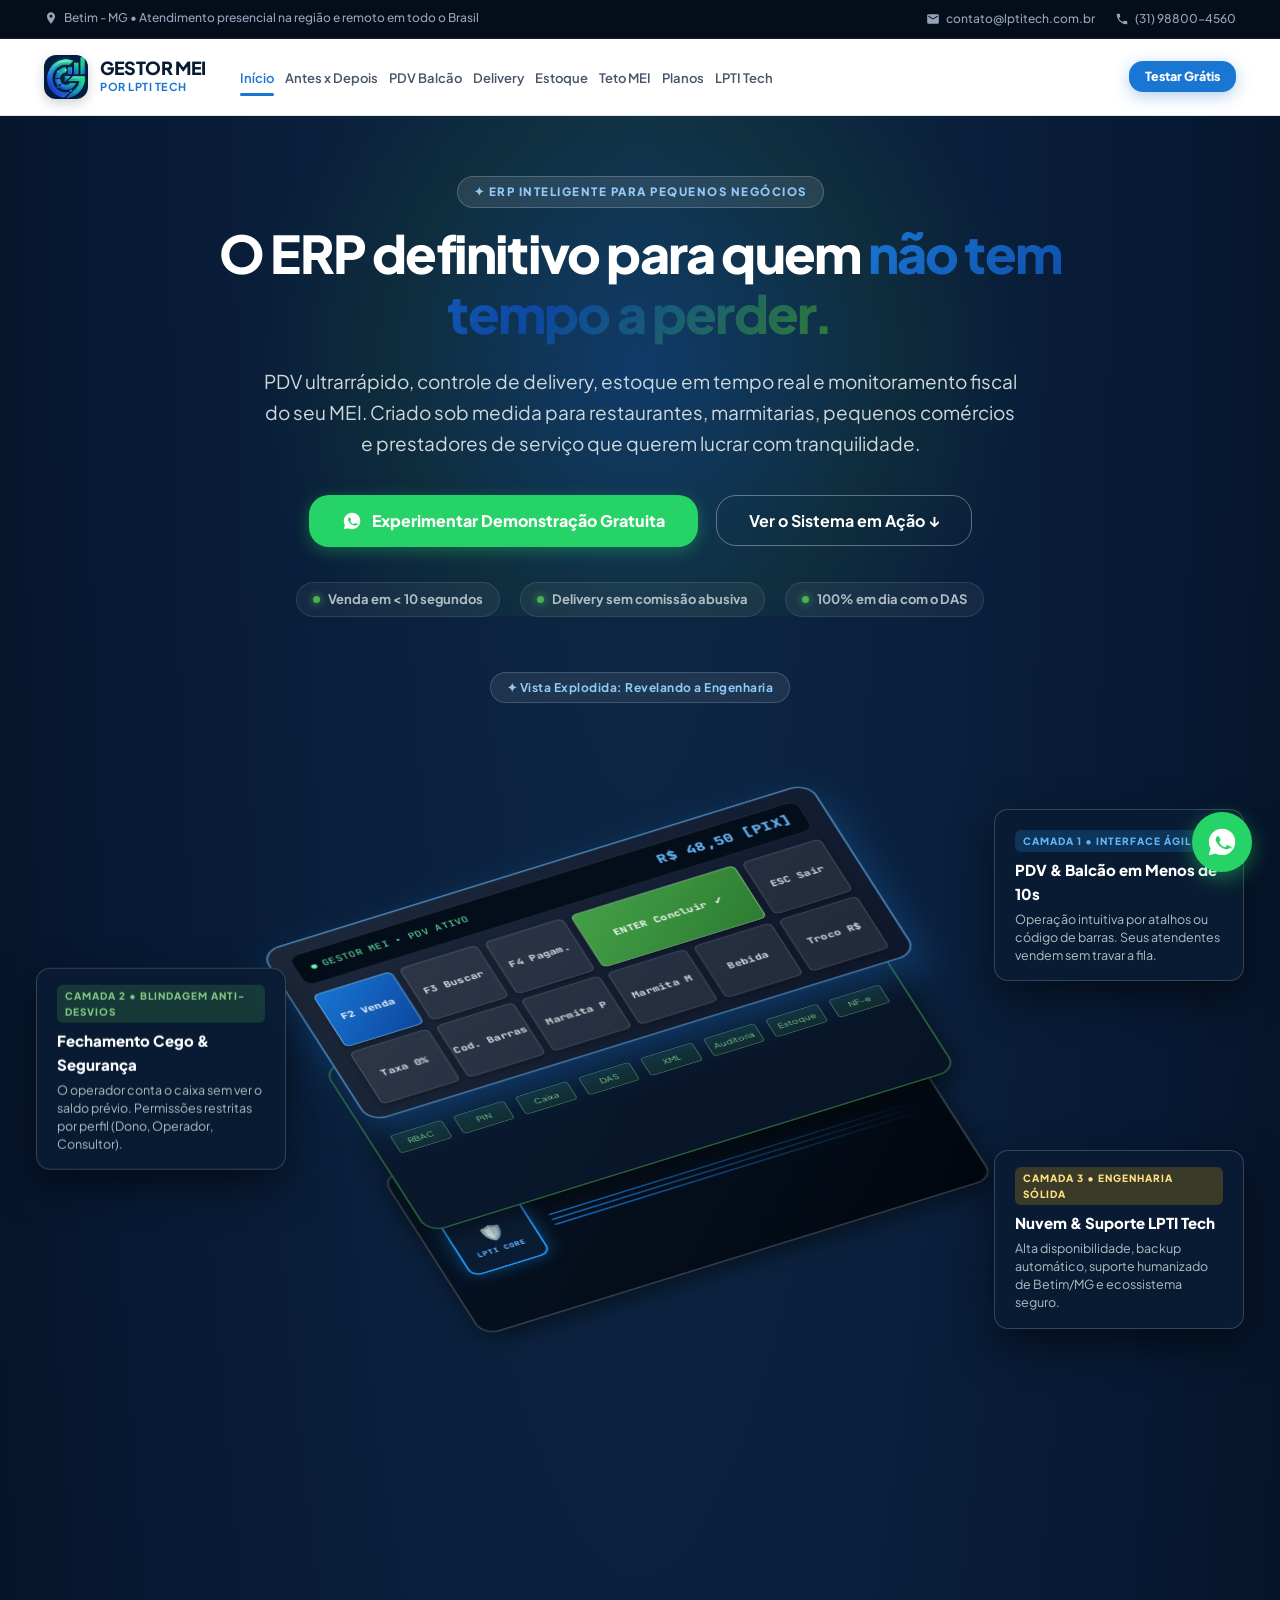
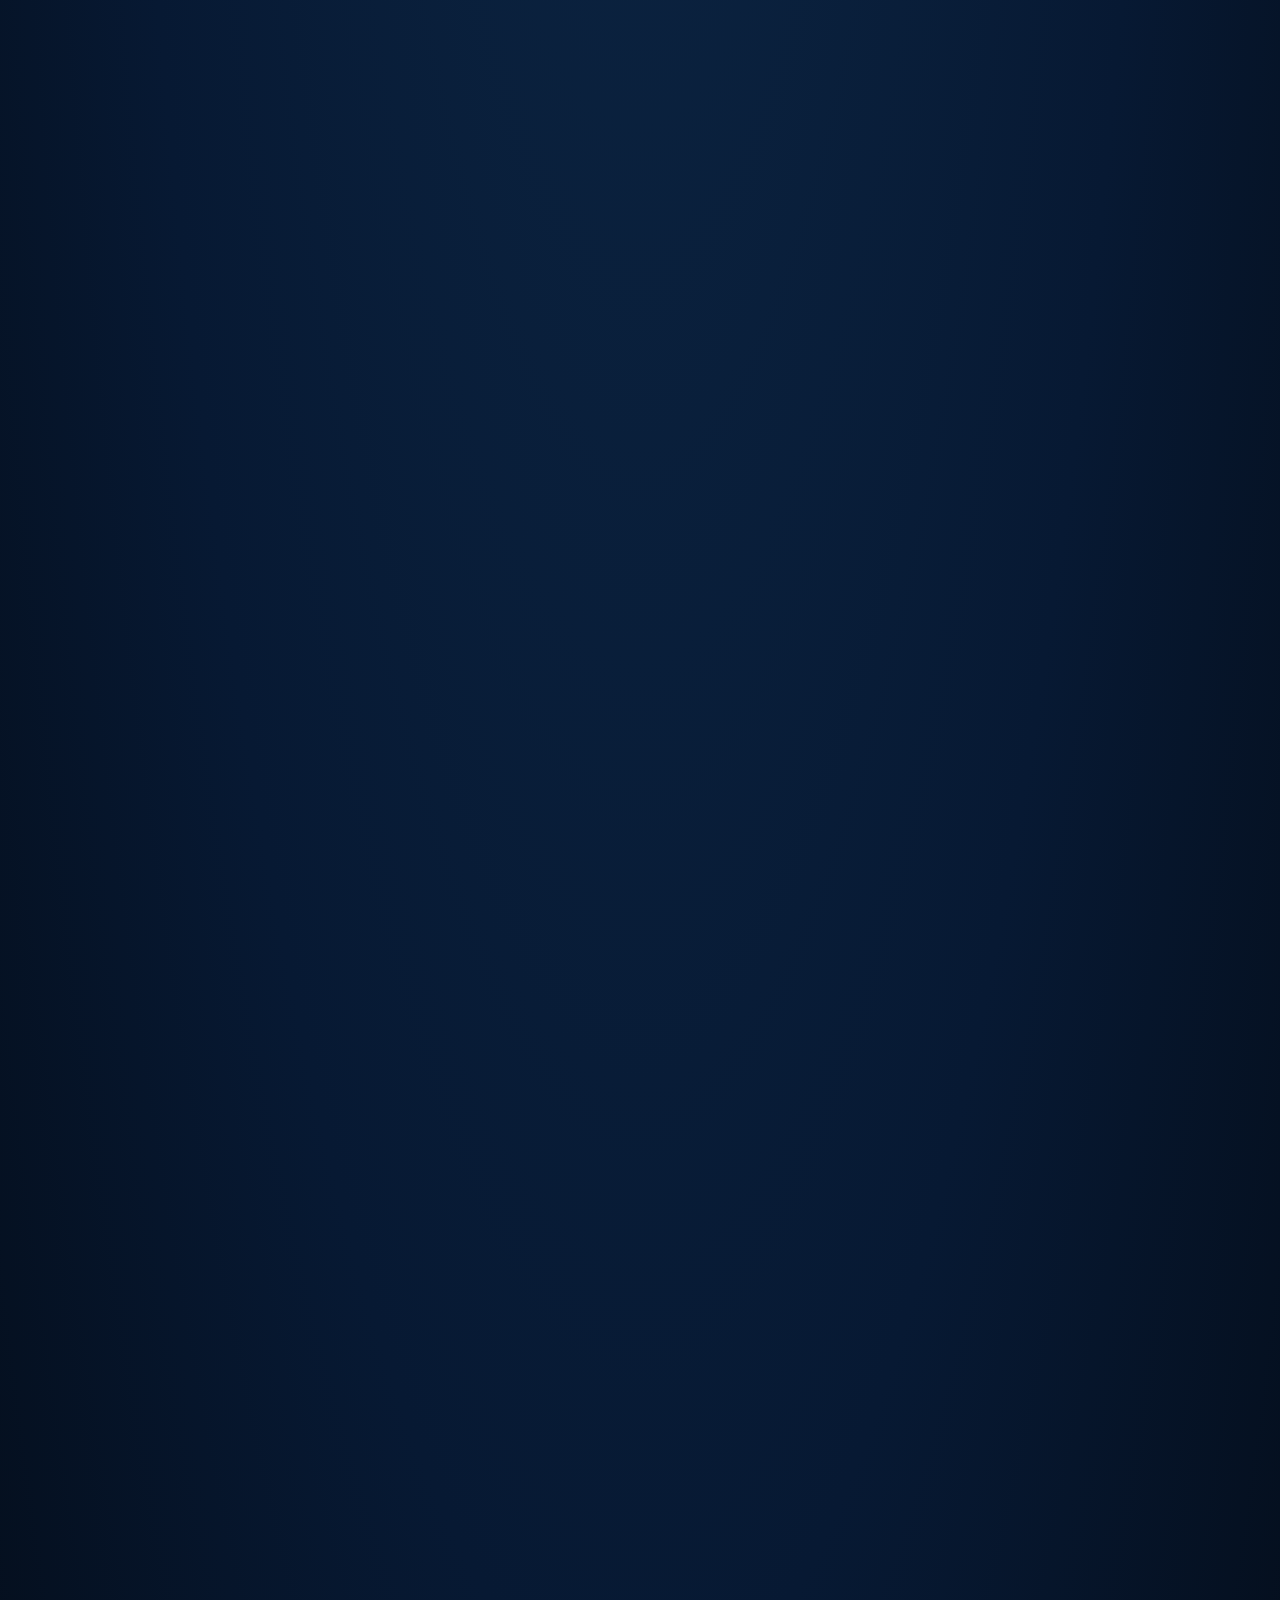
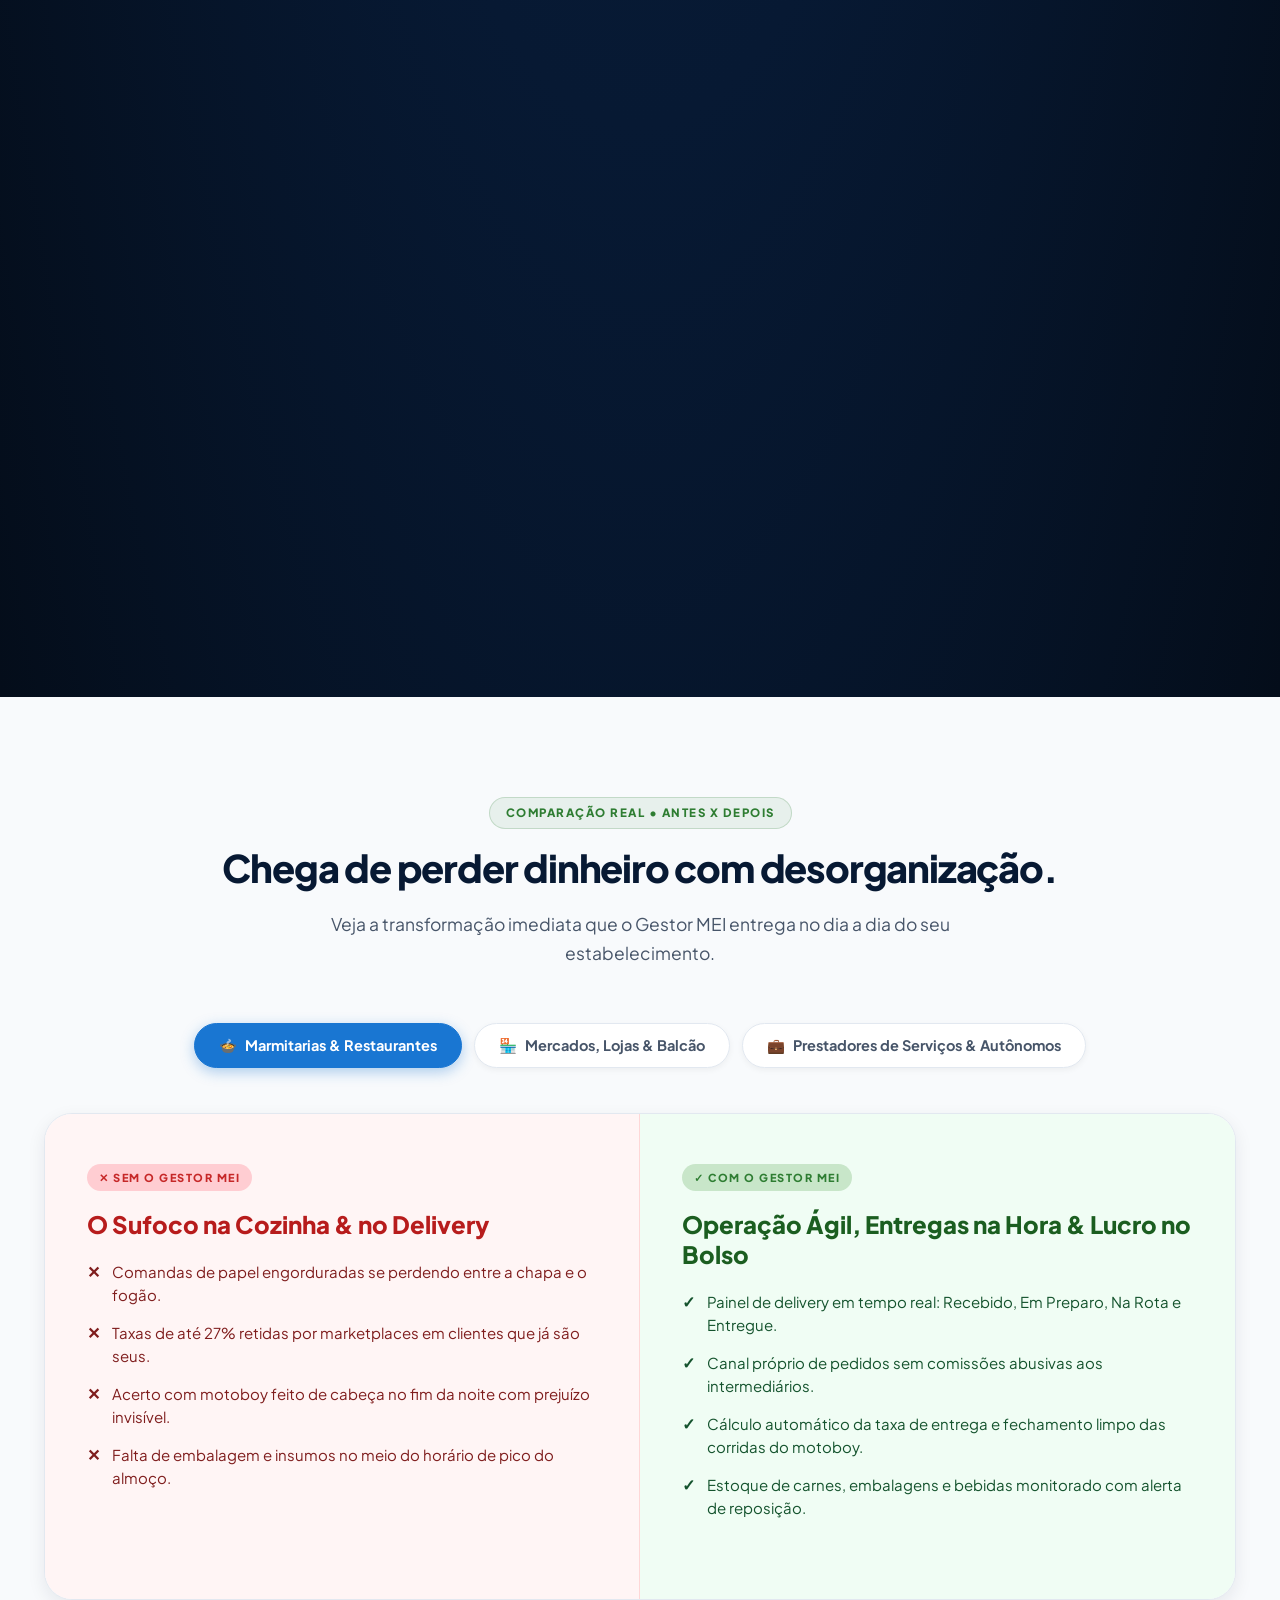
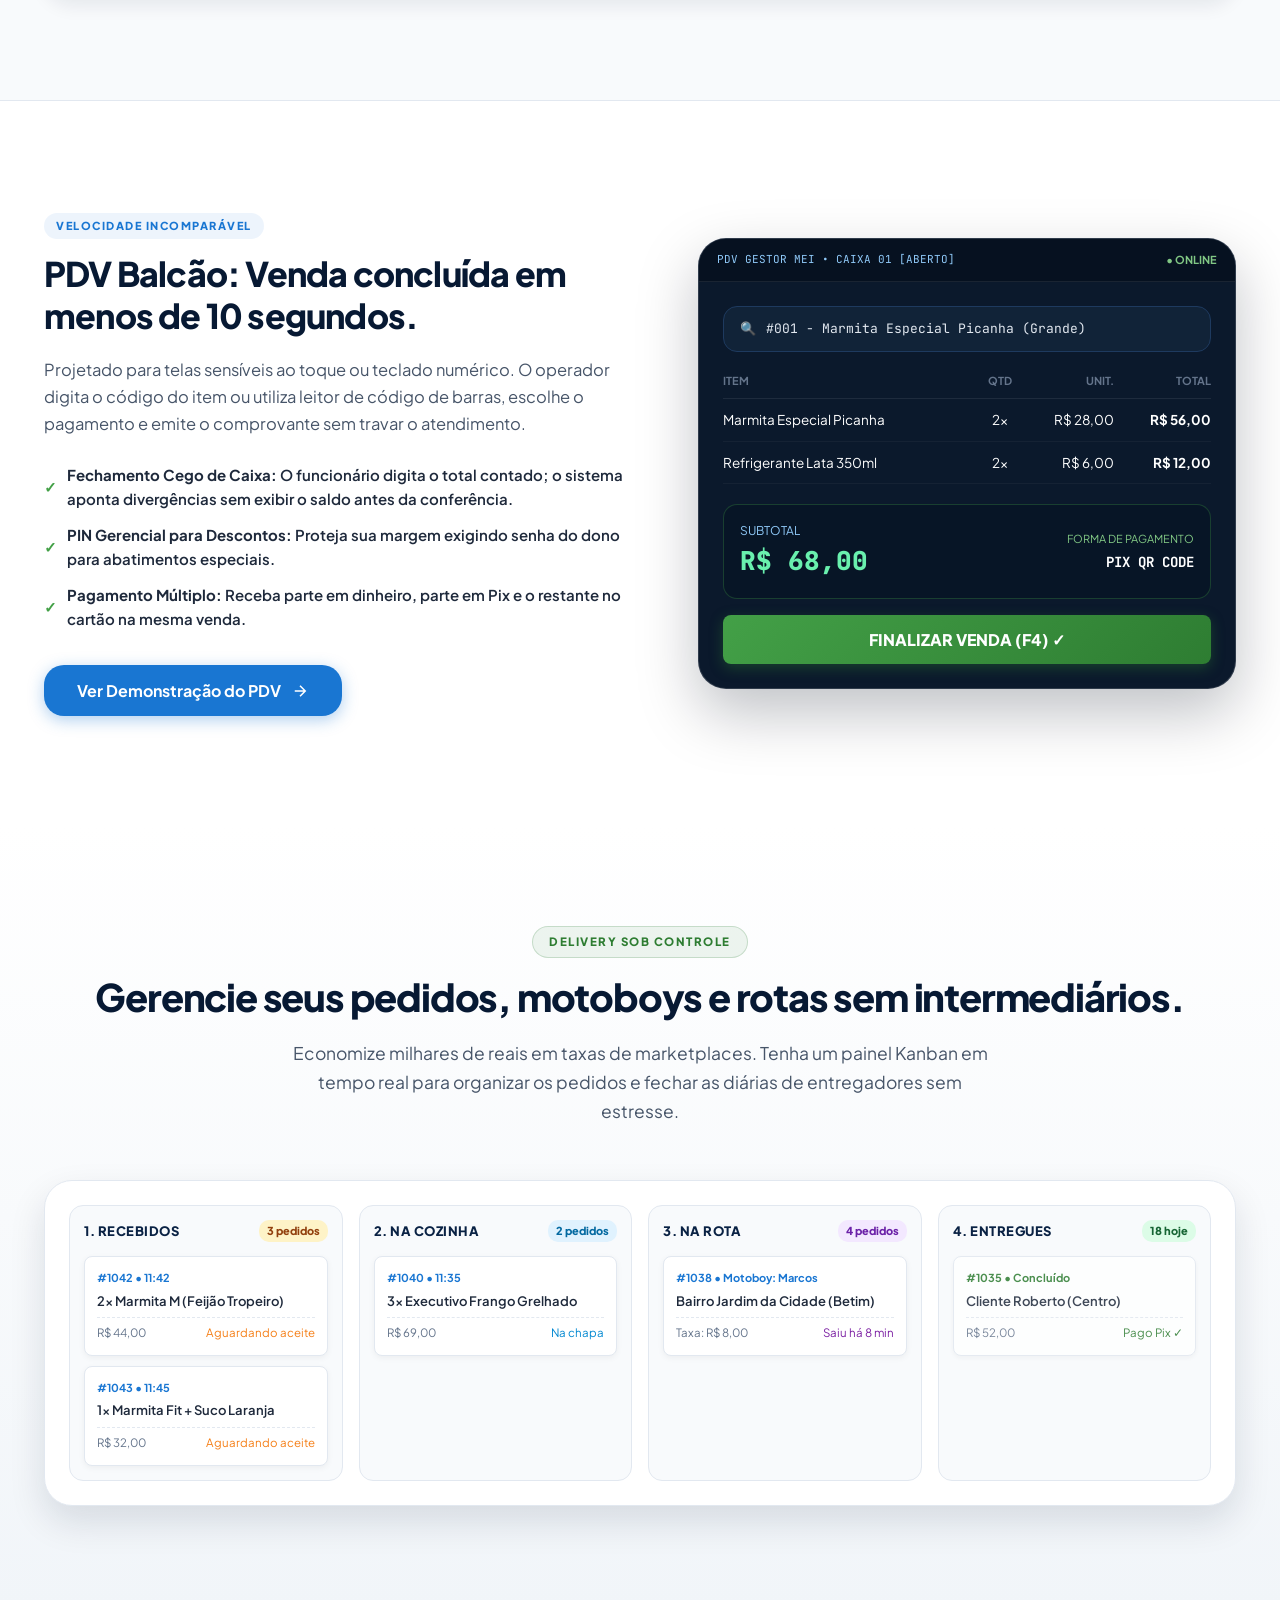
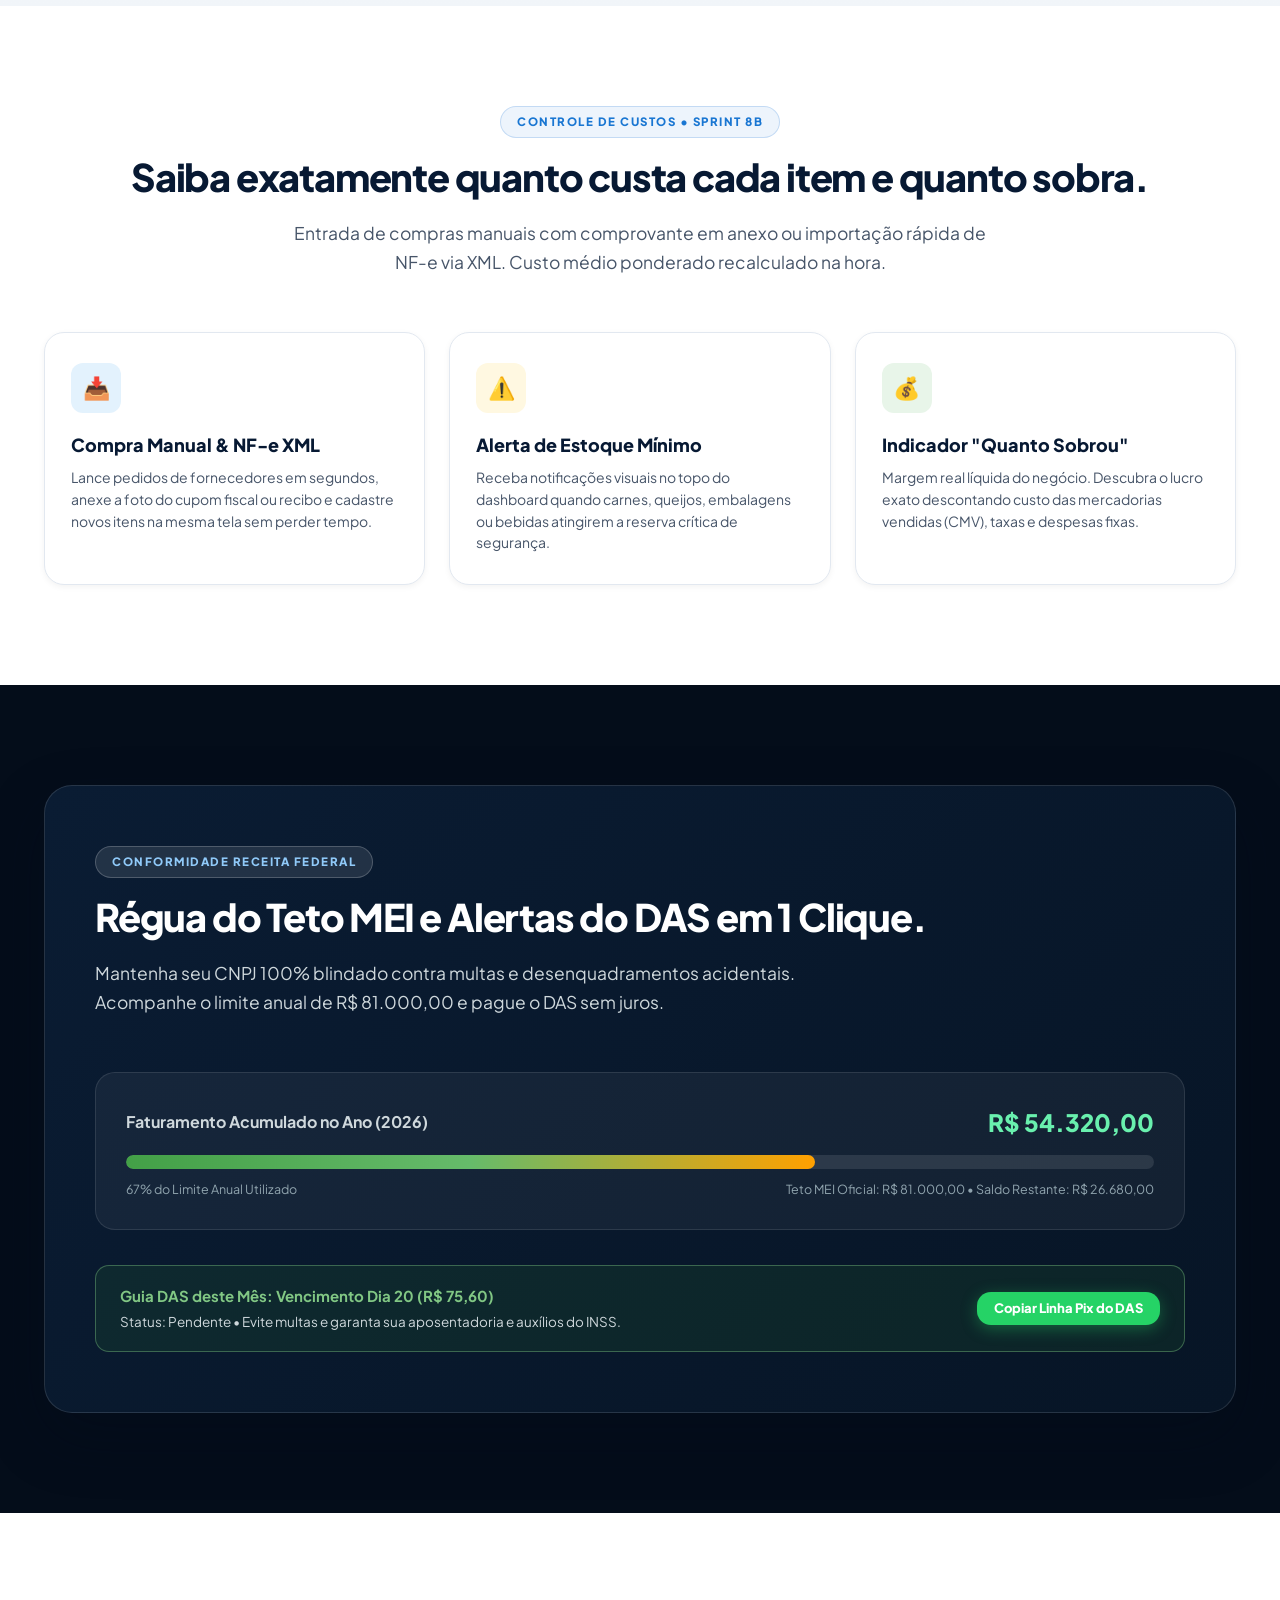
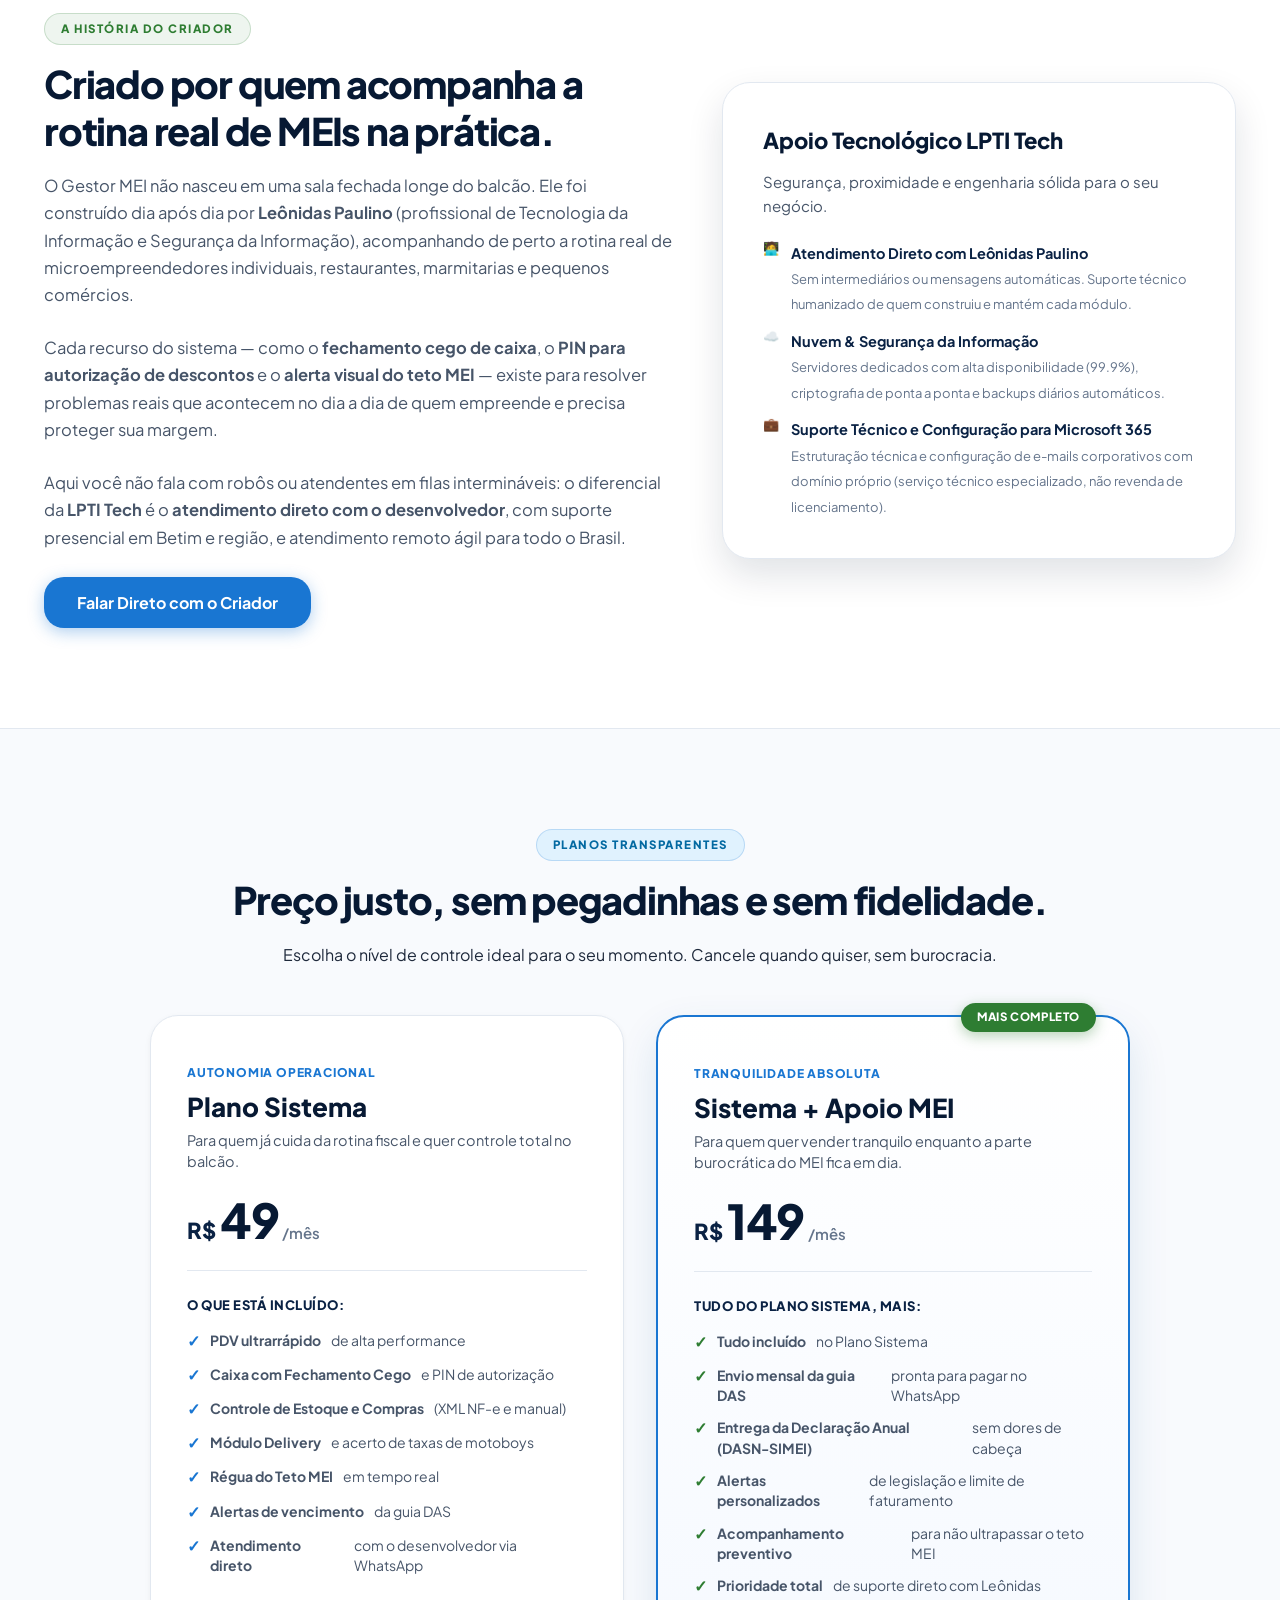
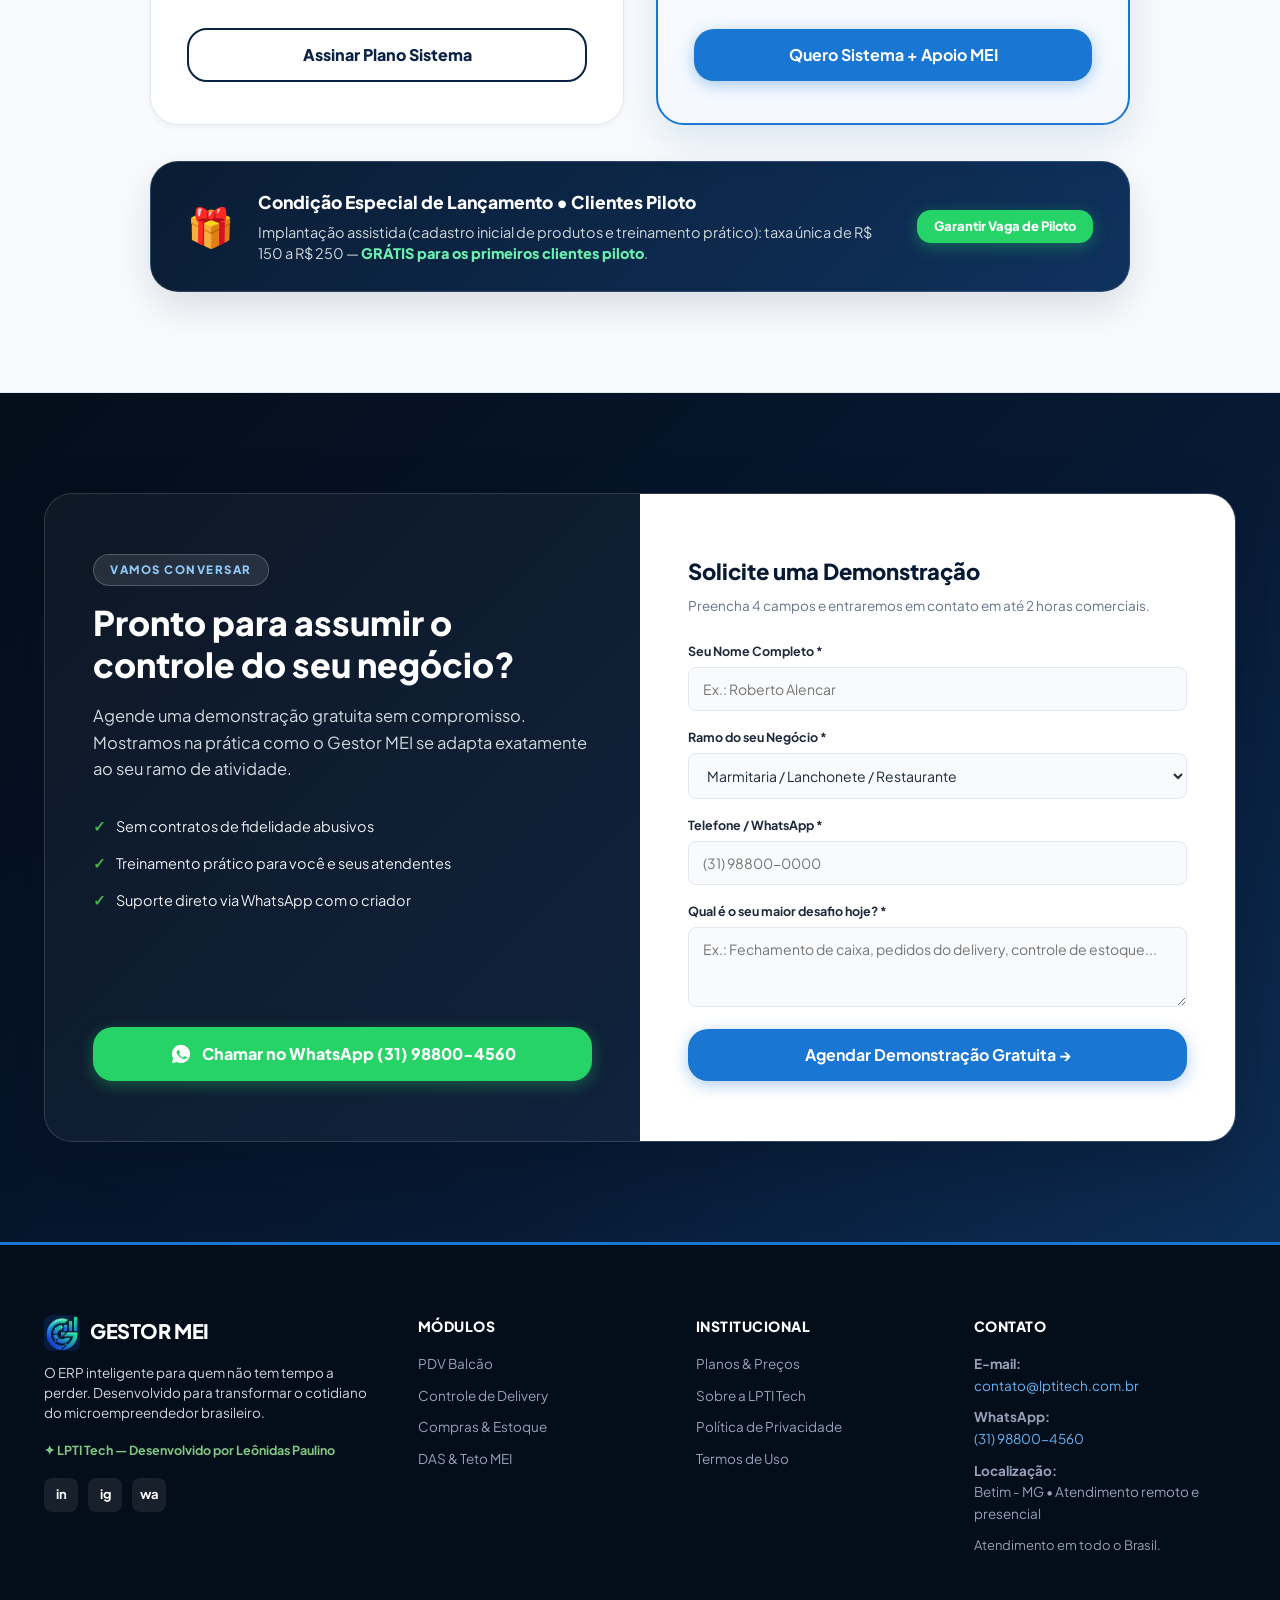
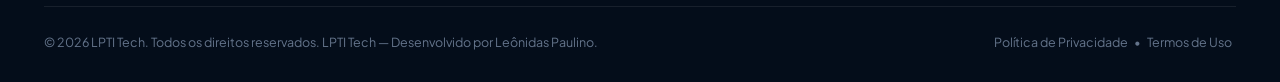
==== index.html @ 202b116e "feat: posicionamento autentico LPTI Tech, historia do criador e tabela de planos Gestor MEI" ====
<!DOCTYPE html>
<html lang="pt-BR" class="scroll-smooth">
<head>
  <meta charset="UTF-8">
  <meta name="viewport" content="width=device-width, initial-scale=1.0, maximum-scale=5.0">
  
  <!-- SEO Básico & Otimização Canônica -->
  <title>Gestor MEI & LPTI Tech | O ERP Definitivo para Pequenos Negócios</title>
  <meta name="description" content="Gestor MEI é o ERP inteligente para microempreendedores, restaurantes, marmitarias e pequenos comércios: PDV em menos de 10 segundos, controle de delivery, estoque, compras e blindagem fiscal do DAS e teto MEI. Desenvolvido por LPTI Tech.">
  <meta name="keywords" content="Gestor MEI, ERP para MEI, Sistema para Restaurante, Sistema para Marmitaria, PDV Balcão, Controle de Delivery, Controle de Estoque, Emissão de DAS, Teto MEI, LPTI Tech, Leônidas Paulino">
  <meta name="author" content="LPTI Tech — Desenvolvido por Leônidas Paulino">
  <meta name="robots" content="index, follow">
  <link rel="canonical" href="https://www.lptitech.com.br/">

  <!-- Open Graph / Redes Sociais / WhatsApp -->
  <meta property="og:type" content="website">
  <meta property="og:url" content="https://www.lptitech.com.br/">
  <meta property="og:title" content="Gestor MEI & LPTI Tech | O ERP Definitivo para Pequenos Negócios">
  <meta property="og:description" content="PDV ágil, controle de delivery, gestão de estoque e monitoramento do DAS para restaurantes, marmitarias e comércios.">
  <meta property="og:image" content="https://www.lptitech.com.br/assets/og-image.png">
  <meta property="og:locale" content="pt_BR">
  <meta property="og:site_name" content="Gestor MEI • LPTI Tech">

  <!-- Twitter Card -->
  <meta name="twitter:card" content="summary_large_image">
  <meta name="twitter:title" content="Gestor MEI & LPTI Tech | O ERP Definitivo para Pequenos Negócios">
  <meta name="twitter:description" content="PDV ágil, controle de delivery, gestão de estoque e monitoramento do DAS para o microempreendedor.">
  <meta name="twitter:image" content="https://www.lptitech.com.br/assets/og-image.png">

  <!-- Favicons Oficiais -->
  <link rel="shortcut icon" href="favicon.ico" type="image/x-icon">
  <link rel="icon" type="image/svg+xml" href="assets/favicon.svg">
  <link rel="icon" type="image/png" sizes="32x32" href="assets/favicon-32x32.png">
  <link rel="icon" type="image/png" sizes="16x16" href="assets/favicon-16x16.png">
  <link rel="apple-touch-icon" sizes="180x180" href="assets/apple-touch-icon.png">
  <meta name="theme-color" content="#071933">

  <!-- Tipografia: Plus Jakarta Sans & JetBrains Mono -->
  <link rel="preconnect" href="https://fonts.googleapis.com">
  <link rel="preconnect" href="https://fonts.gstatic.com" crossorigin>
  <link href="https://fonts.googleapis.com/css2?family=JetBrains+Mono:wght@500;700;800&family=Plus+Jakarta+Sans:wght@400;500;600;700;800;900&display=swap" rel="stylesheet">

  <!-- Folha de Estilos Modular & Otimizada -->
  <link rel="stylesheet" href="styles.css">

  <!-- Dados Estruturados Schema.org JSON-LD -->
  <script type="application/ld+json">
  {
    "@context": "https://schema.org",
    "@graph": [
      {
        "@type": "SoftwareApplication",
        "name": "Gestor MEI",
        "applicationCategory": "BusinessApplication",
        "operatingSystem": "Web, Windows, macOS, Linux, Android, iOS",
        "offers": {
          "@type": "Offer",
          "price": "0",
          "priceCurrency": "BRL",
          "description": "Demonstração gratuita e planos sob medida para microempreendedores"
        },
        "description": "ERP inteligente para MEIs e pequenos negócios: PDV ágil em menos de 10 segundos, controle de delivery, estoque, compras e acompanhamento fiscal do DAS e teto MEI.",
        "author": {
          "@type": "Person",
          "name": "Leônidas Paulino"
        },
        "publisher": {
          "@type": "Organization",
          "name": "LPTI Tech",
          "url": "https://www.lptitech.com.br/",
          "logo": "https://www.lptitech.com.br/assets/logo-light.svg"
        }
      },
      {
        "@type": "Organization",
        "name": "LPTI Tech",
        "legalName": "LPTI Tech",
        "url": "https://www.lptitech.com.br/",
        "logo": "https://www.lptitech.com.br/assets/logo-light.svg",
        "founder": {
          "@type": "Person",
          "name": "Leônidas Paulino"
        },
        "address": {
          "@type": "PostalAddress",
          "addressLocality": "Betim",
          "addressRegion": "MG",
          "addressCountry": "BR"
        },
        "contactPoint": {
          "@type": "ContactPoint",
          "telephone": "+55-31-98800-4560",
          "contactType": "sales",
          "areaServed": "BR",
          "availableLanguage": "Portuguese"
        }
      }
    ]
  }
  </script>
</head>
<body>

  <!-- ================= TOPBAR INSTITUCIONAL ================= -->
  <div class="topbar">
    <div class="container topbar-content">
      <div class="topbar-left">
        <span>
          <svg width="14" height="14" viewBox="0 0 24 24" fill="currentColor"><path d="M12 2C8.13 2 5 5.13 5 9c0 5.25 7 13 7 13s7-7.75 7-13c0-3.87-3.13-7-7-7zm0 9.5c-1.38 0-2.5-1.12-2.5-2.5s1.12-2.5 2.5-2.5 2.5 1.12 2.5 2.5-1.12 2.5-2.5 2.5z"/></svg>
          Betim - MG &bull; Atendimento presencial na região e remoto em todo o Brasil
        </span>
      </div>
      <div class="topbar-right">
        <a href="mailto:contato@lptitech.com.br" class="topbar-link">
          <svg width="14" height="14" viewBox="0 0 24 24" fill="currentColor"><path d="M20 4H4c-1.1 0-1.99.9-1.99 2L2 18c0 1.1.9 2 2 2h16c1.1 0 2-.9 2-2V6c0-1.1-.9-2-2-2zm0 4l-8 5-8-5V6l8 5 8-5v2z"/></svg> contato@lptitech.com.br
        </a>
        <a href="tel:+5531988004560" class="topbar-link">
          <svg width="14" height="14" viewBox="0 0 24 24" fill="currentColor"><path d="M6.62 10.79c1.44 2.83 3.76 5.14 6.59 6.59l2.2-2.2c.27-.27.67-.36 1.02-.24 1.12.37 2.33.57 3.57.57.55 0 1 .45 1 1V20c0 .55-.45 1-1 1-9.39 0-17-7.61-17-17 0-.55.45-1 1-1h3.5c.55 0 1 .45 1 1 0 1.25.2 2.45.57 3.57.11.35.03.74-.25 1.02l-2.2 2.2z"/></svg> (31) 98800-4560
        </a>
      </div>
    </div>
  </div>

  <!-- ================= NAVBAR PRINCIPAL ================= -->
  <header class="navbar" id="navbar">
    <div class="container navbar-container">
      <a href="#hero" class="brand-wrapper" aria-label="Gestor MEI e LPTI Tech Página Inicial">
        <img src="assets/gestor-mei-icon.png" alt="Logo Oficial Gestor MEI" class="brand-icon" width="44" height="44">
        <div class="brand-text">
          <span class="brand-title">GESTOR MEI</span>
          <span class="brand-sub">Por LPTI Tech</span>
        </div>
      </a>

      <!-- Menu Desktop -->
      <nav class="nav-menu" id="nav-menu">
        <ul class="nav-list">
          <li><a href="#hero" class="nav-link active">Início</a></li>
          <li><a href="#problema" class="nav-link">Antes x Depois</a></li>
          <li><a href="#pdv" class="nav-link">PDV Balcão</a></li>
          <li><a href="#delivery" class="nav-link">Delivery</a></li>
          <li><a href="#estoque" class="nav-link">Estoque</a></li>
          <li><a href="#fiscal" class="nav-link">Teto MEI</a></li>
          <li><a href="#planos" class="nav-link">Planos</a></li>
          <li><a href="#lptitech" class="nav-link">LPTI Tech</a></li>
        </ul>
      </nav>

      <!-- Ações do Header -->
      <div class="nav-cta-box">
        <a href="#contato" class="btn btn-primary btn-sm nav-cta">
          <span>Testar Grátis</span>
        </a>

        <!-- Botão Hambúrguer Mobile -->
        <button class="hamburger" id="hamburger-btn" aria-label="Abrir menu de navegação" aria-expanded="false">
          <span class="bar"></span>
          <span class="bar"></span>
          <span class="bar"></span>
        </button>
      </div>
    </div>
  </header>

  <!-- ================= ATO 1: HERO & EXPLODED VIEW CINEMÁTICA ================= -->
  <section class="hero-scrolly-section" id="hero">
    <div class="hero-glow-back"></div>

    <div class="container hero-header-box">
      <div class="section-badge badge-white">✦ ERP INTELIGENTE PARA PEQUENOS NEGÓCIOS</div>
      <h1 class="hero-headline">
        O ERP definitivo para quem <span class="text-gradient">não tem tempo a perder.</span>
      </h1>
      <p class="hero-lead">
        PDV ultrarrápido, controle de delivery, estoque em tempo real e monitoramento fiscal do seu MEI. Criado sob medida para restaurantes, marmitarias, pequenos comércios e prestadores de serviço que querem lucrar com tranquilidade.
      </p>

      <div class="hero-cta-row">
        <a href="https://wa.me/5531988004560?text=Ol%C3%A1!%20Gostaria%20de%20agendar%20uma%20demonstra%C3%A7%C3%A3o%20gratuita%20do%20Gestor%20MEI%20para%20o%20meu%20neg%C3%B3cio." target="_blank" rel="noopener noreferrer" class="btn btn-whatsapp btn-lg">
          <svg width="20" height="20" viewBox="0 0 24 24" fill="currentColor"><path d="M12.04 2c-5.46 0-9.91 4.45-9.91 9.91 0 1.75.46 3.45 1.32 4.95L2.05 22l5.25-1.38c1.45.79 3.08 1.21 4.74 1.21 5.46 0 9.91-4.45 9.91-9.91 0-2.65-1.03-5.14-2.9-7.01A9.816 9.816 0 0 0 12.04 2zm5.82 14.16c-.24.67-1.39 1.29-1.93 1.37-.5.08-1.13.11-3.28-.79-2.58-1.08-4.22-3.73-4.35-3.9-.13-.18-1.04-1.38-1.04-2.64 0-1.25.66-1.87.89-2.12.24-.25.53-.31.71-.31.18 0 .35 0 .51.01.16.01.38-.06.6.46.22.53.76 1.86.83 2 .07.14.12.31.02.5-.1.18-.15.3-.29.47-.15.17-.31.37-.44.5-.15.14-.3.3-.13.6.17.29.77 1.26 1.64 2.04 1.13 1 2.07 1.32 2.37 1.46.29.15.47.13.65-.07.18-.21.78-.91.99-1.22.21-.31.42-.26.7-.16.29.11 1.83.86 2.14 1.02.31.15.52.23.6.36.08.13.08.76-.16 1.43z"/></svg>
          <span>Experimentar Demonstração Gratuita</span>
        </a>
        <a href="#exploded-view-track" class="btn btn-outline-white btn-lg">
          <span>Ver o Sistema em Ação &darr;</span>
        </a>
      </div>

      <div class="hero-pills-row">
        <span class="hero-pill-badge"><span class="dot"></span> Venda em &lt; 10 segundos</span>
        <span class="hero-pill-badge"><span class="dot"></span> Delivery sem comissão abusiva</span>
        <span class="hero-pill-badge"><span class="dot"></span> 100% em dia com o DAS</span>
      </div>
    </div>

    <!-- Track da Animação Vista Explodida (Scrollytelling) -->
    <div class="exploded-track" id="exploded-view-track">
      <div class="exploded-sticky-stage">
        <!-- Indicador de Status do Modelo -->
        <div class="exploded-stage-indicator" id="exploded-status-indicator">
          <span id="exploded-status-text">✦ Terminal Integrado: Pronto para Vender</span>
        </div>

        <div class="exploded-viewport">
          <div class="exploded-model-stack" id="exploded-model">

            <!-- Camada 1: Keycaps / Interface do Usuário (Sobe no Scroll) -->
            <div class="exploded-layer layer-keycaps" id="exploded-layer-1">
              <div class="layer-header-screen">
                <span class="screen-live-label">GESTOR MEI &bull; PDV ATIVO</span>
                <span class="screen-total-readout">R$ 48,50 [PIX]</span>
              </div>
              <div class="layer-keycaps-grid">
                <div class="keycap key-accent">F2 Venda</div>
                <div class="keycap">F3 Buscar</div>
                <div class="keycap">F4 Pagam.</div>
                <div class="keycap key-green">ENTER Concluir &check;</div>
                <div class="keycap">ESC Sair</div>
                <div class="keycap">Taxa 0%</div>
                <div class="keycap">Cod. Barras</div>
                <div class="keycap">Marmita P</div>
                <div class="keycap">Marmita M</div>
                <div class="keycap">Bebida</div>
                <div class="keycap">Troco R$</div>
              </div>
            </div>

            <!-- Camada 2: Switches & Matriz de Segurança (Permanece Estável) -->
            <div class="exploded-layer layer-switches" id="exploded-layer-2">
              <div class="matrix-grid-pattern">
                <div class="switch-node">RBAC</div>
                <div class="switch-node">PIN</div>
                <div class="switch-node">Caixa</div>
                <div class="switch-node">DAS</div>
                <div class="switch-node">XML</div>
                <div class="switch-node">Auditoria</div>
                <div class="switch-node">Estoque</div>
                <div class="switch-node">NF-e</div>
              </div>
            </div>

            <!-- Camada 3: Chassi & Placa-Mãe (Desce no Scroll) -->
            <div class="exploded-layer layer-chassis" id="exploded-layer-3">
              <div class="chassis-circuits">
                <div class="core-chip">
                  <span class="core-chip-logo">🛡️</span>
                  <span class="core-chip-name">LPTI CORE</span>
                </div>
                <div class="bus-lines">
                  <div class="bus-line"></div>
                  <div class="bus-line"></div>
                  <div class="bus-line"></div>
                </div>
              </div>
            </div>

          </div>

          <!-- Callouts Explicativos Flutuantes (Colunas Laterais Externas) -->
          <div class="callout-card card-top" id="callout-1">
            <span class="callout-tag tag-blue">Camada 1 &bull; Interface Ágil</span>
            <h4 class="callout-title">PDV &amp; Balcão em Menos de 10s</h4>
            <p class="callout-desc">Operação intuitiva por atalhos ou código de barras. Seus atendentes vendem sem travar a fila.</p>
          </div>

          <div class="callout-card card-mid" id="callout-2">
            <span class="callout-tag tag-green">Camada 2 &bull; Blindagem Anti-Desvios</span>
            <h4 class="callout-title">Fechamento Cego &amp; Segurança</h4>
            <p class="callout-desc">O operador conta o caixa sem ver o saldo prévio. Permissões restritas por perfil (Dono, Operador, Consultor).</p>
          </div>

          <div class="callout-card card-bot" id="callout-3">
            <span class="callout-tag tag-amber">Camada 3 &bull; Engenharia Sólida</span>
            <h4 class="callout-title">Nuvem &amp; Suporte LPTI Tech</h4>
            <p class="callout-desc">Alta disponibilidade, backup automático, suporte humanizado de Betim/MG e ecossistema seguro.</p>
          </div>
        </div>
      </div>
    </div>
  </section>

  <!-- ================= ATO 2: O CAOS VS A LIBERDADE DO GESTOR MEI ================= -->
  <section class="section problem-section" id="problema">
    <div class="container" data-reveal>
      <div class="section-header text-center">
        <div class="section-badge badge-green">COMPARAÇÃO REAL &bull; ANTES X DEPOIS</div>
        <h2 class="section-title">Chega de perder dinheiro com desorganização.</h2>
        <p class="section-desc">
          Veja a transformação imediata que o Gestor MEI entrega no dia a dia do seu estabelecimento.
        </p>
      </div>

      <!-- Tabs de Segmentos -->
      <div class="segment-tabs">
        <button class="segment-tab-btn active" data-segment="marmitarias">
          <span>🍲</span> Marmitarias &amp; Restaurantes
        </button>
        <button class="segment-tab-btn" data-segment="comercios">
          <span>🏪</span> Mercados, Lojas &amp; Balcão
        </button>
        <button class="segment-tab-btn" data-segment="servicos">
          <span>💼</span> Prestadores de Serviços &amp; Autônomos
        </button>
      </div>

      <!-- Card Comparativo Dinâmico -->
      <div class="segment-comparison-card" id="comparison-card">
        <!-- Lado Antes (O Caos) -->
        <div class="comparison-side side-before">
          <span class="side-badge badge-chaos">✕ Sem o Gestor MEI</span>
          <h3 class="side-title" id="comparison-before-title">O Sufoco na Cozinha &amp; no Delivery</h3>
          <ul class="comparison-list" id="comparison-before-list">
            <li class="comparison-item"><span class="item-icon">✕</span> <span>Comandas de papel engorduradas se perdendo entre a chapa e o fogão.</span></li>
            <li class="comparison-item"><span class="item-icon">✕</span> <span>Taxas de até 27% retidas por marketplaces em clientes que já são seus.</span></li>
            <li class="comparison-item"><span class="item-icon">✕</span> <span>Acerto com motoboy feito de cabeça no fim da noite com prejuízo invisível.</span></li>
            <li class="comparison-item"><span class="item-icon">✕</span> <span>Falta de embalagem e insumos no meio do horário de pico do almoço.</span></li>
          </ul>
        </div>

        <!-- Lado Depois (A Liberdade) -->
        <div class="comparison-side side-after">
          <span class="side-badge badge-peace">&check; Com o Gestor MEI</span>
          <h3 class="side-title" id="comparison-after-title">Operação Ágil, Entregas na Hora &amp; Lucro no Bolso</h3>
          <ul class="comparison-list" id="comparison-after-list">
            <li class="comparison-item"><span class="item-icon">&check;</span> <span>Painel de delivery em tempo real: Recebido, Em Preparo, Na Rota e Entregue.</span></li>
            <li class="comparison-item"><span class="item-icon">&check;</span> <span>Canal próprio de pedidos sem comissões abusivas aos intermediários.</span></li>
            <li class="comparison-item"><span class="item-icon">&check;</span> <span>Cálculo automático da taxa de entrega e fechamento limpo das corridas do motoboy.</span></li>
            <li class="comparison-item"><span class="item-icon">&check;</span> <span>Estoque de carnes, embalagens e bebidas monitorado com alerta de reposição.</span></li>
          </ul>
        </div>
      </div>
    </div>
  </section>

  <!-- ================= ATO 3: MOTOR DO CAIXA (PDV & BALCÃO EM < 10S) ================= -->
  <section class="section feature-showcase-section" id="pdv">
    <div class="container">
      <div class="feature-grid-layout" data-reveal>
        <div class="feature-info-side">
          <span class="pill">VELOCIDADE INCOMPARÁVEL</span>
          <h2 class="feature-heading">PDV Balcão: Venda concluída em menos de 10 segundos.</h2>
          <p class="feature-body-text">
            Projetado para telas sensíveis ao toque ou teclado numérico. O operador digita o código do item ou utiliza leitor de código de barras, escolhe o pagamento e emite o comprovante sem travar o atendimento.
          </p>

          <div class="feature-highlights-list">
            <div class="highlight-row">
              <span class="check">&check;</span>
              <span><strong>Fechamento Cego de Caixa:</strong> O funcionário digita o total contado; o sistema aponta divergências sem exibir o saldo antes da conferência.</span>
            </div>
            <div class="highlight-row">
              <span class="check">&check;</span>
              <span><strong>PIN Gerencial para Descontos:</strong> Proteja sua margem exigindo senha do dono para abatimentos especiais.</span>
            </div>
            <div class="highlight-row">
              <span class="check">&check;</span>
              <span><strong>Pagamento Múltiplo:</strong> Receba parte em dinheiro, parte em Pix e o restante no cartão na mesma venda.</span>
            </div>
          </div>

          <a href="https://wa.me/5531988004560?text=Ol%C3%A1!%20Quero%20conhecer%20o%20PDV%20do%20Gestor%20MEI." target="_blank" rel="noopener noreferrer" class="btn btn-primary btn-lg">
            <span>Ver Demonstração do PDV</span>
            <svg width="18" height="18" viewBox="0 0 24 24" fill="none" stroke="currentColor" stroke-width="2"><path d="M5 12h14M12 5l7 7-7 7"/></svg>
          </a>
        </div>

        <!-- Simulador Visual do PDV -->
        <div class="pdv-simulator-window">
          <div class="pdv-window-header">
            <span class="pdv-window-title">PDV GESTOR MEI &bull; CAIXA 01 [ABERTO]</span>
            <span style="color: #81C784; font-size: 11px; font-weight: 700;">&bull; ONLINE</span>
          </div>

          <div class="pdv-body">
            <div class="pdv-search-bar">
              <span>🔍</span>
              <span>#001 - Marmita Especial Picanha (Grande)</span>
            </div>

            <table class="pdv-cart-table">
              <thead>
                <tr>
                  <th>Item</th>
                  <th style="text-align: center;">Qtd</th>
                  <th style="text-align: right;">Unit.</th>
                  <th style="text-align: right;">Total</th>
                </tr>
              </thead>
              <tbody>
                <tr>
                  <td>Marmita Especial Picanha</td>
                  <td style="text-align: center;">2x</td>
                  <td style="text-align: right;">R$ 28,00</td>
                  <td style="text-align: right; font-weight: 700;">R$ 56,00</td>
                </tr>
                <tr>
                  <td>Refrigerante Lata 350ml</td>
                  <td style="text-align: center;">2x</td>
                  <td style="text-align: right;">R$ 6,00</td>
                  <td style="text-align: right; font-weight: 700;">R$ 12,00</td>
                </tr>
              </tbody>
            </table>

            <div class="pdv-totals-box">
              <div>
                <span style="font-size: 12px; color: #90CAF9; display: block;">SUBTOTAL</span>
                <span class="pdv-total-val">R$ 68,00</span>
              </div>
              <div style="text-align: right;">
                <span style="font-size: 11px; color: #81C784; display: block;">FORMA DE PAGAMENTO</span>
                <span style="font-family: var(--font-mono); font-size: 14px; font-weight: 700; color: #FFFFFF;">PIX QR CODE</span>
              </div>
            </div>

            <div class="pdv-actions-bar">
              <div class="pdv-btn-finish">
                <span>FINALIZAR VENDA (F4) &check;</span>
              </div>
            </div>
          </div>
        </div>
      </div>
    </div>
  </section>

  <!-- ================= ATO 4: ESPECIAL MARMITARIAS & RESTAURANTES (DELIVERY) ================= -->
  <section class="section delivery-section" id="delivery">
    <div class="container" data-reveal>
      <div class="section-header text-center">
        <div class="section-badge badge-green">DELIVERY SOB CONTROLE</div>
        <h2 class="section-title">Gerencie seus pedidos, motoboys e rotas sem intermediários.</h2>
        <p class="section-desc">
          Economize milhares de reais em taxas de marketplaces. Tenha um painel Kanban em tempo real para organizar os pedidos e fechar as diárias de entregadores sem estresse.
        </p>
      </div>

      <!-- Kanban Board Visual -->
      <div class="kanban-board">
        <!-- Coluna 1 -->
        <div class="kanban-col">
          <div class="kanban-col-header">
            <span class="kanban-col-title">1. Recebidos</span>
            <span class="kanban-badge badge-yellow">3 pedidos</span>
          </div>
          <div class="kanban-cards-stack">
            <div class="kanban-item-card">
              <div class="kanban-order-id">#1042 &bull; 11:42</div>
              <div class="kanban-order-desc">2x Marmita M (Feijão Tropeiro)</div>
              <div class="kanban-order-footer">
                <span>R$ 44,00</span>
                <span style="color: #F57F17;">Aguardando aceite</span>
              </div>
            </div>
            <div class="kanban-item-card">
              <div class="kanban-order-id">#1043 &bull; 11:45</div>
              <div class="kanban-order-desc">1x Marmita Fit + Suco Laranja</div>
              <div class="kanban-order-footer">
                <span>R$ 32,00</span>
                <span style="color: #F57F17;">Aguardando aceite</span>
              </div>
            </div>
          </div>
        </div>

        <!-- Coluna 2 -->
        <div class="kanban-col">
          <div class="kanban-col-header">
            <span class="kanban-col-title">2. Na Cozinha</span>
            <span class="kanban-badge badge-blue">2 pedidos</span>
          </div>
          <div class="kanban-cards-stack">
            <div class="kanban-item-card">
              <div class="kanban-order-id">#1040 &bull; 11:35</div>
              <div class="kanban-order-desc">3x Executivo Frango Grelhado</div>
              <div class="kanban-order-footer">
                <span>R$ 69,00</span>
                <span style="color: #0288D1;">Na chapa</span>
              </div>
            </div>
          </div>
        </div>

        <!-- Coluna 3 -->
        <div class="kanban-col">
          <div class="kanban-col-header">
            <span class="kanban-col-title">3. Na Rota</span>
            <span class="kanban-badge badge-purple">4 pedidos</span>
          </div>
          <div class="kanban-cards-stack">
            <div class="kanban-item-card">
              <div class="kanban-order-id">#1038 &bull; Motoboy: Marcos</div>
              <div class="kanban-order-desc">Bairro Jardim da Cidade (Betim)</div>
              <div class="kanban-order-footer">
                <span>Taxa: R$ 8,00</span>
                <span style="color: #7B1FA2;">Saiu há 8 min</span>
              </div>
            </div>
          </div>
        </div>

        <!-- Coluna 4 -->
        <div class="kanban-col">
          <div class="kanban-col-header">
            <span class="kanban-col-title">4. Entregues</span>
            <span class="kanban-badge badge-green">18 hoje</span>
          </div>
          <div class="kanban-cards-stack">
            <div class="kanban-item-card" style="opacity: 0.85;">
              <div class="kanban-order-id" style="color: #2E7D32;">#1035 &bull; Concluído</div>
              <div class="kanban-order-desc">Cliente Roberto (Centro)</div>
              <div class="kanban-order-footer">
                <span>R$ 52,00</span>
                <span style="color: #2E7D32;">Pago Pix &check;</span>
              </div>
            </div>
          </div>
        </div>
      </div>
    </div>
  </section>

  <!-- ================= ATO 5: ESTOQUE, COMPRAS & CUSTOS REAIS ================= -->
  <section class="section" id="estoque">
    <div class="container" data-reveal>
      <div class="section-header text-center">
        <div class="section-badge">CONTROLE DE CUSTOS &bull; SPRINT 8B</div>
        <h2 class="section-title">Saiba exatamente quanto custa cada item e quanto sobra.</h2>
        <p class="section-desc">
          Entrada de compras manuais com comprovante em anexo ou importação rápida de NF-e via XML. Custo médio ponderado recalculado na hora.
        </p>
      </div>

      <div class="inventory-cards-grid">
        <div class="inventory-stat-card">
          <div class="inventory-icon-box bg-blue-soft">📥</div>
          <h3 class="stat-card-title">Compra Manual &amp; NF-e XML</h3>
          <p class="stat-card-desc">
            Lance pedidos de fornecedores em segundos, anexe a foto do cupom fiscal ou recibo e cadastre novos itens na mesma tela sem perder tempo.
          </p>
        </div>

        <div class="inventory-stat-card">
          <div class="inventory-icon-box bg-amber-soft">⚠️</div>
          <h3 class="stat-card-title">Alerta de Estoque Mínimo</h3>
          <p class="stat-card-desc">
            Receba notificações visuais no topo do dashboard quando carnes, queijos, embalagens ou bebidas atingirem a reserva crítica de segurança.
          </p>
        </div>

        <div class="inventory-stat-card">
          <div class="inventory-icon-box bg-green-soft">💰</div>
          <h3 class="stat-card-title">Indicador "Quanto Sobrou"</h3>
          <p class="stat-card-desc">
            Margem real líquida do negócio. Descubra o lucro exato descontando custo das mercadorias vendidas (CMV), taxas e despesas fixas.
          </p>
        </div>
      </div>
    </div>
  </section>

  <!-- ================= ATO 6: GUARDIÃO FISCAL (TETO MEI & DAS) ================= -->
  <section class="section" id="fiscal" style="background-color: var(--navy-darkest);">
    <div class="container" data-reveal>
      <div class="fiscal-container-card">
        <div class="section-badge badge-white">CONFORMIDADE RECEITA FEDERAL</div>
        <h2 class="section-title title-white">Régua do Teto MEI e Alertas do DAS em 1 Clique.</h2>
        <p class="section-desc desc-white" style="margin-left: 0;">
          Mantenha seu CNPJ 100% blindado contra multas e desenquadramentos acidentais. Acompanhe o limite anual de R$ 81.000,00 e pague o DAS sem juros.
        </p>

        <!-- Régua de Faturamento Anual MEI -->
        <div class="fiscal-meter-box">
          <div class="meter-header">
            <span class="meter-title">Faturamento Acumulado no Ano (2026)</span>
            <span class="meter-value">R$ 54.320,00</span>
          </div>

          <div class="meter-bar-track">
            <div class="meter-bar-fill"></div>
          </div>

          <div class="meter-footer-note">
            <span>67% do Limite Anual Utilizado</span>
            <span>Teto MEI Oficial: R$ 81.000,00 &bull; Saldo Restante: R$ 26.680,00</span>
          </div>
        </div>

        <!-- Box de Ação do DAS -->
        <div class="das-action-callout">
          <div class="das-callout-text">
            <strong>Guia DAS deste Mês: Vencimento Dia 20 (R$ 75,60)</strong>
            <span>Status: Pendente &bull; Evite multas e garanta sua aposentadoria e auxílios do INSS.</span>
          </div>
          <a href="https://wa.me/5531988004560?text=Ol%C3%A1!%20Gostaria%20de%20ajuda%20para%20regularizar%20meu%20DAS%20MEI." target="_blank" rel="noopener noreferrer" class="btn btn-whatsapp btn-sm">
            <span>Copiar Linha Pix do DAS</span>
          </a>
        </div>
      </div>
    </div>
  </section>

  <!-- ================= ATO 7: A HISTÓRIA REAL DO CRIADOR ================= -->
  <section class="section" id="lptitech">
    <div class="container" data-reveal>
      <div class="authority-grid">
        <div>
          <div class="section-badge badge-green">A HISTÓRIA DO CRIADOR</div>
          <h2 class="section-title">Criado por quem acompanha a rotina real de MEIs na prática.</h2>
          <p class="feature-body-text">
            O Gestor MEI não nasceu em uma sala fechada longe do balcão. Ele foi construído dia após dia por <strong>Leônidas Paulino</strong> (profissional de Tecnologia da Informação e Segurança da Informação), acompanhando de perto a rotina real de microempreendedores individuais, restaurantes, marmitarias e pequenos comércios.
          </p>
          <p class="feature-body-text">
            Cada recurso do sistema — como o <strong>fechamento cego de caixa</strong>, o <strong>PIN para autorização de descontos</strong> e o <strong>alerta visual do teto MEI</strong> — existe para resolver problemas reais que acontecem no dia a dia de quem empreende e precisa proteger sua margem.
          </p>
          <p class="feature-body-text">
            Aqui você não fala com robôs ou atendentes em filas intermináveis: o diferencial da <strong>LPTI Tech</strong> é o <strong>atendimento direto com o desenvolvedor</strong>, com suporte presencial em Betim e região, e atendimento remoto ágil para todo o Brasil.
          </p>
          <div style="margin-top: 25px;">
            <a href="https://wa.me/5531988004560?text=Ol%C3%A1%2C%20Le%C3%B4nidas!%20Gostaria%20de%20conversar%20diretamente%20com%20voc%C3%AA%20sobre%20o%20Gestor%20MEI." target="_blank" rel="noopener noreferrer" class="btn btn-primary btn-lg">
              <span>Falar Direto com o Criador</span>
            </a>
          </div>
        </div>

        <div class="authority-card-hub">
          <h3 class="hub-title">Apoio Tecnológico LPTI Tech</h3>
          <p class="hub-desc">Segurança, proximidade e engenharia sólida para o seu negócio.</p>

          <div class="hub-pillars">
            <div class="pillar-item">
              <span class="pillar-icon">🧑‍💻</span>
              <div>
                <strong>Atendimento Direto com Leônidas Paulino</strong>
                <span>Sem intermediários ou mensagens automáticas. Suporte técnico humanizado de quem construiu e mantém cada módulo.</span>
              </div>
            </div>

            <div class="pillar-item">
              <span class="pillar-icon">☁️</span>
              <div>
                <strong>Nuvem &amp; Segurança da Informação</strong>
                <span>Servidores dedicados com alta disponibilidade (99.9%), criptografia de ponta a ponta e backups diários automáticos.</span>
              </div>
            </div>

            <div class="pillar-item">
              <span class="pillar-icon">💼</span>
              <div>
                <strong>Suporte Técnico e Configuração para Microsoft 365</strong>
                <span>Estruturação técnica e configuração de e-mails corporativos com domínio próprio (serviço técnico especializado, não revenda de licenciamento).</span>
              </div>
            </div>
          </div>
        </div>
      </div>
    </div>
  </section>

  <!-- ================= NOVA SEÇÃO COMERCIAL: PLANOS & PREÇOS ================= -->
  <section class="section pricing-section" id="planos">
    <div class="container" data-reveal>
      <div class="section-header text-center">
        <div class="section-badge badge-blue">PLANOS TRANSPARENTES</div>
        <h2 class="section-title">Preço justo, sem pegadinhas e sem fidelidade.</h2>
        <p class="section-subtitle">
          Escolha o nível de controle ideal para o seu momento. Cancele quando quiser, sem burocracia.
        </p>
      </div>

      <div class="pricing-grid">
        <!-- Card 1: Plano Sistema -->
        <div class="pricing-card">
          <div class="pricing-header">
            <span class="plan-type">Autonomia Operacional</span>
            <h3 class="plan-name">Plano Sistema</h3>
            <p class="plan-subtitle">Para quem já cuida da rotina fiscal e quer controle total no balcão.</p>
            <div class="plan-price">
              <span class="price-currency">R$</span>
              <span class="price-val">49</span>
              <span class="price-period">/mês</span>
            </div>
          </div>

          <div class="pricing-features">
            <p class="pricing-feature-title">O que está incluído:</p>
            <ul class="pricing-feature-list">
              <li><span class="p-check">&check;</span> <strong>PDV ultrarrápido</strong> de alta performance</li>
              <li><span class="p-check">&check;</span> <strong>Caixa com Fechamento Cego</strong> e PIN de autorização</li>
              <li><span class="p-check">&check;</span> <strong>Controle de Estoque e Compras</strong> (XML NF-e e manual)</li>
              <li><span class="p-check">&check;</span> <strong>Módulo Delivery</strong> e acerto de taxas de motoboys</li>
              <li><span class="p-check">&check;</span> <strong>Régua do Teto MEI</strong> em tempo real</li>
              <li><span class="p-check">&check;</span> <strong>Alertas de vencimento</strong> da guia DAS</li>
              <li><span class="p-check">&check;</span> <strong>Atendimento direto</strong> com o desenvolvedor via WhatsApp</li>
            </ul>
          </div>

          <div class="pricing-footer">
            <a href="https://wa.me/5531988004560?text=Ol%C3%A1%2C%20Le%C3%B4nidas!%20Quero%20assinar%20o%20Plano%20Sistema%20(R%24%2049%2Fm%C3%AAs)%20do%20Gestor%20MEI." target="_blank" rel="noopener noreferrer" class="btn btn-outline btn-block btn-lg">
              <span>Assinar Plano Sistema</span>
            </a>
          </div>
        </div>

        <!-- Card 2: Plano Sistema + Apoio MEI (Destaque) -->
        <div class="pricing-card pricing-featured">
          <div class="pricing-badge-popular">MAIS COMPLETO</div>
          <div class="pricing-header">
            <span class="plan-type">Tranquilidade Absoluta</span>
            <h3 class="plan-name">Sistema + Apoio MEI</h3>
            <p class="plan-subtitle">Para quem quer vender tranquilo enquanto a parte burocrática do MEI fica em dia.</p>
            <div class="plan-price">
              <span class="price-currency">R$</span>
              <span class="price-val">149</span>
              <span class="price-period">/mês</span>
            </div>
          </div>

          <div class="pricing-features">
            <p class="pricing-feature-title">Tudo do Plano Sistema, mais:</p>
            <ul class="pricing-feature-list">
              <li><span class="p-check highlight">&check;</span> <strong>Tudo incluído</strong> no Plano Sistema</li>
              <li><span class="p-check highlight">&check;</span> <strong>Envio mensal da guia DAS</strong> pronta para pagar no WhatsApp</li>
              <li><span class="p-check highlight">&check;</span> <strong>Entrega da Declaração Anual (DASN-SIMEI)</strong> sem dores de cabeça</li>
              <li><span class="p-check highlight">&check;</span> <strong>Alertas personalizados</strong> de legislação e limite de faturamento</li>
              <li><span class="p-check highlight">&check;</span> <strong>Acompanhamento preventivo</strong> para não ultrapassar o teto MEI</li>
              <li><span class="p-check highlight">&check;</span> <strong>Prioridade total</strong> de suporte direto com Leônidas</li>
            </ul>
          </div>

          <div class="pricing-footer">
            <a href="https://wa.me/5531988004560?text=Ol%C3%A1%2C%20Le%C3%B4nidas!%20Quero%20o%20Plano%20Sistema%20%2B%20Apoio%20MEI%20(R%24%20149%2Fm%C3%AAs)%20do%20Gestor%20MEI." target="_blank" rel="noopener noreferrer" class="btn btn-primary btn-block btn-lg">
              <span>Quero Sistema + Apoio MEI</span>
            </a>
          </div>
        </div>
      </div>

      <!-- Faixa de Implantação & Condição Especial de Piloto -->
      <div class="pricing-pilot-banner">
        <div class="pilot-icon">🎁</div>
        <div class="pilot-content">
          <h4>Condição Especial de Lançamento &bull; Clientes Piloto</h4>
          <p>
            Implantação assistida (cadastro inicial de produtos e treinamento prático): taxa única de R$ 150 a R$ 250 — <strong class="pilot-highlight">GRÁTIS para os primeiros clientes piloto</strong>.
          </p>
        </div>
        <div class="pilot-action">
          <a href="https://wa.me/5531988004560?text=Ol%C3%A1%2C%20Le%C3%B4nidas!%20Quero%20aproveitar%20a%20implanta%C3%A7%C3%A3o%20gr%C3%A1tis%20como%20cliente%20piloto%20do%20Gestor%20MEI." target="_blank" rel="noopener noreferrer" class="btn btn-whatsapp btn-sm">
            <span>Garantir Vaga de Piloto</span>
          </a>
        </div>
      </div>
    </div>
  </section>

  <!-- ================= ATO 8: FECHAMENTO DE ALTA CONVERSÃO & CONTATO ================= -->
  <section class="section conversion-section" id="contato">
    <div class="container" data-reveal>
      <div class="conversion-card-main">
        <div class="conversion-grid">
          <!-- Coluna Esquerda: Benefícios & WhatsApp Direto -->
          <div class="conversion-left">
            <div>
              <div class="section-badge badge-white">VAMOS CONVERSAR</div>
              <h2 class="conv-heading">Pronto para assumir o controle do seu negócio?</h2>
              <p class="conv-lead">
                Agende uma demonstração gratuita sem compromisso. Mostramos na prática como o Gestor MEI se adapta exatamente ao seu ramo de atividade.
              </p>

              <div class="conv-bullets">
                <div class="conv-bullet"><span class="check">&check;</span> Sem contratos de fidelidade abusivos</div>
                <div class="conv-bullet"><span class="check">&check;</span> Treinamento prático para você e seus atendentes</div>
                <div class="conv-bullet"><span class="check">&check;</span> Suporte direto via WhatsApp com o criador</div>
              </div>
            </div>

            <div>
              <a href="https://wa.me/5531988004560?text=Ol%C3%A1!%20Quero%20agendar%20uma%20demonstra%C3%A7%C3%A3o%20do%20Gestor%20MEI%20para%20o%20meu%20neg%C3%B3cio." target="_blank" rel="noopener noreferrer" class="btn btn-whatsapp btn-block btn-lg">
                <svg width="22" height="22" viewBox="0 0 24 24" fill="currentColor"><path d="M12.04 2c-5.46 0-9.91 4.45-9.91 9.91 0 1.75.46 3.45 1.32 4.95L2.05 22l5.25-1.38c1.45.79 3.08 1.21 4.74 1.21 5.46 0 9.91-4.45 9.91-9.91 0-2.65-1.03-5.14-2.9-7.01A9.816 9.816 0 0 0 12.04 2zm5.82 14.16c-.24.67-1.39 1.29-1.93 1.37-.5.08-1.13.11-3.28-.79-2.58-1.08-4.22-3.73-4.35-3.9-.13-.18-1.04-1.38-1.04-2.64 0-1.25.66-1.87.89-2.12.24-.25.53-.31.71-.31.18 0 .35 0 .51.01.16.01.38-.06.6.46.22.53.76 1.86.83 2 .07.14.12.31.02.5-.1.18-.15.3-.29.47-.15.17-.31.37-.44.5-.15.14-.3.3-.13.6.17.29.77 1.26 1.64 2.04 1.13 1 2.07 1.32 2.37 1.46.29.15.47.13.65-.07.18-.21.78-.91.99-1.22.21-.31.42-.26.7-.16.29.11 1.83.86 2.14 1.02.31.15.52.23.6.36.08.13.08.76-.16 1.43z"/></svg>
                <span>Chamar no WhatsApp (31) 98800-4560</span>
              </a>
            </div>
          </div>

          <!-- Coluna Direita: Formulário Enxuto de 4 Campos -->
          <div class="conversion-right">
            <form id="contact-form" class="corporate-form" action="https://formsubmit.co/contato@lptitech.com.br" method="POST" onsubmit="handleFormSubmit(event)">
              <input type="hidden" name="_subject" value="[Gestor MEI 2.0] Nova Solicitação de Demonstração">
              <input type="hidden" name="_captcha" value="false">
              <input type="hidden" name="_template" value="table">
              <input type="text" name="_honey" style="display:none" tabindex="-1" autocomplete="off">

              <h3 class="form-title">Solicite uma Demonstração</h3>
              <p class="form-desc">Preencha 4 campos e entraremos em contato em até 2 horas comerciais.</p>

              <div class="form-group">
                <label for="name">Seu Nome Completo *</label>
                <input type="text" id="name" name="name" placeholder="Ex.: Roberto Alencar" required>
              </div>

              <div class="form-group">
                <label for="segment">Ramo do seu Negócio *</label>
                <select id="segment" name="segment" required>
                  <option value="Marmitaria ou Restaurante">Marmitaria / Lanchonete / Restaurante</option>
                  <option value="Mercado ou Comércio Varejista">Mercado / Padaria / Comércio Varejista</option>
                  <option value="Prestador de Serviços">Prestador de Serviços / Autônomo</option>
                  <option value="Outro Pequeno Negócio">Outro Pequeno Negócio</option>
                </select>
              </div>

              <div class="form-group">
                <label for="phone">Telefone / WhatsApp *</label>
                <input type="tel" id="phone" name="phone" placeholder="(31) 98800-0000" required>
              </div>

              <div class="form-group">
                <label for="challenge">Qual é o seu maior desafio hoje? *</label>
                <textarea id="challenge" name="challenge" rows="3" placeholder="Ex.: Fechamento de caixa, pedidos do delivery, controle de estoque..." required></textarea>
              </div>

              <button type="submit" class="btn btn-primary btn-block btn-lg" id="submit-btn">
                <span>Agendar Demonstração Gratuita &rarr;</span>
              </button>

              <div id="form-feedback" class="form-feedback" style="display: none;"></div>
            </form>
          </div>
        </div>
      </div>
    </div>
  </section>

  <!-- ================= RODAPÉ OFICIAL ================= -->
  <footer class="footer">
    <div class="container">
      <div class="footer-top">
        <div class="footer-brand-col">
          <div style="display: flex; align-items: center; gap: 10px; margin-bottom: 12px;">
            <img src="assets/gestor-mei-icon.png" alt="Gestor MEI Icon" width="36" height="36" style="border-radius: 8px;">
            <span class="brand-title" style="color: #FFFFFF;">GESTOR MEI</span>
          </div>
          <p class="footer-slogan">
            O ERP inteligente para quem não tem tempo a perder. Desenvolvido para transformar o cotidiano do microempreendedor brasileiro.
          </p>
          <p class="footer-author-badge">
            ✦ LPTI Tech — Desenvolvido por Leônidas Paulino
          </p>

          <div class="footer-social-links">
            <a href="https://linkedin.com/company/lpti-tech" target="_blank" rel="noopener noreferrer" aria-label="LinkedIn LPTI Tech">in</a>
            <a href="https://instagram.com/lptitech" target="_blank" rel="noopener noreferrer" aria-label="Instagram LPTI Tech">ig</a>
            <a href="https://wa.me/5531988004560" target="_blank" rel="noopener noreferrer" aria-label="WhatsApp LPTI Tech">wa</a>
          </div>
        </div>

        <div class="footer-nav-col">
          <h4 class="footer-nav-title">Módulos</h4>
          <ul class="footer-nav-list">
            <li><a href="#pdv">PDV Balcão</a></li>
            <li><a href="#delivery">Controle de Delivery</a></li>
            <li><a href="#estoque">Compras &amp; Estoque</a></li>
            <li><a href="#fiscal">DAS &amp; Teto MEI</a></li>
          </ul>
        </div>

        <div class="footer-nav-col">
          <h4 class="footer-nav-title">Institucional</h4>
          <ul class="footer-nav-list">
            <li><a href="#planos">Planos &amp; Preços</a></li>
            <li><a href="#lptitech">Sobre a LPTI Tech</a></li>
            <li><a href="politica-de-privacidade.html">Política de Privacidade</a></li>
            <li><a href="termos-de-uso.html">Termos de Uso</a></li>
          </ul>
        </div>

        <div class="footer-nav-col">
          <h4 class="footer-nav-title">Contato</h4>
          <ul class="footer-contact-list">
            <li><strong>E-mail:</strong><br><a href="mailto:contato@lptitech.com.br">contato@lptitech.com.br</a></li>
            <li><strong>WhatsApp:</strong><br><a href="tel:+5531988004560">(31) 98800-4560</a></li>
            <li><strong>Localização:</strong><br>Betim - MG &bull; Atendimento remoto e presencial</li>
            <li><span style="color: #90A4AE; font-size: 13px;">Atendimento em todo o Brasil.</span></li>
          </ul>
        </div>
      </div>

      <div class="footer-bottom">
        <div>
          &copy; 2026 LPTI Tech. Todos os direitos reservados. LPTI Tech — Desenvolvido por Leônidas Paulino.
        </div>
        <div class="footer-legal">
          <a href="politica-de-privacidade.html">Política de Privacidade</a> &bull; 
          <a href="termos-de-uso.html">Termos de Uso</a>
        </div>
      </div>
    </div>
  </footer>

  <!-- Botão Flutuante de WhatsApp -->
  <a href="https://wa.me/5531988004560?text=Ol%C3%A1!%20Gostaria%20de%20tirar%20d%C3%BAvidas%20sobre%20o%20Gestor%20MEI." target="_blank" rel="noopener noreferrer" class="whatsapp-float" aria-label="Falar pelo WhatsApp com a LPTI Tech">
    <svg width="32" height="32" viewBox="0 0 24 24" fill="#FFFFFF"><path d="M12.04 2c-5.46 0-9.91 4.45-9.91 9.91 0 1.75.46 3.45 1.32 4.95L2.05 22l5.25-1.38c1.45.79 3.08 1.21 4.74 1.21 5.46 0 9.91-4.45 9.91-9.91 0-2.65-1.03-5.14-2.9-7.01A9.816 9.816 0 0 0 12.04 2zm5.82 14.16c-.24.67-1.39 1.29-1.93 1.37-.5.08-1.13.11-3.28-.79-2.58-1.08-4.22-3.73-4.35-3.9-.13-.18-1.04-1.38-1.04-2.64 0-1.25.66-1.87.89-2.12.24-.25.53-.31.71-.31.18 0 .35 0 .51.01.16.01.38-.06.6.46.22.53.76 1.86.83 2 .07.14.12.31.02.5-.1.18-.15.3-.29.47-.15.17-.31.37-.44.5-.15.14-.3.3-.13.6.17.29.77 1.26 1.64 2.04 1.13 1 2.07 1.32 2.37 1.46.29.15.47.13.65-.07.18-.21.78-.91.99-1.22.21-.31.42-.26.7-.16.29.11 1.83.86 2.14 1.02.31.15.52.23.6.36.08.13.08.76-.16 1.43z"/></svg>
  </a>

  <!-- Script Oficial -->
  <script src="script.js"></script>
</body>
</html>
---- styles.css ----
/* ==============================================================================
   LPTI TECH & GESTOR MEI - LANDING PAGE 2.0 (SCROLLYTELLING & HIGH CONVERSION)
   Arquitetura: CSS3 Modular + Variáveis + Aceleração por Hardware (GPU)
   LPTI Tech — Desenvolvido por Leônidas Paulino
   ============================================================================== */

:root {
  /* Paleta Corporativa Oficial */
  --primary: #1976D2;
  --primary-hover: #1565C0;
  --primary-dark: #0D47A1;
  --primary-glow: rgba(25, 118, 210, 0.28);
  
  --accent-green: #2E7D32;
  --accent-green-bright: #43A047;
  --accent-green-glow: rgba(67, 160, 71, 0.3);
  --accent-amber: #F57F17;
  --accent-red: #D32F2F;

  /* Superfícies & Fundos Executivos */
  --navy-darkest: #040D1A;
  --navy-darker: #071933;
  --navy-dark: #0A2244;
  --navy-surface: #0E2E5C;
  --navy-border: rgba(255, 255, 255, 0.12);

  /* Tons Neutros */
  --charcoal: #1E293B;
  --slate: #475569;
  --light-slate: #64748B;
  --gray-border: #E2E8F0;
  --gray-light: #F8FAFC;
  --gray-subtle: #F1F5F9;
  --white: #FFFFFF;

  /* Tipografia */
  --font-main: 'Plus Jakarta Sans', -apple-system, BlinkMacSystemFont, 'Segoe UI', Roboto, Helvetica, Arial, sans-serif;
  --font-mono: 'JetBrains Mono', 'Fira Code', monospace;

  /* Elevações e Sombras Suaves */
  --shadow-sm: 0 2px 6px rgba(0, 0, 0, 0.05);
  --shadow-md: 0 6px 18px rgba(7, 25, 51, 0.08);
  --shadow-lg: 0 16px 36px rgba(7, 25, 51, 0.12);
  --shadow-xl: 0 24px 60px rgba(4, 13, 26, 0.25);
  --shadow-glow: 0 0 40px rgba(25, 118, 210, 0.35);

  /* Curvaturas */
  --radius-sm: 8px;
  --radius-md: 14px;
  --radius-lg: 20px;
  --radius-xl: 28px;
  --radius-pill: 9999px;

  /* Transição Padrão */
  --transition-fast: all 0.2s cubic-bezier(0.16, 1, 0.3, 1);
  --transition-smooth: all 0.35s cubic-bezier(0.16, 1, 0.3, 1);
}

/* ================= RESET & BASICS ================= */
*, *::before, *::after {
  box-sizing: border-box;
  margin: 0;
  padding: 0;
}

html {
  font-size: 16px;
  scroll-behavior: smooth;
  text-rendering: optimizeLegibility;
}

body {
  font-family: var(--font-main);
  background-color: var(--white);
  color: var(--charcoal);
  line-height: 1.6;
  -webkit-font-smoothing: antialiased;
  -moz-osx-font-smoothing: grayscale;
  overflow-x: hidden;
}

body.menu-open {
  overflow: hidden;
}

img {
  max-width: 100%;
  height: auto;
  display: block;
}

a {
  color: var(--primary);
  text-decoration: none;
  transition: var(--transition-fast);
}

ul {
  list-style: none;
}

button {
  font-family: inherit;
  border: none;
  background: none;
  cursor: pointer;
}

/* ================= CONTAINERS & UTILITÁRIOS ================= */
.container {
  width: 100%;
  max-width: 1240px;
  margin: 0 auto;
  padding: 0 24px;
}

.text-center { text-align: center; }
.text-gradient {
  background: linear-gradient(135deg, #1976D2 0%, #0D47A1 50%, #2E7D32 100%);
  -webkit-background-clip: text;
  -webkit-text-fill-color: transparent;
}
.text-green { color: var(--accent-green-bright) !important; }
.text-blue { color: var(--primary) !important; }
.text-red { color: var(--accent-red) !important; }
.bg-light { background-color: var(--gray-light); }

.section {
  padding: 100px 0;
  position: relative;
}

.section-badge {
  display: inline-flex;
  align-items: center;
  gap: 8px;
  font-size: 11.5px;
  font-weight: 800;
  letter-spacing: 1.5px;
  text-transform: uppercase;
  color: var(--primary);
  background-color: rgba(25, 118, 210, 0.08);
  border: 1px solid rgba(25, 118, 210, 0.2);
  padding: 6px 16px;
  border-radius: var(--radius-pill);
  margin-bottom: 16px;
}

.section-badge.badge-green {
  color: var(--accent-green);
  background-color: rgba(46, 125, 50, 0.08);
  border-color: rgba(46, 125, 50, 0.2);
}

.section-badge.badge-white {
  color: #90CAF9;
  background-color: rgba(255, 255, 255, 0.1);
  border-color: rgba(255, 255, 255, 0.2);
}

.section-title {
  font-size: 38px;
  font-weight: 800;
  letter-spacing: -1.2px;
  color: var(--navy-darker);
  margin-bottom: 18px;
  line-height: 1.22;
}

.section-title.title-white {
  color: var(--white);
}

.section-desc {
  font-size: 17.5px;
  color: var(--slate);
  max-width: 720px;
  margin: 0 auto 55px auto;
  line-height: 1.65;
}

.section-desc.desc-white {
  color: #CFD8DC;
}

/* ================= BOTÕES & CTAS ================= */
.btn {
  display: inline-flex;
  align-items: center;
  justify-content: center;
  gap: 10px;
  font-size: 15px;
  font-weight: 700;
  padding: 13px 26px;
  border-radius: var(--radius-md);
  border: 1.5px solid transparent;
  cursor: pointer;
  transition: var(--transition-fast);
  text-decoration: none;
  line-height: 1.2;
}

.btn-primary {
  background-color: var(--primary);
  color: var(--white);
  box-shadow: 0 4px 16px rgba(25, 118, 210, 0.35);
}

.btn-primary:hover {
  background-color: var(--primary-dark);
  color: var(--white);
  transform: translateY(-2px);
  box-shadow: 0 6px 22px rgba(13, 71, 161, 0.45);
}

.btn-secondary {
  background-color: var(--white);
  color: var(--navy-dark);
  border-color: var(--gray-border);
  box-shadow: var(--shadow-sm);
}

.btn-secondary:hover {
  background-color: var(--gray-light);
  border-color: var(--primary);
  color: var(--primary);
  transform: translateY(-2px);
}

.btn-whatsapp {
  background-color: #25D366;
  color: var(--white) !important;
  font-weight: 800;
  box-shadow: 0 4px 16px rgba(37, 211, 102, 0.35);
}

.btn-whatsapp:hover {
  background-color: #1EBE5D;
  transform: translateY(-2px);
  box-shadow: 0 8px 24px rgba(37, 211, 102, 0.5);
  color: var(--white) !important;
}

.btn-outline-white {
  background-color: transparent;
  border-color: rgba(255, 255, 255, 0.35);
  color: var(--white);
}

.btn-outline-white:hover {
  background-color: rgba(255, 255, 255, 0.12);
  border-color: var(--white);
  color: var(--white);
  transform: translateY(-2px);
}

.btn-sm { padding: 8px 16px; font-size: 13px; }
.btn-lg { padding: 15px 32px; font-size: 16px; border-radius: var(--radius-lg); }
.btn-block { width: 100%; }

/* ================= TOPBAR & NAVBAR ================= */
.topbar {
  background-color: var(--navy-darkest);
  color: #94A3B8;
  font-size: 12px;
  font-weight: 500;
  border-bottom: 1px solid rgba(255, 255, 255, 0.08);
  padding: 8px 0;
}

.topbar-content {
  display: flex;
  justify-content: space-between;
  align-items: center;
}

.topbar-left span, .topbar-right a {
  display: inline-flex;
  align-items: center;
  gap: 6px;
}

.topbar-right {
  display: flex;
  gap: 20px;
}

.topbar-link {
  color: #94A3B8;
}

.topbar-link:hover {
  color: var(--white);
}

.navbar {
  position: sticky;
  top: 0;
  left: 0;
  width: 100%;
  background-color: rgba(255, 255, 255, 0.94);
  backdrop-filter: blur(14px);
  -webkit-backdrop-filter: blur(14px);
  border-bottom: 1px solid var(--gray-border);
  z-index: 1000;
  transition: var(--transition-fast);
}

.navbar.scrolled {
  box-shadow: 0 4px 24px rgba(7, 25, 51, 0.07);
}

.navbar-container {
  height: 76px;
  display: flex;
  justify-content: space-between;
  align-items: center;
  gap: 16px;
}

.brand-wrapper {
  display: flex;
  align-items: center;
  gap: 12px;
  text-decoration: none;
  flex-shrink: 0;
  margin-right: 36px; /* Respiro balanceado para acomodar os 8 itens em linha unica */
}

.brand-icon {
  width: 44px;
  height: 44px;
  border-radius: 12px;
  box-shadow: 0 4px 12px rgba(7, 25, 51, 0.2);
  display: block;
}

.brand-text {
  display: flex;
  flex-direction: column;
  white-space: nowrap;
}

.brand-title {
  font-size: 18px;
  font-weight: 900;
  color: var(--navy-darker);
  line-height: 1.1;
  letter-spacing: -0.3px;
}

.brand-sub {
  font-size: 11px;
  font-weight: 700;
  color: var(--primary);
  text-transform: uppercase;
  letter-spacing: 0.5px;
}

.nav-menu {
  display: flex;
  align-items: center;
  flex-grow: 1;
}

.nav-list {
  display: flex;
  align-items: center;
  gap: 16px;
  white-space: nowrap;
  margin: 0;
  padding: 0;
}

.nav-link {
  font-size: 14px;
  font-weight: 600;
  color: var(--slate);
  padding: 6px 0;
  position: relative;
  white-space: nowrap;
}

.nav-link:hover, .nav-link.active {
  color: var(--primary);
}

.nav-link.active::after {
  content: '';
  position: absolute;
  bottom: -4px;
  left: 0;
  width: 100%;
  height: 2.5px;
  background-color: var(--primary);
  border-radius: var(--radius-pill);
}

.nav-cta-box {
  display: flex;
  align-items: center;
  gap: 12px;
  flex-shrink: 0;
  white-space: nowrap;
}

.nav-cta {
  white-space: nowrap;
  font-weight: 800;
  padding: 9px 20px;
}

.nav-tag {
  background-color: #E8F5E9;
  color: var(--accent-green);
  font-size: 9.5px;
  font-weight: 800;
  padding: 2px 7px;
  border-radius: 10px;
  margin-left: 3px;
}

.hamburger {
  display: none;
  background: none;
  border: none;
  cursor: pointer;
  padding: 6px;
}

.hamburger .bar {
  display: block;
  width: 24px;
  height: 2.5px;
  margin: 5px auto;
  background-color: var(--navy-darker);
  border-radius: 2px;
  transition: var(--transition-fast);
}

/* ================= ATO 1: HERO & EXPLODED VIEW CINEMÁTICA ================= */
.hero-scrolly-section {
  position: relative;
  background: radial-gradient(ellipse at 50% 0%, #0d2847 0%, #071933 60%, #040d1a 100%);
  color: var(--white);
  overflow: visible;
  padding-top: 60px;
}

.hero-glow-back {
  position: absolute;
  top: 0;
  left: 50%;
  transform: translateX(-50%);
  width: 1000px;
  height: 500px;
  background: radial-gradient(circle, rgba(25, 118, 210, 0.25) 0%, rgba(46, 125, 50, 0.12) 45%, transparent 70%);
  pointer-events: none;
  z-index: 0;
}

.hero-header-box {
  position: relative;
  z-index: 2;
  text-align: center;
  max-width: 900px;
  margin: 0 auto;
  padding: 0 20px 40px 20px;
}

.hero-headline {
  font-size: 52px;
  font-weight: 900;
  letter-spacing: -1.8px;
  line-height: 1.15;
  color: var(--white);
  margin-bottom: 22px;
}

.hero-lead {
  font-size: 19px;
  color: #CFD8DC;
  line-height: 1.65;
  margin-bottom: 35px;
  max-width: 760px;
  margin-left: auto;
  margin-right: auto;
}

.hero-cta-row {
  display: flex;
  align-items: center;
  justify-content: center;
  gap: 18px;
  margin-bottom: 35px;
  flex-wrap: wrap;
}

.hero-pills-row {
  display: flex;
  align-items: center;
  justify-content: center;
  gap: 20px;
  flex-wrap: wrap;
}

.hero-pill-badge {
  display: inline-flex;
  align-items: center;
  gap: 8px;
  font-size: 13px;
  font-weight: 700;
  color: #B0BEC5;
  background: rgba(255, 255, 255, 0.05);
  border: 1px solid rgba(255, 255, 255, 0.1);
  padding: 6px 16px;
  border-radius: var(--radius-pill);
}

.hero-pill-badge .dot {
  width: 7px;
  height: 7px;
  border-radius: 50%;
  background-color: #4CAF50;
  box-shadow: 0 0 8px #4CAF50;
}

/* Container do Track da Vista Explodida */
.exploded-track {
  position: relative;
  min-height: 360vh; /* Altura de rolagem para animação fluida e contínua */
  width: 100%;
}

.exploded-sticky-stage {
  position: sticky;
  top: 76px;
  height: calc(100vh - 76px);
  width: 100%;
  display: flex;
  flex-direction: column;
  align-items: center;
  justify-content: center;
  overflow: hidden;
  padding: 10px 24px;
}

.exploded-stage-indicator {
  position: absolute;
  top: 15px;
  background: rgba(255, 255, 255, 0.08);
  border: 1px solid rgba(255, 255, 255, 0.16);
  backdrop-filter: blur(8px);
  border-radius: var(--radius-pill);
  padding: 5px 16px;
  font-size: 12px;
  font-weight: 700;
  letter-spacing: 0.5px;
  color: #90CAF9;
  display: flex;
  align-items: center;
  gap: 8px;
  z-index: 10;
}

.exploded-viewport {
  position: relative;
  width: 100%;
  max-width: 1240px;
  height: 560px;
  display: flex;
  align-items: center;
  justify-content: center;
}

.exploded-model-stack {
  position: relative;
  width: 580px;
  height: 260px;
  perspective: 1400px;
  transform-style: preserve-3d;
  transform: rotateX(46deg) rotateZ(-24deg);
  transition: transform 0.1s ease-out;
  will-change: transform;
  margin: 0 auto;
}

/* Camadas Físicas da Vista Explodida */
.exploded-layer {
  position: absolute;
  left: 0;
  top: 0;
  width: 100%;
  height: 100%;
  border-radius: 20px;
  box-shadow: 0 12px 30px rgba(0, 0, 0, 0.45);
  transition: transform 0.1s ease-out, box-shadow 0.2s ease;
  will-change: transform;
}

/* Camada 1: Keycaps / Interface */
.layer-keycaps {
  background: linear-gradient(135deg, rgba(30, 41, 59, 0.95), rgba(15, 23, 42, 0.95));
  border: 2px solid rgba(100, 181, 246, 0.6);
  z-index: 3;
  display: flex;
  flex-direction: column;
  padding: 16px 20px;
  box-shadow: 0 20px 45px rgba(25, 118, 210, 0.35);
}

.layer-keycaps .layer-header-screen {
  display: flex;
  justify-content: space-between;
  align-items: center;
  background: #040D1A;
  border-radius: 10px;
  padding: 8px 14px;
  margin-bottom: 14px;
  border: 1px solid rgba(255, 255, 255, 0.1);
}

.screen-live-label {
  font-family: var(--font-mono);
  font-size: 11px;
  color: #69F0AE;
  display: flex;
  align-items: center;
  gap: 6px;
}

.screen-live-label::before {
  content: '';
  width: 6px;
  height: 6px;
  border-radius: 50%;
  background: #69F0AE;
  animation: pulse-dot 1.8s infinite;
}

.screen-total-readout {
  font-family: var(--font-mono);
  font-size: 16px;
  font-weight: 800;
  color: #64B5F6;
}

.layer-keycaps-grid {
  display: grid;
  grid-template-columns: repeat(6, 1fr);
  gap: 8px;
  flex-grow: 1;
}

.keycap {
  background: rgba(255, 255, 255, 0.08);
  border: 1px solid rgba(255, 255, 255, 0.18);
  border-radius: 6px;
  display: flex;
  align-items: center;
  justify-content: center;
  font-family: var(--font-mono);
  font-size: 11.5px;
  font-weight: 700;
  color: #E2E8F0;
  box-shadow: 0 3px 6px rgba(0, 0, 0, 0.3);
}

.keycap.key-accent {
  background: linear-gradient(135deg, #1976D2, #0D47A1);
  border-color: #64B5F6;
  color: var(--white);
}

.keycap.key-green {
  background: linear-gradient(135deg, #43A047, #2E7D32);
  border-color: #81C784;
  color: var(--white);
  grid-column: span 2;
}

/* Camada 2: Switches & Matriz de Segurança */
.layer-switches {
  background: linear-gradient(135deg, #0A192F, #081426);
  border: 2px solid rgba(67, 160, 71, 0.5);
  z-index: 2;
  display: flex;
  align-items: center;
  justify-content: space-around;
  padding: 20px;
}

.matrix-grid-pattern {
  display: grid;
  grid-template-columns: repeat(8, 1fr);
  gap: 12px;
  width: 100%;
}

.switch-node {
  height: 28px;
  background: rgba(67, 160, 71, 0.15);
  border: 1px solid rgba(129, 199, 132, 0.4);
  border-radius: 4px;
  display: flex;
  align-items: center;
  justify-content: center;
  font-size: 10px;
  color: #81C784;
}

/* Camada 3: Chassi & Placa-Mãe */
.layer-chassis {
  background: linear-gradient(135deg, #071526, #02070F);
  border: 2px solid rgba(255, 255, 255, 0.2);
  z-index: 1;
  padding: 20px 24px;
  display: flex;
  align-items: center;
  justify-content: space-between;
}

.chassis-circuits {
  display: flex;
  align-items: center;
  gap: 20px;
  width: 100%;
}

.core-chip {
  width: 90px;
  height: 90px;
  background: #0A1C33;
  border: 2px solid #2196F3;
  border-radius: 12px;
  display: flex;
  flex-direction: column;
  align-items: center;
  justify-content: center;
  box-shadow: 0 0 20px rgba(33, 150, 243, 0.4);
}

.core-chip-logo {
  font-size: 22px;
  margin-bottom: 2px;
}

.core-chip-name {
  font-family: var(--font-mono);
  font-size: 9px;
  font-weight: 800;
  color: #64B5F6;
  letter-spacing: 1px;
}

.bus-lines {
  flex-grow: 1;
  display: flex;
  flex-direction: column;
  gap: 6px;
}

.bus-line {
  height: 2px;
  background: linear-gradient(90deg, #1976D2, transparent);
  border-radius: 1px;
}

/* Callout Cards Flutuantes (Posicionados nas Colunas Laterais Externas) */
.callout-card {
  position: absolute;
  background: rgba(10, 28, 51, 0.94);
  border: 1px solid rgba(255, 255, 255, 0.18);
  backdrop-filter: blur(14px);
  -webkit-backdrop-filter: blur(14px);
  border-radius: var(--radius-md);
  padding: 16px 20px;
  width: 100%;
  max-width: 280px;
  box-shadow: 0 16px 40px rgba(0, 0, 0, 0.5);
  opacity: 0;
  transition: opacity 0.25s ease;
  pointer-events: none;
}

.callout-card.card-top {
  right: 24px;
  top: 40px;
  z-index: 31;
}

.callout-card.card-mid {
  left: 24px;
  top: 50%;
  transform: translateY(-50%);
  z-index: 32;
}

.callout-card.card-bot {
  right: 24px;
  bottom: 40px;
  z-index: 33;
}

.callout-tag {
  display: inline-block;
  font-size: 10px;
  font-weight: 800;
  text-transform: uppercase;
  letter-spacing: 1px;
  padding: 3px 8px;
  border-radius: 6px;
  margin-bottom: 6px;
}

.tag-blue { background: rgba(33, 150, 243, 0.2); color: #64B5F6; }
.tag-green { background: rgba(76, 175, 80, 0.2); color: #81C784; }
.tag-amber { background: rgba(255, 179, 0, 0.2); color: #FFE082; }

.callout-title {
  font-size: 15px;
  font-weight: 800;
  color: var(--white);
  margin-bottom: 4px;
}

.callout-desc {
  font-size: 12.5px;
  color: #B0BEC5;
  line-height: 1.45;
}

/* ================= ATO 2: O CAOS VS A LIBERDADE (CARDS COMPARATIVOS) ================= */
.problem-section {
  background-color: var(--gray-light);
  border-bottom: 1px solid var(--gray-border);
}

.segment-tabs {
  display: flex;
  justify-content: center;
  gap: 12px;
  margin-bottom: 45px;
  flex-wrap: wrap;
}

.segment-tab-btn {
  padding: 12px 24px;
  border-radius: var(--radius-pill);
  font-weight: 700;
  font-size: 14.5px;
  color: var(--slate);
  background: var(--white);
  border: 1px solid var(--gray-border);
  box-shadow: var(--shadow-sm);
  transition: var(--transition-fast);
  display: flex;
  align-items: center;
  gap: 8px;
}

.segment-tab-btn:hover {
  border-color: var(--primary);
  color: var(--primary);
}

.segment-tab-btn.active {
  background-color: var(--primary);
  color: var(--white);
  border-color: var(--primary);
  box-shadow: 0 4px 14px rgba(25, 118, 210, 0.35);
}

.segment-comparison-card {
  background: var(--white);
  border-radius: var(--radius-xl);
  border: 1px solid var(--gray-border);
  box-shadow: var(--shadow-md);
  overflow: hidden;
  display: grid;
  grid-template-columns: 1fr 1fr;
  transition: var(--transition-smooth);
}

.comparison-side {
  padding: 50px 42px;
  display: flex;
  flex-direction: column;
}

.side-before {
  background-color: #FFF5F5;
  border-right: 1px solid #FED7D7;
}

.side-after {
  background-color: #F0FDF4;
}

.side-badge {
  display: inline-flex;
  align-items: center;
  gap: 6px;
  font-size: 11px;
  font-weight: 800;
  letter-spacing: 1.5px;
  text-transform: uppercase;
  padding: 5px 12px;
  border-radius: var(--radius-pill);
  margin-bottom: 18px;
  width: fit-content;
}

.badge-chaos { background: #FFCDD2; color: #C62828; }
.badge-peace { background: #C8E6C9; color: #2E7D32; }

.side-title {
  font-size: 24px;
  font-weight: 800;
  margin-bottom: 22px;
  line-height: 1.25;
}

.side-before .side-title { color: #B71C1C; }
.side-after .side-title { color: #1B5E20; }

.comparison-list {
  display: flex;
  flex-direction: column;
  gap: 16px;
  margin-bottom: 30px;
}

.comparison-item {
  display: flex;
  align-items: flex-start;
  gap: 12px;
  font-size: 15px;
  line-height: 1.5;
}

.side-before .comparison-item { color: #7F1D1D; }
.side-after .comparison-item { color: #14532D; }

.item-icon {
  font-weight: 900;
  font-size: 16px;
  line-height: 1;
  margin-top: 3px;
  flex-shrink: 0;
}

/* ================= ATO 3: MOTOR DO CAIXA (PDV BALCÃO) ================= */
.feature-showcase-section {
  padding: 110px 0;
}

.feature-grid-layout {
  display: grid;
  grid-template-columns: 1.05fr 0.95fr;
  align-items: center;
  gap: 60px;
}

.feature-grid-layout.reverse {
  grid-template-columns: 0.95fr 1.05fr;
}

.feature-info-side .pill {
  font-size: 11px;
  font-weight: 800;
  letter-spacing: 1.5px;
  text-transform: uppercase;
  color: var(--primary);
  background: rgba(25, 118, 210, 0.08);
  padding: 4px 12px;
  border-radius: var(--radius-pill);
  margin-bottom: 14px;
  display: inline-block;
}

.feature-heading {
  font-size: 34px;
  font-weight: 800;
  letter-spacing: -0.8px;
  color: var(--navy-darker);
  line-height: 1.25;
  margin-bottom: 18px;
}

.feature-body-text {
  font-size: 16.5px;
  color: var(--slate);
  line-height: 1.65;
  margin-bottom: 26px;
}

.feature-highlights-list {
  display: flex;
  flex-direction: column;
  gap: 12px;
  margin-bottom: 34px;
}

.highlight-row {
  display: flex;
  align-items: center;
  gap: 10px;
  font-size: 15px;
  font-weight: 600;
  color: var(--charcoal);
}

.highlight-row .check {
  color: var(--accent-green-bright);
  font-weight: 900;
}

/* Simulador do PDV Interativo */
.pdv-simulator-window {
  background: #0B192C;
  border-radius: var(--radius-xl);
  border: 1px solid rgba(255, 255, 255, 0.15);
  box-shadow: var(--shadow-xl);
  overflow: hidden;
  color: var(--white);
}

.pdv-window-header {
  background: #061120;
  padding: 12px 18px;
  display: flex;
  justify-content: space-between;
  align-items: center;
  border-bottom: 1px solid rgba(255, 255, 255, 0.08);
}

.pdv-window-title {
  font-family: var(--font-mono);
  font-size: 11px;
  color: #90CAF9;
}

.pdv-body {
  padding: 24px;
}

.pdv-search-bar {
  background: #112338;
  border: 1px solid #1E3A5F;
  border-radius: var(--radius-md);
  padding: 12px 16px;
  display: flex;
  align-items: center;
  gap: 10px;
  margin-bottom: 20px;
  font-family: var(--font-mono);
  font-size: 13px;
  color: #E2E8F0;
}

.pdv-cart-table {
  width: 100%;
  border-collapse: collapse;
  margin-bottom: 20px;
}

.pdv-cart-table th {
  text-align: left;
  font-size: 11px;
  color: #64748B;
  text-transform: uppercase;
  padding-bottom: 8px;
  border-bottom: 1px solid rgba(255, 255, 255, 0.08);
}

.pdv-cart-table td {
  padding: 10px 0;
  font-size: 13.5px;
  border-bottom: 1px solid rgba(255, 255, 255, 0.04);
}

.pdv-totals-box {
  background: #071526;
  border-radius: var(--radius-md);
  padding: 16px;
  display: flex;
  justify-content: space-between;
  align-items: center;
  border: 1px solid rgba(67, 160, 71, 0.3);
  margin-bottom: 16px;
}

.pdv-total-val {
  font-size: 26px;
  font-weight: 800;
  color: #69F0AE;
  font-family: var(--font-mono);
}

.pdv-actions-bar {
  display: flex;
  gap: 10px;
}

.pdv-btn-finish {
  flex-grow: 1;
  background: linear-gradient(135deg, #43A047, #2E7D32);
  color: var(--white);
  font-weight: 800;
  padding: 12px;
  border-radius: var(--radius-sm);
  display: flex;
  align-items: center;
  justify-content: center;
  gap: 8px;
  box-shadow: 0 4px 14px rgba(46, 125, 50, 0.4);
}

/* ================= ATO 4: DELIVERY KANBAN (MARMITARIAS & RESTAURANTES) ================= */
.delivery-section {
  background: linear-gradient(180deg, #FFFFFF 0%, #F1F5F9 100%);
}

.kanban-board {
  display: grid;
  grid-template-columns: repeat(4, 1fr);
  gap: 16px;
  background: #FFFFFF;
  border: 1px solid var(--gray-border);
  border-radius: var(--radius-xl);
  padding: 24px;
  box-shadow: var(--shadow-lg);
}

.kanban-col {
  background: var(--gray-light);
  border-radius: var(--radius-md);
  padding: 14px;
  border: 1px solid var(--gray-border);
}

.kanban-col-header {
  display: flex;
  align-items: center;
  justify-content: space-between;
  margin-bottom: 14px;
}

.kanban-col-title {
  font-size: 13px;
  font-weight: 800;
  color: var(--navy-dark);
  text-transform: uppercase;
  letter-spacing: 0.5px;
}

.kanban-badge {
  font-size: 11px;
  font-weight: 800;
  padding: 2px 8px;
  border-radius: 10px;
}

.badge-yellow { background: #FEF3C7; color: #92400E; }
.badge-blue { background: #E0F2FE; color: #0369A1; }
.badge-purple { background: #F3E8FF; color: #6B21A8; }
.badge-green { background: #DCFCE7; color: #166534; }

.kanban-cards-stack {
  display: flex;
  flex-direction: column;
  gap: 10px;
}

.kanban-item-card {
  background: var(--white);
  border: 1px solid var(--gray-border);
  border-radius: var(--radius-sm);
  padding: 12px;
  box-shadow: var(--shadow-sm);
  transition: var(--transition-fast);
}

.kanban-item-card:hover {
  transform: translateY(-2px);
  box-shadow: var(--shadow-md);
  border-color: var(--primary);
}

.kanban-order-id {
  font-size: 11px;
  font-weight: 700;
  color: var(--primary);
  margin-bottom: 4px;
}

.kanban-order-desc {
  font-size: 13px;
  font-weight: 600;
  color: var(--charcoal);
  margin-bottom: 6px;
}

.kanban-order-footer {
  display: flex;
  justify-content: space-between;
  align-items: center;
  font-size: 11.5px;
  color: var(--light-slate);
  border-top: 1px dashed var(--gray-border);
  padding-top: 6px;
}

/* ================= ATO 5: ESTOQUE, COMPRAS & CUSTOS ================= */
.inventory-cards-grid {
  display: grid;
  grid-template-columns: repeat(3, 1fr);
  gap: 24px;
}

.inventory-stat-card {
  background: var(--white);
  border: 1px solid var(--gray-border);
  border-radius: var(--radius-lg);
  padding: 30px 26px;
  box-shadow: var(--shadow-sm);
  transition: var(--transition-fast);
}

.inventory-stat-card:hover {
  transform: translateY(-4px);
  box-shadow: var(--shadow-md);
  border-color: var(--primary);
}

.inventory-icon-box {
  width: 50px;
  height: 50px;
  border-radius: 12px;
  display: flex;
  align-items: center;
  justify-content: center;
  font-size: 22px;
  margin-bottom: 18px;
}

.bg-amber-soft { background: #FFF8E1; color: #F57F17; }
.bg-blue-soft { background: #E3F2FD; color: #1976D2; }
.bg-green-soft { background: #E8F5E9; color: #2E7D32; }

.stat-card-title {
  font-size: 18px;
  font-weight: 800;
  color: var(--navy-darker);
  margin-bottom: 8px;
}

.stat-card-desc {
  font-size: 14px;
  color: var(--slate);
  line-height: 1.55;
}

/* ================= ATO 6: GUARDIÃO FISCAL (TETO MEI & DAS) ================= */
.fiscal-container-card {
  background: linear-gradient(135deg, #0A1C33 0%, #071526 100%);
  border-radius: var(--radius-xl);
  padding: 60px 50px;
  color: var(--white);
  box-shadow: var(--shadow-xl);
  border: 1px solid rgba(255, 255, 255, 0.12);
}

.fiscal-meter-box {
  background: rgba(255, 255, 255, 0.05);
  border: 1px solid rgba(255, 255, 255, 0.1);
  border-radius: var(--radius-lg);
  padding: 30px;
  margin-bottom: 35px;
}

.meter-header {
  display: flex;
  justify-content: space-between;
  align-items: center;
  margin-bottom: 14px;
}

.meter-title {
  font-size: 16px;
  font-weight: 700;
  color: #CFD8DC;
}

.meter-value {
  font-size: 24px;
  font-weight: 900;
  color: #69F0AE;
}

.meter-bar-track {
  width: 100%;
  height: 14px;
  background: rgba(255, 255, 255, 0.1);
  border-radius: var(--radius-pill);
  overflow: hidden;
  margin-bottom: 10px;
}

.meter-bar-fill {
  height: 100%;
  width: 67%;
  background: linear-gradient(90deg, #43A047, #66BB6A, #FFA000);
  border-radius: var(--radius-pill);
  transition: width 1s ease-in-out;
}

.meter-footer-note {
  display: flex;
  justify-content: space-between;
  font-size: 12.5px;
  color: #90A4AE;
}

.das-action-callout {
  display: flex;
  align-items: center;
  justify-content: space-between;
  background: rgba(46, 125, 50, 0.15);
  border: 1px solid rgba(129, 199, 132, 0.4);
  border-radius: var(--radius-md);
  padding: 18px 24px;
  gap: 16px;
  flex-wrap: wrap;
}

.das-callout-text strong {
  color: #81C784;
  font-size: 15px;
  display: block;
}

.das-callout-text span {
  font-size: 13.5px;
  color: #CFD8DC;
}

/* ================= ATO 7: O DIFERENCIAL LPTI TECH ================= */
.authority-grid {
  display: grid;
  grid-template-columns: 1.1fr 0.9fr;
  gap: 50px;
  align-items: center;
}

.authority-card-hub {
  background: var(--white);
  border: 1px solid var(--gray-border);
  border-radius: var(--radius-xl);
  padding: 40px;
  box-shadow: var(--shadow-lg);
}

.hub-title {
  font-size: 22px;
  font-weight: 800;
  color: var(--navy-darker);
  margin-bottom: 12px;
}

.hub-desc {
  font-size: 15px;
  color: var(--slate);
  line-height: 1.6;
  margin-bottom: 24px;
}

.hub-pillars {
  display: flex;
  flex-direction: column;
  gap: 14px;
}

.pillar-item {
  display: flex;
  align-items: flex-start;
  gap: 12px;
}

.pillar-icon {
  font-size: 20px;
  line-height: 1;
}

.pillar-item strong {
  display: block;
  font-size: 14.5px;
  color: var(--navy-dark);
}

.pillar-item span {
  font-size: 13px;
  color: var(--light-slate);
}

/* ================= SEÇÃO COMERCIAL: PLANOS TRANSPARENTES ================= */
.pricing-section {
  background-color: #F8FAFD;
  position: relative;
  border-top: 1px solid var(--gray-border);
  border-bottom: 1px solid var(--gray-border);
}

.pricing-grid {
  display: grid;
  grid-template-columns: repeat(2, 1fr);
  gap: 32px;
  max-width: 980px;
  margin: 48px auto 36px;
  align-items: stretch;
}

.pricing-card {
  background: var(--white);
  border: 1px solid var(--gray-border);
  border-radius: var(--radius-xl);
  padding: 42px 36px;
  display: flex;
  flex-direction: column;
  justify-content: space-between;
  position: relative;
  transition: transform var(--transition-normal), box-shadow var(--transition-normal);
  box-shadow: var(--shadow-sm);
}

.pricing-card:hover {
  transform: translateY(-4px);
  box-shadow: var(--shadow-lg);
}

.pricing-card.pricing-featured {
  border: 2px solid var(--primary);
  background: linear-gradient(180deg, #FFFFFF 0%, #F5F9FF 100%);
  box-shadow: 0 16px 40px rgba(11, 79, 140, 0.12);
}

.pricing-badge-popular {
  position: absolute;
  top: -14px;
  right: 32px;
  background: var(--accent-green);
  color: #FFFFFF;
  font-size: 11.5px;
  font-weight: 800;
  padding: 5px 16px;
  border-radius: var(--radius-pill);
  letter-spacing: 0.6px;
  text-transform: uppercase;
  box-shadow: 0 4px 14px rgba(46, 125, 50, 0.35);
}

.plan-type {
  font-size: 12px;
  font-weight: 800;
  text-transform: uppercase;
  letter-spacing: 0.8px;
  color: var(--primary);
  margin-bottom: 8px;
  display: inline-block;
}

.plan-name {
  font-size: 26px;
  font-weight: 900;
  color: var(--navy-darker);
  margin-bottom: 8px;
  line-height: 1.2;
}

.plan-subtitle {
  font-size: 14.5px;
  color: var(--slate);
  line-height: 1.5;
  min-height: 44px;
  margin-bottom: 22px;
}

.plan-price {
  display: flex;
  align-items: baseline;
  gap: 4px;
  padding-bottom: 22px;
  border-bottom: 1px solid var(--gray-border);
  margin-bottom: 24px;
}

.price-currency {
  font-size: 22px;
  font-weight: 800;
  color: var(--navy-dark);
}

.price-val {
  font-size: 48px;
  font-weight: 900;
  color: var(--navy-darker);
  line-height: 1;
  letter-spacing: -1.5px;
}

.price-period {
  font-size: 15px;
  font-weight: 600;
  color: var(--light-slate);
}

.pricing-features {
  flex-grow: 1;
  margin-bottom: 32px;
}

.pricing-feature-title {
  font-size: 13px;
  font-weight: 800;
  text-transform: uppercase;
  letter-spacing: 0.5px;
  color: var(--navy-dark);
  margin-bottom: 14px;
}

.pricing-feature-list {
  display: flex;
  flex-direction: column;
  gap: 12px;
  list-style: none;
  padding: 0;
  margin: 0;
}

.pricing-feature-list li {
  display: flex;
  align-items: flex-start;
  gap: 10px;
  font-size: 14px;
  color: var(--slate);
  line-height: 1.45;
}

.p-check {
  color: var(--primary);
  font-weight: 900;
  font-size: 16px;
  flex-shrink: 0;
  margin-top: -1px;
}

.p-check.highlight {
  color: var(--accent-green);
}

.btn-outline {
  border: 2px solid var(--navy-dark);
  color: var(--navy-dark);
  background: transparent;
  font-weight: 800;
}

.btn-outline:hover {
  background: var(--navy-dark);
  color: var(--white);
}

/* Faixa de Implantação e Piloto */
.pricing-pilot-banner {
  max-width: 980px;
  margin: 0 auto;
  background: linear-gradient(135deg, #0A1C33 0%, #0F325E 100%);
  border: 1px solid rgba(255, 255, 255, 0.15);
  border-radius: var(--radius-xl);
  padding: 26px 36px;
  display: flex;
  align-items: center;
  justify-content: space-between;
  gap: 24px;
  color: var(--white);
  box-shadow: var(--shadow-lg);
}

.pilot-icon {
  font-size: 38px;
  flex-shrink: 0;
}

.pilot-content {
  flex-grow: 1;
}

.pilot-content h4 {
  font-size: 17.5px;
  font-weight: 800;
  color: var(--white);
  margin-bottom: 6px;
}

.pilot-content p {
  font-size: 14.5px;
  color: #CFD8DC;
  margin: 0;
  line-height: 1.5;
}

.pilot-highlight {
  color: #69F0AE;
  font-weight: 900;
}

.pilot-action {
  flex-shrink: 0;
}

/* ================= ATO 8: FECHAMENTO DE ALTA CONVERSÃO & FORM ================= */
.conversion-section {
  background: linear-gradient(135deg, var(--navy-darkest) 0%, var(--navy-darker) 60%, #0D2D54 100%);
  color: var(--white);
  padding: 100px 0;
}

.conversion-card-main {
  background: rgba(255, 255, 255, 0.04);
  border: 1px solid rgba(255, 255, 255, 0.14);
  backdrop-filter: blur(14px);
  border-radius: var(--radius-xl);
  overflow: hidden;
  box-shadow: var(--shadow-xl);
}

.conversion-grid {
  display: grid;
  grid-template-columns: 1fr 1fr;
}

.conversion-left {
  padding: 60px 48px;
  display: flex;
  flex-direction: column;
  justify-content: space-between;
}

.conv-heading {
  font-size: 34px;
  font-weight: 900;
  line-height: 1.22;
  margin-bottom: 18px;
}

.conv-lead {
  font-size: 16.5px;
  color: #CFD8DC;
  line-height: 1.6;
  margin-bottom: 32px;
}

.conv-bullets {
  display: flex;
  flex-direction: column;
  gap: 14px;
  margin-bottom: 40px;
}

.conv-bullet {
  display: flex;
  align-items: center;
  gap: 10px;
  font-size: 14.5px;
  color: #ECEFF1;
}

.conv-bullet .check {
  color: #4CAF50;
  font-weight: bold;
}

/* Formulário de 4 Campos */
.conversion-right {
  background: var(--white);
  padding: 60px 48px;
  color: var(--charcoal);
}

.form-title {
  font-size: 22px;
  font-weight: 800;
  color: var(--navy-darker);
  margin-bottom: 6px;
}

.form-desc {
  font-size: 13.5px;
  color: var(--light-slate);
  margin-bottom: 24px;
}

.form-group {
  margin-bottom: 16px;
}

.form-group label {
  display: block;
  font-size: 12.5px;
  font-weight: 700;
  color: var(--charcoal);
  margin-bottom: 6px;
}

.form-group input,
.form-group select,
.form-group textarea {
  width: 100%;
  font-family: var(--font-main);
  font-size: 14px;
  padding: 12px 14px;
  border: 1.5px solid var(--gray-border);
  border-radius: var(--radius-sm);
  background: var(--gray-light);
  color: var(--charcoal);
  transition: var(--transition-fast);
}

.form-group input:focus,
.form-group select:focus,
.form-group textarea:focus {
  outline: none;
  border-color: var(--primary);
  background: var(--white);
  box-shadow: 0 0 0 3px rgba(25, 118, 210, 0.15);
}

.form-feedback {
  margin-top: 15px;
  padding: 14px 18px;
  border-radius: var(--radius-sm);
  font-size: 13.5px;
  font-weight: 600;
}

.form-feedback.success {
  background-color: #E8F5E9;
  color: #2E7D32;
  border: 1px solid #A5D6A7;
}

.form-feedback.error {
  background-color: #FFEBEE;
  color: #C62828;
  border: 1px solid #FFCDD2;
}

/* ================= RODAPÉ ================= */
.footer {
  background-color: var(--navy-darkest);
  color: #94A3B8;
  padding: 70px 0 30px 0;
  border-top: 3px solid var(--primary);
}

.footer-top {
  display: grid;
  grid-template-columns: 1.4fr 1fr 1fr 1.1fr;
  gap: 40px;
  margin-bottom: 50px;
}

.footer-brand-col .brand-title {
  color: var(--white);
  font-size: 20px;
  margin-bottom: 4px;
}

.footer-slogan {
  font-size: 13.5px;
  color: #CFD8DC;
  margin-bottom: 16px;
  line-height: 1.5;
}

.footer-author-badge {
  font-size: 12.5px;
  color: #81C784;
  font-weight: 700;
  margin-bottom: 18px;
}

.footer-social-links {
  display: flex;
  gap: 10px;
}

.footer-social-links a {
  width: 34px;
  height: 34px;
  border-radius: 8px;
  background: rgba(255, 255, 255, 0.08);
  color: var(--white);
  display: flex;
  align-items: center;
  justify-content: center;
  font-size: 13px;
  font-weight: 700;
  transition: var(--transition-fast);
}

.footer-social-links a:hover {
  background: var(--primary);
  transform: translateY(-2px);
}

.footer-nav-title {
  font-size: 14px;
  font-weight: 800;
  color: var(--white);
  margin-bottom: 16px;
  text-transform: uppercase;
  letter-spacing: 0.5px;
}

.footer-nav-list, .footer-contact-list {
  display: flex;
  flex-direction: column;
  gap: 10px;
  font-size: 13.5px;
}

.footer-nav-list a {
  color: #94A3B8;
}

.footer-nav-list a:hover {
  color: var(--white);
  padding-left: 3px;
}

.footer-contact-list a {
  color: #64B5F6;
}

.footer-bottom {
  display: flex;
  justify-content: space-between;
  align-items: center;
  border-top: 1px solid rgba(255, 255, 255, 0.08);
  padding-top: 25px;
  font-size: 12.5px;
  color: #64748B;
  flex-wrap: wrap;
  gap: 15px;
}

.footer-legal a {
  color: #64748B;
  margin: 0 4px;
}

.footer-legal a:hover {
  color: var(--white);
}

/* ================= WHATSAPP FLUTUANTE ================= */
.whatsapp-float {
  position: fixed;
  bottom: 28px;
  right: 28px;
  width: 60px;
  height: 60px;
  background-color: #25D366;
  border-radius: 50%;
  display: flex;
  align-items: center;
  justify-content: center;
  box-shadow: 0 6px 20px rgba(37, 211, 102, 0.45);
  z-index: 999;
  transition: var(--transition-fast);
}

.whatsapp-float:hover {
  transform: scale(1.08) translateY(-3px);
  box-shadow: 0 10px 28px rgba(37, 211, 102, 0.6);
}

/* ================= ANIMAÇÕES SCROLL & REVEAL (GPU) ================= */
[data-reveal] {
  opacity: 0;
  transform: translateY(28px);
  transition: opacity 0.6s cubic-bezier(0.16, 1, 0.3, 1), transform 0.6s cubic-bezier(0.16, 1, 0.3, 1);
  will-change: opacity, transform;
}

[data-reveal].is-revealed {
  opacity: 1;
  transform: translateY(0);
}

@keyframes pulse-dot {
  0% { transform: scale(0.95); opacity: 0.8; }
  50% { transform: scale(1.2); opacity: 1; }
  100% { transform: scale(0.95); opacity: 0.8; }
}

/* ================= RESPONSIVIDADE ================= */
@media (max-width: 1280px) and (min-width: 901px) {
  .brand-wrapper {
    margin-right: 18px;
  }
  .nav-list {
    gap: 11px;
  }
  .nav-link {
    font-size: 13px;
  }
  .nav-cta {
    padding: 7px 15px;
    font-size: 12.5px;
  }
  .callout-card.card-top {
    right: 12px;
    top: 20px;
    max-width: 250px;
  }
  .callout-card.card-mid {
    left: 12px;
    max-width: 250px;
  }
  .callout-card.card-bot {
    right: 12px;
    bottom: 20px;
    max-width: 250px;
  }
}

@media (max-width: 1024px) {
  .hero-headline { font-size: 42px; }
  .feature-grid-layout, .feature-grid-layout.reverse { grid-template-columns: 1fr; gap: 40px; }
  .kanban-board { grid-template-columns: 1fr 1fr; }
  .inventory-cards-grid { grid-template-columns: 1fr; }
  .authority-grid { grid-template-columns: 1fr; }
  .conversion-grid { grid-template-columns: 1fr; }
  .pricing-grid { grid-template-columns: 1fr; max-width: 540px; }
  .pricing-pilot-banner { flex-direction: column; text-align: center; }
  .pilot-action { width: 100%; }
  .pilot-action .btn { width: 100%; }
  .footer-top { grid-template-columns: 1fr 1fr; }
}

@media (max-width: 900px) {
  .topbar { display: none; }
  .hamburger { display: block; }

  .nav-menu {
    position: fixed;
    top: 76px;
    left: -100%;
    width: 100%;
    height: calc(100vh - 76px);
    background-color: var(--white);
    flex-direction: column;
    padding: 30px 24px;
    box-shadow: var(--shadow-xl);
    transition: left 0.3s cubic-bezier(0.16, 1, 0.3, 1);
    overflow-y: auto;
  }

  .nav-menu.open {
    left: 0;
  }

  .nav-list {
    flex-direction: column;
    align-items: flex-start;
    gap: 18px;
    width: 100%;
  }

  .nav-link {
    font-size: 18px;
    width: 100%;
    display: block;
    padding: 10px 0;
    border-bottom: 1px solid var(--gray-border);
  }

  .segment-comparison-card {
    grid-template-columns: 1fr;
  }

  .side-before {
    border-right: none;
    border-bottom: 1px solid #FED7D7;
  }

  /* Vista Explodida Adaptada em Telas Médias/Pequenas */
  .exploded-viewport {
    height: auto;
    flex-direction: column;
    padding: 20px 0;
  }

  .exploded-model-stack {
    width: 90%;
    max-width: 440px;
    height: 220px;
    transform: rotateX(35deg) rotateZ(-12deg);
    margin-bottom: 20px;
  }

  .callout-card {
    position: static;
    width: 100%;
    max-width: 100%;
    margin-top: 12px;
    opacity: 1 !important;
    transform: none !important;
  }
}

@media (max-width: 600px) {
  .hero-headline { font-size: 32px; letter-spacing: -0.5px; }
  .section-title { font-size: 28px; }
  .kanban-board { grid-template-columns: 1fr; }
  .conversion-left, .conversion-right { padding: 40px 24px; }
  .footer-top { grid-template-columns: 1fr; }
  .whatsapp-float { bottom: 20px; right: 20px; width: 52px; height: 52px; }
}
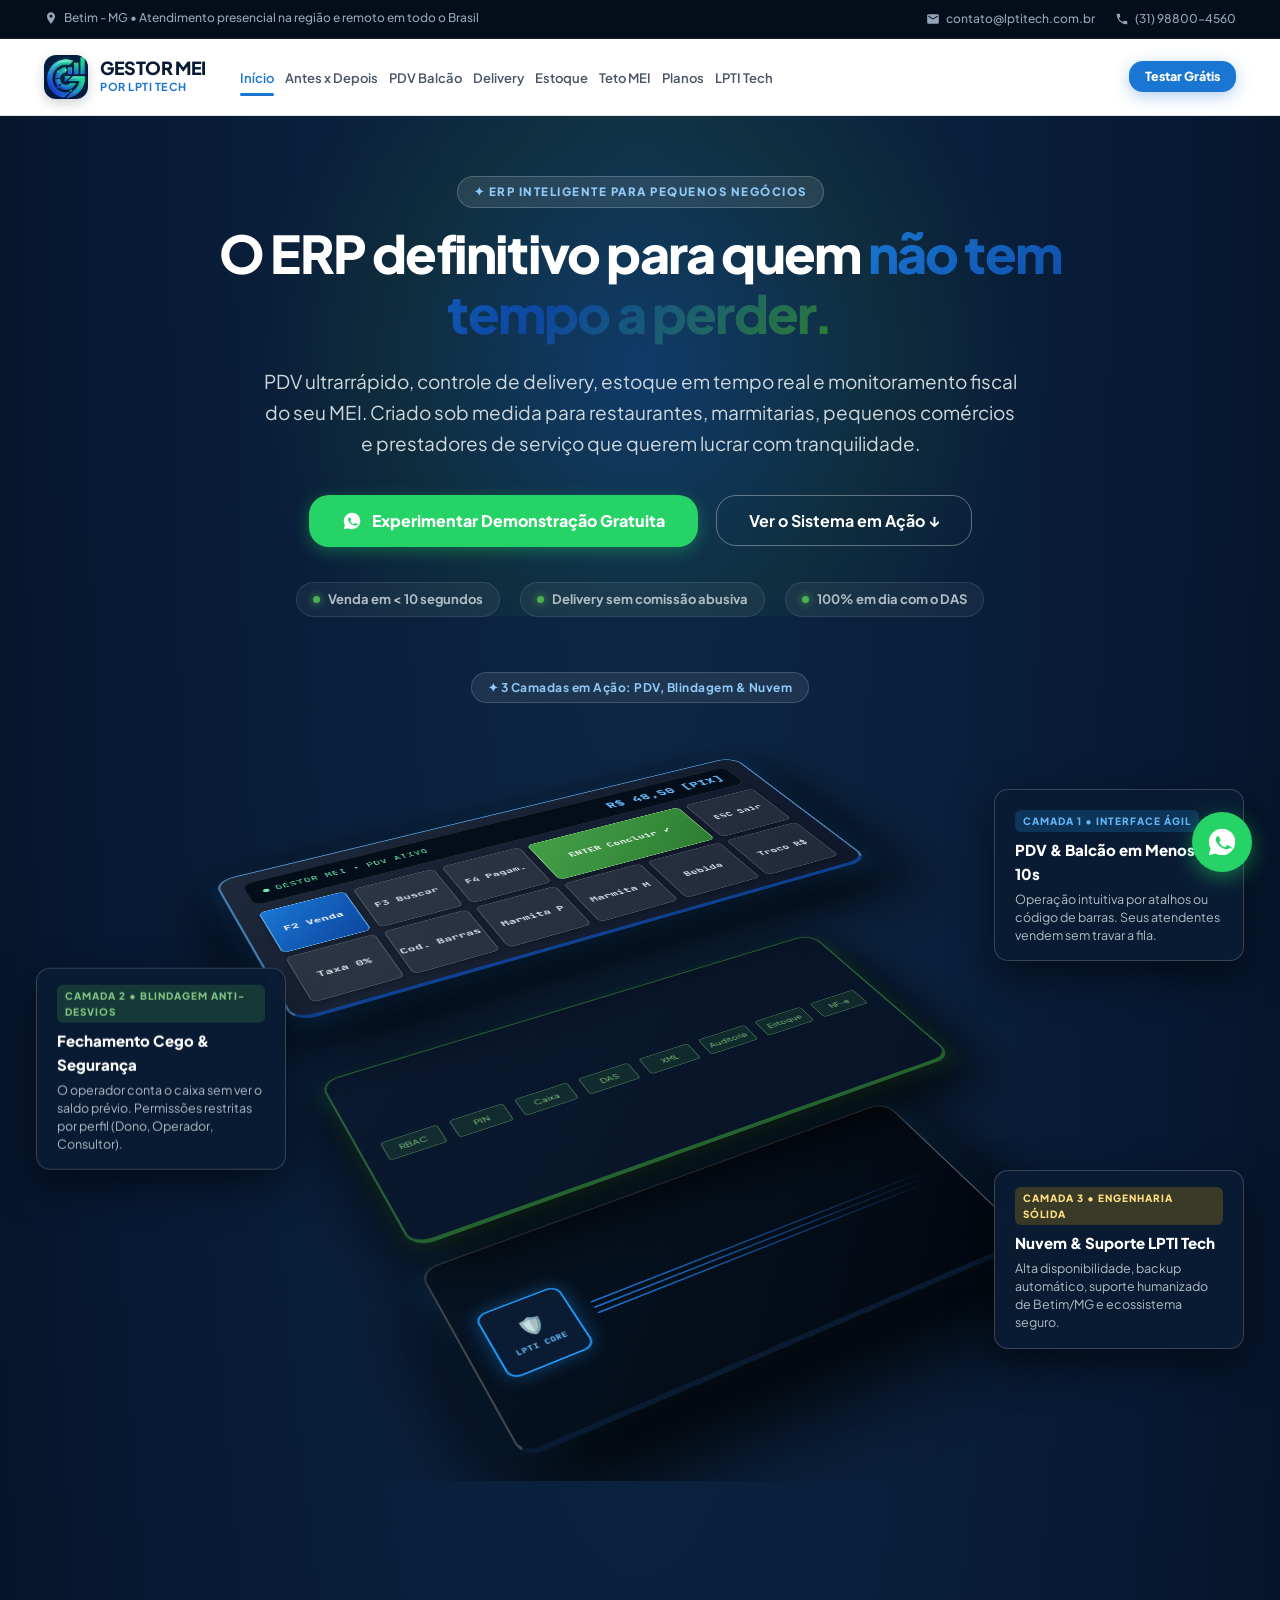
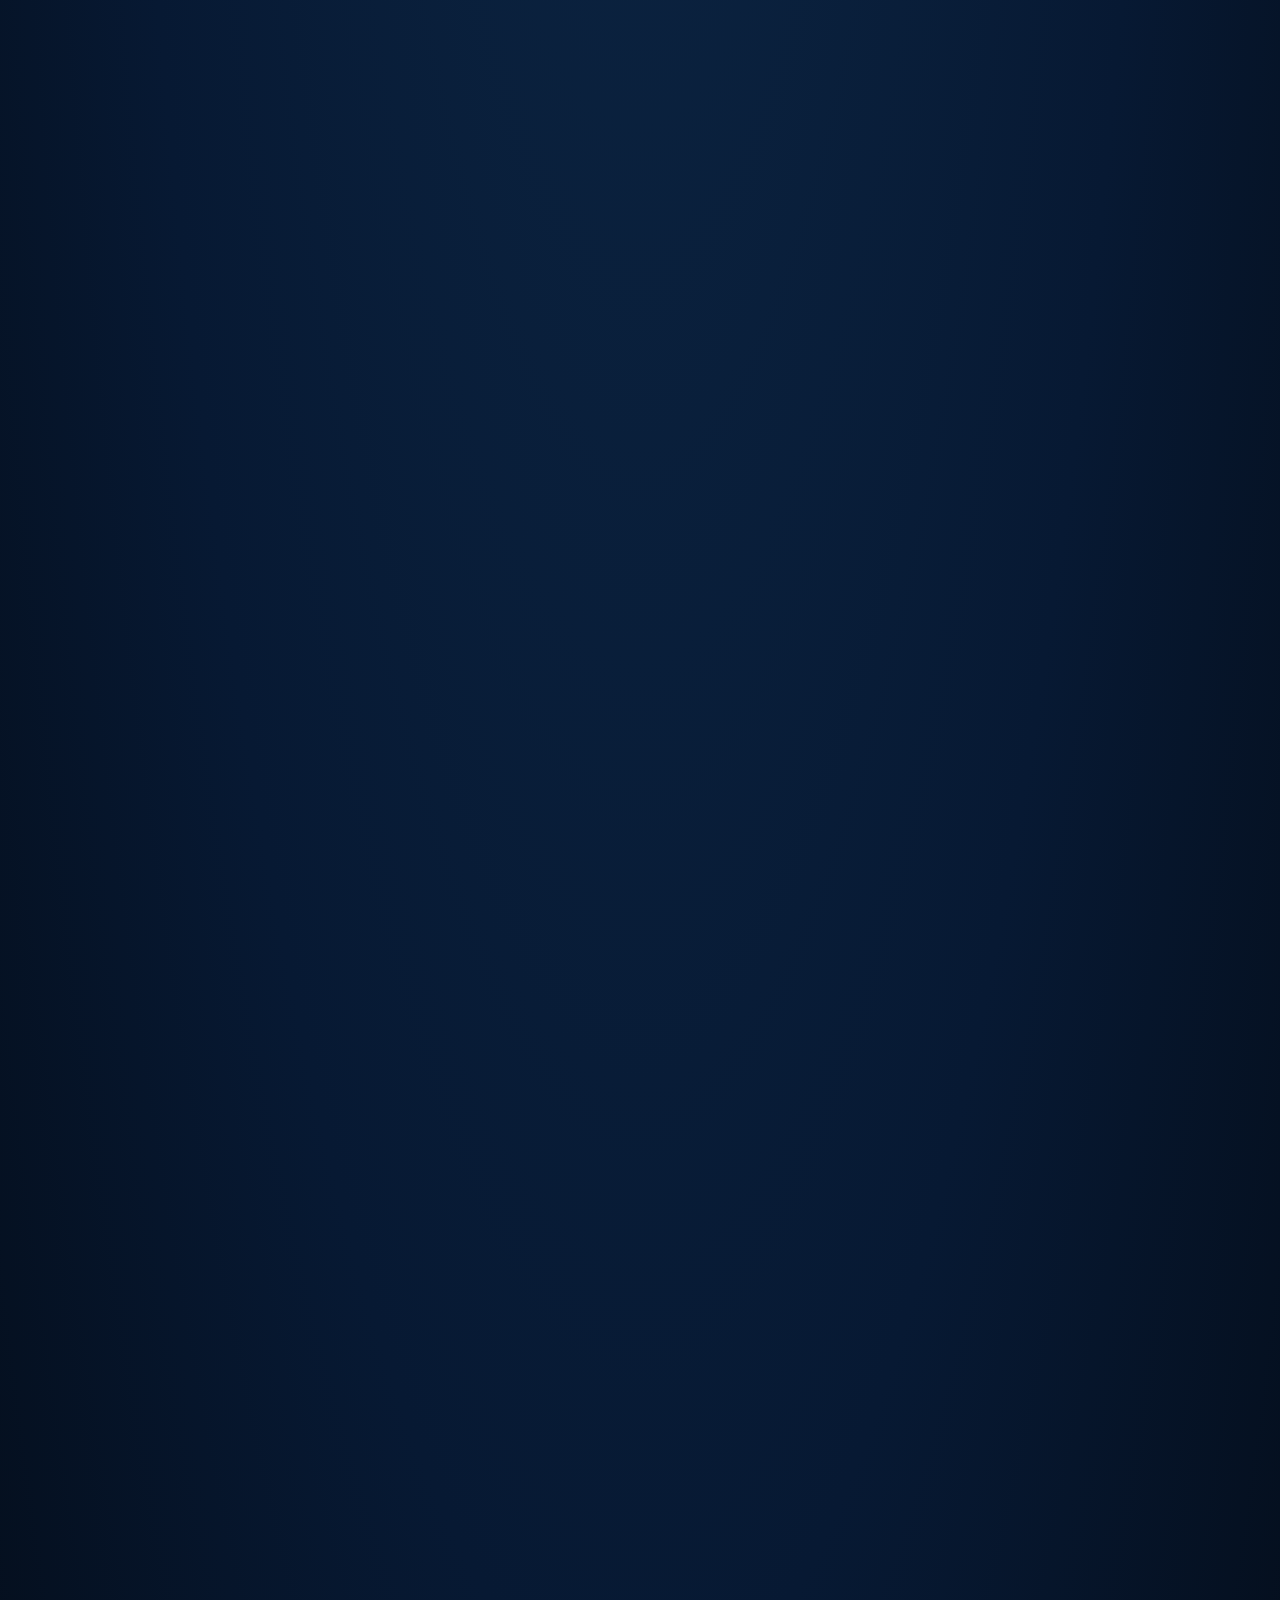
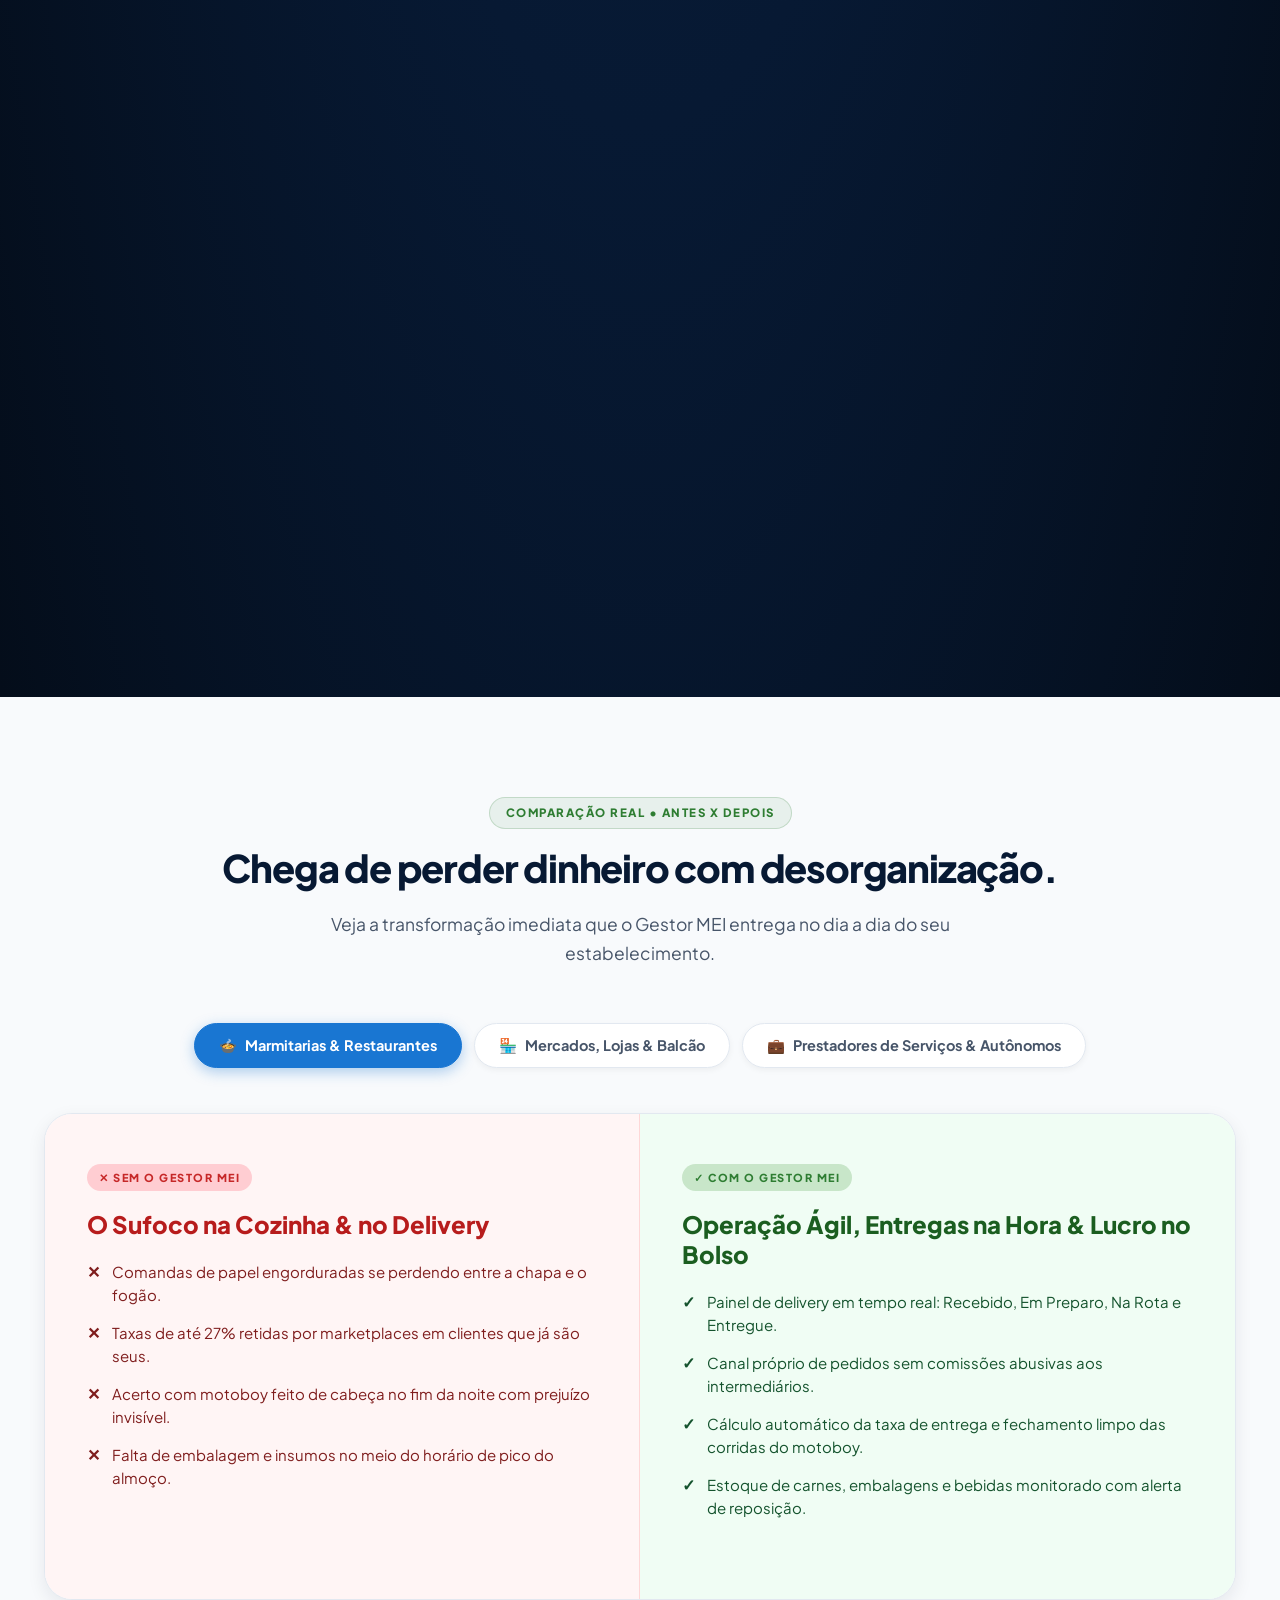
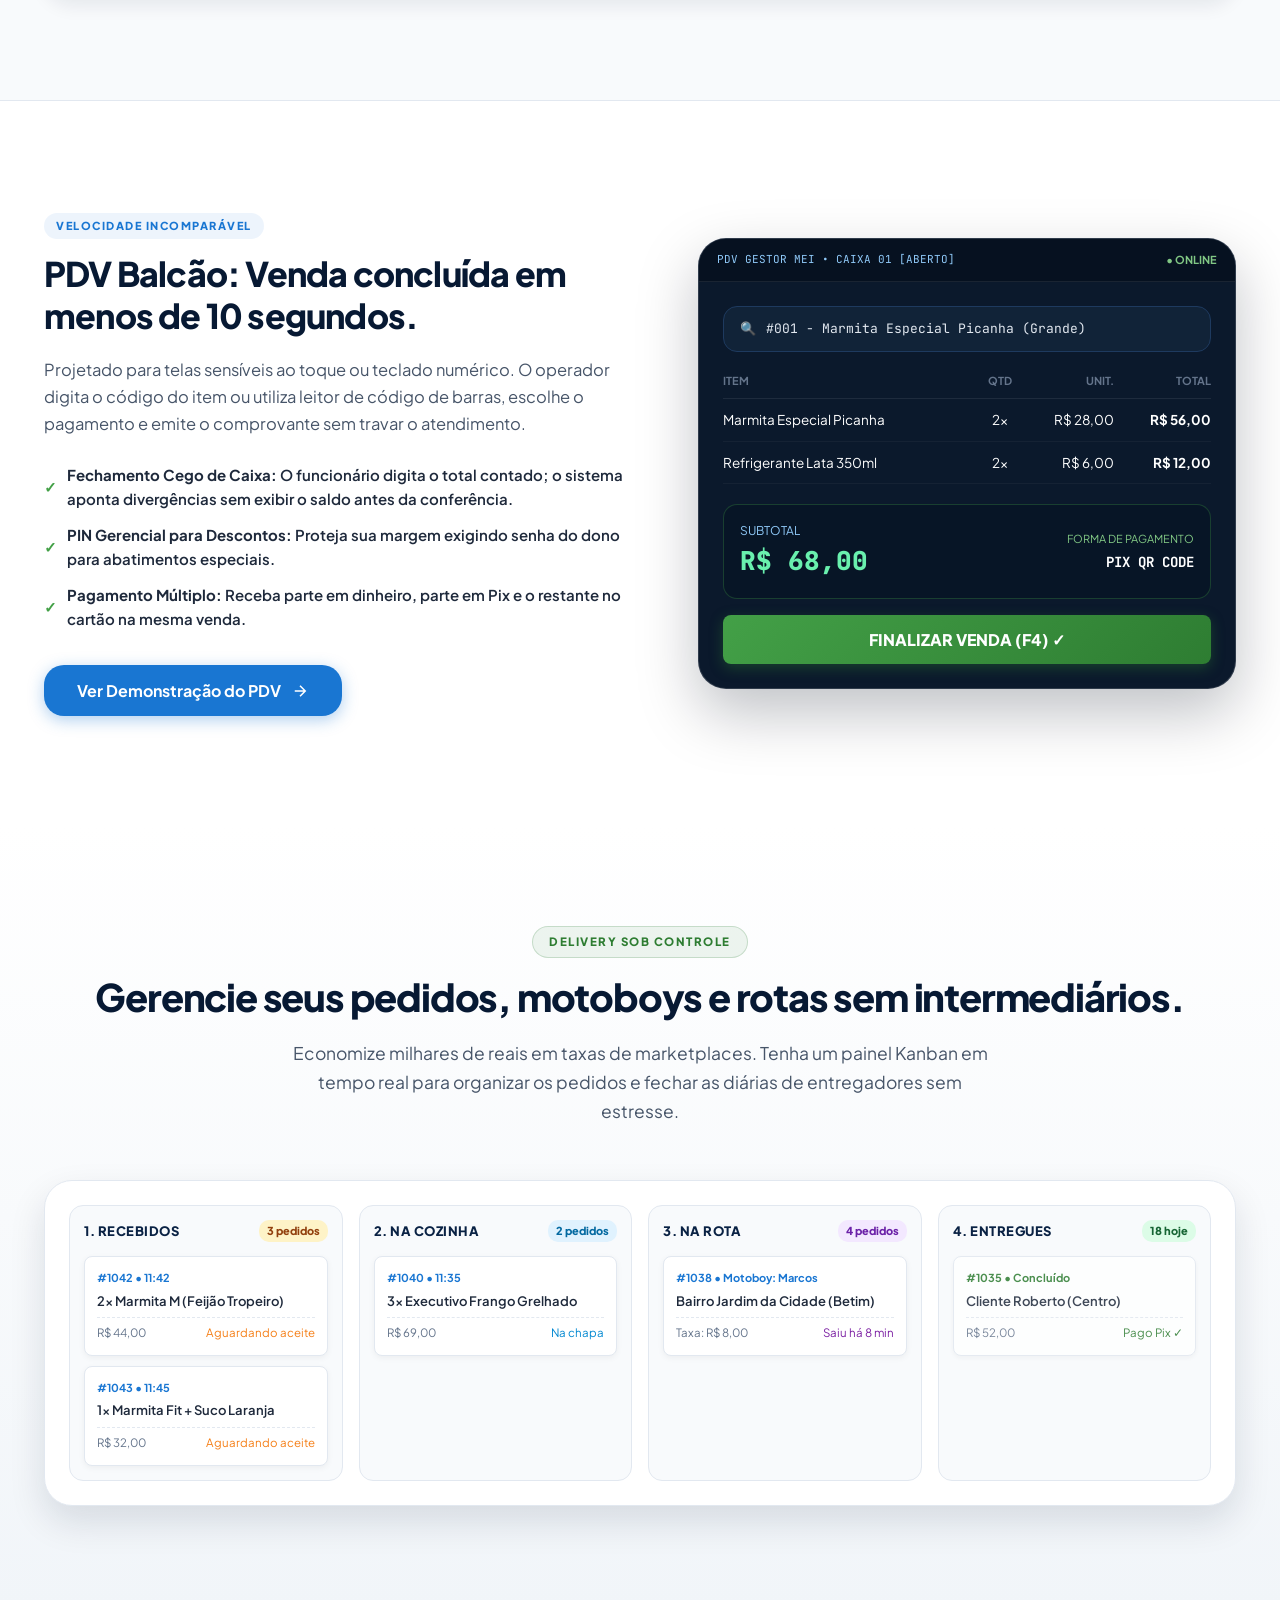
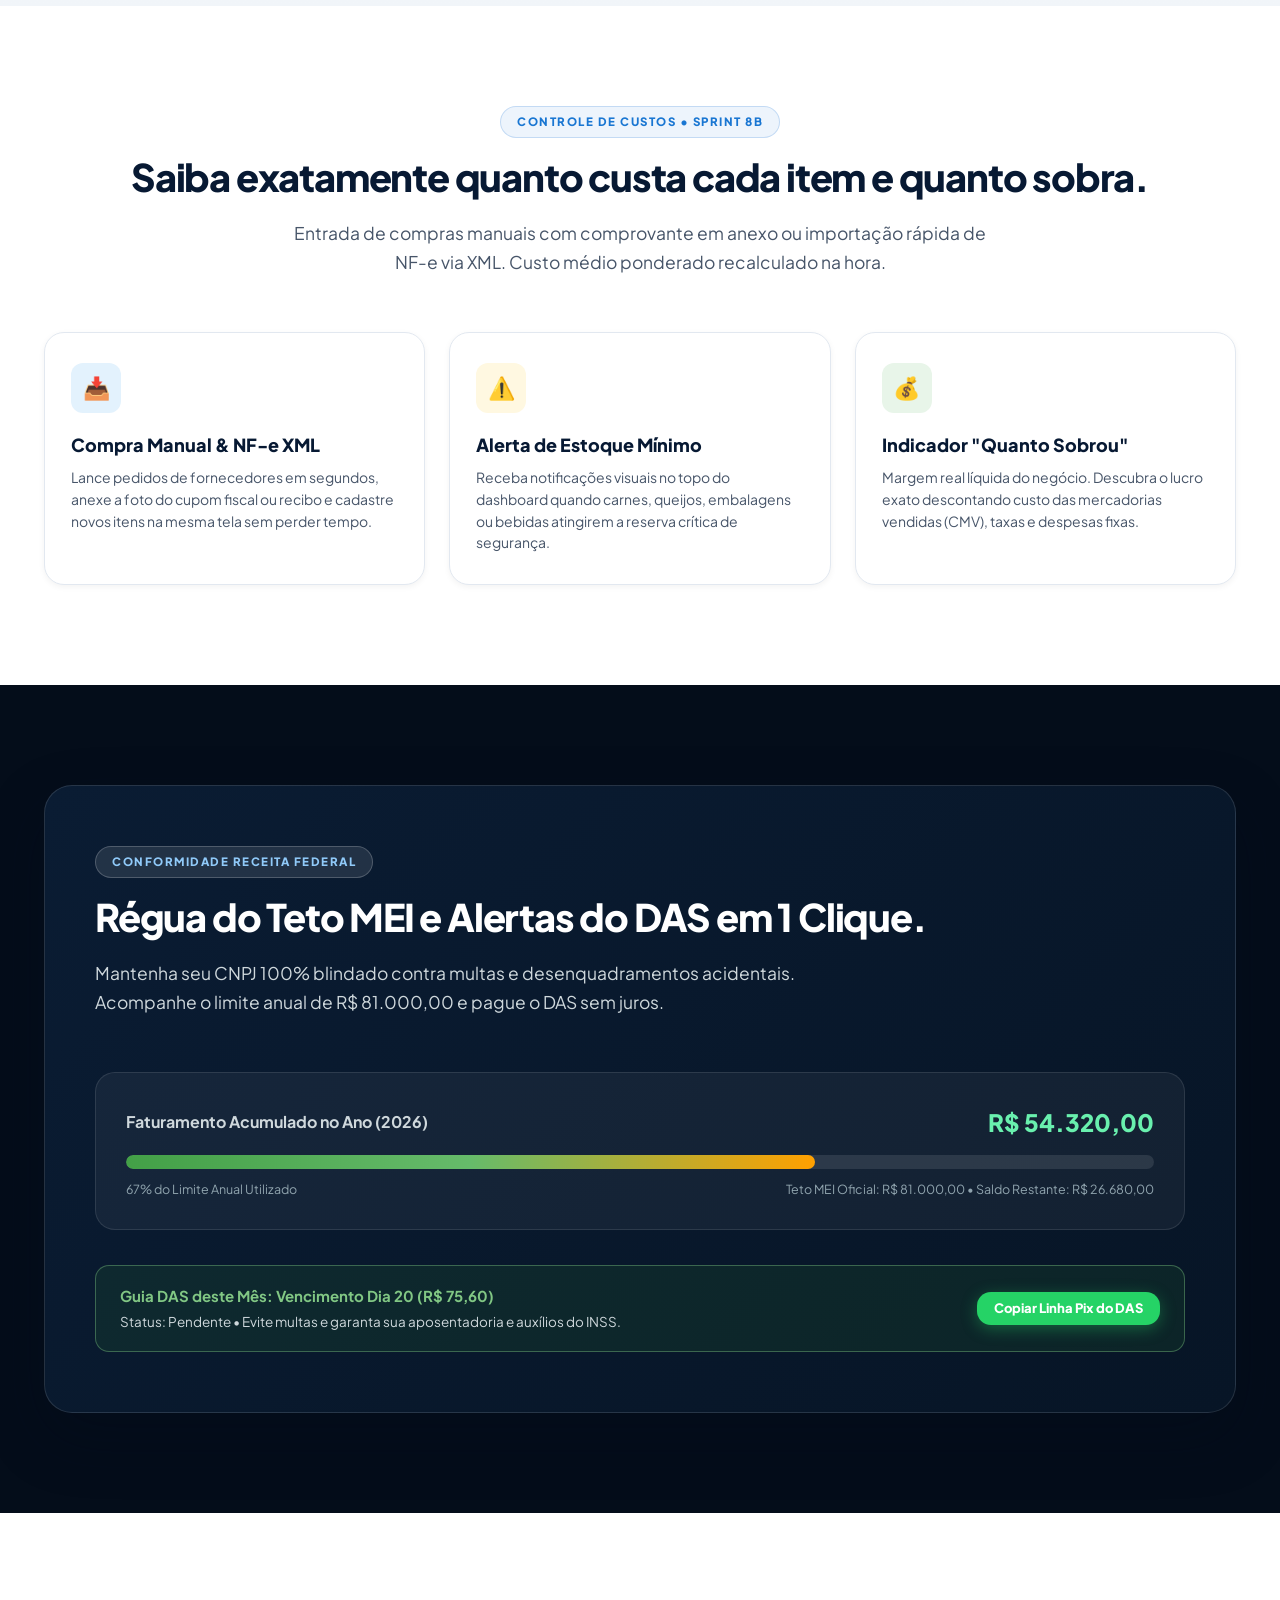
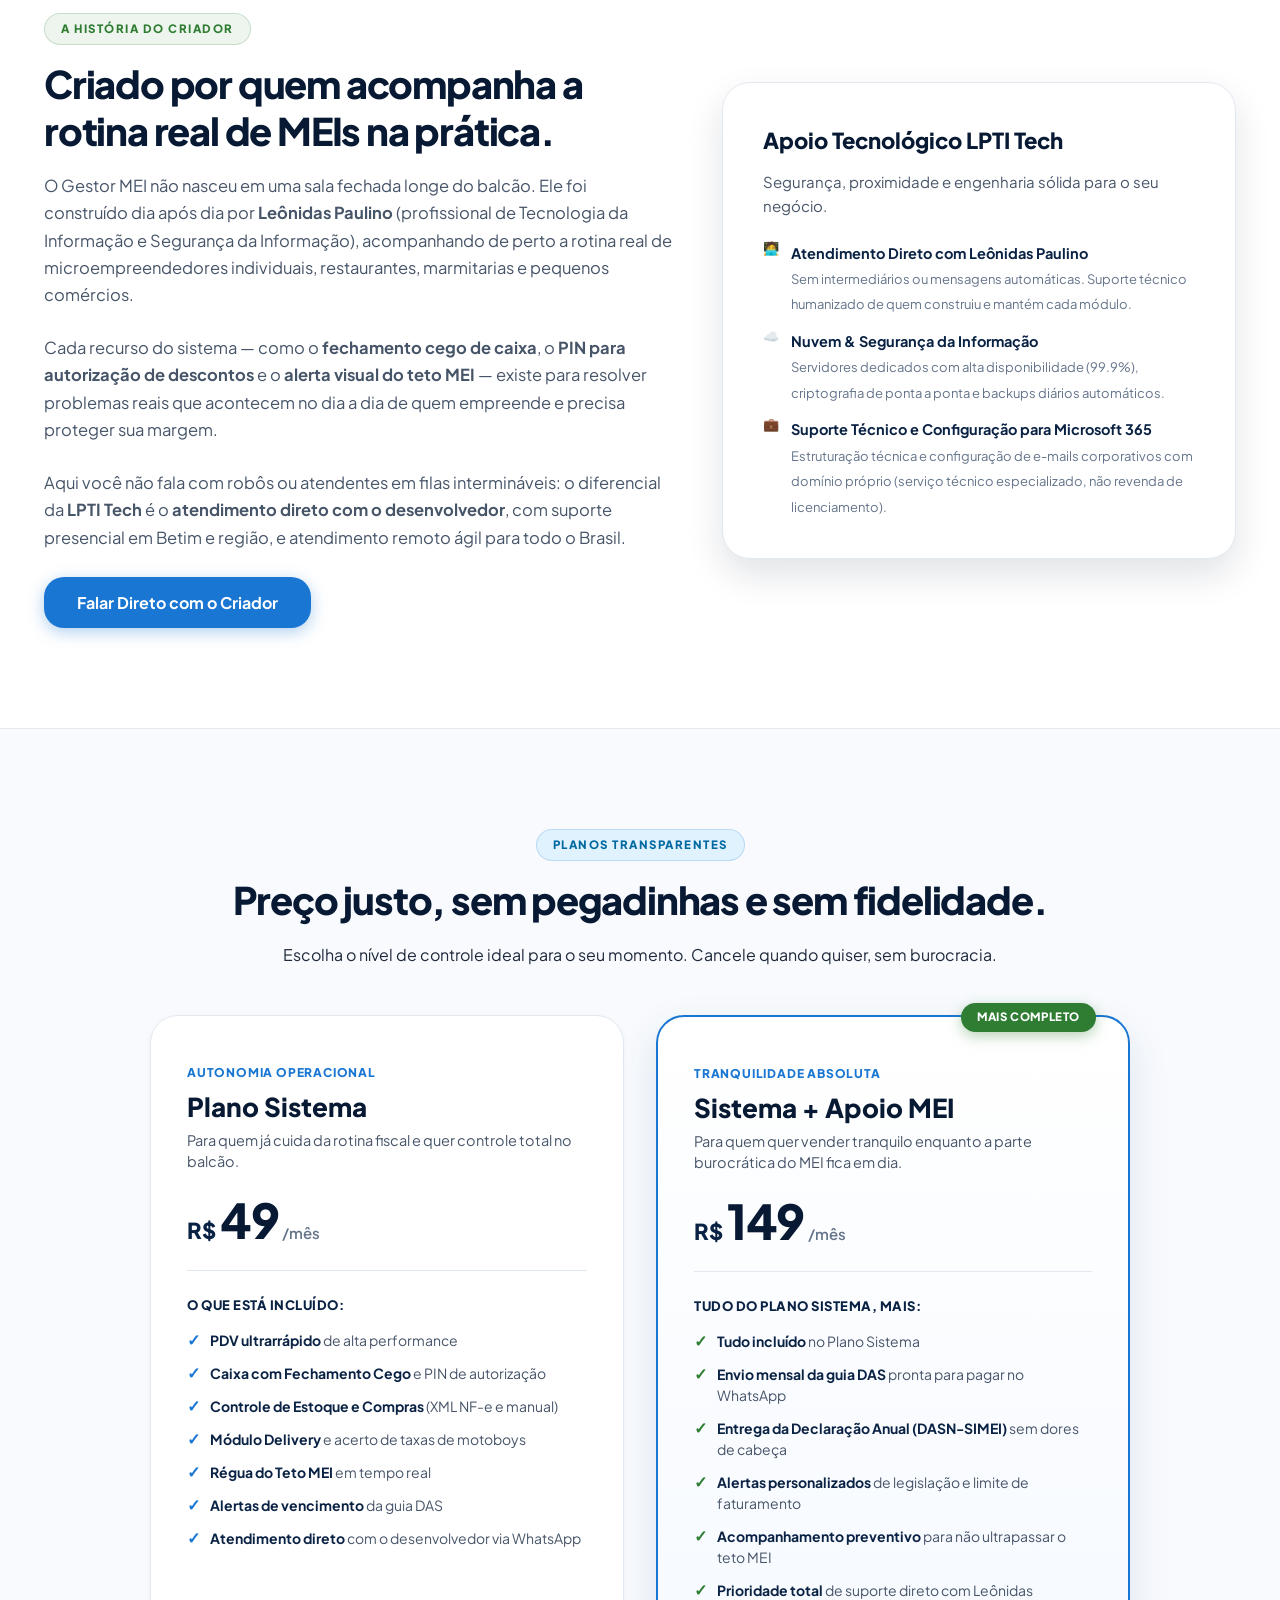
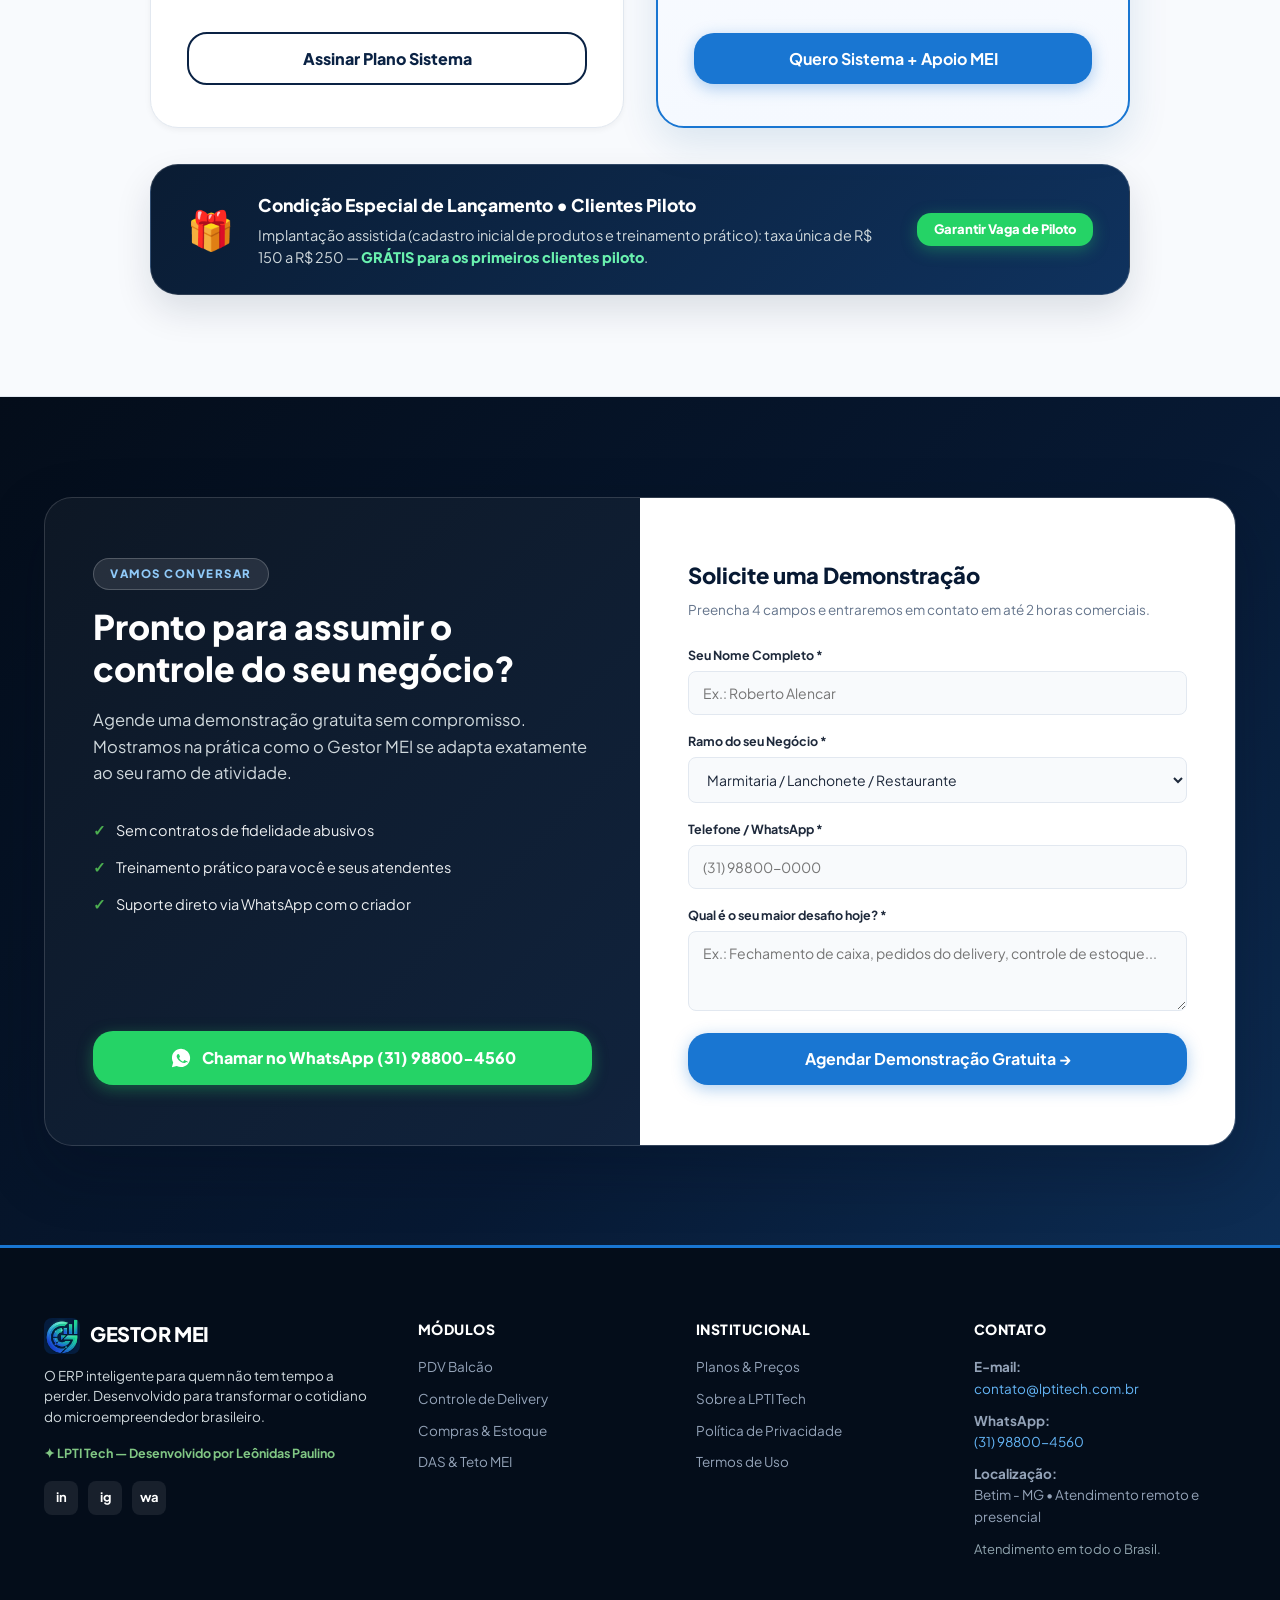
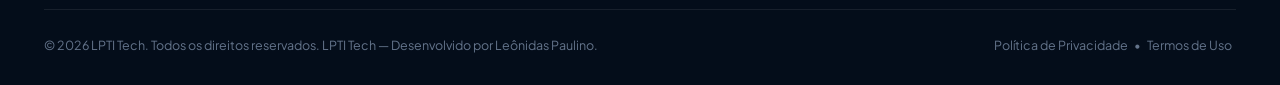
==== commit c749fcb0: "fix: alinhamento da tipografia e nivelamento dos cards de planos" ====
--- a/index.html
+++ b/index.html
@@ -684,13 +684,13 @@
           <div class="pricing-features">
             <p class="pricing-feature-title">O que está incluído:</p>
             <ul class="pricing-feature-list">
-              <li><span class="p-check">&check;</span> <strong>PDV ultrarrápido</strong> de alta performance</li>
-              <li><span class="p-check">&check;</span> <strong>Caixa com Fechamento Cego</strong> e PIN de autorização</li>
-              <li><span class="p-check">&check;</span> <strong>Controle de Estoque e Compras</strong> (XML NF-e e manual)</li>
-              <li><span class="p-check">&check;</span> <strong>Módulo Delivery</strong> e acerto de taxas de motoboys</li>
-              <li><span class="p-check">&check;</span> <strong>Régua do Teto MEI</strong> em tempo real</li>
-              <li><span class="p-check">&check;</span> <strong>Alertas de vencimento</strong> da guia DAS</li>
-              <li><span class="p-check">&check;</span> <strong>Atendimento direto</strong> com o desenvolvedor via WhatsApp</li>
+              <li><span class="p-check">&check;</span> <span><strong>PDV ultrarrápido</strong> de alta performance</span></li>
+              <li><span class="p-check">&check;</span> <span><strong>Caixa com Fechamento Cego</strong> e PIN de autorização</span></li>
+              <li><span class="p-check">&check;</span> <span><strong>Controle de Estoque e Compras</strong> (XML NF-e e manual)</span></li>
+              <li><span class="p-check">&check;</span> <span><strong>Módulo Delivery</strong> e acerto de taxas de motoboys</span></li>
+              <li><span class="p-check">&check;</span> <span><strong>Régua do Teto MEI</strong> em tempo real</span></li>
+              <li><span class="p-check">&check;</span> <span><strong>Alertas de vencimento</strong> da guia DAS</span></li>
+              <li><span class="p-check">&check;</span> <span><strong>Atendimento direto</strong> com o desenvolvedor via WhatsApp</span></li>
             </ul>
           </div>
 
@@ -718,12 +718,12 @@
           <div class="pricing-features">
             <p class="pricing-feature-title">Tudo do Plano Sistema, mais:</p>
             <ul class="pricing-feature-list">
-              <li><span class="p-check highlight">&check;</span> <strong>Tudo incluído</strong> no Plano Sistema</li>
-              <li><span class="p-check highlight">&check;</span> <strong>Envio mensal da guia DAS</strong> pronta para pagar no WhatsApp</li>
-              <li><span class="p-check highlight">&check;</span> <strong>Entrega da Declaração Anual (DASN-SIMEI)</strong> sem dores de cabeça</li>
-              <li><span class="p-check highlight">&check;</span> <strong>Alertas personalizados</strong> de legislação e limite de faturamento</li>
-              <li><span class="p-check highlight">&check;</span> <strong>Acompanhamento preventivo</strong> para não ultrapassar o teto MEI</li>
-              <li><span class="p-check highlight">&check;</span> <strong>Prioridade total</strong> de suporte direto com Leônidas</li>
+              <li><span class="p-check highlight">&check;</span> <span><strong>Tudo incluído</strong> no Plano Sistema</span></li>
+              <li><span class="p-check highlight">&check;</span> <span><strong>Envio mensal da guia DAS</strong> pronta para pagar no WhatsApp</span></li>
+              <li><span class="p-check highlight">&check;</span> <span><strong>Entrega da Declaração Anual (DASN-SIMEI)</strong> sem dores de cabeça</span></li>
+              <li><span class="p-check highlight">&check;</span> <span><strong>Alertas personalizados</strong> de legislação e limite de faturamento</span></li>
+              <li><span class="p-check highlight">&check;</span> <span><strong>Acompanhamento preventivo</strong> para não ultrapassar o teto MEI</span></li>
+              <li><span class="p-check highlight">&check;</span> <span><strong>Prioridade total</strong> de suporte direto com Leônidas</span></li>
             </ul>
           </div>
 
--- a/styles.css
+++ b/styles.css
@@ -567,7 +567,8 @@
   position: relative;
   width: 100%;
   max-width: 1240px;
-  height: 560px;
+  height: 600px;
+  perspective: 1400px; /* Perspectiva ampliada do palco 3D */
   display: flex;
   align-items: center;
   justify-content: center;
@@ -579,7 +580,7 @@
   height: 260px;
   perspective: 1400px;
   transform-style: preserve-3d;
-  transform: rotateX(46deg) rotateZ(-24deg);
+  transform: rotateX(52deg) rotateZ(-28deg); /* Maior angulo de visao lateral e profundidade isometrica */
   transition: transform 0.1s ease-out;
   will-change: transform;
   margin: 0 auto;
@@ -593,20 +594,23 @@
   width: 100%;
   height: 100%;
   border-radius: 20px;
-  box-shadow: 0 12px 30px rgba(0, 0, 0, 0.45);
-  transition: transform 0.1s ease-out, box-shadow 0.2s ease;
+  box-shadow: 0 25px 55px rgba(0, 0, 0, 0.55), 0 8px 20px rgba(0, 0, 0, 0.35);
+  filter: drop-shadow(0 16px 32px rgba(0, 0, 0, 0.5));
+  transition: transform 0.1s ease-out, box-shadow 0.2s ease, filter 0.2s ease;
   will-change: transform;
 }
 
 /* Camada 1: Keycaps / Interface */
 .layer-keycaps {
-  background: linear-gradient(135deg, rgba(30, 41, 59, 0.95), rgba(15, 23, 42, 0.95));
-  border: 2px solid rgba(100, 181, 246, 0.6);
+  background: linear-gradient(135deg, rgba(30, 41, 59, 0.96), rgba(15, 23, 42, 0.96));
+  border: 2px solid rgba(100, 181, 246, 0.65);
+  border-bottom: 5px solid rgba(13, 71, 161, 0.85); /* Espessura visual da placa */
   z-index: 3;
   display: flex;
   flex-direction: column;
   padding: 16px 20px;
-  box-shadow: 0 20px 45px rgba(25, 118, 210, 0.35);
+  box-shadow: 0 35px 75px rgba(0, 0, 0, 0.65), 0 12px 32px rgba(25, 118, 210, 0.4);
+  filter: drop-shadow(0 22px 36px rgba(0, 0, 0, 0.65));
 }
 
 .layer-keycaps .layer-header-screen {
@@ -682,12 +686,15 @@
 /* Camada 2: Switches & Matriz de Segurança */
 .layer-switches {
   background: linear-gradient(135deg, #0A192F, #081426);
-  border: 2px solid rgba(67, 160, 71, 0.5);
+  border: 2px solid rgba(67, 160, 71, 0.55);
+  border-bottom: 5px solid rgba(46, 125, 50, 0.75); /* Espessura visual da placa */
   z-index: 2;
   display: flex;
   align-items: center;
   justify-content: space-around;
   padding: 20px;
+  box-shadow: 0 30px 65px rgba(0, 0, 0, 0.6), 0 8px 25px rgba(67, 160, 71, 0.3);
+  filter: drop-shadow(0 18px 32px rgba(0, 0, 0, 0.55));
 }
 
 .matrix-grid-pattern {
@@ -712,12 +719,15 @@
 /* Camada 3: Chassi & Placa-Mãe */
 .layer-chassis {
   background: linear-gradient(135deg, #071526, #02070F);
-  border: 2px solid rgba(255, 255, 255, 0.2);
+  border: 2px solid rgba(255, 255, 255, 0.25);
+  border-bottom: 6px solid rgba(10, 28, 51, 0.95); /* Espessura do chassi */
   z-index: 1;
   padding: 20px 24px;
   display: flex;
   align-items: center;
   justify-content: space-between;
+  box-shadow: 0 45px 95px rgba(0, 0, 0, 0.8), 0 0 40px rgba(33, 150, 243, 0.25);
+  filter: drop-shadow(0 25px 45px rgba(0, 0, 0, 0.7));
 }
 
 .chassis-circuits {
@@ -1428,7 +1438,6 @@
   padding: 42px 36px;
   display: flex;
   flex-direction: column;
-  justify-content: space-between;
   position: relative;
   transition: transform var(--transition-normal), box-shadow var(--transition-normal);
   box-shadow: var(--shadow-sm);
@@ -1517,6 +1526,8 @@
 
 .pricing-features {
   flex-grow: 1;
+  display: flex;
+  flex-direction: column;
   margin-bottom: 32px;
 }
 
@@ -1544,7 +1555,18 @@
   gap: 10px;
   font-size: 14px;
   color: var(--slate);
-  line-height: 1.45;
+  line-height: 1.5;
+}
+
+.pricing-feature-list li span:not(.p-check) {
+  display: inline;
+  flex: 1;
+  color: var(--slate);
+}
+
+.pricing-feature-list li strong {
+  color: var(--navy-dark);
+  font-weight: 700;
 }
 
 .p-check {
@@ -1552,11 +1574,21 @@
   font-weight: 900;
   font-size: 16px;
   flex-shrink: 0;
-  margin-top: -1px;
+  margin-top: 2px;
+  line-height: 1;
 }
 
 .p-check.highlight {
   color: var(--accent-green);
+}
+
+.pricing-footer {
+  margin-top: auto; /* Alinha perfeitamente os botoes dos dois cards */
+  width: 100%;
+}
+
+.pricing-footer .btn {
+  width: 100%;
 }
 
 .btn-outline {
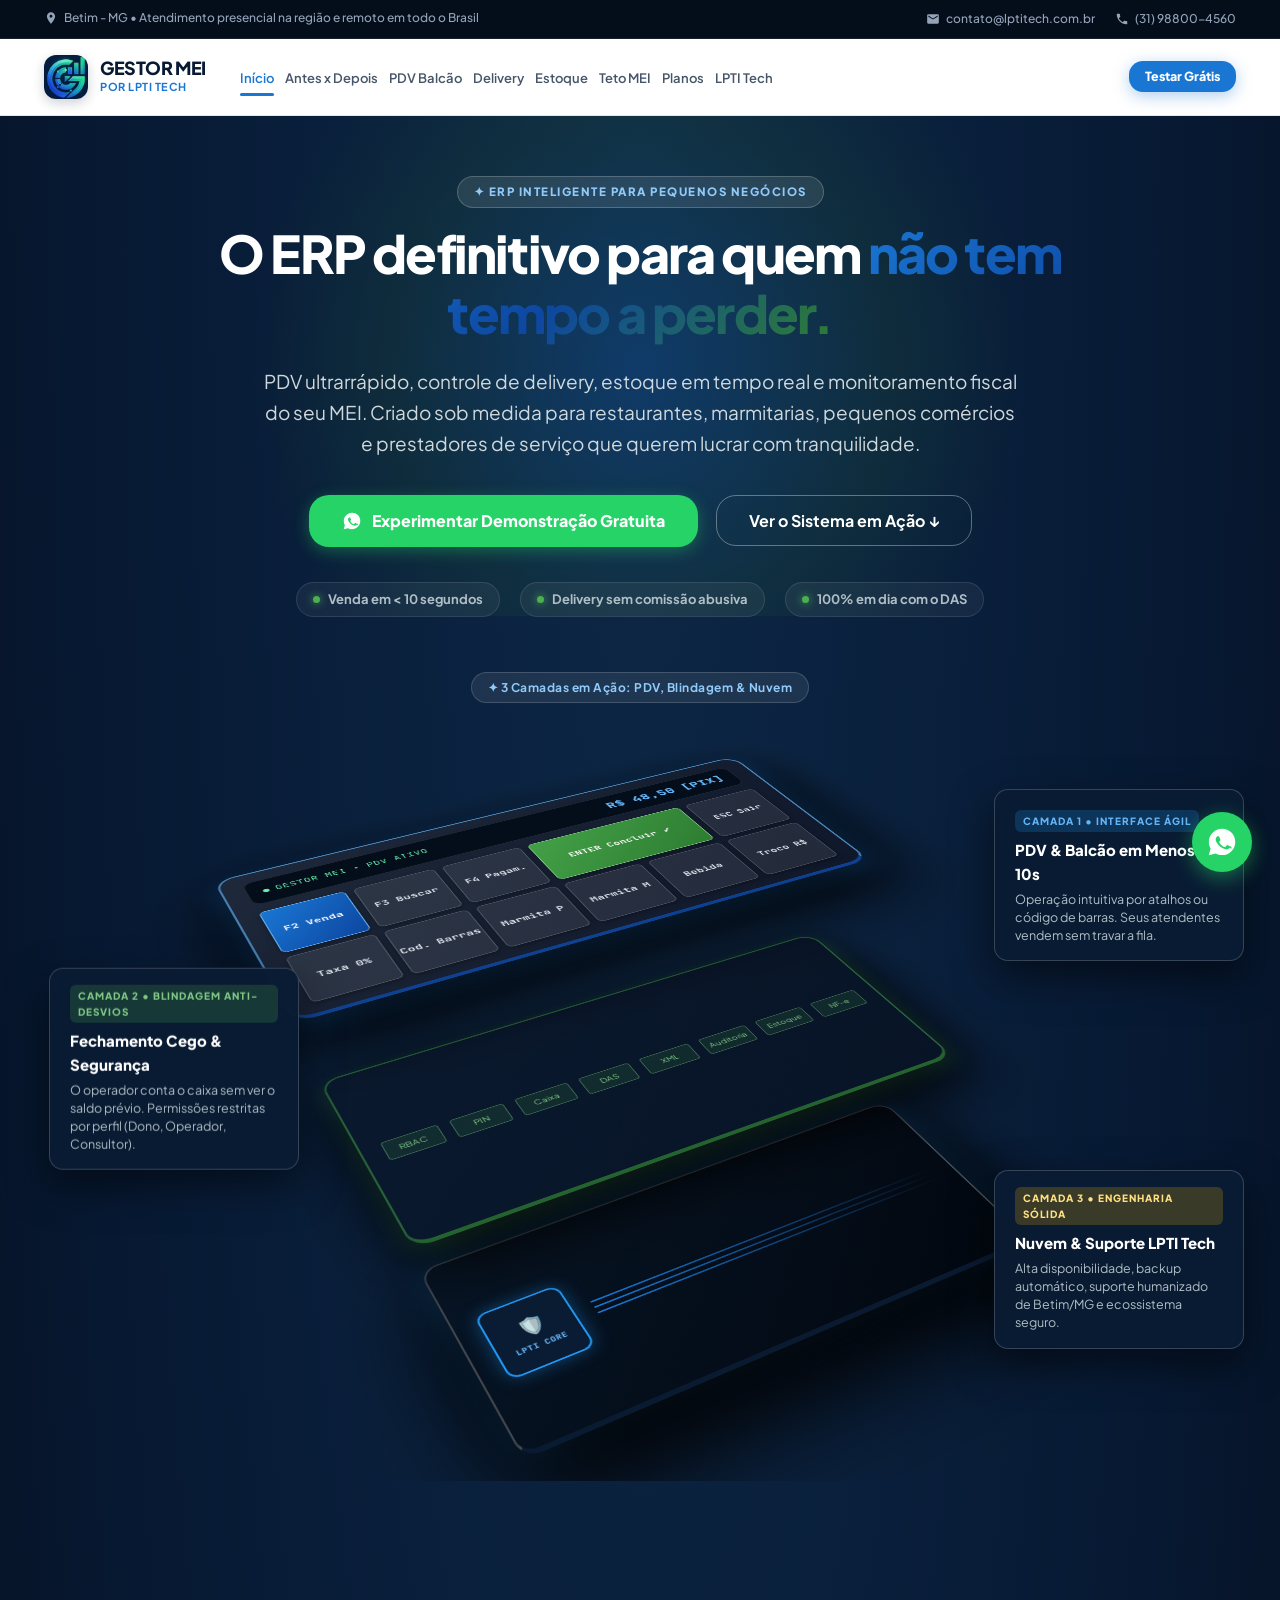
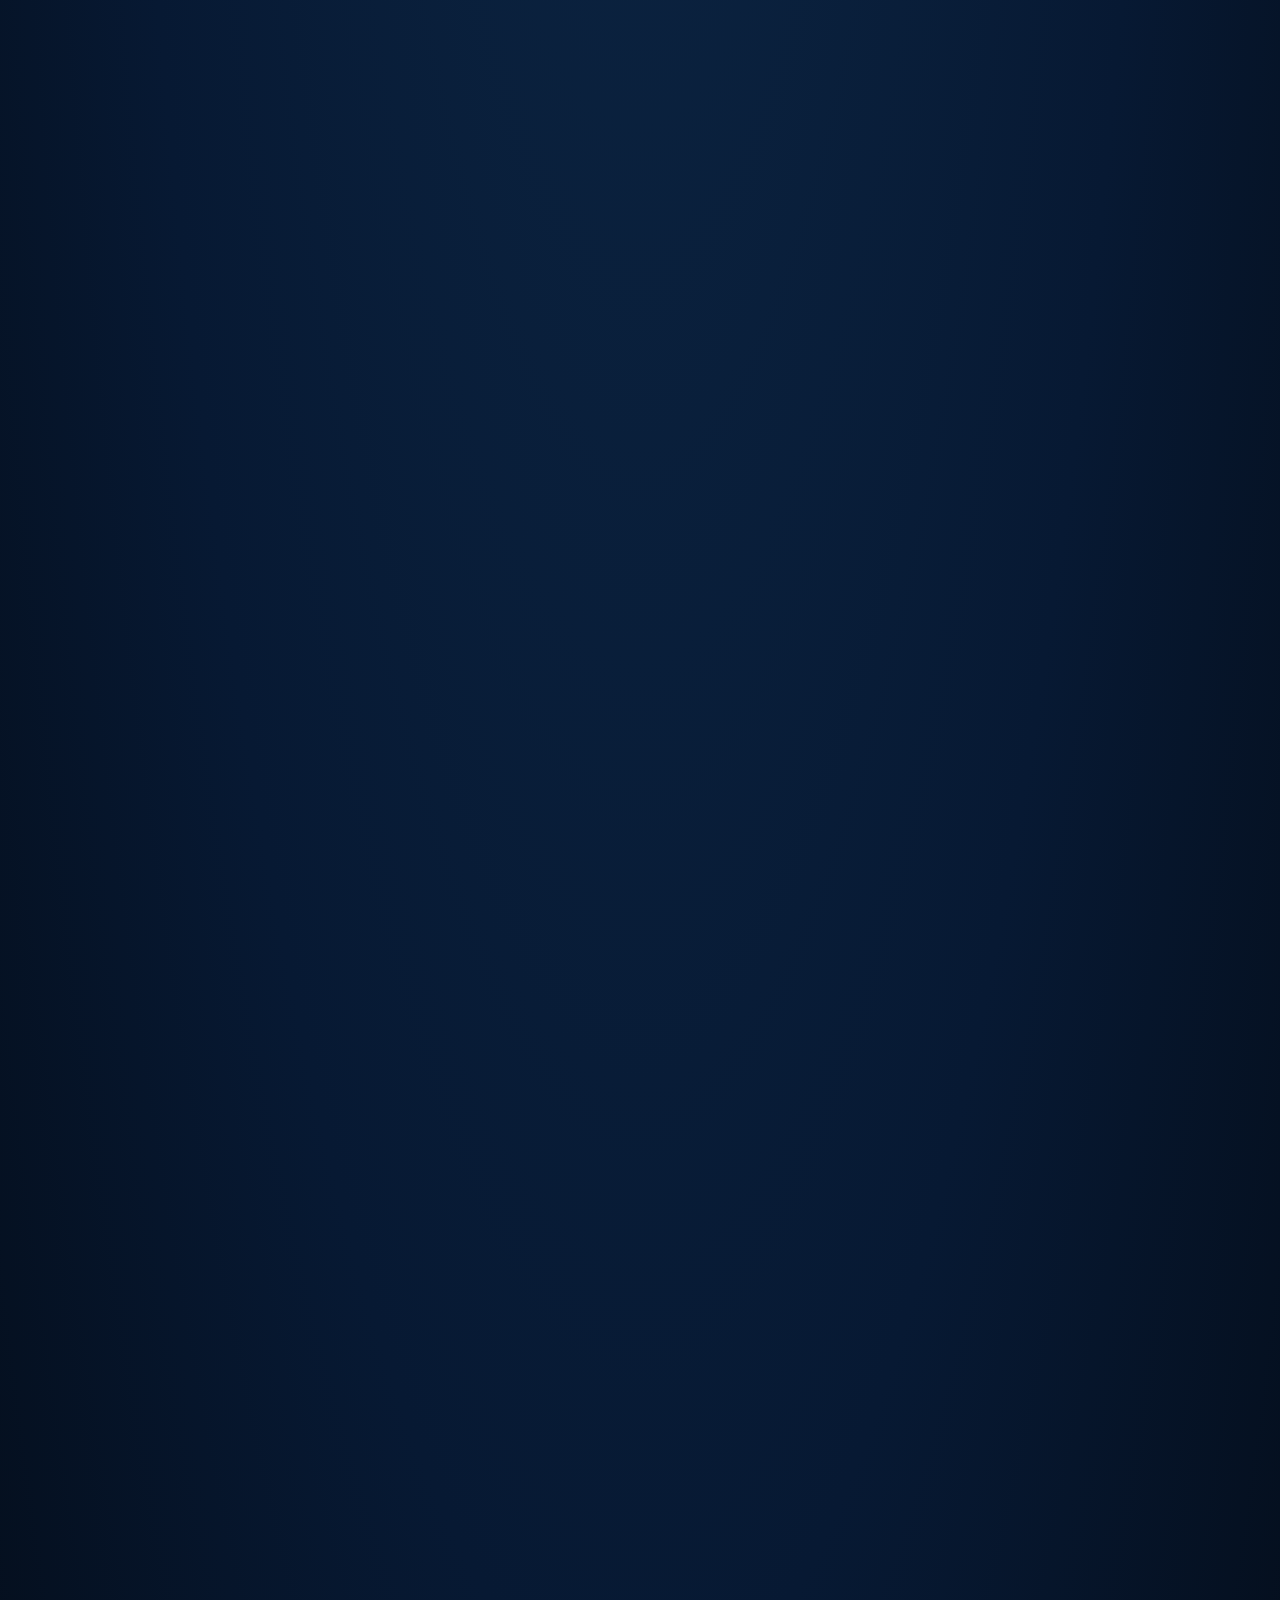
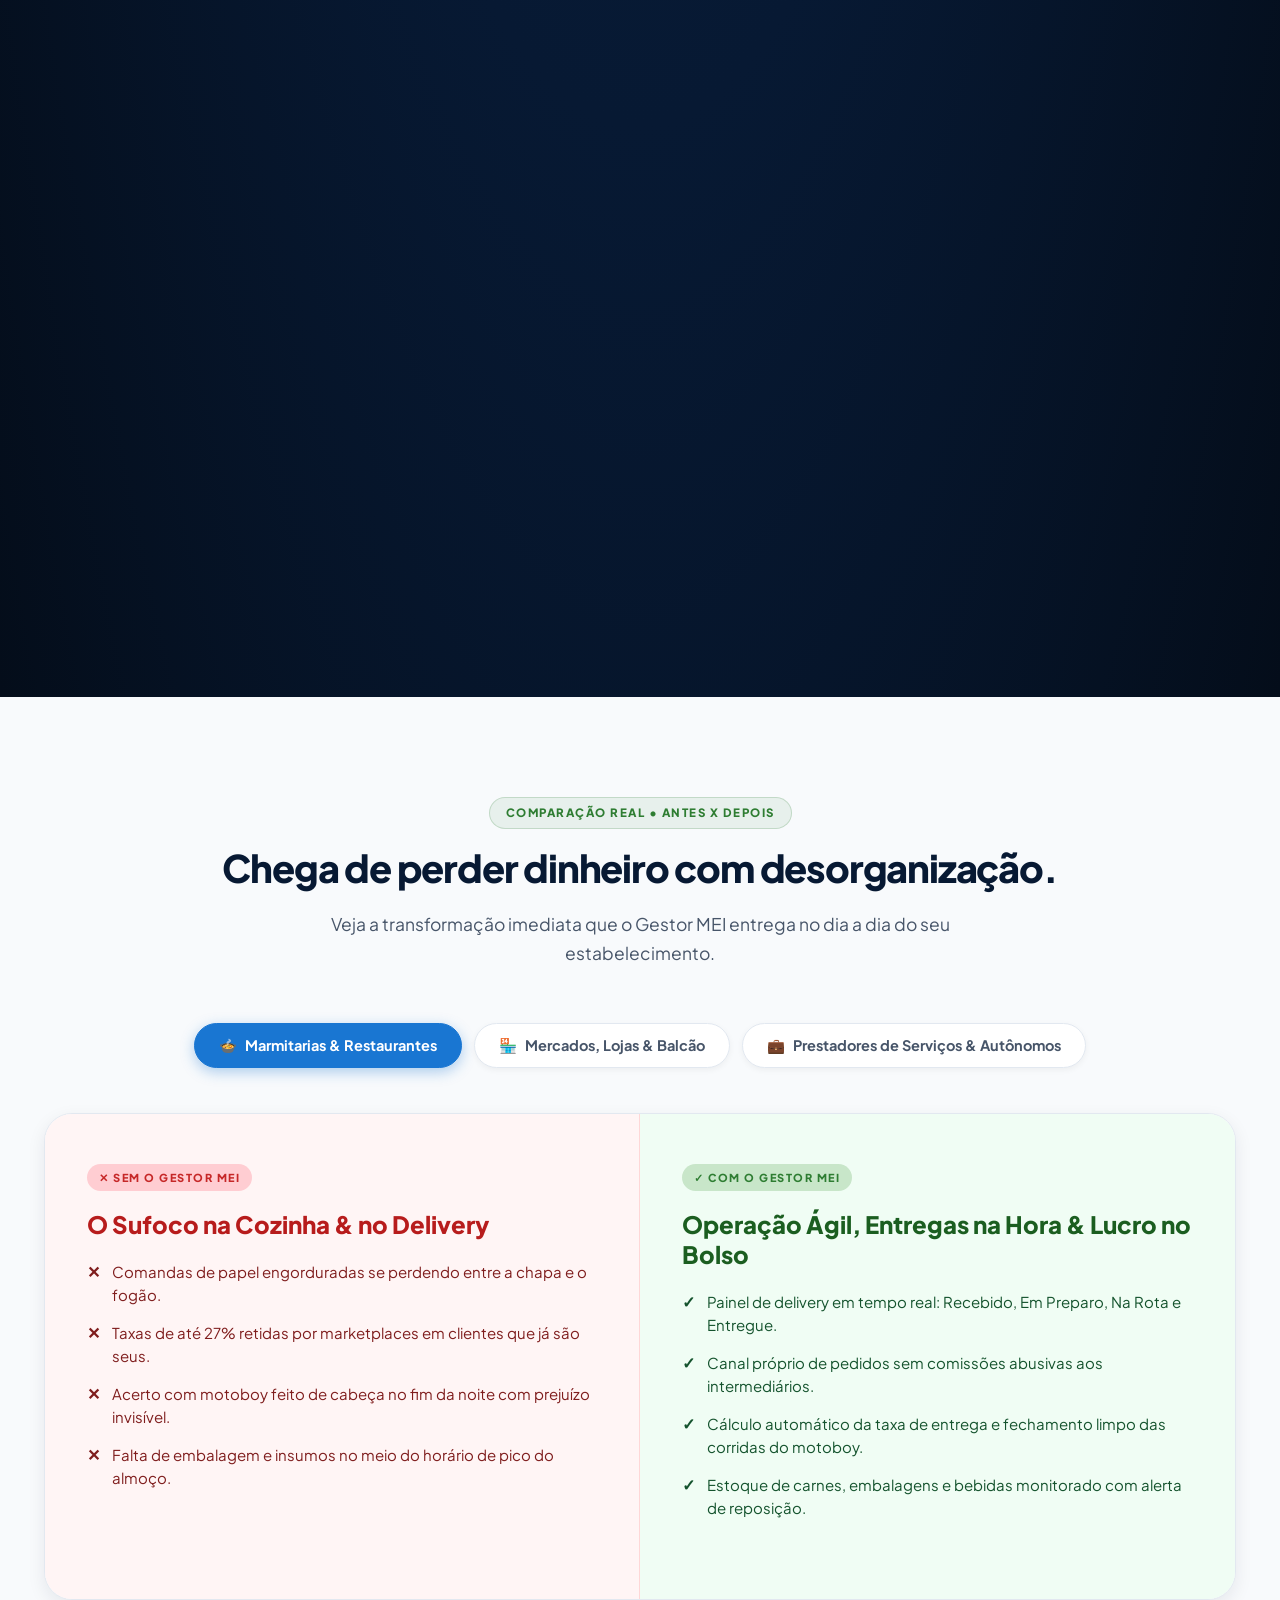
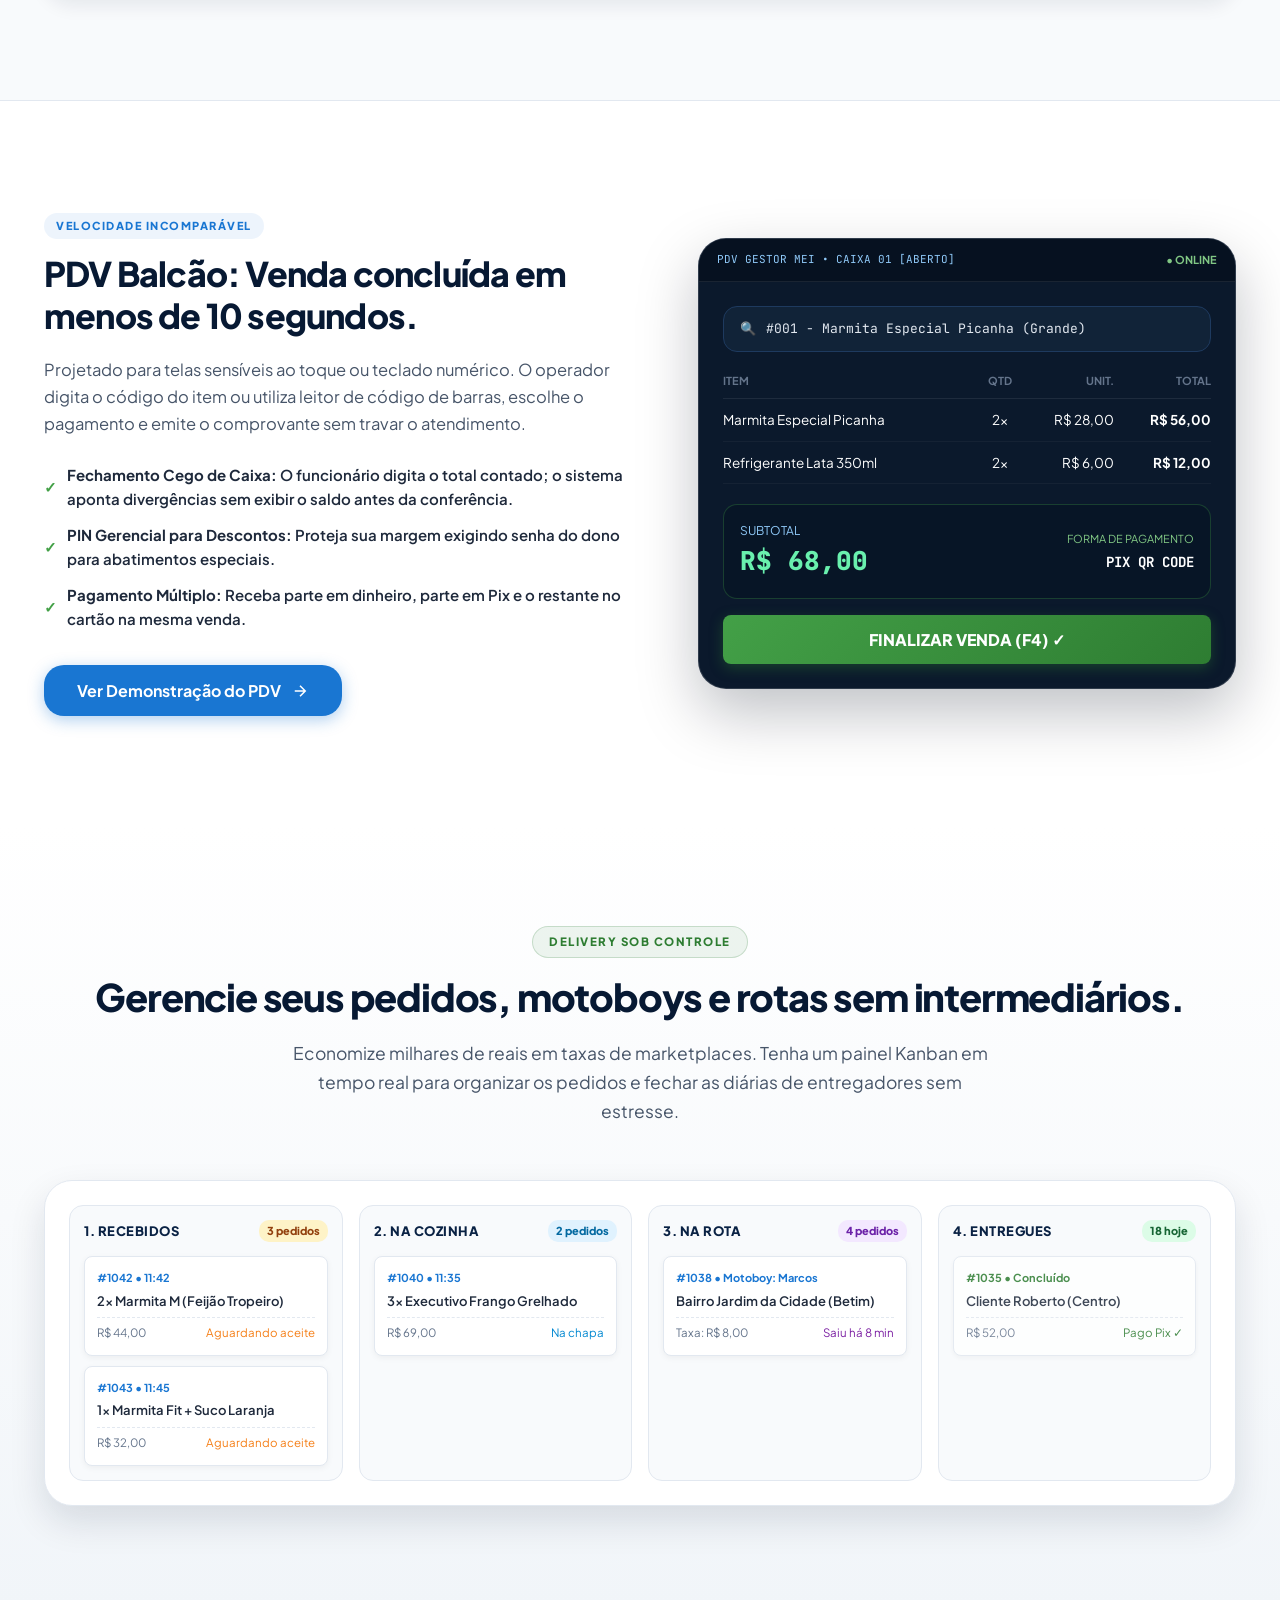
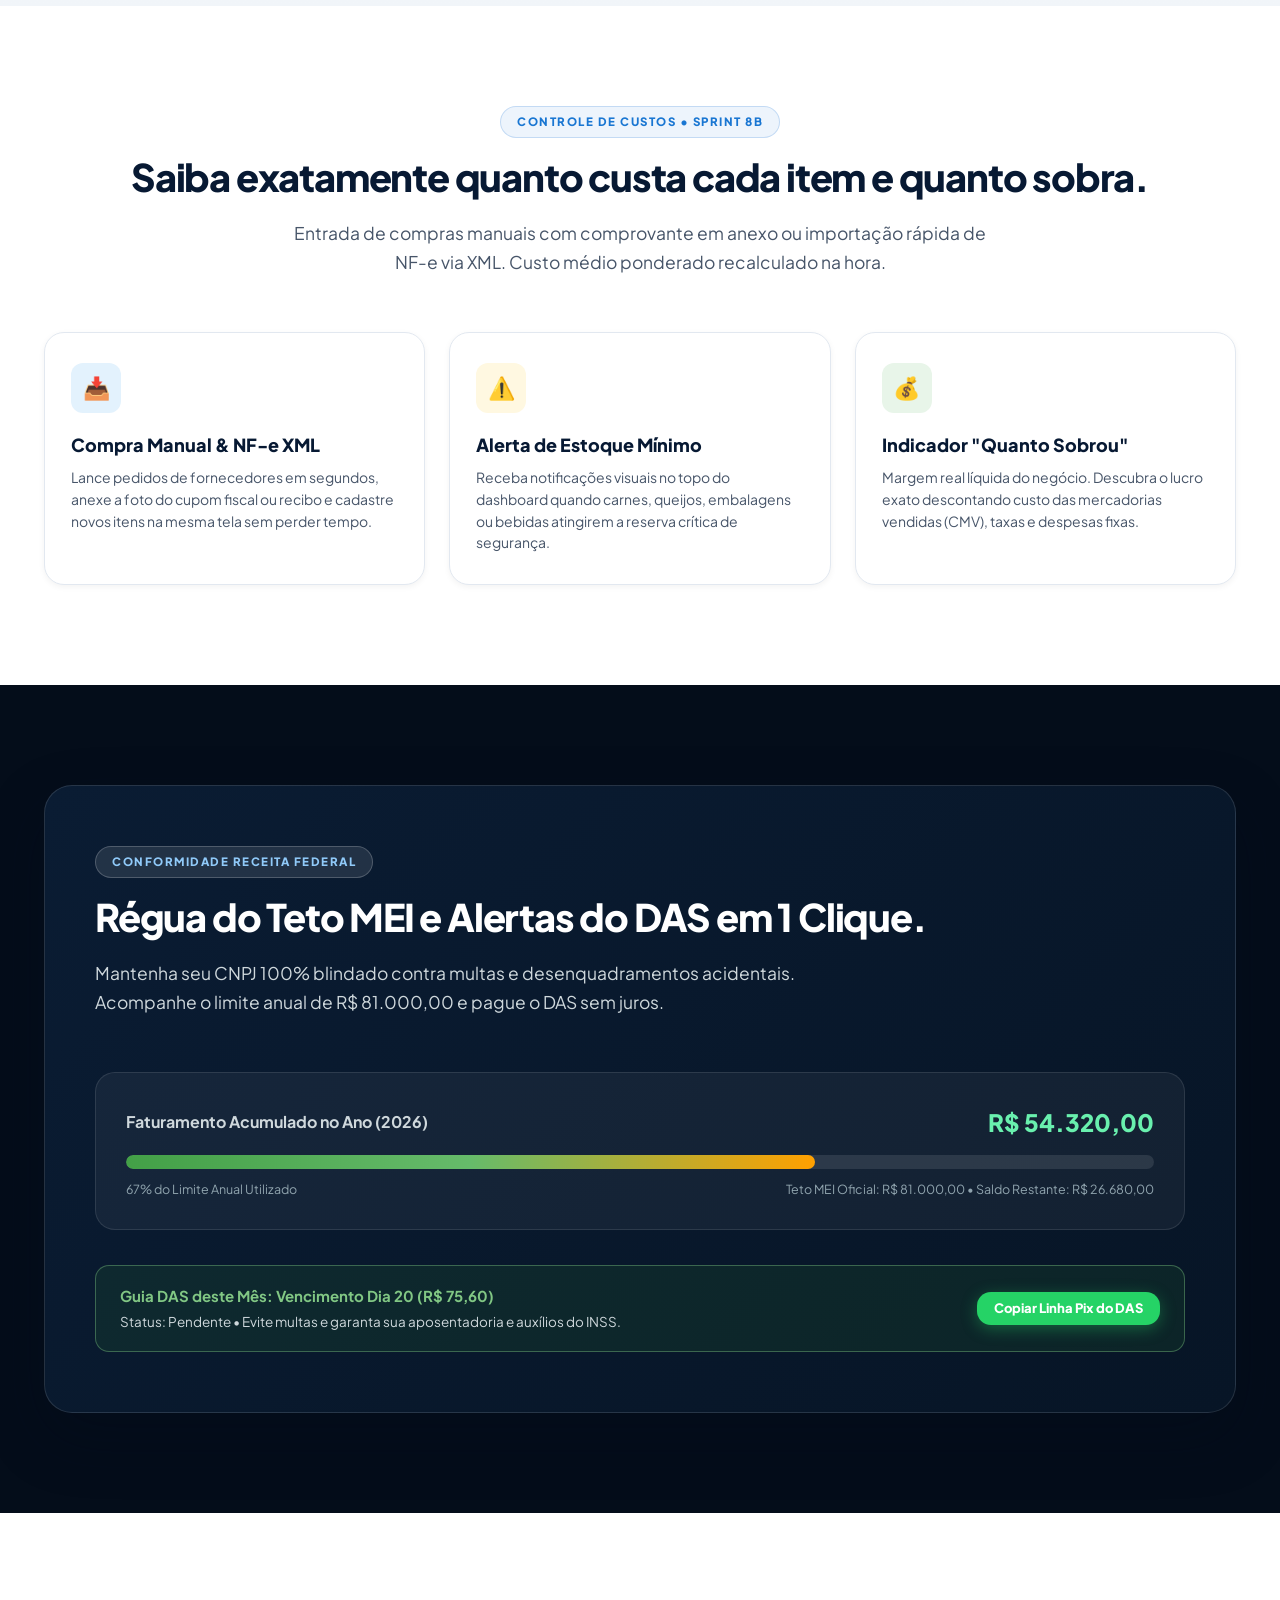
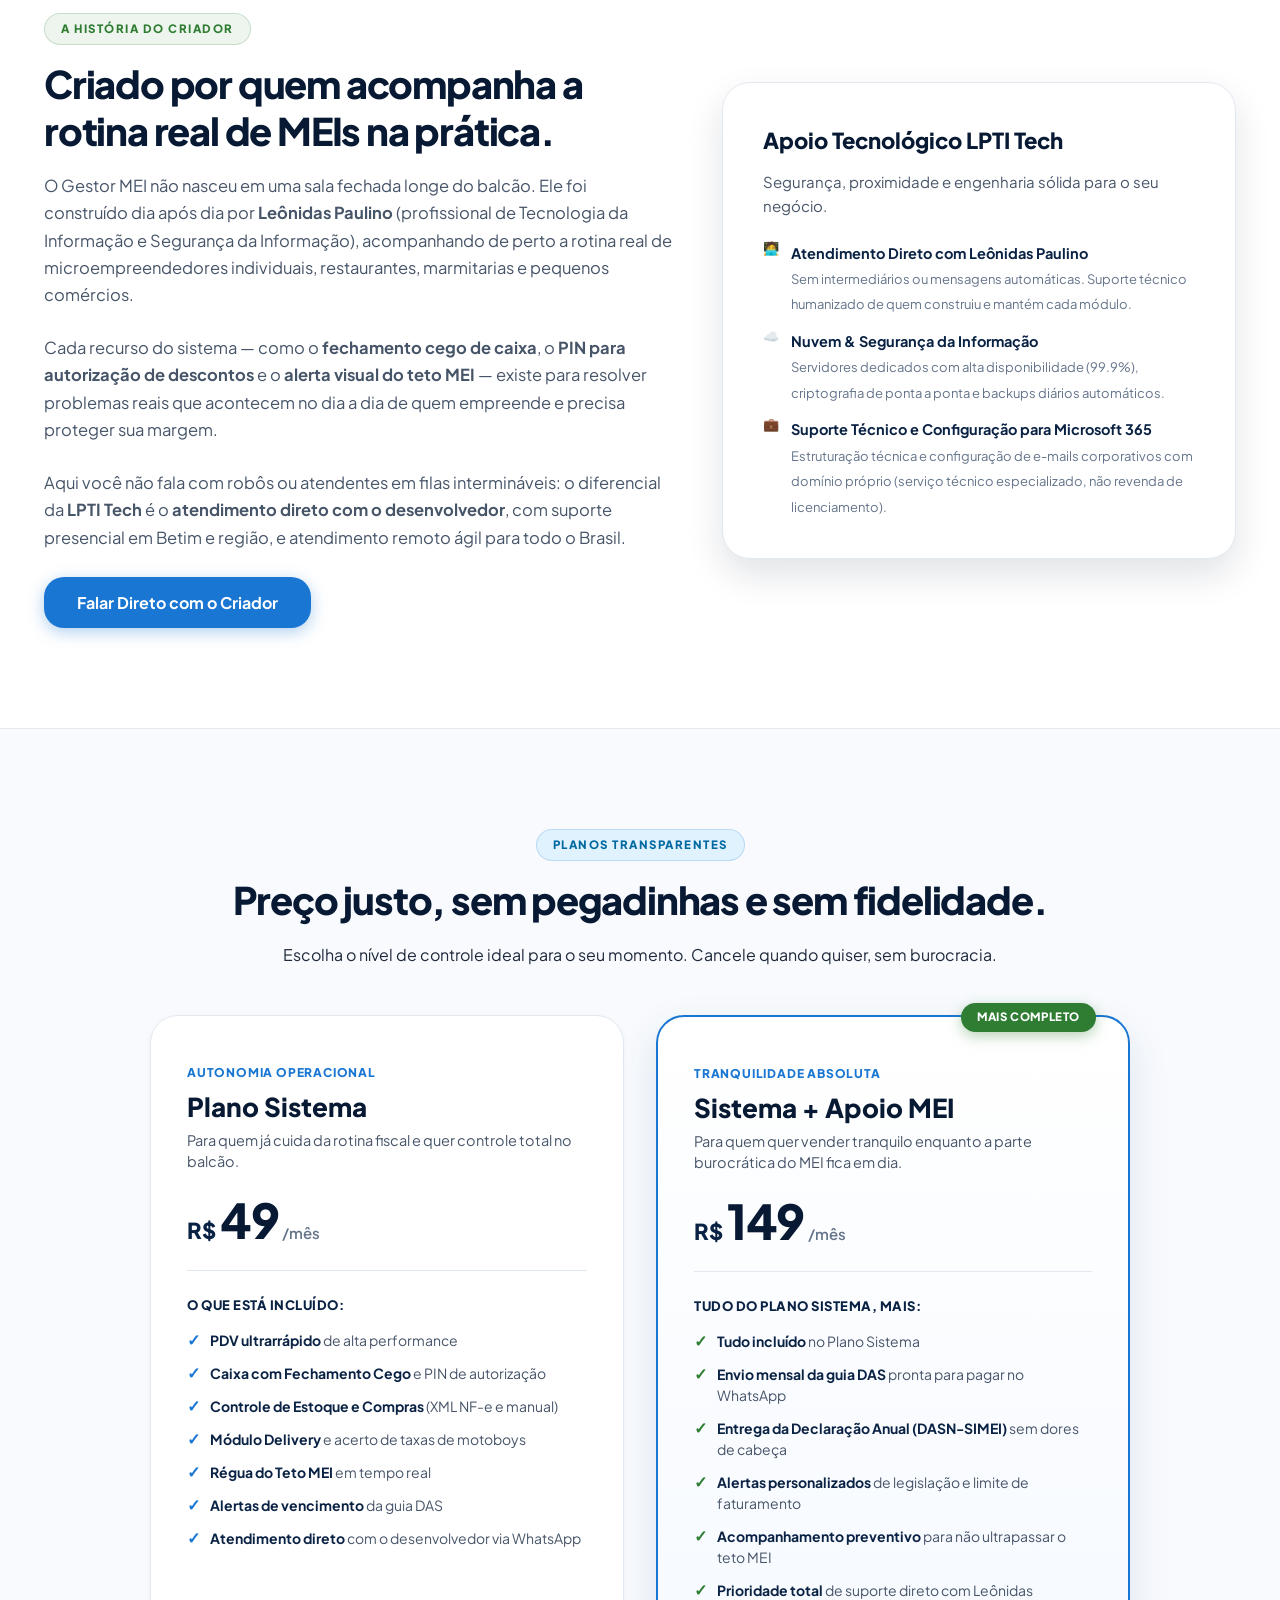
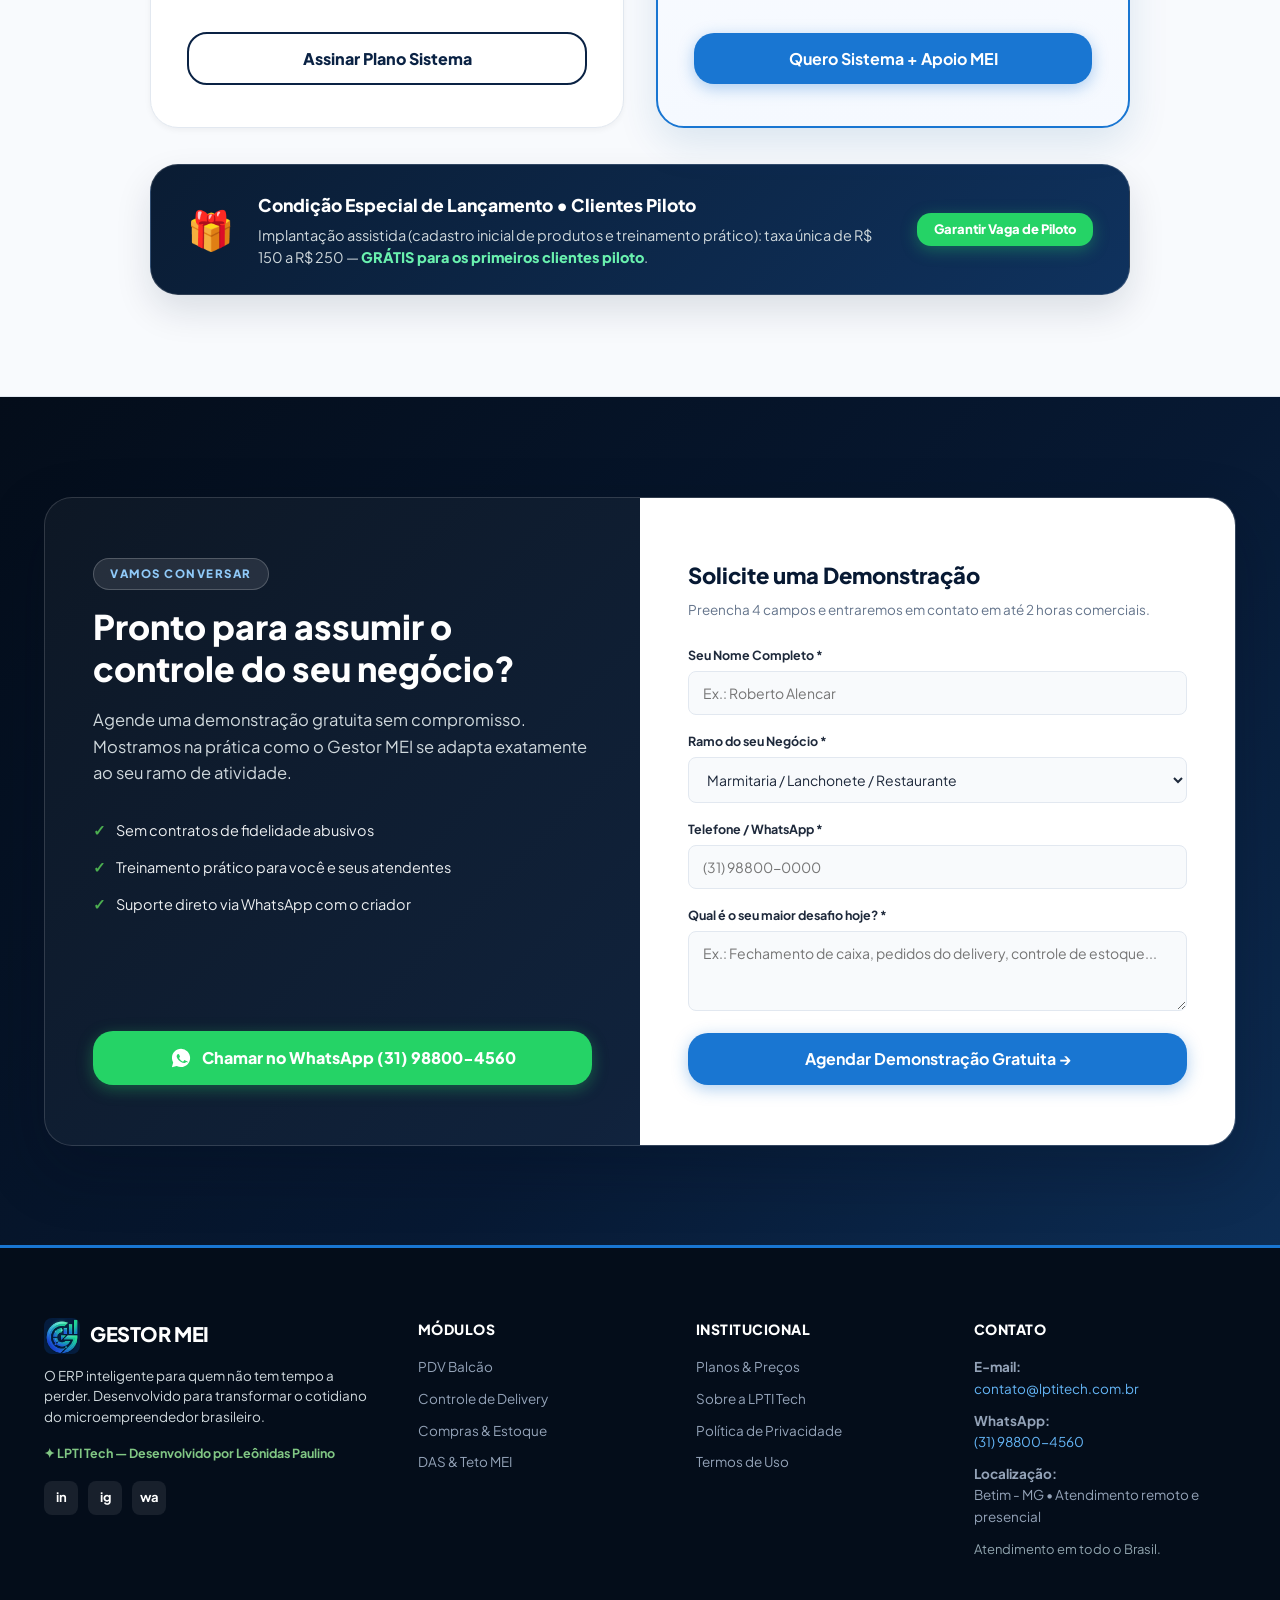
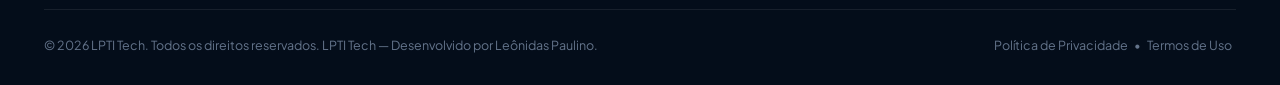
==== commit 2ac712d8: "fix: afastamento lateral do card Camada 2 na vista explodida 3D" ====
--- a/index.html
+++ b/index.html
@@ -262,7 +262,7 @@
             <p class="callout-desc">Operação intuitiva por atalhos ou código de barras. Seus atendentes vendem sem travar a fila.</p>
           </div>
 
-          <div class="callout-card card-mid" id="callout-2">
+          <div class="callout-card card-mid callout-layer-2" id="callout-2">
             <span class="callout-tag tag-green">Camada 2 &bull; Blindagem Anti-Desvios</span>
             <h4 class="callout-title">Fechamento Cego &amp; Segurança</h4>
             <p class="callout-desc">O operador conta o caixa sem ver o saldo prévio. Permissões restritas por perfil (Dono, Operador, Consultor).</p>
--- a/styles.css
+++ b/styles.css
@@ -799,8 +799,10 @@
   z-index: 31;
 }
 
-.callout-card.card-mid {
-  left: 24px;
+.callout-card.card-mid,
+.callout-layer-2 {
+  left: 4%; /* Afastamento lateral para nao sobrepor a placa isometrica do meio */
+  max-width: 270px;
   top: 50%;
   transform: translateY(-50%);
   z-index: 32;
@@ -1958,8 +1960,9 @@
     top: 20px;
     max-width: 250px;
   }
-  .callout-card.card-mid {
-    left: 12px;
+  .callout-card.card-mid,
+  .callout-layer-2 {
+    left: 2%;
     max-width: 250px;
   }
   .callout-card.card-bot {
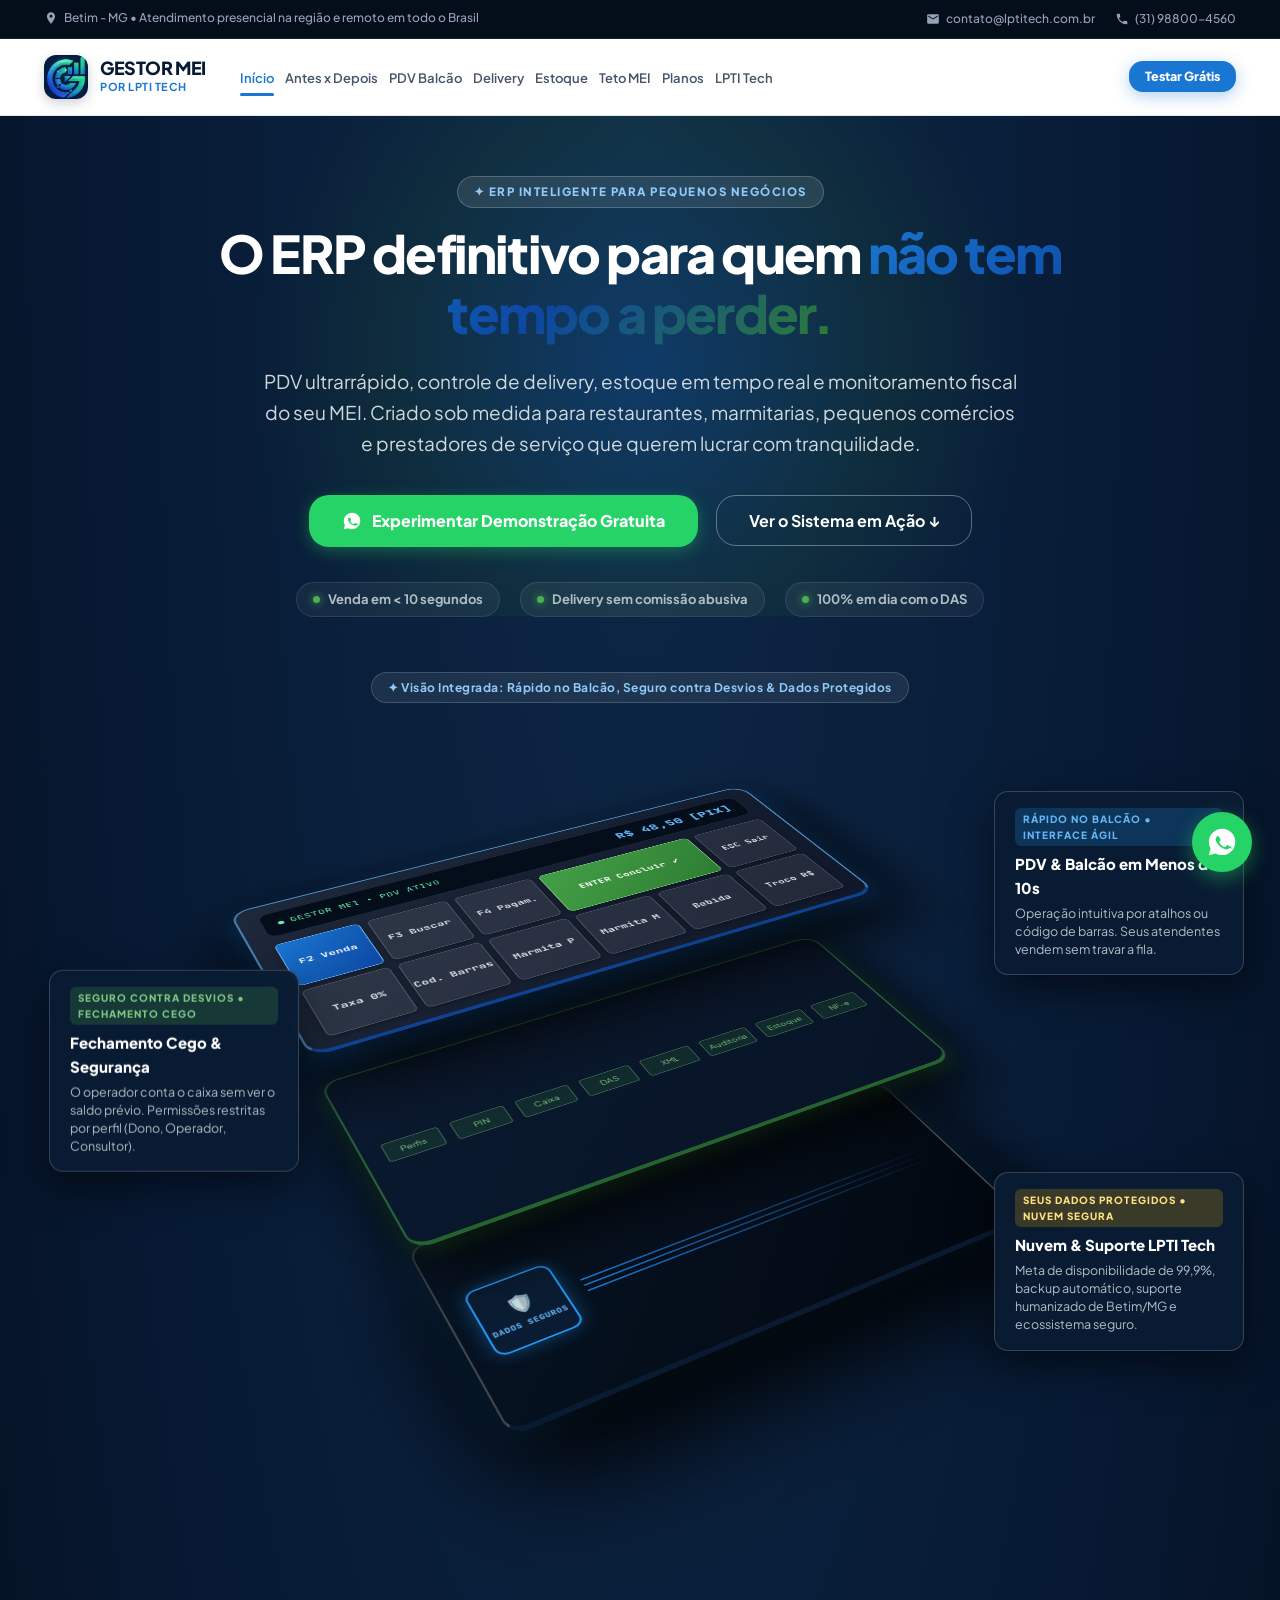
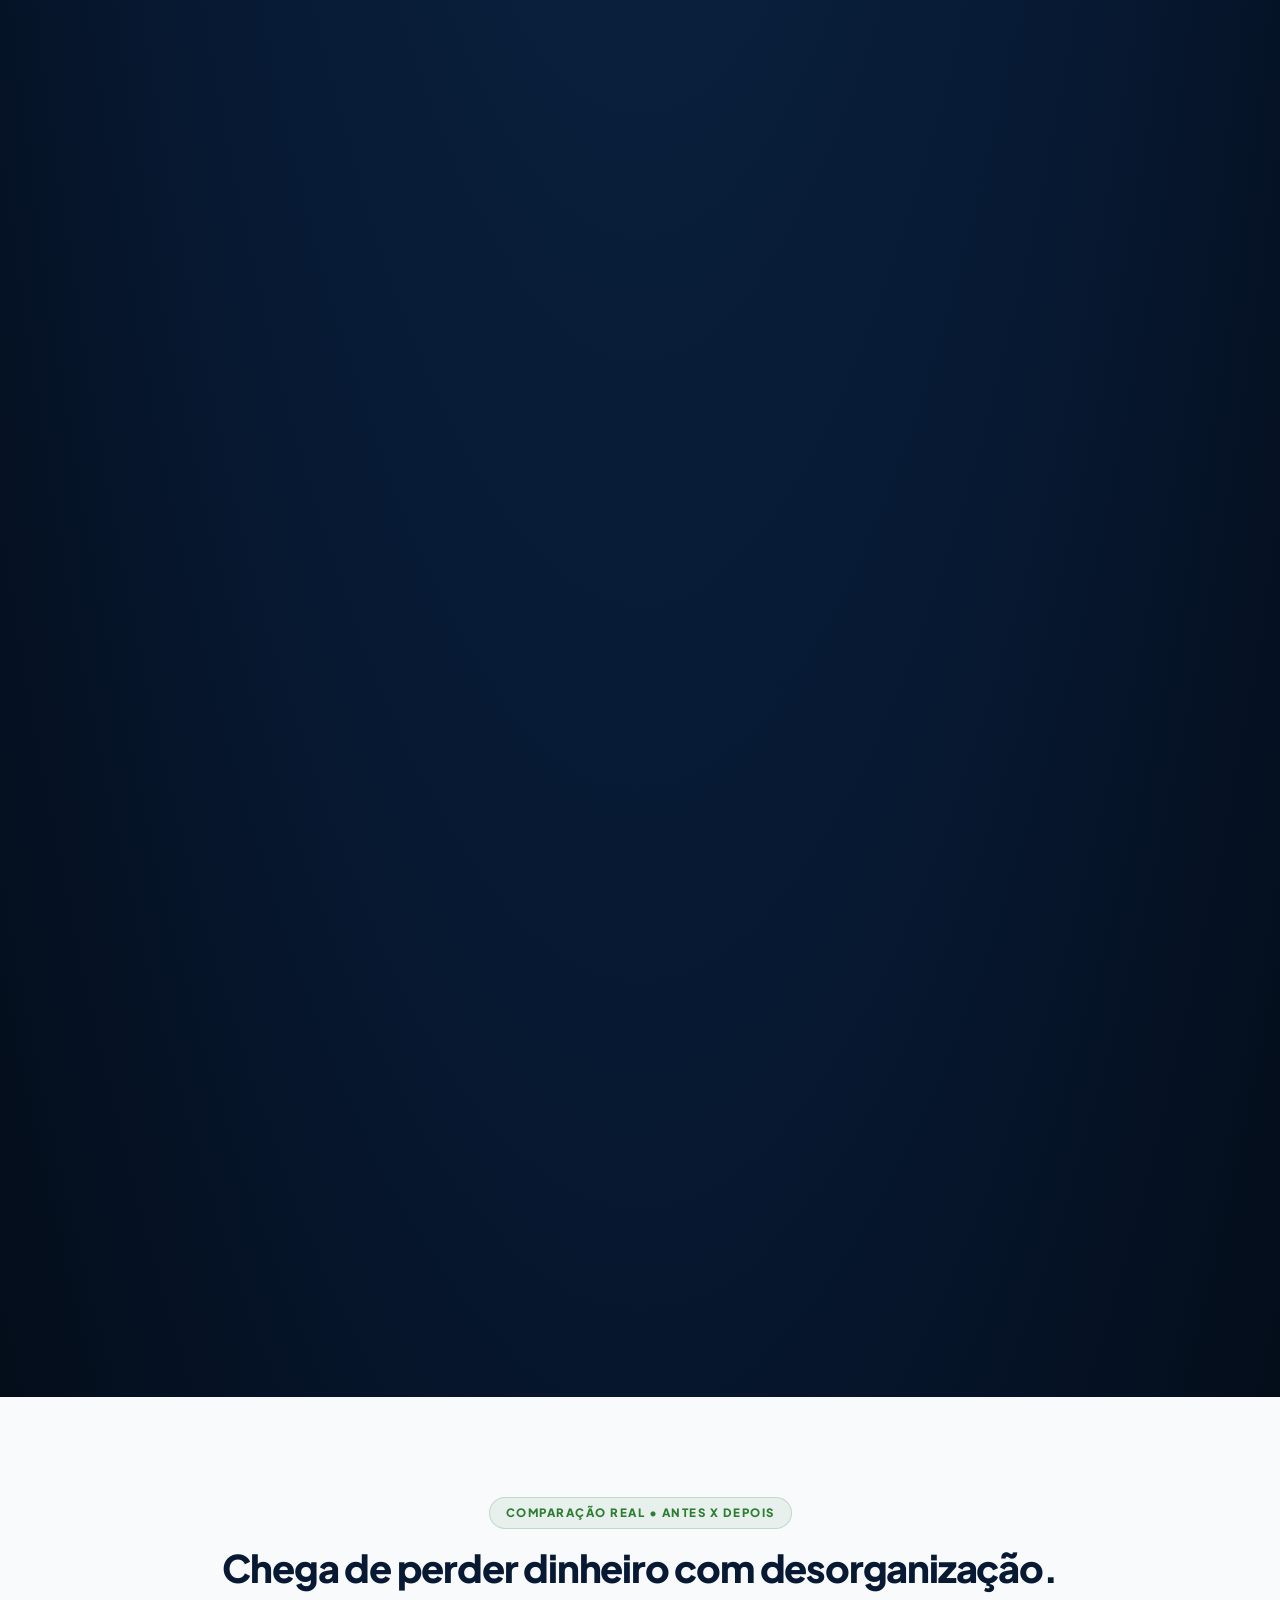
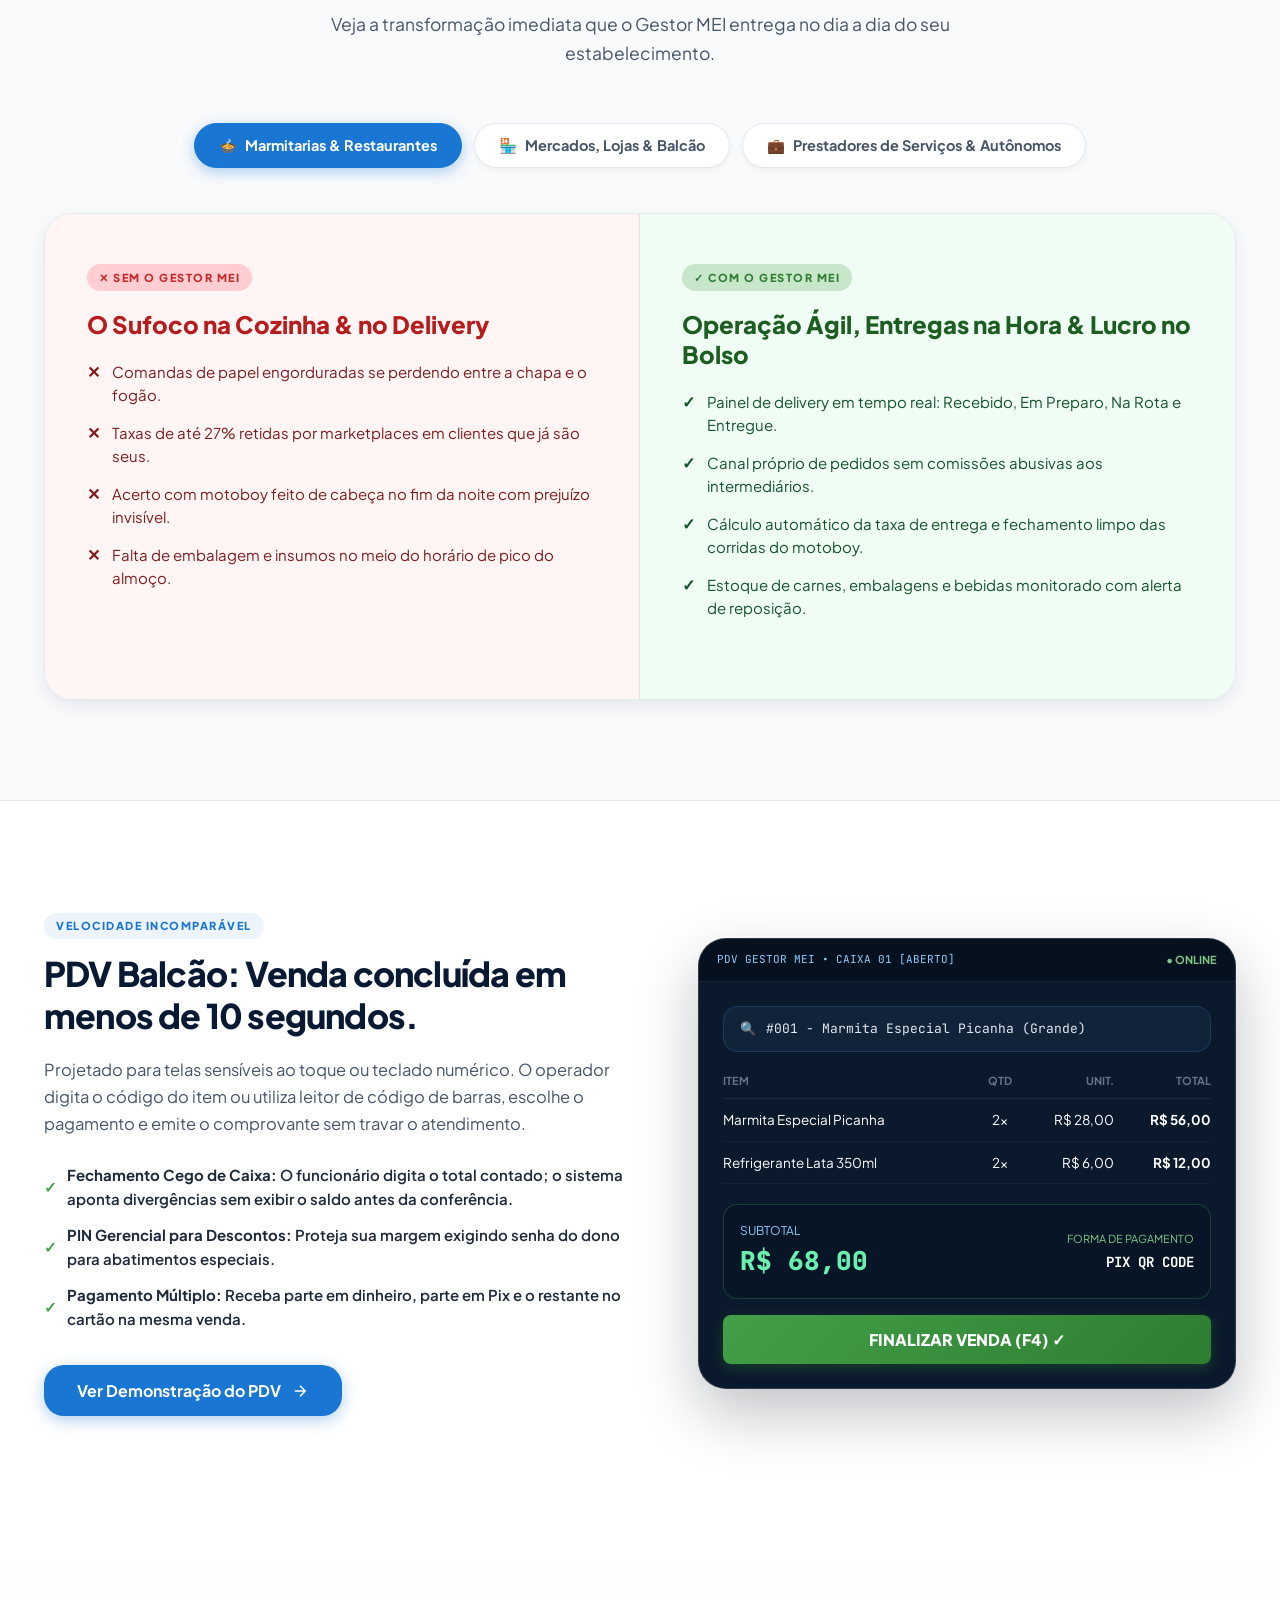
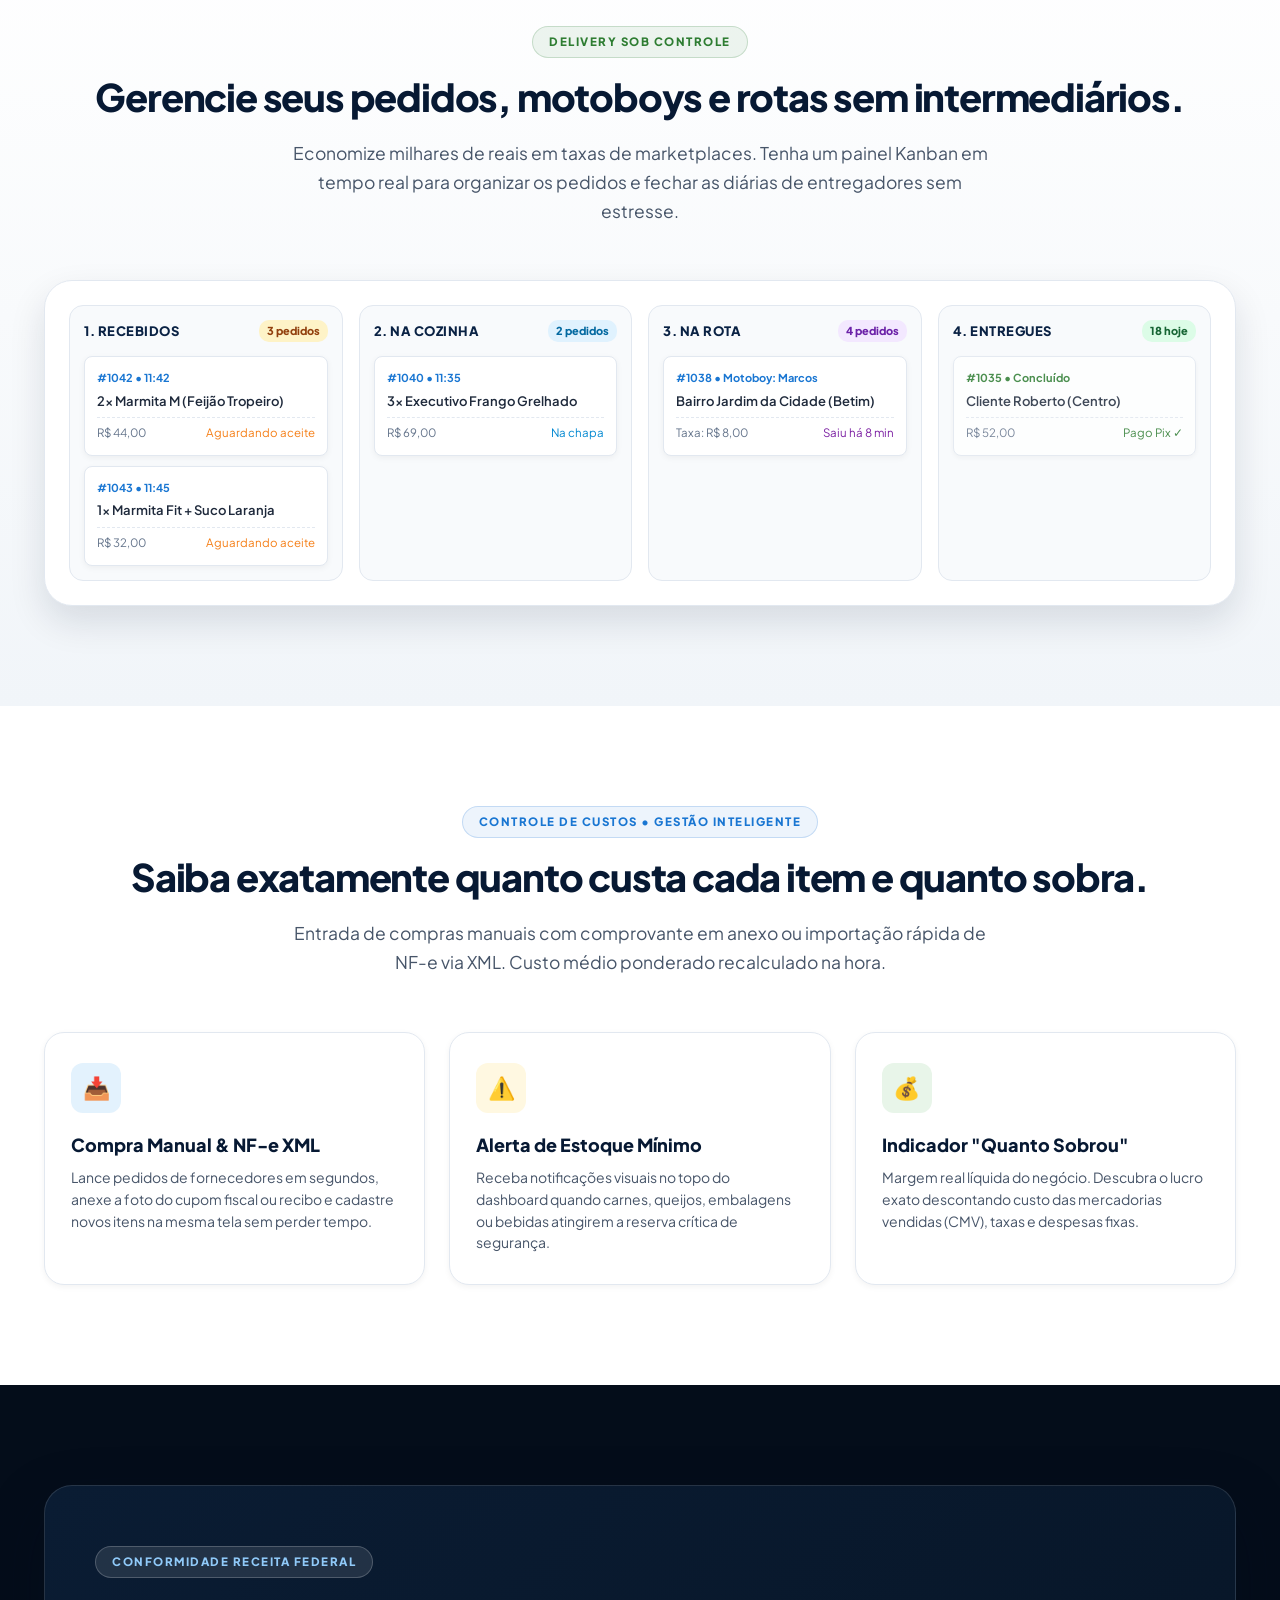
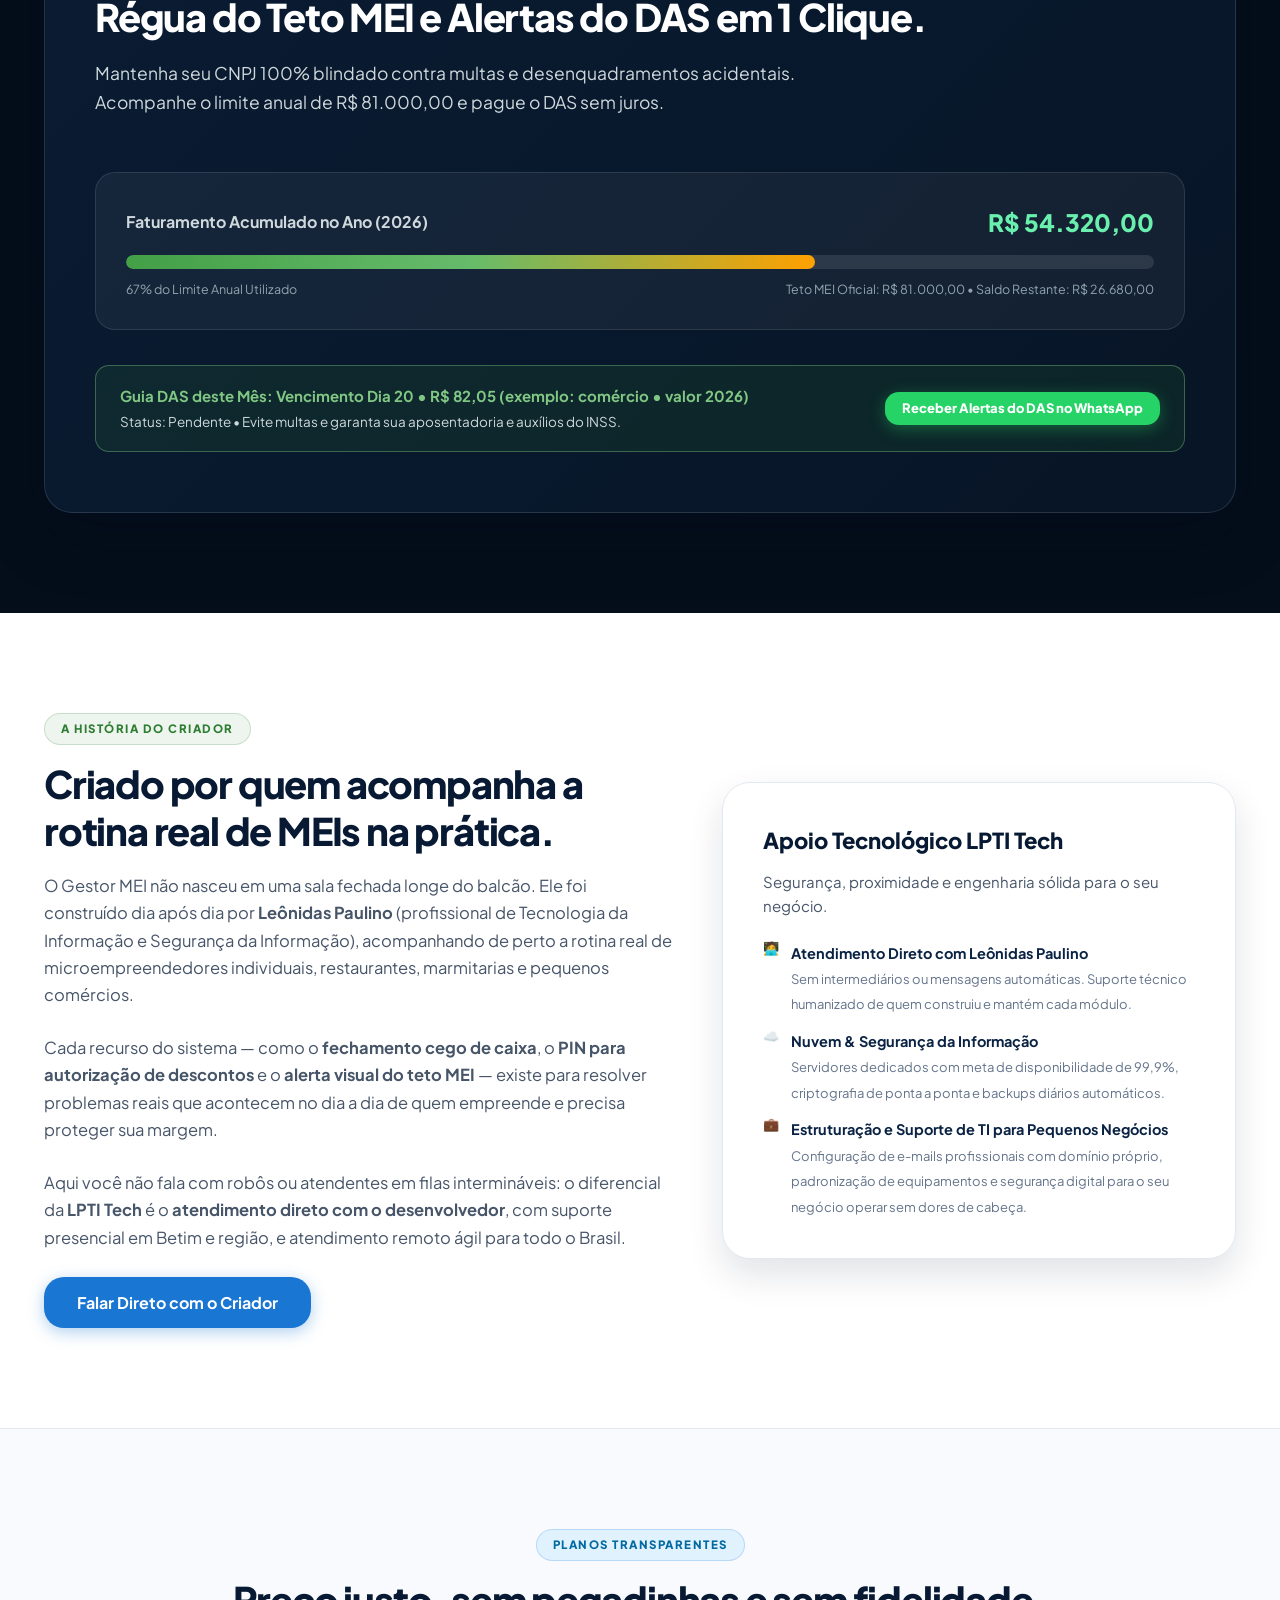
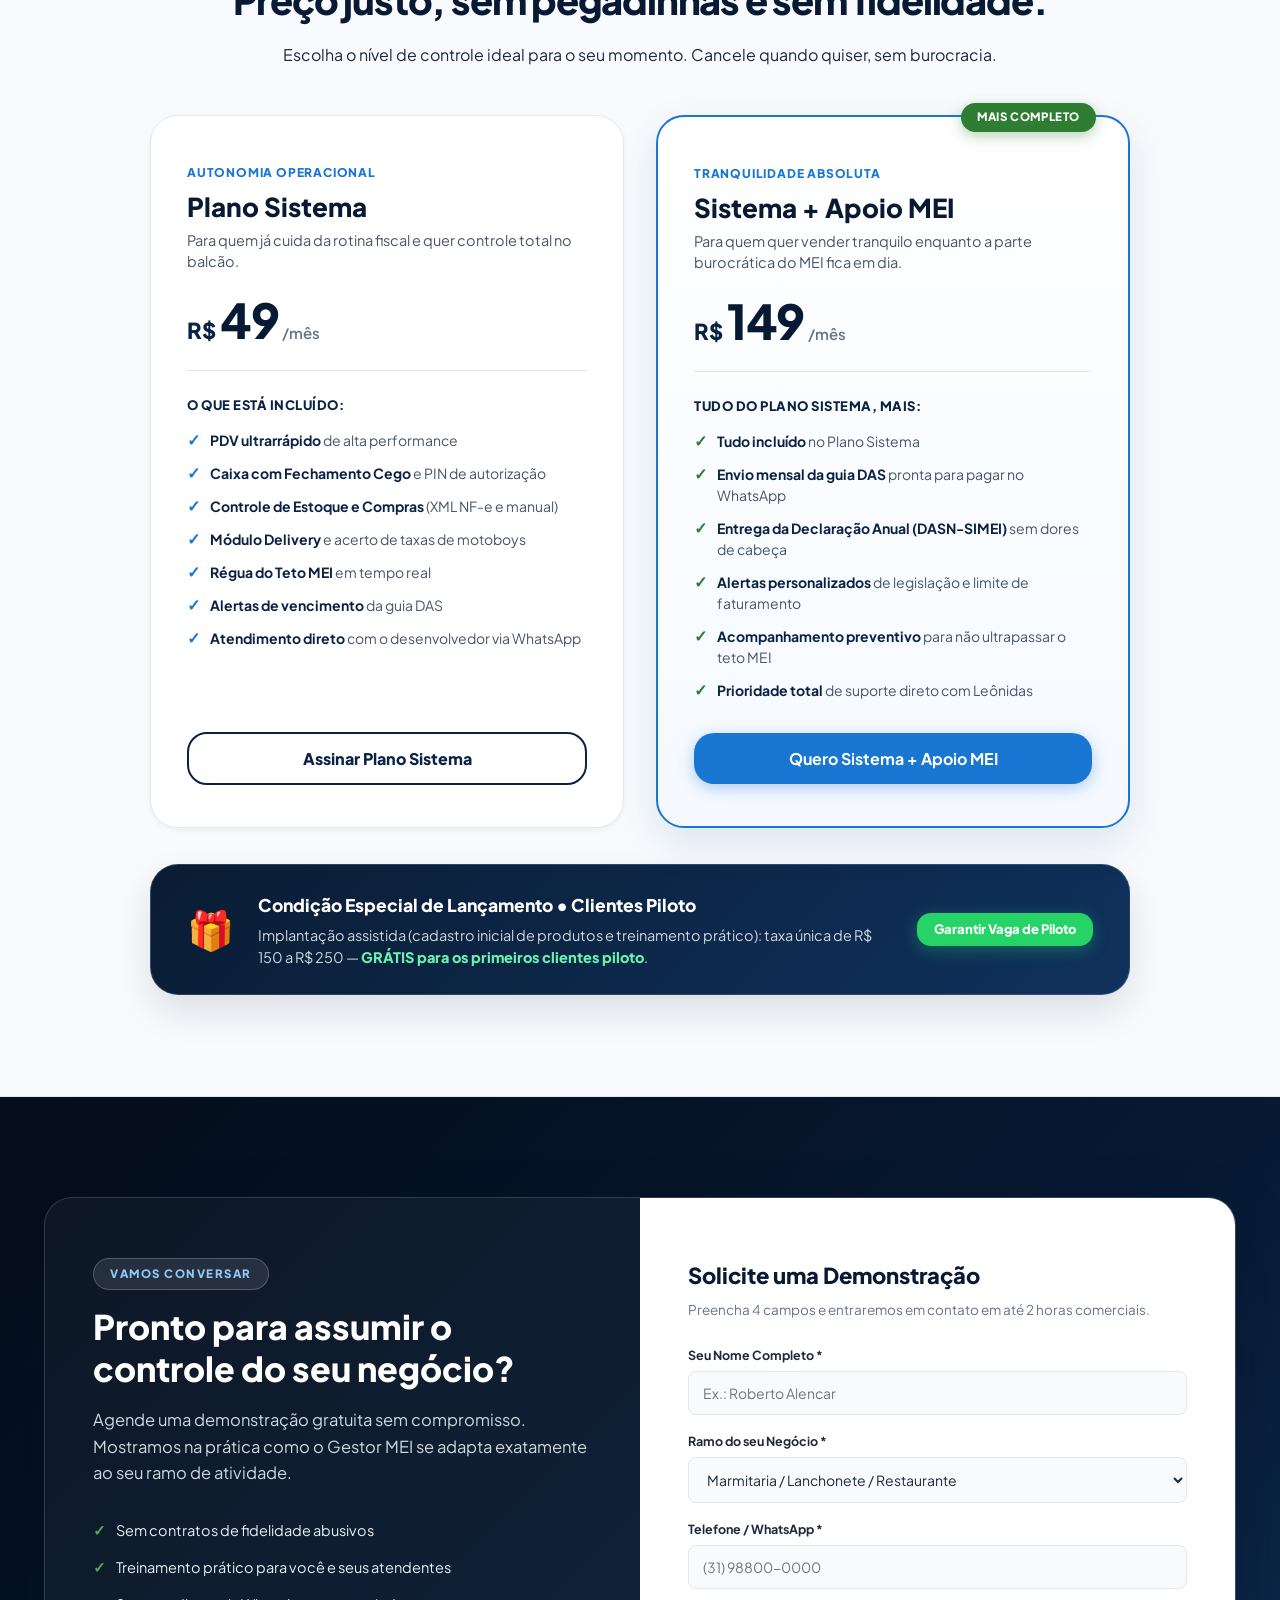
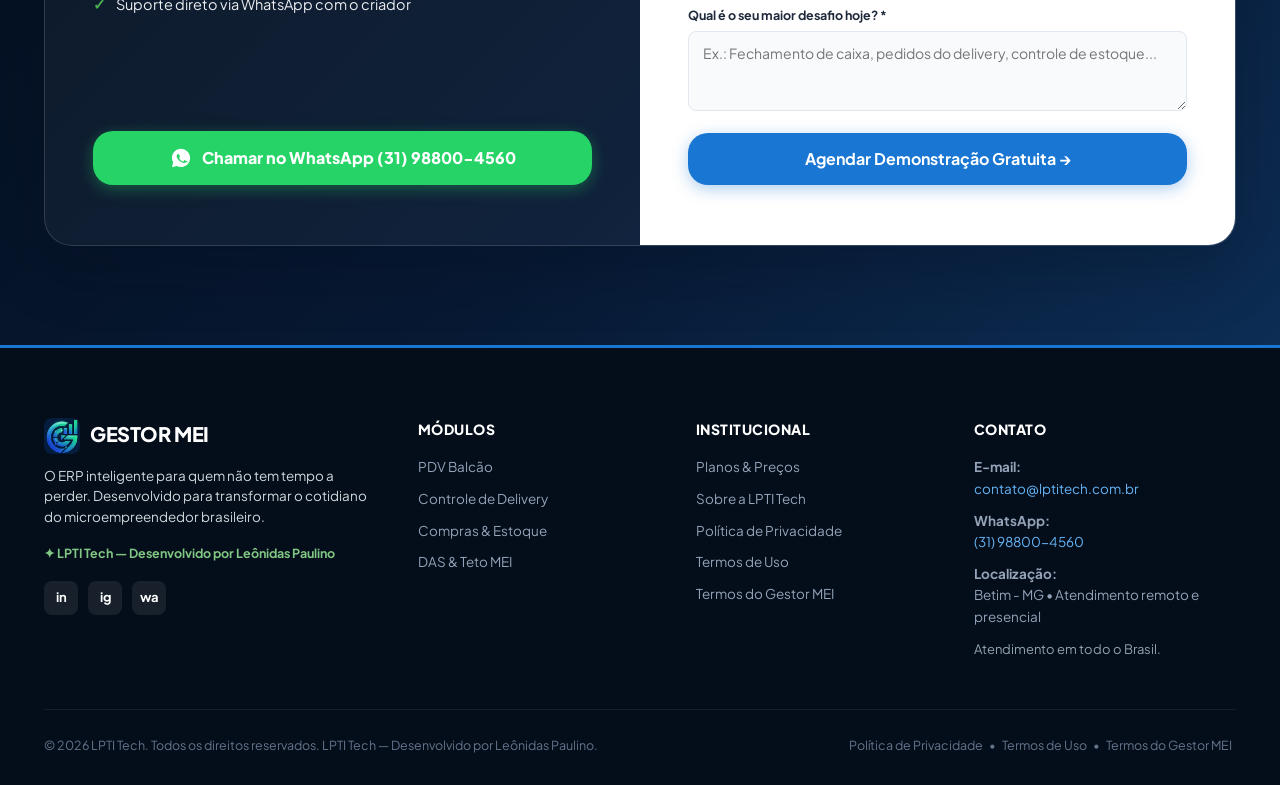
==== commit 665d3b9a: "feat: harmonizacao legal LGPD, Termos do SaaS Gestor MEI e revisao final de copy" ====
--- a/index.html
+++ b/index.html
@@ -203,7 +203,7 @@
         <div class="exploded-viewport">
           <div class="exploded-model-stack" id="exploded-model">
 
-            <!-- Camada 1: Keycaps / Interface do Usuário (Sobe no Scroll) -->
+            <!-- Placa Superior: Keycaps / Interface do Usuário (Sobe no Scroll) -->
             <div class="exploded-layer layer-keycaps" id="exploded-layer-1">
               <div class="layer-header-screen">
                 <span class="screen-live-label">GESTOR MEI &bull; PDV ATIVO</span>
@@ -224,10 +224,10 @@
               </div>
             </div>
 
-            <!-- Camada 2: Switches & Matriz de Segurança (Permanece Estável) -->
+            <!-- Placa Central: Switches & Matriz de Segurança (Permanece Estável) -->
             <div class="exploded-layer layer-switches" id="exploded-layer-2">
               <div class="matrix-grid-pattern">
-                <div class="switch-node">RBAC</div>
+                <div class="switch-node">Perfis</div>
                 <div class="switch-node">PIN</div>
                 <div class="switch-node">Caixa</div>
                 <div class="switch-node">DAS</div>
@@ -238,12 +238,12 @@
               </div>
             </div>
 
-            <!-- Camada 3: Chassi & Placa-Mãe (Desce no Scroll) -->
+            <!-- Placa Inferior: Chassi & Placa-Mãe (Desce no Scroll) -->
             <div class="exploded-layer layer-chassis" id="exploded-layer-3">
               <div class="chassis-circuits">
                 <div class="core-chip">
                   <span class="core-chip-logo">🛡️</span>
-                  <span class="core-chip-name">LPTI CORE</span>
+                  <span class="core-chip-name">DADOS SEGUROS</span>
                 </div>
                 <div class="bus-lines">
                   <div class="bus-line"></div>
@@ -257,21 +257,21 @@
 
           <!-- Callouts Explicativos Flutuantes (Colunas Laterais Externas) -->
           <div class="callout-card card-top" id="callout-1">
-            <span class="callout-tag tag-blue">Camada 1 &bull; Interface Ágil</span>
+            <span class="callout-tag tag-blue">Rápido no balcão &bull; Interface Ágil</span>
             <h4 class="callout-title">PDV &amp; Balcão em Menos de 10s</h4>
             <p class="callout-desc">Operação intuitiva por atalhos ou código de barras. Seus atendentes vendem sem travar a fila.</p>
           </div>
 
           <div class="callout-card card-mid callout-layer-2" id="callout-2">
-            <span class="callout-tag tag-green">Camada 2 &bull; Blindagem Anti-Desvios</span>
+            <span class="callout-tag tag-green">Seguro contra desvios &bull; Fechamento Cego</span>
             <h4 class="callout-title">Fechamento Cego &amp; Segurança</h4>
             <p class="callout-desc">O operador conta o caixa sem ver o saldo prévio. Permissões restritas por perfil (Dono, Operador, Consultor).</p>
           </div>
 
           <div class="callout-card card-bot" id="callout-3">
-            <span class="callout-tag tag-amber">Camada 3 &bull; Engenharia Sólida</span>
+            <span class="callout-tag tag-amber">Seus dados protegidos &bull; Nuvem Segura</span>
             <h4 class="callout-title">Nuvem &amp; Suporte LPTI Tech</h4>
-            <p class="callout-desc">Alta disponibilidade, backup automático, suporte humanizado de Betim/MG e ecossistema seguro.</p>
+            <p class="callout-desc">Meta de disponibilidade de 99,9%, backup automático, suporte humanizado de Betim/MG e ecossistema seguro.</p>
           </div>
         </div>
       </div>
@@ -523,7 +523,7 @@
   <section class="section" id="estoque">
     <div class="container" data-reveal>
       <div class="section-header text-center">
-        <div class="section-badge">CONTROLE DE CUSTOS &bull; SPRINT 8B</div>
+        <div class="section-badge">CONTROLE DE CUSTOS &bull; GESTÃO INTELIGENTE</div>
         <h2 class="section-title">Saiba exatamente quanto custa cada item e quanto sobra.</h2>
         <p class="section-desc">
           Entrada de compras manuais com comprovante em anexo ou importação rápida de NF-e via XML. Custo médio ponderado recalculado na hora.
@@ -588,11 +588,11 @@
         <!-- Box de Ação do DAS -->
         <div class="das-action-callout">
           <div class="das-callout-text">
-            <strong>Guia DAS deste Mês: Vencimento Dia 20 (R$ 75,60)</strong>
+            <strong>Guia DAS deste Mês: Vencimento Dia 20 &bull; R$ 82,05 (exemplo: comércio &bull; valor 2026)</strong>
             <span>Status: Pendente &bull; Evite multas e garanta sua aposentadoria e auxílios do INSS.</span>
           </div>
-          <a href="https://wa.me/5531988004560?text=Ol%C3%A1!%20Gostaria%20de%20ajuda%20para%20regularizar%20meu%20DAS%20MEI." target="_blank" rel="noopener noreferrer" class="btn btn-whatsapp btn-sm">
-            <span>Copiar Linha Pix do DAS</span>
+          <a href="https://wa.me/5531988004560?text=Ol%C3%A1!%20Gostaria%20de%20receber%20alertas%20e%20apoio%20para%20manter%20meu%20DAS%20MEI%20em%20dia." target="_blank" rel="noopener noreferrer" class="btn btn-whatsapp btn-sm">
+            <span>Receber Alertas do DAS no WhatsApp</span>
           </a>
         </div>
       </div>
@@ -639,15 +639,15 @@
               <span class="pillar-icon">☁️</span>
               <div>
                 <strong>Nuvem &amp; Segurança da Informação</strong>
-                <span>Servidores dedicados com alta disponibilidade (99.9%), criptografia de ponta a ponta e backups diários automáticos.</span>
+                <span>Servidores dedicados com meta de disponibilidade de 99,9%, criptografia de ponta a ponta e backups diários automáticos.</span>
               </div>
             </div>
 
             <div class="pillar-item">
               <span class="pillar-icon">💼</span>
               <div>
-                <strong>Suporte Técnico e Configuração para Microsoft 365</strong>
-                <span>Estruturação técnica e configuração de e-mails corporativos com domínio próprio (serviço técnico especializado, não revenda de licenciamento).</span>
+                <strong>Estruturação e Suporte de TI para Pequenos Negócios</strong>
+                <span>Configuração de e-mails profissionais com domínio próprio, padronização de equipamentos e segurança digital para o seu negócio operar sem dores de cabeça.</span>
               </div>
             </div>
           </div>
@@ -870,6 +870,7 @@
             <li><a href="#lptitech">Sobre a LPTI Tech</a></li>
             <li><a href="politica-de-privacidade.html">Política de Privacidade</a></li>
             <li><a href="termos-de-uso.html">Termos de Uso</a></li>
+            <li><a href="termos-servico-saas.html">Termos do Gestor MEI</a></li>
           </ul>
         </div>
 
@@ -890,7 +891,8 @@
         </div>
         <div class="footer-legal">
           <a href="politica-de-privacidade.html">Política de Privacidade</a> &bull; 
-          <a href="termos-de-uso.html">Termos de Uso</a>
+          <a href="termos-de-uso.html">Termos de Uso</a> &bull;
+          <a href="termos-servico-saas.html">Termos do Gestor MEI</a>
         </div>
       </div>
     </div>
--- a/styles.css
+++ b/styles.css
@@ -67,6 +67,8 @@
   font-size: 16px;
   scroll-behavior: smooth;
   text-rendering: optimizeLegibility;
+  overflow-x: clip; /* Corta vazamentos laterais sem criar contexto de rolagem e preserva 100% o position: sticky */
+  max-width: 100%;
 }
 
 body {
@@ -76,7 +78,6 @@
   line-height: 1.6;
   -webkit-font-smoothing: antialiased;
   -moz-osx-font-smoothing: grayscale;
-  overflow-x: hidden;
 }
 
 body.menu-open {
@@ -443,7 +444,6 @@
   position: relative;
   background: radial-gradient(ellipse at 50% 0%, #0d2847 0%, #071933 60%, #040d1a 100%);
   color: var(--white);
-  overflow: visible;
   padding-top: 60px;
 }
 
@@ -453,6 +453,7 @@
   left: 50%;
   transform: translateX(-50%);
   width: 1000px;
+  max-width: 100%;
   height: 500px;
   background: radial-gradient(circle, rgba(25, 118, 210, 0.25) 0%, rgba(46, 125, 50, 0.12) 45%, transparent 70%);
   pointer-events: none;
@@ -528,20 +529,20 @@
 /* Container do Track da Vista Explodida */
 .exploded-track {
   position: relative;
-  min-height: 360vh; /* Altura de rolagem para animação fluida e contínua */
+  min-height: 260vh; /* Calibrado para animacao acontecer presa na tela sem faixa azul vazia */
   width: 100%;
 }
 
 .exploded-sticky-stage {
   position: sticky;
-  top: 76px;
-  height: calc(100vh - 76px);
+  top: 72px;
+  height: calc(100vh - 72px);
   width: 100%;
   display: flex;
   flex-direction: column;
   align-items: center;
   justify-content: center;
-  overflow: hidden;
+  overflow: visible;
   padding: 10px 24px;
 }
 
@@ -1992,10 +1993,10 @@
 
   .nav-menu {
     position: fixed;
-    top: 76px;
+    top: 68px;
     left: -100%;
     width: 100%;
-    height: calc(100vh - 76px);
+    height: calc(100vh - 68px);
     background-color: var(--white);
     flex-direction: column;
     padding: 30px 24px;
@@ -2031,29 +2032,213 @@
     border-right: none;
     border-bottom: 1px solid #FED7D7;
   }
-
-  /* Vista Explodida Adaptada em Telas Médias/Pequenas */
+}
+
+/* ================= MOBILE OTIMIZADO (<= 768px) ================= */
+@media (max-width: 768px) {
+  .container {
+    padding: 0 16px;
+  }
+
+  /* Header Superior Mobile com Respiro */
+  .navbar-container {
+    padding: 0 16px;
+    height: 68px;
+    gap: 8px;
+  }
+
+  .brand-wrapper {
+    margin-right: 0;
+    gap: 8px;
+  }
+
+  .brand-icon {
+    width: 34px;
+    height: 34px;
+    border-radius: 9px;
+  }
+
+  .brand-title {
+    font-size: 15px;
+  }
+
+  .brand-sub {
+    font-size: 9px;
+  }
+
+  .nav-cta-box {
+    gap: 8px;
+    margin-left: auto;
+  }
+
+  .nav-cta {
+    padding: 6px 12px;
+    font-size: 12px;
+    font-weight: 700;
+  }
+
+  .hamburger {
+    padding: 4px;
+  }
+
+  /* Palco 3D & Vista Explodida no Mobile (Touch & Scroll) */
+  .exploded-track {
+    min-height: 220vh;
+    width: 100%;
+  }
+
+  .exploded-sticky-stage {
+    position: sticky;
+    top: 72px;
+    height: calc(100vh - 72px);
+    padding: 8px 16px 16px;
+    display: flex;
+    flex-direction: column;
+    align-items: center;
+    justify-content: center;
+    overflow: visible;
+    width: 100%;
+  }
+
+  .exploded-stage-indicator {
+    position: relative;
+    top: 0;
+    margin-bottom: 6px;
+    font-size: 11px;
+    padding: 4px 12px;
+    white-space: nowrap;
+    overflow: hidden;
+    text-overflow: ellipsis;
+    max-width: 94%;
+    flex-shrink: 0;
+  }
+
   .exploded-viewport {
-    height: auto;
-    flex-direction: column;
-    padding: 20px 0;
-  }
-
-  .exploded-model-stack {
-    width: 90%;
-    max-width: 440px;
-    height: 220px;
-    transform: rotateX(35deg) rotateZ(-12deg);
-    margin-bottom: 20px;
-  }
-
-  .callout-card {
-    position: static;
+    height: 310px;
     width: 100%;
     max-width: 100%;
-    margin-top: 12px;
-    opacity: 1 !important;
-    transform: none !important;
+    perspective: 1100px;
+    display: flex;
+    align-items: center;
+    justify-content: center;
+    margin: 0 auto;
+    overflow: visible;
+    position: relative;
+  }
+
+  .exploded-model-stack {
+    width: 580px;
+    height: 260px;
+    transform-origin: center center;
+    transform: scale(0.56) rotateX(42deg) rotateZ(-16deg);
+    margin: 0 auto;
+  }
+
+  /* Callouts Compactos e Uniformes na Base da Viewport Fixa */
+  .callout-card,
+  .callout-card.card-top,
+  .callout-card.card-mid,
+  .callout-card.card-bot,
+  .callout-layer-2 {
+    position: absolute;
+    left: 50% !important;
+    right: auto !important;
+    top: auto !important;
+    bottom: 14px !important;
+    transform: translateX(-50%) !important;
+    width: calc(100% - 32px) !important;
+    max-width: 360px !important;
+    padding: 12px 16px !important;
+    border-radius: 12px;
+    margin: 0 auto !important;
+    pointer-events: none;
+    z-index: 50;
+    opacity: 0;
+    transition: opacity 0.25s ease, transform 0.25s ease;
+  }
+
+  .callout-title {
+    font-size: 14px;
+    margin-bottom: 3px;
+  }
+
+  .callout-desc {
+    font-size: 12px;
+    line-height: 1.4;
+  }
+
+  .callout-tag {
+    font-size: 9px;
+    padding: 2px 6px;
+    margin-bottom: 3px;
+  }
+
+  /* Correção do Card Teto MEI no Mobile */
+  .fiscal-container-card {
+    padding: 30px 18px;
+  }
+
+  .fiscal-meter-box {
+    padding: 20px 16px;
+  }
+
+  .meter-header {
+    flex-direction: column;
+    align-items: flex-start;
+    gap: 6px;
+  }
+
+  .meter-title {
+    font-size: 14.5px;
+    line-height: 1.35;
+  }
+
+  .meter-value {
+    font-size: clamp(1.4rem, 6vw, 2rem);
+    line-height: 1.1;
+    word-break: break-word;
+  }
+
+  .meter-footer-note {
+    flex-direction: column;
+    gap: 4px;
+    font-size: 11.5px;
+  }
+
+  .das-action-callout {
+    flex-direction: column;
+    align-items: flex-start;
+    padding: 16px;
+  }
+
+  .das-action-callout .btn {
+    width: 100%;
+  }
+}
+
+/* ================= SMARTPHONES COMPACTOS (<= 390px) ================= */
+@media (max-width: 390px) {
+  .exploded-viewport {
+    height: 275px;
+  }
+
+  .exploded-model-stack {
+    transform: scale(0.58) rotateX(42deg) rotateZ(-16deg);
+  }
+
+  .callout-card,
+  .callout-card.card-top,
+  .callout-card.card-mid,
+  .callout-card.card-bot,
+  .callout-layer-2 {
+    bottom: 8px !important;
+    padding: 10px 14px !important;
+    max-width: 320px !important;
+  }
+
+  .callout-desc {
+    font-size: 11.5px;
+    line-height: 1.35;
   }
 }
 
@@ -2065,3 +2250,89 @@
   .footer-top { grid-template-columns: 1fr; }
   .whatsapp-float { bottom: 20px; right: 20px; width: 52px; height: 52px; }
 }
+
+/* ================= PÁGINAS LEGAIS (POLÍTICA DE PRIVACIDADE & TERMOS) ================= */
+.legal-header {
+  background: linear-gradient(180deg, var(--navy-darker) 0%, var(--navy-dark) 100%);
+  padding: 80px 0 60px;
+  color: var(--white);
+  text-align: center;
+  border-bottom: 1px solid rgba(255, 255, 255, 0.1);
+}
+
+.legal-title {
+  font-size: clamp(2rem, 4vw, 3rem);
+  font-weight: 800;
+  margin-bottom: 16px;
+  color: var(--white);
+  letter-spacing: -0.5px;
+}
+
+.legal-subtitle {
+  font-size: 16px;
+  color: #B0BEC5;
+  max-width: 760px;
+  margin: 0 auto;
+  line-height: 1.6;
+}
+
+.legal-body {
+  background-color: var(--gray-light);
+  padding: 60px 0 100px;
+}
+
+.legal-card {
+  background: var(--white);
+  border: 1px solid var(--gray-border);
+  border-radius: var(--radius-xl);
+  padding: 48px 42px;
+  box-shadow: var(--shadow-sm);
+  max-width: 900px;
+  margin: 0 auto;
+}
+
+.legal-card h2 {
+  font-size: 20px;
+  font-weight: 800;
+  color: var(--navy-darker);
+  margin-top: 36px;
+  margin-bottom: 14px;
+  padding-bottom: 8px;
+  border-bottom: 2px solid var(--gray-subtle);
+}
+
+.legal-card h2:first-of-type {
+  margin-top: 24px;
+}
+
+.legal-card p,
+.legal-card li {
+  font-size: 15px;
+  color: var(--slate);
+  line-height: 1.7;
+}
+
+.legal-card ul {
+  margin: 14px 0 20px 24px;
+}
+
+.legal-card li {
+  margin-bottom: 10px;
+}
+
+.legal-info-box {
+  background: #EBF3FC;
+  border-left: 4px solid var(--primary);
+  border-radius: var(--radius-sm);
+  padding: 18px 22px;
+  margin: 24px 0 32px;
+  font-size: 15px;
+  color: var(--navy-dark);
+  line-height: 1.6;
+}
+
+@media (max-width: 768px) {
+  .legal-header { padding: 50px 0 40px; }
+  .legal-card { padding: 28px 20px; }
+  .legal-card h2 { font-size: 18px; margin-top: 28px; }
+}
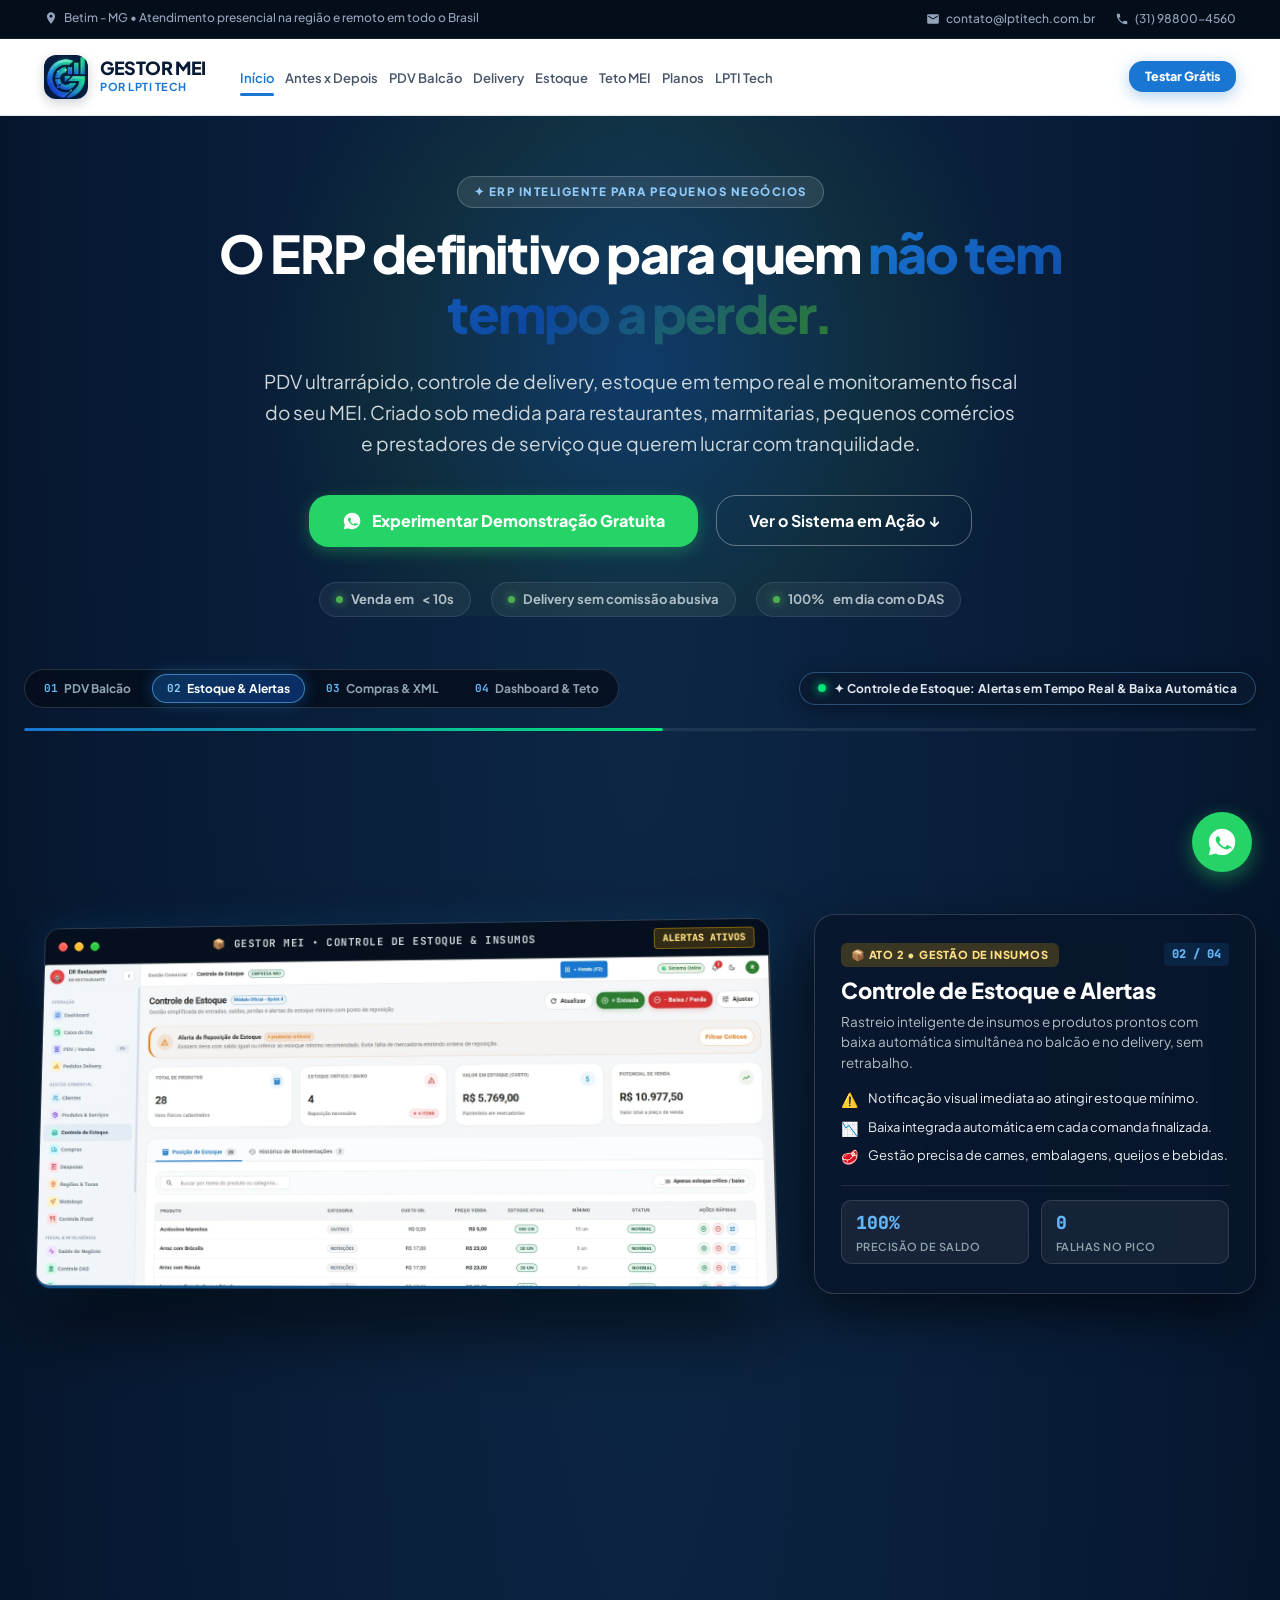
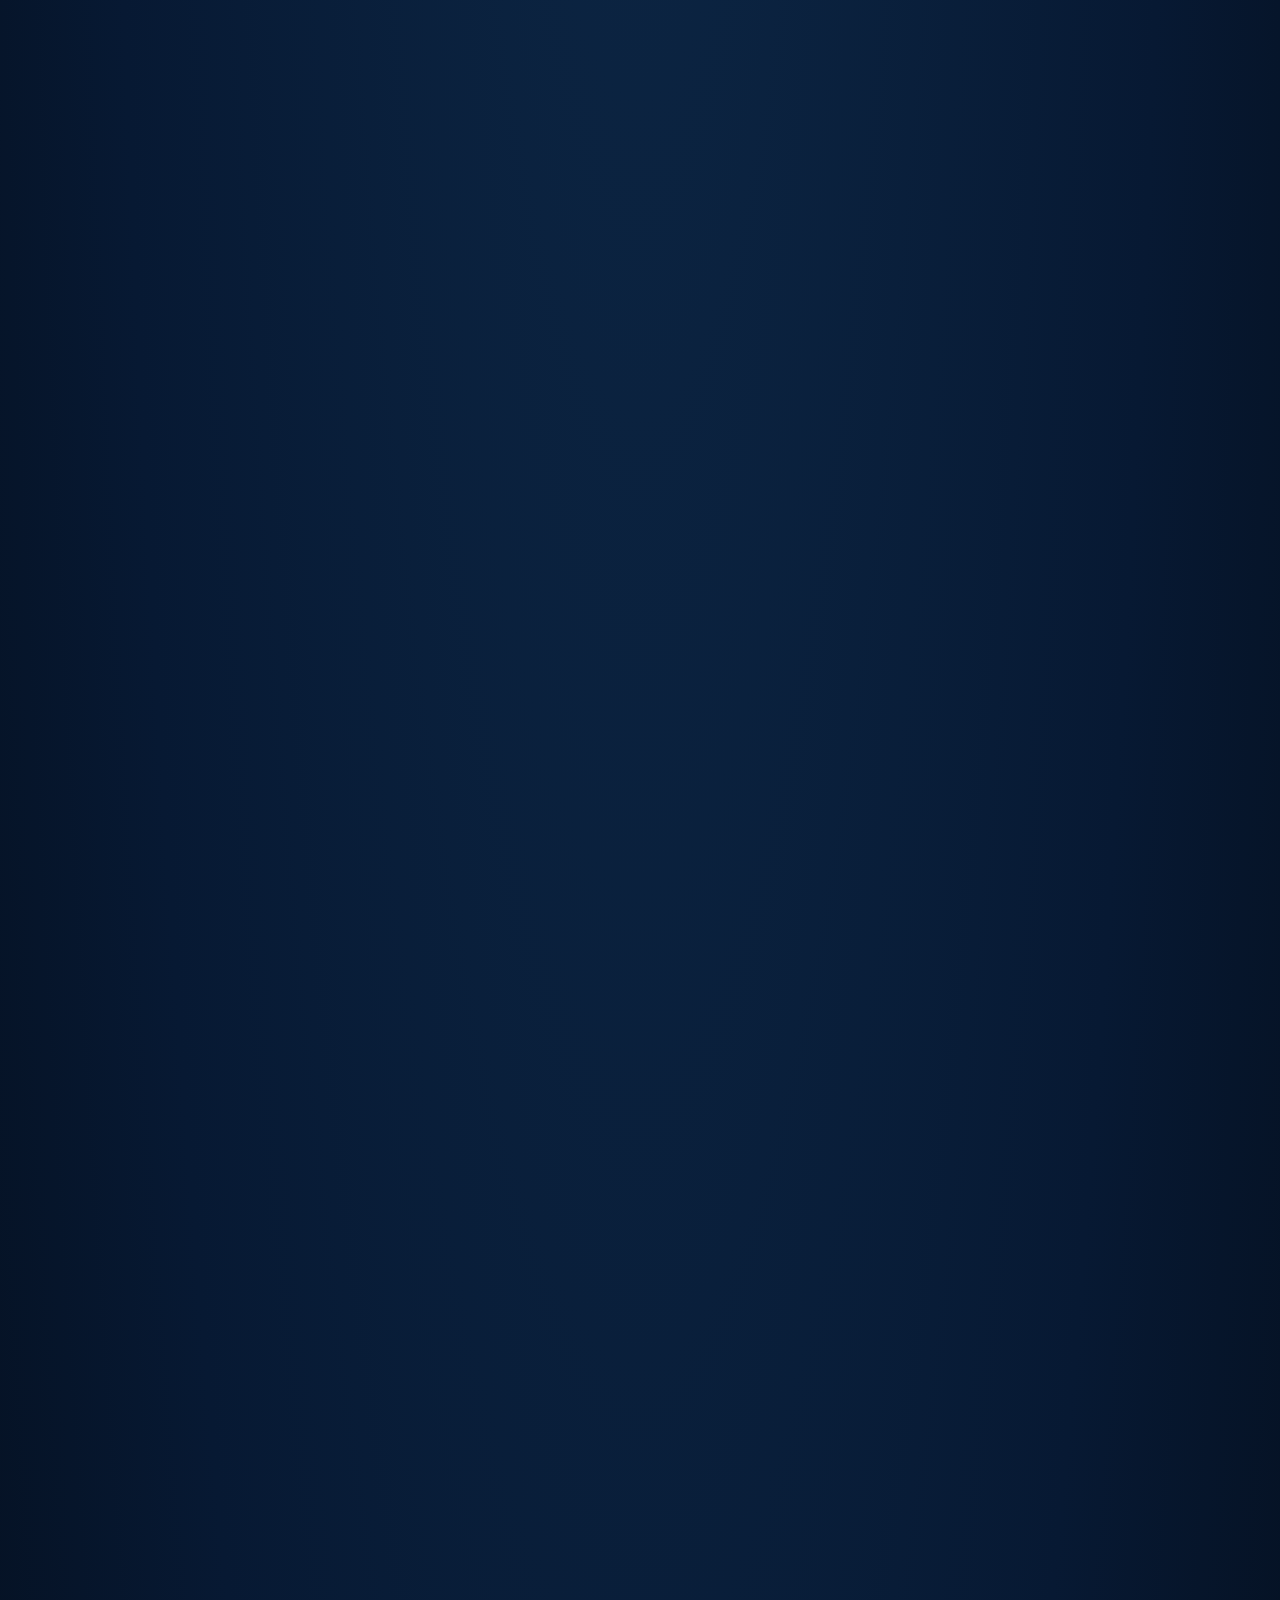
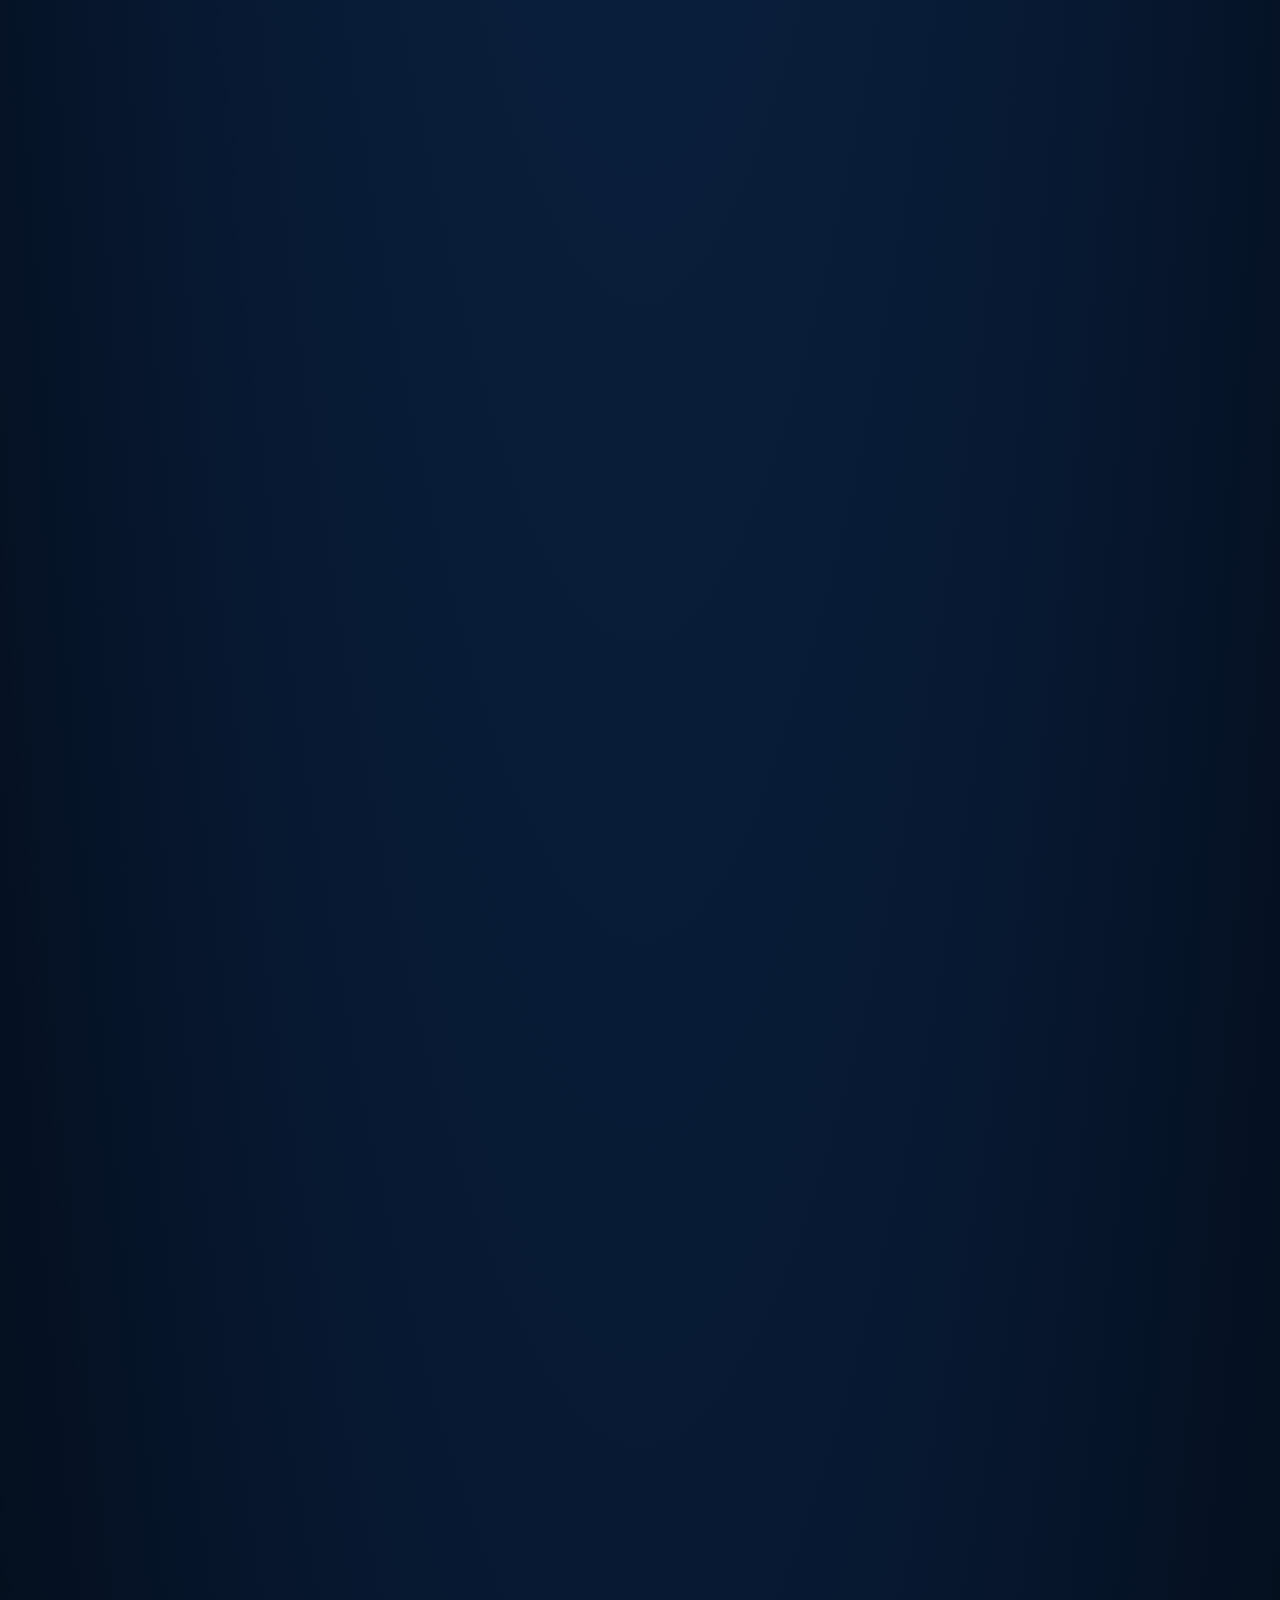
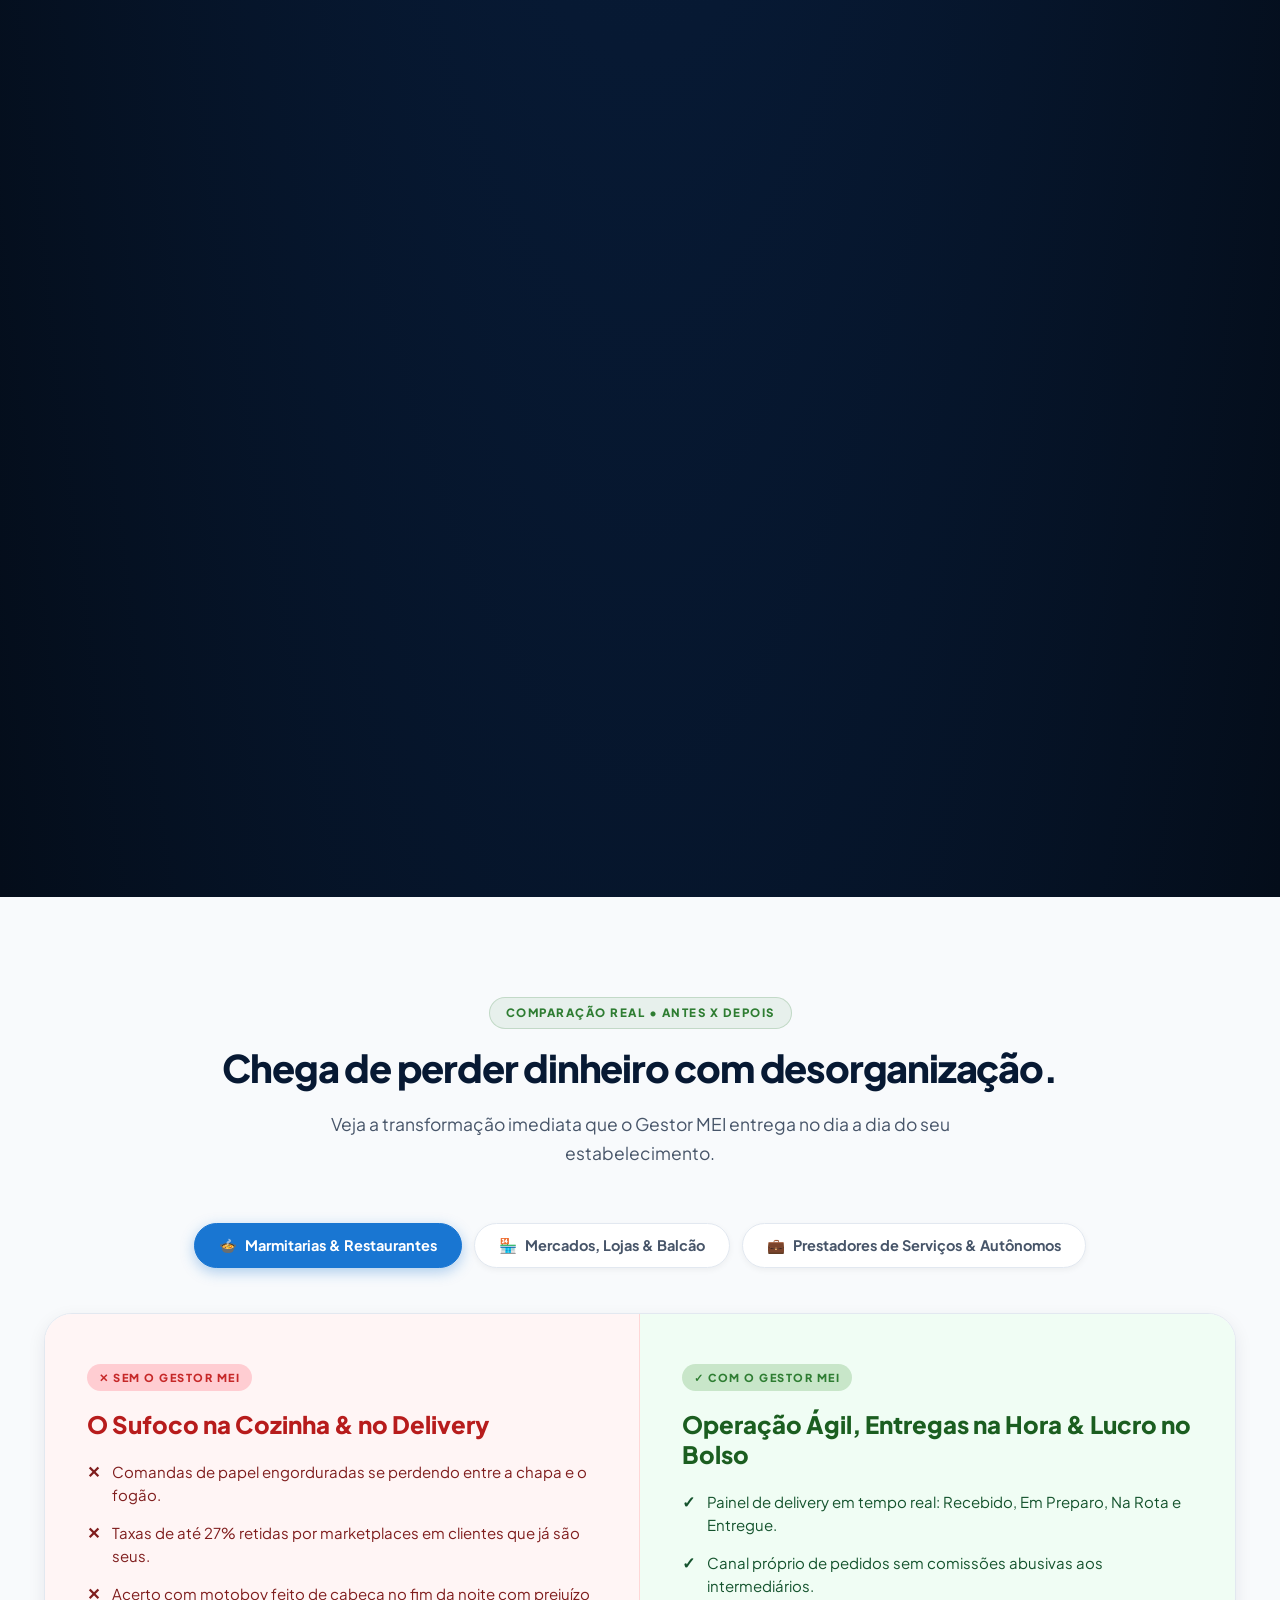
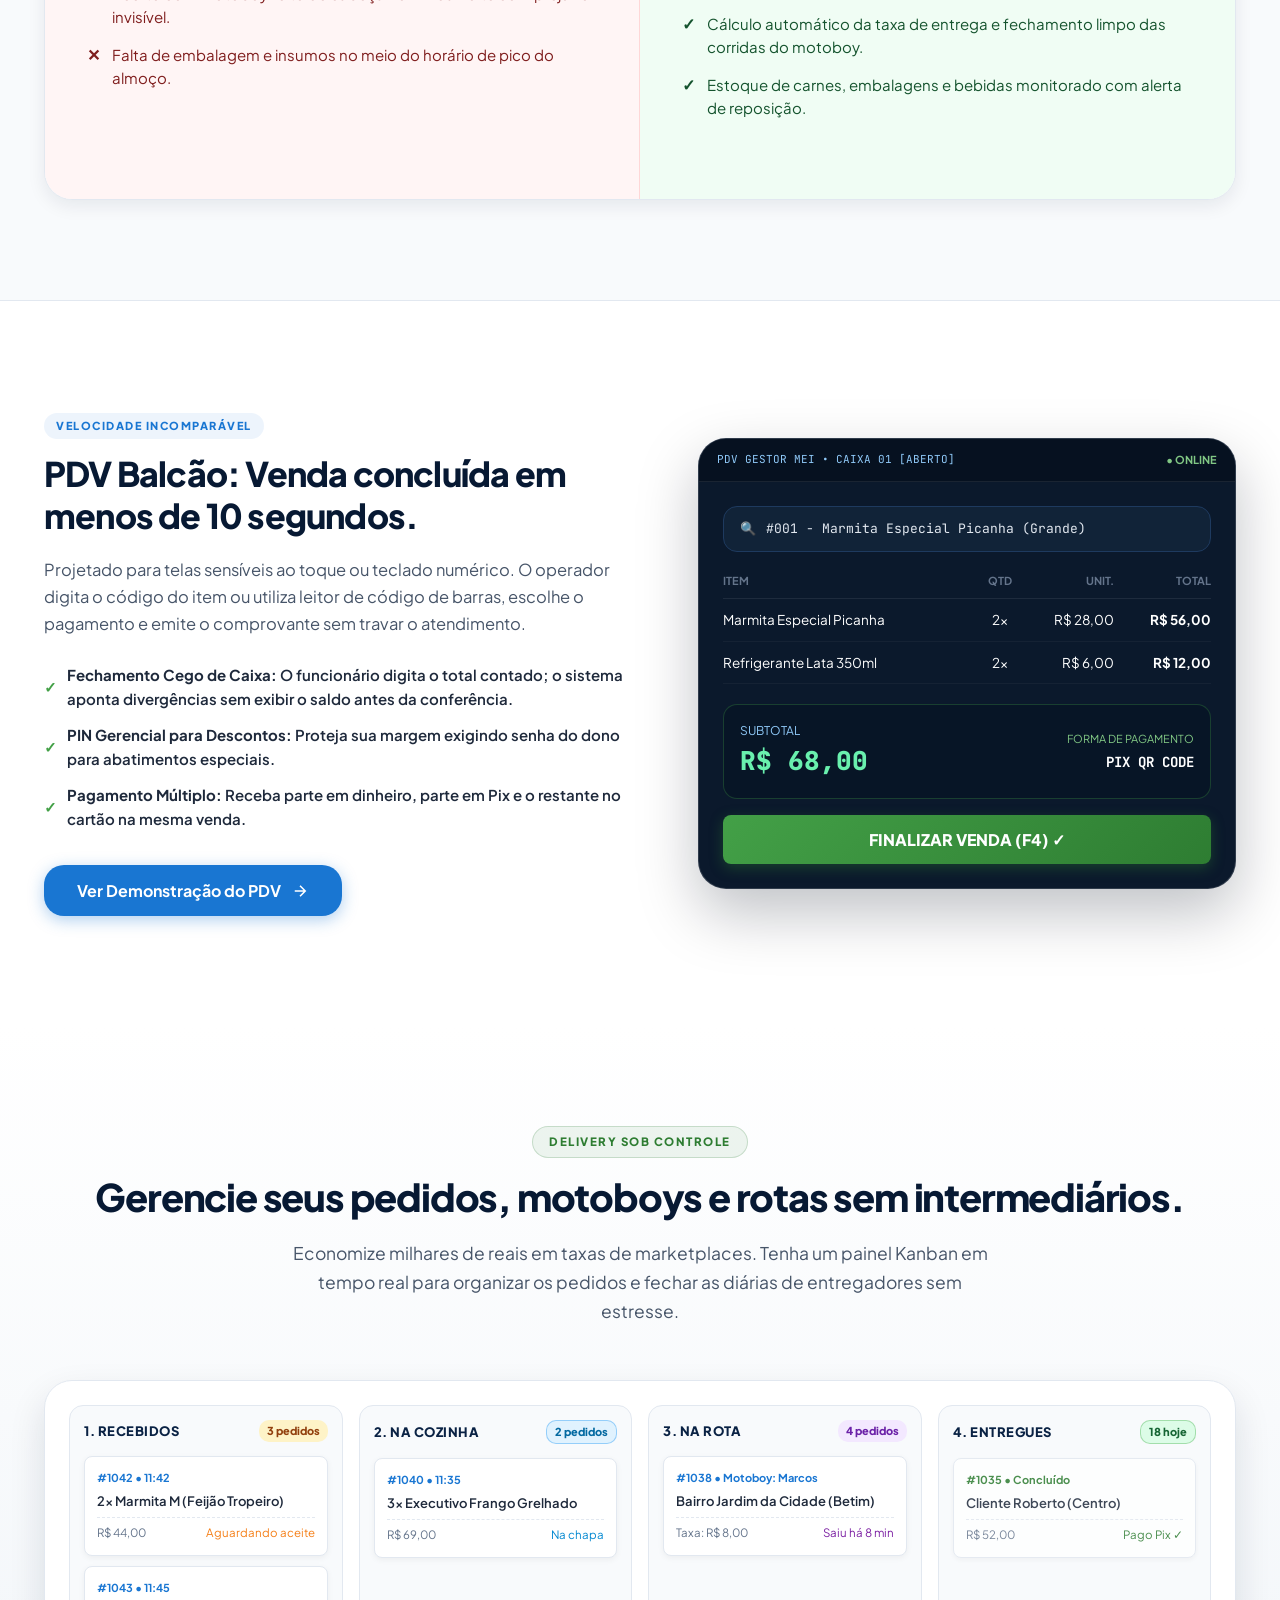
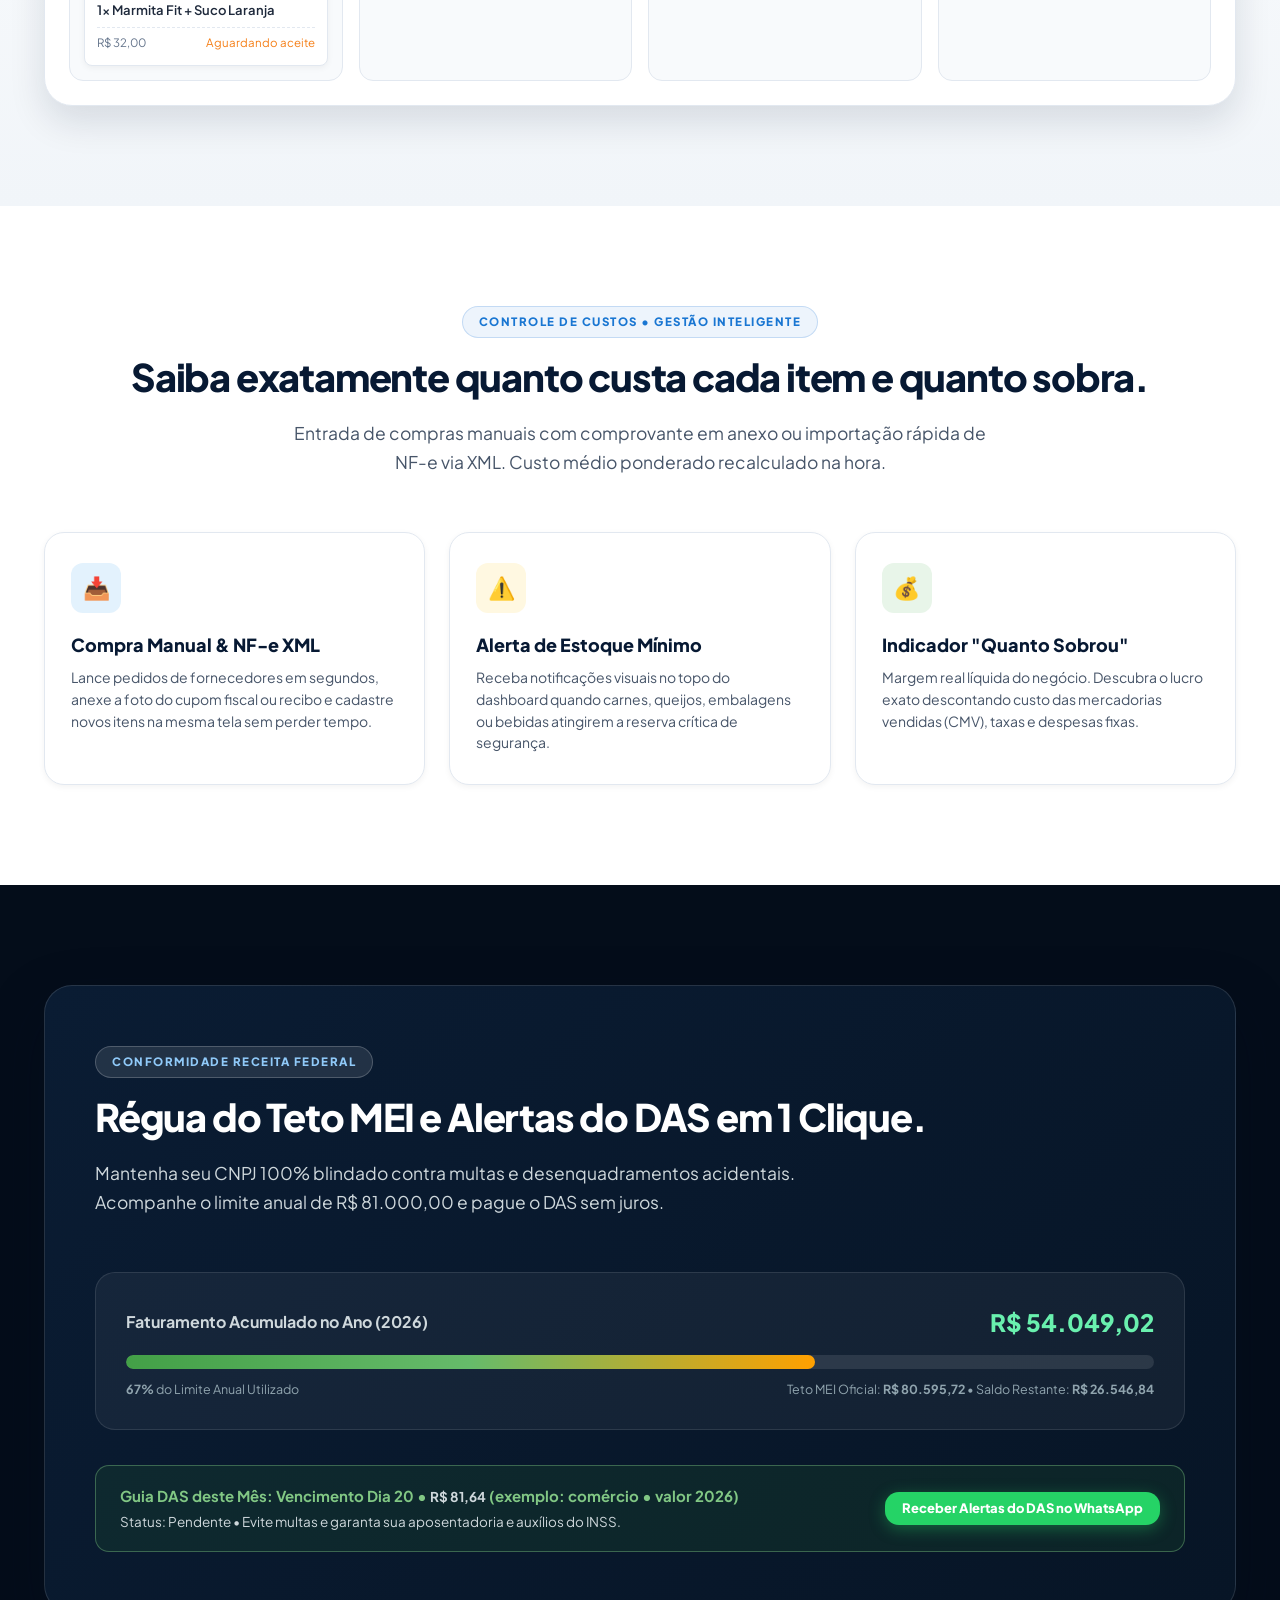
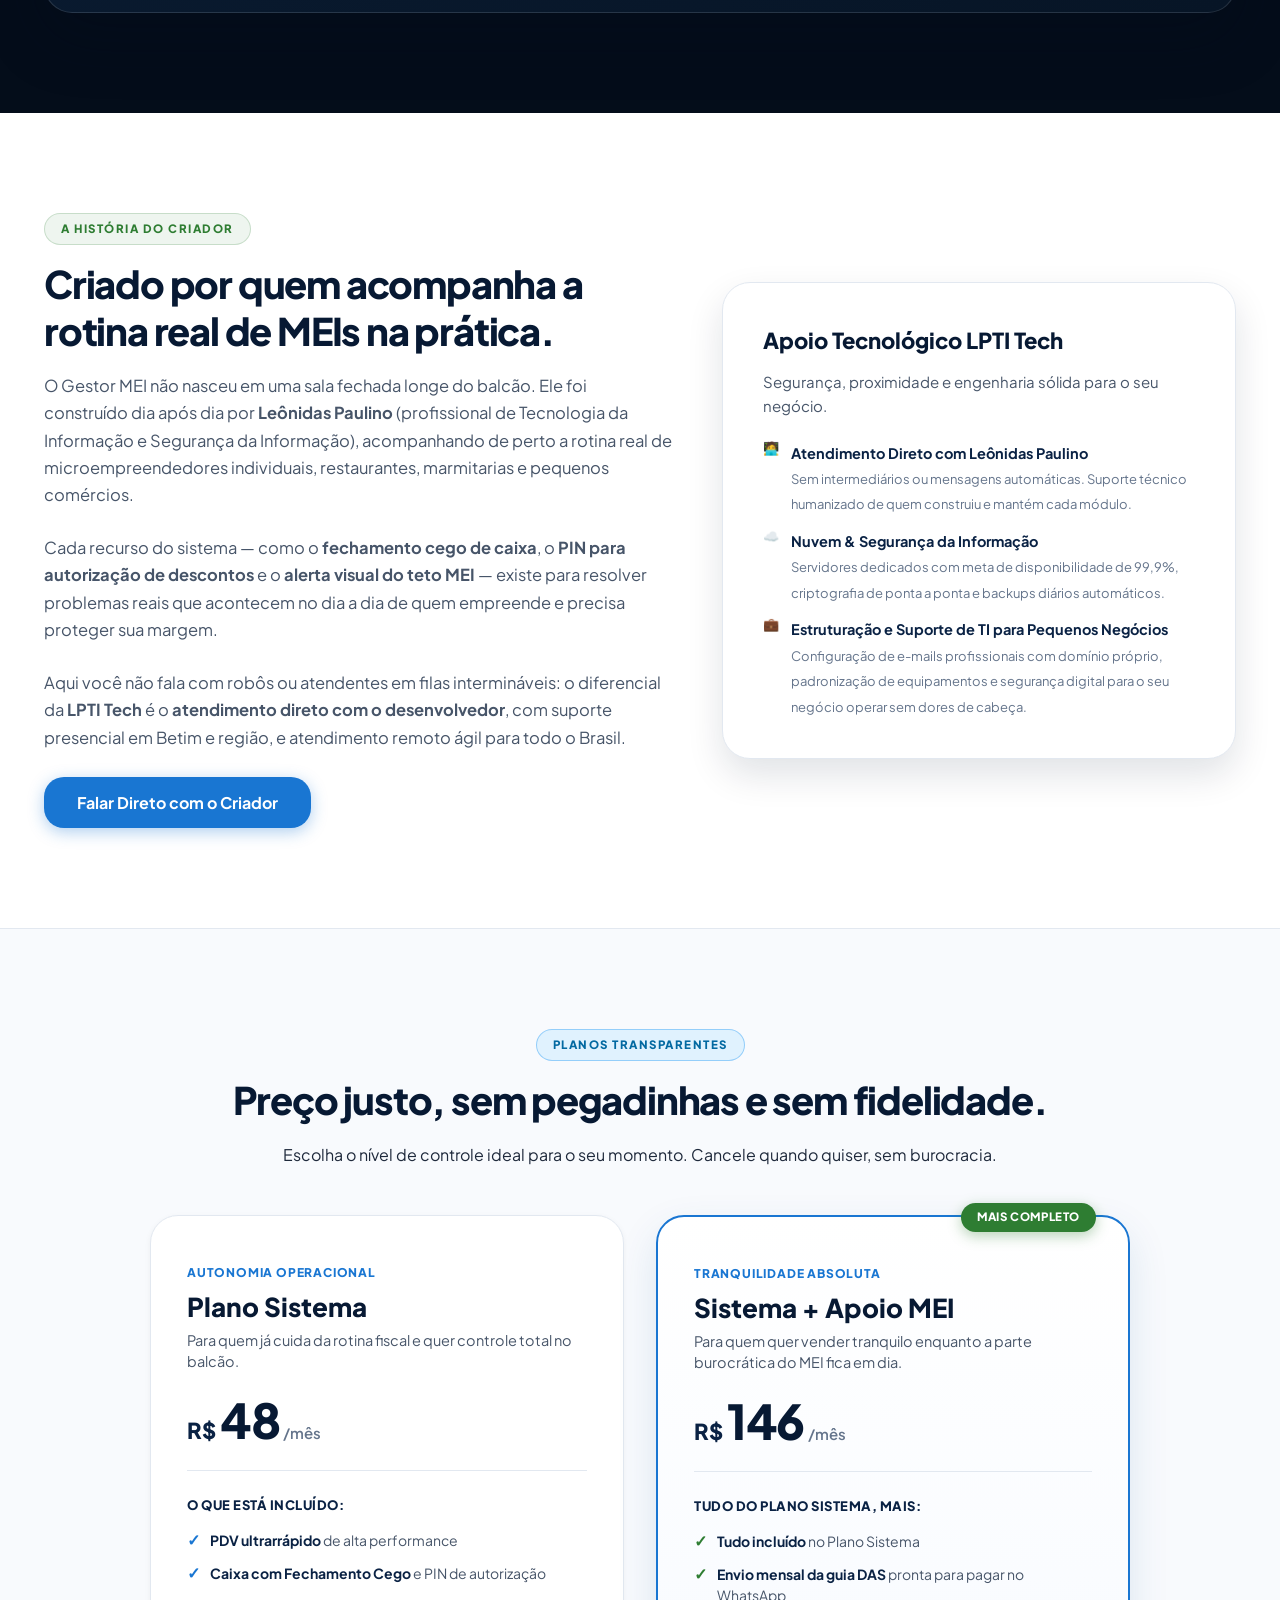
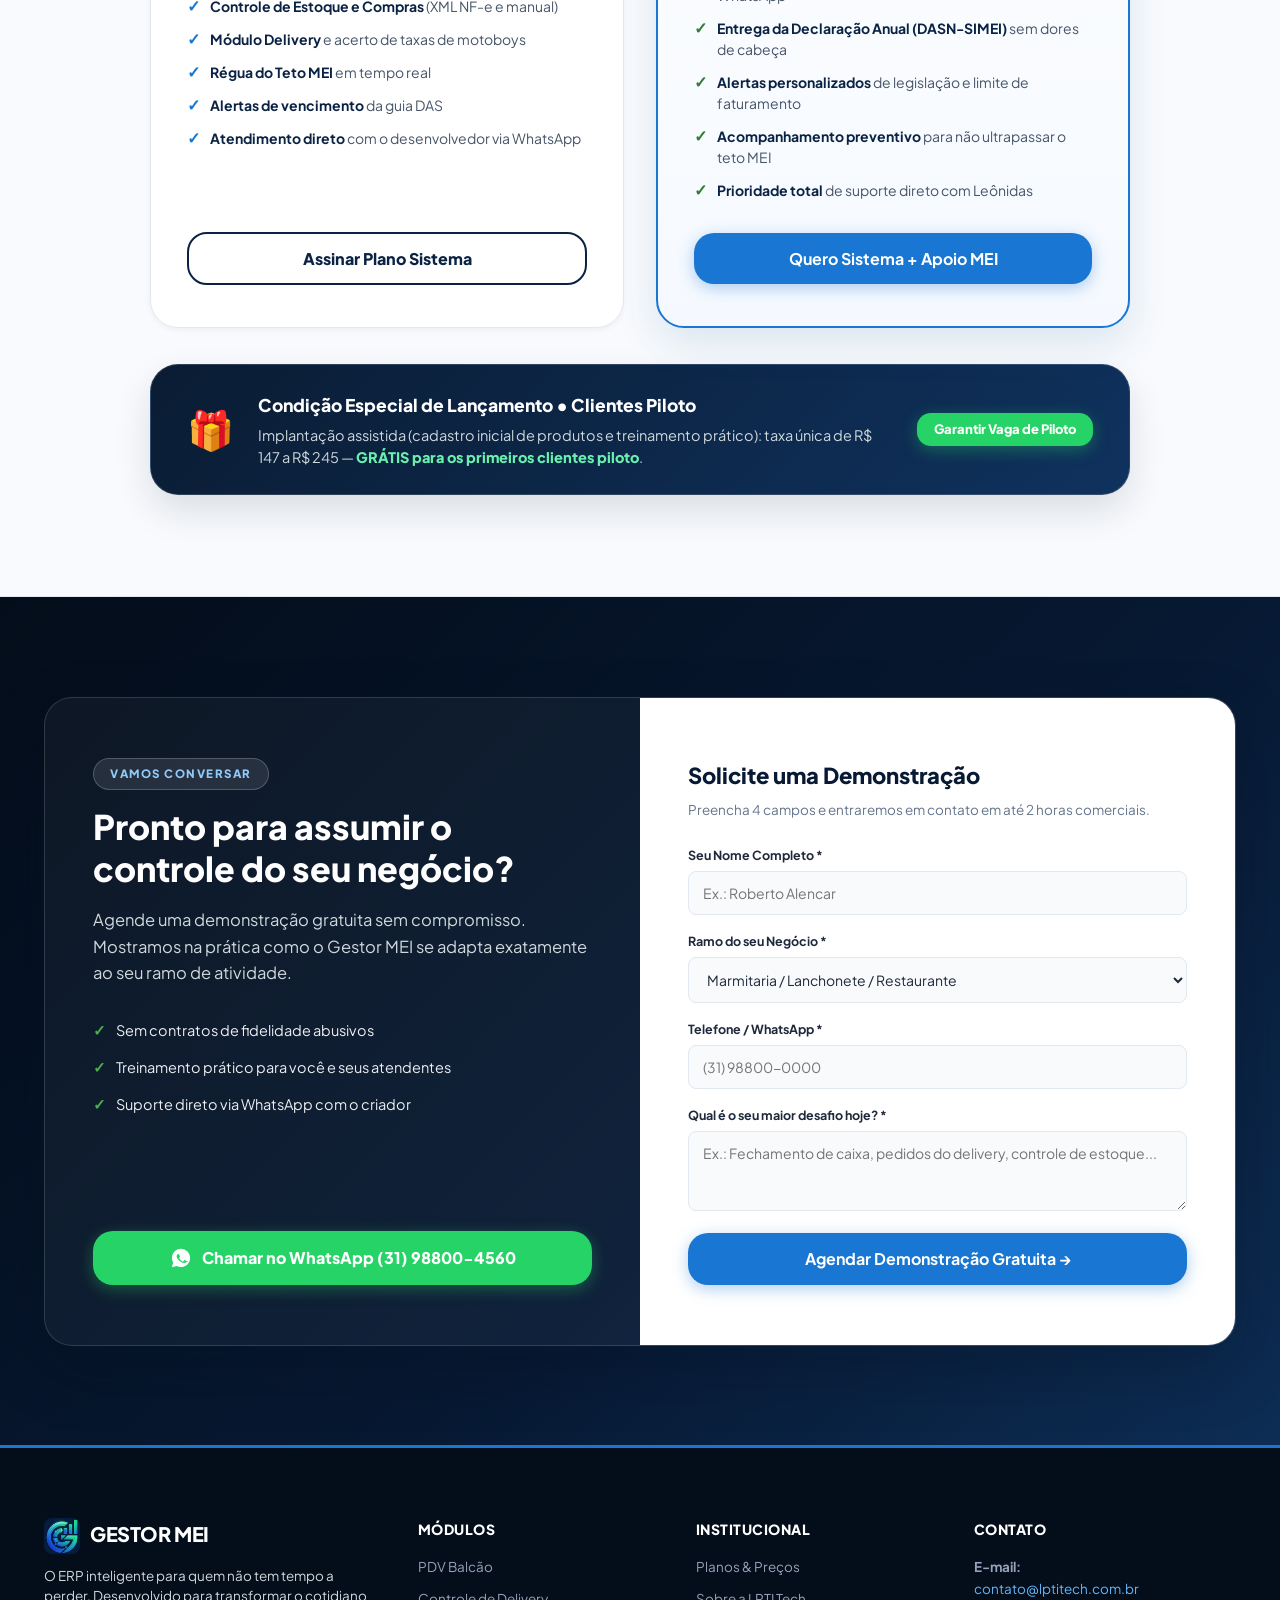
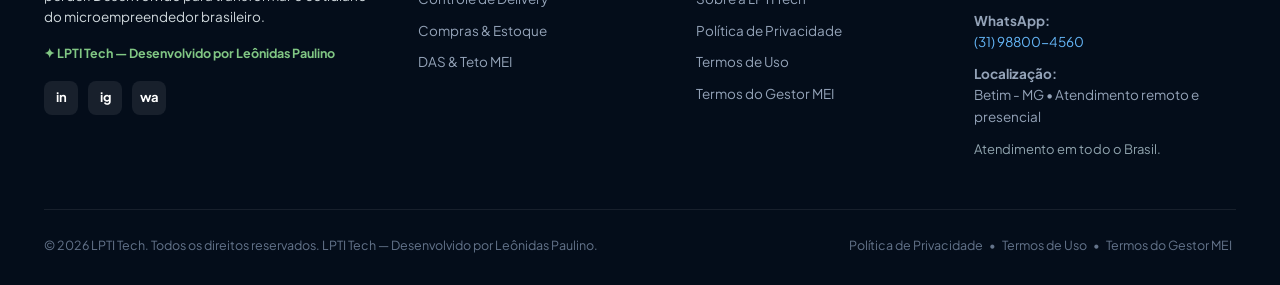
==== commit b720cea3: "feat: adiciona scrollytelling 3D com telas reais do Gestor MEI" ====
--- a/index.html
+++ b/index.html
@@ -42,6 +42,12 @@
 
   <!-- Folha de Estilos Modular & Otimizada -->
   <link rel="stylesheet" href="styles.css">
+
+  <!-- Pré-carregamento das 4 Telas Reais do Scrollytelling 3D em WebP -->
+  <link rel="preload" as="image" href="assets/screens/1-pdv.webp" type="image/webp" fetchpriority="high">
+  <link rel="preload" as="image" href="assets/screens/2-estoque.webp" type="image/webp">
+  <link rel="preload" as="image" href="assets/screens/3-compras.webp" type="image/webp">
+  <link rel="preload" as="image" href="assets/screens/4-dashboard.webp" type="image/webp">
 
   <!-- Dados Estruturados Schema.org JSON-LD -->
   <script type="application/ld+json">
@@ -186,94 +192,254 @@
       </div>
 
       <div class="hero-pills-row">
-        <span class="hero-pill-badge"><span class="dot"></span> Venda em &lt; 10 segundos</span>
+        <span class="hero-pill-badge"><span class="dot"></span> Venda em <span data-counter="10" data-format="seconds">&lt; 10 segundos</span></span>
         <span class="hero-pill-badge"><span class="dot"></span> Delivery sem comissão abusiva</span>
-        <span class="hero-pill-badge"><span class="dot"></span> 100% em dia com o DAS</span>
-      </div>
-    </div>
-
-    <!-- Track da Animação Vista Explodida (Scrollytelling) -->
-    <div class="exploded-track" id="exploded-view-track">
-      <div class="exploded-sticky-stage">
-        <!-- Indicador de Status do Modelo -->
-        <div class="exploded-stage-indicator" id="exploded-status-indicator">
-          <span id="exploded-status-text">✦ Terminal Integrado: Pronto para Vender</span>
-        </div>
-
-        <div class="exploded-viewport">
-          <div class="exploded-model-stack" id="exploded-model">
-
-            <!-- Placa Superior: Keycaps / Interface do Usuário (Sobe no Scroll) -->
-            <div class="exploded-layer layer-keycaps" id="exploded-layer-1">
-              <div class="layer-header-screen">
-                <span class="screen-live-label">GESTOR MEI &bull; PDV ATIVO</span>
-                <span class="screen-total-readout">R$ 48,50 [PIX]</span>
-              </div>
-              <div class="layer-keycaps-grid">
-                <div class="keycap key-accent">F2 Venda</div>
-                <div class="keycap">F3 Buscar</div>
-                <div class="keycap">F4 Pagam.</div>
-                <div class="keycap key-green">ENTER Concluir &check;</div>
-                <div class="keycap">ESC Sair</div>
-                <div class="keycap">Taxa 0%</div>
-                <div class="keycap">Cod. Barras</div>
-                <div class="keycap">Marmita P</div>
-                <div class="keycap">Marmita M</div>
-                <div class="keycap">Bebida</div>
-                <div class="keycap">Troco R$</div>
-              </div>
-            </div>
-
-            <!-- Placa Central: Switches & Matriz de Segurança (Permanece Estável) -->
-            <div class="exploded-layer layer-switches" id="exploded-layer-2">
-              <div class="matrix-grid-pattern">
-                <div class="switch-node">Perfis</div>
-                <div class="switch-node">PIN</div>
-                <div class="switch-node">Caixa</div>
-                <div class="switch-node">DAS</div>
-                <div class="switch-node">XML</div>
-                <div class="switch-node">Auditoria</div>
-                <div class="switch-node">Estoque</div>
-                <div class="switch-node">NF-e</div>
-              </div>
-            </div>
-
-            <!-- Placa Inferior: Chassi & Placa-Mãe (Desce no Scroll) -->
-            <div class="exploded-layer layer-chassis" id="exploded-layer-3">
-              <div class="chassis-circuits">
-                <div class="core-chip">
-                  <span class="core-chip-logo">🛡️</span>
-                  <span class="core-chip-name">DADOS SEGUROS</span>
-                </div>
-                <div class="bus-lines">
-                  <div class="bus-line"></div>
-                  <div class="bus-line"></div>
-                  <div class="bus-line"></div>
-                </div>
-              </div>
-            </div>
-
-          </div>
-
-          <!-- Callouts Explicativos Flutuantes (Colunas Laterais Externas) -->
-          <div class="callout-card card-top" id="callout-1">
-            <span class="callout-tag tag-blue">Rápido no balcão &bull; Interface Ágil</span>
-            <h4 class="callout-title">PDV &amp; Balcão em Menos de 10s</h4>
-            <p class="callout-desc">Operação intuitiva por atalhos ou código de barras. Seus atendentes vendem sem travar a fila.</p>
-          </div>
-
-          <div class="callout-card card-mid callout-layer-2" id="callout-2">
-            <span class="callout-tag tag-green">Seguro contra desvios &bull; Fechamento Cego</span>
-            <h4 class="callout-title">Fechamento Cego &amp; Segurança</h4>
-            <p class="callout-desc">O operador conta o caixa sem ver o saldo prévio. Permissões restritas por perfil (Dono, Operador, Consultor).</p>
-          </div>
-
-          <div class="callout-card card-bot" id="callout-3">
-            <span class="callout-tag tag-amber">Seus dados protegidos &bull; Nuvem Segura</span>
-            <h4 class="callout-title">Nuvem &amp; Suporte LPTI Tech</h4>
-            <p class="callout-desc">Meta de disponibilidade de 99,9%, backup automático, suporte humanizado de Betim/MG e ecossistema seguro.</p>
-          </div>
-        </div>
+        <span class="hero-pill-badge"><span class="dot"></span> <span data-counter="100" data-format="percent">100%</span> em dia com o DAS</span>
+      </div>
+    </div>
+
+    <!-- Track da Apresentação Visual Cinematográfica Scrollytelling 3D -->
+    <div class="exploded-track scrolly-3d-track" id="exploded-view-track">
+      <div class="exploded-sticky-stage scrolly-sticky-stage">
+        
+        <!-- Barra Superior de Controle e Progresso do Scrollytelling -->
+        <div class="scrolly-topbar">
+          <div class="scrolly-stepper" id="scrolly-stepper">
+            <button class="scrolly-step-btn active" data-step="0" type="button">
+              <span class="step-num">01</span>
+              <span class="step-label">PDV Balcão</span>
+            </button>
+            <button class="scrolly-step-btn" data-step="1" type="button">
+              <span class="step-num">02</span>
+              <span class="step-label">Estoque &amp; Alertas</span>
+            </button>
+            <button class="scrolly-step-btn" data-step="2" type="button">
+              <span class="step-num">03</span>
+              <span class="step-label">Compras &amp; XML</span>
+            </button>
+            <button class="scrolly-step-btn" data-step="3" type="button">
+              <span class="step-num">04</span>
+              <span class="step-label">Dashboard &amp; Teto</span>
+            </button>
+          </div>
+
+          <!-- Indicador de Status Dinâmico -->
+          <div class="exploded-stage-indicator scrolly-status-indicator" id="exploded-status-indicator">
+            <span class="status-pulse-dot"></span>
+            <span id="exploded-status-text">✦ PDV Balcão: Vendas em Menos de 10 Segundos</span>
+          </div>
+
+          <!-- Linha de Progresso Visual de Rolagem -->
+          <div class="scrolly-progress-track">
+            <div class="scrolly-progress-fill" id="scrolly-progress-fill"></div>
+          </div>
+        </div>
+
+        <!-- Palco Central com Experiência 3D e HUD de Legendas Sincronizadas -->
+        <div class="scrolly-stage-body">
+          
+          <!-- Viewport 3D das Telas Reais em Glassmorphism Escuro -->
+          <div class="exploded-viewport scrolly-viewport" id="scrolly-viewport">
+            <div class="scrolly-3d-scene" id="scrolly-scene">
+              
+              <!-- Tela 1: PDV Balcão em < 10s -->
+              <div class="scrolly-screen-frame active" id="screen-frame-0" data-index="0">
+                <div class="glass-window-header">
+                  <div class="window-controls">
+                    <span class="win-dot dot-close"></span>
+                    <span class="win-dot dot-min"></span>
+                    <span class="win-dot dot-max"></span>
+                  </div>
+                  <div class="window-title">
+                    <span class="win-icon">⚡</span>
+                    <span>GESTOR MEI &bull; PDV BALCÃO [F2 / F4]</span>
+                  </div>
+                  <div class="window-badge badge-pulse">ONLINE &bull; &lt; 10s</div>
+                </div>
+                <div class="glass-screen-body">
+                  <img src="assets/screens/1-pdv.webp" alt="Captura de tela real do PDV Balcão do Gestor MEI" class="screen-img" loading="eager" width="1901" height="949">
+                  <div class="glass-screen-glare"></div>
+                </div>
+              </div>
+
+              <!-- Tela 2: Controle de Estoque e Alertas -->
+              <div class="scrolly-screen-frame" id="screen-frame-1" data-index="1">
+                <div class="glass-window-header">
+                  <div class="window-controls">
+                    <span class="win-dot dot-close"></span>
+                    <span class="win-dot dot-min"></span>
+                    <span class="win-dot dot-max"></span>
+                  </div>
+                  <div class="window-title">
+                    <span class="win-icon">📦</span>
+                    <span>GESTOR MEI &bull; CONTROLE DE ESTOQUE &amp; INSUMOS</span>
+                  </div>
+                  <div class="window-badge badge-amber">ALERTAS ATIVOS</div>
+                </div>
+                <div class="glass-screen-body">
+                  <img src="assets/screens/2-estoque.webp" alt="Captura de tela real do Controle de Estoque do Gestor MEI" class="screen-img" loading="lazy" width="1898" height="951">
+                  <div class="glass-screen-glare"></div>
+                </div>
+              </div>
+
+              <!-- Tela 3: Compras e Importação NF-e XML -->
+              <div class="scrolly-screen-frame" id="screen-frame-2" data-index="2">
+                <div class="glass-window-header">
+                  <div class="window-controls">
+                    <span class="win-dot dot-close"></span>
+                    <span class="win-dot dot-min"></span>
+                    <span class="win-dot dot-max"></span>
+                  </div>
+                  <div class="window-title">
+                    <span class="win-icon">📥</span>
+                    <span>GESTOR MEI &bull; COMPRAS &amp; ENTRADA NF-e XML</span>
+                  </div>
+                  <div class="window-badge badge-blue">XML AUTOMATIZADO</div>
+                </div>
+                <div class="glass-screen-body">
+                  <img src="assets/screens/3-compras.webp" alt="Captura de tela real do Módulo de Compras do Gestor MEI" class="screen-img" loading="lazy" width="1915" height="944">
+                  <div class="glass-screen-glare"></div>
+                </div>
+              </div>
+
+              <!-- Tela 4: Dashboard e Régua do Teto MEI -->
+              <div class="scrolly-screen-frame" id="screen-frame-3" data-index="3">
+                <div class="glass-window-header">
+                  <div class="window-controls">
+                    <span class="win-dot dot-close"></span>
+                    <span class="win-dot dot-min"></span>
+                    <span class="win-dot dot-max"></span>
+                  </div>
+                  <div class="window-title">
+                    <span class="win-icon">🛡️</span>
+                    <span>GESTOR MEI &bull; DASHBOARD &amp; BLINDAGEM FISCAL</span>
+                  </div>
+                  <div class="window-badge badge-green">TETO MEI BLINDADO</div>
+                </div>
+                <div class="glass-screen-body">
+                  <img src="assets/screens/4-dashboard.webp" alt="Captura de tela real do Dashboard Estratégico do Gestor MEI" class="screen-img" loading="lazy" width="1901" height="947">
+                  <div class="glass-screen-glare"></div>
+                </div>
+              </div>
+
+            </div>
+          </div>
+
+          <!-- HUD Sincronizado de Legendas e Destaques (Scrollytelling HUD) -->
+          <div class="scrolly-captions-container" id="scrolly-captions">
+            
+            <!-- Legenda 1: PDV -->
+            <div class="scrolly-caption-card active" id="scrolly-caption-0" data-index="0">
+              <div class="caption-header">
+                <span class="caption-badge tag-blue">⚡ ATO 1 &bull; VELOCIDADE NO CAIXA</span>
+                <span class="caption-step-tag">01 / 04</span>
+              </div>
+              <h3 class="caption-title">PDV em &lt; 10s: Venda sem Filas</h3>
+              <p class="caption-desc">
+                Interface ergonômica com teclado de alta produtividade (F2, F4) ou leitor de código de barras. Seu operador fecha a venda antes de travar a fila.
+              </p>
+              <ul class="caption-features-list">
+                <li><span class="feat-icon">⚡</span> <span>Venda rápida sem telas pesadas ou esperas.</span></li>
+                <li><span class="feat-icon">🔒</span> <span>Fechamento Cego de Caixa &amp; PIN Gerencial para descontos.</span></li>
+                <li><span class="feat-icon">💳</span> <span>Pagamento múltiplo (Pix, Cartão e Dinheiro na mesma venda).</span></li>
+              </ul>
+              <div class="caption-metrics-row">
+                <div class="caption-metric-pill">
+                  <span class="metric-val" data-counter="10" data-format="seconds">&lt; 10s</span>
+                  <span class="metric-lbl">por atendimento</span>
+                </div>
+                <div class="caption-metric-pill">
+                  <span class="metric-val" data-counter="0" data-format="percent">0%</span>
+                  <span class="metric-lbl">taxa no Pix direto</span>
+                </div>
+              </div>
+            </div>
+
+            <!-- Legenda 2: Estoque -->
+            <div class="scrolly-caption-card" id="scrolly-caption-1" data-index="1">
+              <div class="caption-header">
+                <span class="caption-badge tag-amber">📦 ATO 2 &bull; GESTÃO DE INSUMOS</span>
+                <span class="caption-step-tag">02 / 04</span>
+              </div>
+              <h3 class="caption-title">Controle de Estoque e Alertas</h3>
+              <p class="caption-desc">
+                Rastreio inteligente de insumos e produtos prontos com baixa automática simultânea no balcão e no delivery, sem retrabalho.
+              </p>
+              <ul class="caption-features-list">
+                <li><span class="feat-icon">⚠️</span> <span>Notificação visual imediata ao atingir estoque mínimo.</span></li>
+                <li><span class="feat-icon">📉</span> <span>Baixa integrada automática em cada comanda finalizada.</span></li>
+                <li><span class="feat-icon">🥩</span> <span>Gestão precisa de carnes, embalagens, queijos e bebidas.</span></li>
+              </ul>
+              <div class="caption-metrics-row">
+                <div class="caption-metric-pill">
+                  <span class="metric-val" data-counter="100" data-format="percent">100%</span>
+                  <span class="metric-lbl">precisão de saldo</span>
+                </div>
+                <div class="caption-metric-pill">
+                  <span class="metric-val" data-counter="0">0</span>
+                  <span class="metric-lbl">falhas no pico</span>
+                </div>
+              </div>
+            </div>
+
+            <!-- Legenda 3: Compras -->
+            <div class="scrolly-caption-card" id="scrolly-caption-2" data-index="2">
+              <div class="caption-header">
+                <span class="caption-badge tag-purple">📥 ATO 3 &bull; ENTRADA DE NOTAS</span>
+                <span class="caption-step-tag">03 / 04</span>
+              </div>
+              <h3 class="caption-title">Compras e Importação NF-e XML</h3>
+              <p class="caption-desc">
+                Importe faturas e notas de distribuidores em segundos sem digitar item por item. O sistema recalcula o Custo Médio Ponderado (CMP) na hora.
+              </p>
+              <ul class="caption-features-list">
+                <li><span class="feat-icon">📄</span> <span>Importação direta de arquivo XML emitido pelo fornecedor.</span></li>
+                <li><span class="feat-icon">📊</span> <span>Recálculo automático do CMP e margens de lucro dos pratos.</span></li>
+                <li><span class="feat-icon">📸</span> <span>Entrada manual ágil com foto de comprovante para feira/mercado.</span></li>
+              </ul>
+              <div class="caption-metrics-row">
+                <div class="caption-metric-pill">
+                  <span class="metric-val" data-counter="1">1 Clique</span>
+                  <span class="metric-lbl">leitura do XML</span>
+                </div>
+                <div class="caption-metric-pill">
+                  <span class="metric-val">CMV Real</span>
+                  <span class="metric-lbl">sem adivinhação</span>
+                </div>
+              </div>
+            </div>
+
+            <!-- Legenda 4: Dashboard & Teto MEI -->
+            <div class="scrolly-caption-card" id="scrolly-caption-3" data-index="3">
+              <div class="caption-header">
+                <span class="caption-badge tag-green">🛡️ ATO 4 &bull; BLINDAGEM FISCAL</span>
+                <span class="caption-step-tag">04 / 04</span>
+              </div>
+              <h3 class="caption-title">Dashboard e Régua do Teto MEI</h3>
+              <p class="caption-desc">
+                Descubra o lucro líquido verdadeiro com o indicador "Quanto Sobrou" e acompanhe em tempo real a distância para o teto de R$ 81.000 do MEI.
+              </p>
+              <ul class="caption-features-list">
+                <li><span class="feat-icon">💰</span> <span>Margem limpa deduzindo compras, despesas e CMV.</span></li>
+                <li><span class="feat-icon">📏</span> <span>Régua visual preventiva do faturamento acumulado no ano.</span></li>
+                <li><span class="feat-icon">🔔</span> <span>Alerta do DAS no dia 20 com chave Pix pronta para pagamento.</span></li>
+              </ul>
+              <div class="caption-metrics-row">
+                <div class="caption-metric-pill">
+                  <span class="metric-val" data-counter="81000" data-format="currency">R$ 81.000</span>
+                  <span class="metric-lbl">teto monitorado</span>
+                </div>
+                <div class="caption-metric-pill">
+                  <span class="metric-val" data-counter="99.9" data-format="percent">99,9%</span>
+                  <span class="metric-lbl">tranquilidade fiscal</span>
+                </div>
+              </div>
+            </div>
+
+          </div>
+
+        </div>
+
       </div>
     </div>
   </section>
@@ -404,7 +570,7 @@
             <div class="pdv-totals-box">
               <div>
                 <span style="font-size: 12px; color: #90CAF9; display: block;">SUBTOTAL</span>
-                <span class="pdv-total-val">R$ 68,00</span>
+                <span class="pdv-total-val" data-counter="68" data-format="currency">R$ 68,00</span>
               </div>
               <div style="text-align: right;">
                 <span style="font-size: 11px; color: #81C784; display: block;">FORMA DE PAGAMENTO</span>
@@ -440,7 +606,7 @@
         <div class="kanban-col">
           <div class="kanban-col-header">
             <span class="kanban-col-title">1. Recebidos</span>
-            <span class="kanban-badge badge-yellow">3 pedidos</span>
+            <span class="kanban-badge badge-yellow"><span data-counter="3">3</span> pedidos</span>
           </div>
           <div class="kanban-cards-stack">
             <div class="kanban-item-card">
@@ -466,7 +632,7 @@
         <div class="kanban-col">
           <div class="kanban-col-header">
             <span class="kanban-col-title">2. Na Cozinha</span>
-            <span class="kanban-badge badge-blue">2 pedidos</span>
+            <span class="kanban-badge badge-blue"><span data-counter="2">2</span> pedidos</span>
           </div>
           <div class="kanban-cards-stack">
             <div class="kanban-item-card">
@@ -484,7 +650,7 @@
         <div class="kanban-col">
           <div class="kanban-col-header">
             <span class="kanban-col-title">3. Na Rota</span>
-            <span class="kanban-badge badge-purple">4 pedidos</span>
+            <span class="kanban-badge badge-purple"><span data-counter="4">4</span> pedidos</span>
           </div>
           <div class="kanban-cards-stack">
             <div class="kanban-item-card">
@@ -502,7 +668,7 @@
         <div class="kanban-col">
           <div class="kanban-col-header">
             <span class="kanban-col-title">4. Entregues</span>
-            <span class="kanban-badge badge-green">18 hoje</span>
+            <span class="kanban-badge badge-green"><span data-counter="18">18</span> hoje</span>
           </div>
           <div class="kanban-cards-stack">
             <div class="kanban-item-card" style="opacity: 0.85;">
@@ -572,7 +738,7 @@
         <div class="fiscal-meter-box">
           <div class="meter-header">
             <span class="meter-title">Faturamento Acumulado no Ano (2026)</span>
-            <span class="meter-value">R$ 54.320,00</span>
+            <span class="meter-value" data-counter="54320" data-format="currency">R$ 54.320,00</span>
           </div>
 
           <div class="meter-bar-track">
@@ -580,15 +746,15 @@
           </div>
 
           <div class="meter-footer-note">
-            <span>67% do Limite Anual Utilizado</span>
-            <span>Teto MEI Oficial: R$ 81.000,00 &bull; Saldo Restante: R$ 26.680,00</span>
+            <span><strong data-counter="67" data-format="percent">67%</strong> do Limite Anual Utilizado</span>
+            <span>Teto MEI Oficial: <strong data-counter="81000" data-format="currency">R$ 81.000,00</strong> &bull; Saldo Restante: <strong data-counter="26680" data-format="currency">R$ 26.680,00</strong></span>
           </div>
         </div>
 
         <!-- Box de Ação do DAS -->
         <div class="das-action-callout">
           <div class="das-callout-text">
-            <strong>Guia DAS deste Mês: Vencimento Dia 20 &bull; R$ 82,05 (exemplo: comércio &bull; valor 2026)</strong>
+            <strong>Guia DAS deste Mês: Vencimento Dia 20 &bull; <span data-counter="82.05" data-format="currency">R$ 82,05</span> (exemplo: comércio &bull; valor 2026)</strong>
             <span>Status: Pendente &bull; Evite multas e garanta sua aposentadoria e auxílios do INSS.</span>
           </div>
           <a href="https://wa.me/5531988004560?text=Ol%C3%A1!%20Gostaria%20de%20receber%20alertas%20e%20apoio%20para%20manter%20meu%20DAS%20MEI%20em%20dia." target="_blank" rel="noopener noreferrer" class="btn btn-whatsapp btn-sm">
@@ -676,7 +842,7 @@
             <p class="plan-subtitle">Para quem já cuida da rotina fiscal e quer controle total no balcão.</p>
             <div class="plan-price">
               <span class="price-currency">R$</span>
-              <span class="price-val">49</span>
+              <span class="price-val" data-counter="49">49</span>
               <span class="price-period">/mês</span>
             </div>
           </div>
@@ -710,7 +876,7 @@
             <p class="plan-subtitle">Para quem quer vender tranquilo enquanto a parte burocrática do MEI fica em dia.</p>
             <div class="plan-price">
               <span class="price-currency">R$</span>
-              <span class="price-val">149</span>
+              <span class="price-val" data-counter="149">149</span>
               <span class="price-period">/mês</span>
             </div>
           </div>
@@ -741,7 +907,7 @@
         <div class="pilot-content">
           <h4>Condição Especial de Lançamento &bull; Clientes Piloto</h4>
           <p>
-            Implantação assistida (cadastro inicial de produtos e treinamento prático): taxa única de R$ 150 a R$ 250 — <strong class="pilot-highlight">GRÁTIS para os primeiros clientes piloto</strong>.
+            Implantação assistida (cadastro inicial de produtos e treinamento prático): taxa única de R$ <span data-counter="150">150</span> a R$ <span data-counter="250">250</span> — <strong class="pilot-highlight">GRÁTIS para os primeiros clientes piloto</strong>.
           </p>
         </div>
         <div class="pilot-action">
--- a/styles.css
+++ b/styles.css
@@ -10,7 +10,7 @@
   --primary-hover: #1565C0;
   --primary-dark: #0D47A1;
   --primary-glow: rgba(25, 118, 210, 0.28);
-  
+
   --accent-green: #2E7D32;
   --accent-green-bright: #43A047;
   --accent-green-glow: rgba(67, 160, 71, 0.3);
@@ -57,7 +57,9 @@
 }
 
 /* ================= RESET & BASICS ================= */
-*, *::before, *::after {
+*,
+*::before,
+*::after {
   box-sizing: border-box;
   margin: 0;
   padding: 0;
@@ -67,7 +69,8 @@
   font-size: 16px;
   scroll-behavior: smooth;
   text-rendering: optimizeLegibility;
-  overflow-x: clip; /* Corta vazamentos laterais sem criar contexto de rolagem e preserva 100% o position: sticky */
+  overflow-x: clip;
+  /* Corta vazamentos laterais sem criar contexto de rolagem e preserva 100% o position: sticky */
   max-width: 100%;
 }
 
@@ -115,16 +118,31 @@
   padding: 0 24px;
 }
 
-.text-center { text-align: center; }
+.text-center {
+  text-align: center;
+}
+
 .text-gradient {
   background: linear-gradient(135deg, #1976D2 0%, #0D47A1 50%, #2E7D32 100%);
   -webkit-background-clip: text;
   -webkit-text-fill-color: transparent;
 }
-.text-green { color: var(--accent-green-bright) !important; }
-.text-blue { color: var(--primary) !important; }
-.text-red { color: var(--accent-red) !important; }
-.bg-light { background-color: var(--gray-light); }
+
+.text-green {
+  color: var(--accent-green-bright) !important;
+}
+
+.text-blue {
+  color: var(--primary) !important;
+}
+
+.text-red {
+  color: var(--accent-red) !important;
+}
+
+.bg-light {
+  background-color: var(--gray-light);
+}
 
 .section {
   padding: 100px 0;
@@ -255,9 +273,20 @@
   transform: translateY(-2px);
 }
 
-.btn-sm { padding: 8px 16px; font-size: 13px; }
-.btn-lg { padding: 15px 32px; font-size: 16px; border-radius: var(--radius-lg); }
-.btn-block { width: 100%; }
+.btn-sm {
+  padding: 8px 16px;
+  font-size: 13px;
+}
+
+.btn-lg {
+  padding: 15px 32px;
+  font-size: 16px;
+  border-radius: var(--radius-lg);
+}
+
+.btn-block {
+  width: 100%;
+}
 
 /* ================= TOPBAR & NAVBAR ================= */
 .topbar {
@@ -275,7 +304,8 @@
   align-items: center;
 }
 
-.topbar-left span, .topbar-right a {
+.topbar-left span,
+.topbar-right a {
   display: inline-flex;
   align-items: center;
   gap: 6px;
@@ -325,7 +355,8 @@
   gap: 12px;
   text-decoration: none;
   flex-shrink: 0;
-  margin-right: 36px; /* Respiro balanceado para acomodar os 8 itens em linha unica */
+  margin-right: 36px;
+  /* Respiro balanceado para acomodar os 8 itens em linha unica */
 }
 
 .brand-icon {
@@ -382,7 +413,8 @@
   white-space: nowrap;
 }
 
-.nav-link:hover, .nav-link.active {
+.nav-link:hover,
+.nav-link.active {
   color: var(--primary);
 }
 
@@ -527,13 +559,16 @@
 }
 
 /* Container do Track da Vista Explodida */
-.exploded-track {
+/* Container do Track da Experiência Scrollytelling 3D */
+.exploded-track,
+.scrolly-3d-track {
   position: relative;
-  min-height: 260vh; /* Calibrado para animacao acontecer presa na tela sem faixa azul vazia */
+  min-height: 560vh; /* Pista estendida em ~47% para permanência nítida e leitura tranquila de cada tela */
   width: 100%;
 }
 
-.exploded-sticky-stage {
+.exploded-sticky-stage,
+.scrolly-sticky-stage {
   position: sticky;
   top: 72px;
   height: calc(100vh - 72px);
@@ -541,306 +576,523 @@
   display: flex;
   flex-direction: column;
   align-items: center;
-  justify-content: center;
+  justify-content: flex-start;
   overflow: visible;
-  padding: 10px 24px;
-}
-
-.exploded-stage-indicator {
-  position: absolute;
-  top: 15px;
-  background: rgba(255, 255, 255, 0.08);
-  border: 1px solid rgba(255, 255, 255, 0.16);
-  backdrop-filter: blur(8px);
+  padding: 12px 24px 20px;
+  box-sizing: border-box;
+}
+
+/* Barra Superior: Stepper de 4 Passos, Status Dinâmico e Linha de Progresso */
+.scrolly-topbar {
+  width: 100%;
+  max-width: 1240px;
+  display: flex;
+  align-items: center;
+  justify-content: space-between;
+  gap: 16px;
+  margin-bottom: 12px;
+  position: relative;
+  flex-wrap: wrap;
+  z-index: 20;
+}
+
+.scrolly-stepper {
+  display: flex;
+  align-items: center;
+  gap: 6px;
+  background: rgba(4, 13, 26, 0.75);
+  border: 1px solid rgba(255, 255, 255, 0.14);
+  backdrop-filter: blur(12px);
+  -webkit-backdrop-filter: blur(12px);
   border-radius: var(--radius-pill);
-  padding: 5px 16px;
+  padding: 4px;
+}
+
+.scrolly-step-btn {
+  background: transparent;
+  border: 1px solid transparent;
+  border-radius: var(--radius-pill);
+  padding: 6px 14px;
+  font-family: var(--font-sans);
   font-size: 12px;
   font-weight: 700;
-  letter-spacing: 0.5px;
+  color: #90A4AE;
+  cursor: pointer;
+  display: flex;
+  align-items: center;
+  gap: 6px;
+  transition: all 0.25s ease;
+  user-select: none;
+}
+
+.scrolly-step-btn:hover {
+  color: #FFFFFF;
+  background: rgba(255, 255, 255, 0.06);
+}
+
+.scrolly-step-btn.active {
+  background: linear-gradient(135deg, rgba(25, 118, 210, 0.35), rgba(13, 71, 161, 0.55));
+  border-color: rgba(100, 181, 246, 0.6);
+  color: #FFFFFF;
+  box-shadow: 0 0 16px rgba(33, 150, 243, 0.35);
+}
+
+.scrolly-step-btn .step-num {
+  font-family: var(--font-mono);
+  font-size: 11px;
+  color: #64B5F6;
+}
+
+.scrolly-step-btn.active .step-num {
   color: #90CAF9;
+}
+
+.exploded-stage-indicator,
+.scrolly-status-indicator {
+  background: rgba(10, 25, 47, 0.85);
+  border: 1px solid rgba(100, 181, 246, 0.35);
+  backdrop-filter: blur(12px);
+  -webkit-backdrop-filter: blur(12px);
+  border-radius: var(--radius-pill);
+  padding: 6px 18px;
+  font-size: 12px;
+  font-weight: 700;
+  letter-spacing: 0.3px;
+  color: #E2E8F0;
   display: flex;
   align-items: center;
   gap: 8px;
+  box-shadow: 0 4px 20px rgba(0, 0, 0, 0.4);
+}
+
+.status-pulse-dot {
+  width: 8px;
+  height: 8px;
+  border-radius: 50%;
+  background: #00E676;
+  box-shadow: 0 0 10px #00E676;
+  animation: pulse-dot 1.8s infinite;
+  flex-shrink: 0;
+}
+
+.scrolly-progress-track {
+  width: 100%;
+  height: 3px;
+  background: rgba(255, 255, 255, 0.08);
+  border-radius: 2px;
+  overflow: hidden;
+  margin-top: 4px;
+}
+
+.scrolly-progress-fill {
+  height: 100%;
+  width: 0%;
+  background: linear-gradient(90deg, #1976D2, #00E676);
+  border-radius: 2px;
+  transition: width 0.08s linear;
+  box-shadow: 0 0 8px rgba(0, 230, 118, 0.6);
+}
+
+/* Palco Central: Grid 2 Colunas com Viewport 3D e HUD de Legendas */
+.scrolly-stage-body {
+  display: grid;
+  grid-template-columns: minmax(0, 1.45fr) minmax(320px, 0.85fr);
+  gap: 36px;
+  align-items: center;
+  width: 100%;
+  max-width: 1240px;
+  flex-grow: 1;
+  min-height: 0;
+  position: relative;
   z-index: 10;
 }
 
-.exploded-viewport {
+/* Viewport 3D com Perspectiva Dinâmica */
+.exploded-viewport,
+.scrolly-viewport {
   position: relative;
   width: 100%;
-  max-width: 1240px;
-  height: 600px;
-  perspective: 1400px; /* Perspectiva ampliada do palco 3D */
+  height: 100%;
   display: flex;
   align-items: center;
   justify-content: center;
-}
-
-.exploded-model-stack {
-  position: relative;
-  width: 580px;
-  height: 260px;
   perspective: 1400px;
   transform-style: preserve-3d;
-  transform: rotateX(52deg) rotateZ(-28deg); /* Maior angulo de visao lateral e profundidade isometrica */
-  transition: transform 0.1s ease-out;
+}
+
+.scrolly-3d-scene {
+  position: relative;
+  width: 100%;
+  max-width: 760px;
+  aspect-ratio: 1900 / 950;
+  transform-style: preserve-3d;
+  transform: rotateX(6deg) rotateY(-4deg);
   will-change: transform;
-  margin: 0 auto;
-}
-
-/* Camadas Físicas da Vista Explodida */
-.exploded-layer {
+  transition: transform 0.15s ease-out;
+}
+
+/* Molduras Modernas em Vidro Escuro (Dark Glassmorphism) */
+.scrolly-screen-frame {
   position: absolute;
-  left: 0;
-  top: 0;
+  inset: 0;
+  border-radius: 16px;
+  background: rgba(10, 24, 46, 0.88);
+  border: 1px solid rgba(255, 255, 255, 0.16);
+  border-bottom: 3px solid rgba(33, 150, 243, 0.45);
+  backdrop-filter: blur(24px);
+  -webkit-backdrop-filter: blur(24px);
+  box-shadow: 0 30px 85px rgba(0, 0, 0, 0.75), 0 0 40px rgba(33, 150, 243, 0.22);
+  overflow: hidden;
+  display: flex;
+  flex-direction: column;
+  transform-origin: center center;
+  will-change: transform, opacity, filter;
+  opacity: 0;
+  pointer-events: none;
+  transition: box-shadow 0.3s ease;
+}
+
+.scrolly-screen-frame.active {
+  opacity: 1;
+  pointer-events: auto;
+}
+
+.glass-window-header {
+  height: 38px;
+  background: rgba(5, 14, 28, 0.95);
+  border-bottom: 1px solid rgba(255, 255, 255, 0.1);
+  display: flex;
+  align-items: center;
+  justify-content: space-between;
+  padding: 0 14px;
+  user-select: none;
+  flex-shrink: 0;
+}
+
+.window-controls {
+  display: flex;
+  align-items: center;
+  gap: 7px;
+}
+
+.win-dot {
+  width: 10px;
+  height: 10px;
+  border-radius: 50%;
+  display: inline-block;
+  box-shadow: inset 0 1px 2px rgba(255, 255, 255, 0.4);
+}
+
+.dot-close {
+  background: #FF5F56;
+  border: 1px solid #E0443E;
+}
+
+.dot-min {
+  background: #FFBD2E;
+  border: 1px solid #DEA123;
+}
+
+.dot-max {
+  background: #27C93F;
+  border: 1px solid #1AAB29;
+}
+
+.window-title {
+  display: flex;
+  align-items: center;
+  gap: 8px;
+  font-family: var(--font-mono);
+  font-size: 11px;
+  font-weight: 700;
+  color: #CFD8DC;
+  letter-spacing: 0.5px;
+}
+
+.window-badge {
+  font-family: var(--font-mono);
+  font-size: 10px;
+  font-weight: 800;
+  padding: 2px 8px;
+  border-radius: 4px;
+  text-transform: uppercase;
+}
+
+.badge-pulse {
+  background: rgba(0, 230, 118, 0.18);
+  color: #69F0AE;
+  border: 1px solid rgba(0, 230, 118, 0.4);
+}
+
+.badge-amber {
+  background: rgba(255, 179, 0, 0.18);
+  color: #FFE082;
+  border: 1px solid rgba(255, 179, 0, 0.4);
+}
+
+.badge-blue {
+  background: rgba(33, 150, 243, 0.18);
+  color: #90CAF9;
+  border: 1px solid rgba(33, 150, 243, 0.4);
+}
+
+.badge-green {
+  background: rgba(76, 175, 80, 0.18);
+  color: #A5D6A7;
+  border: 1px solid rgba(76, 175, 80, 0.4);
+}
+
+.glass-screen-body {
+  position: relative;
+  flex-grow: 1;
+  background: #02070F;
+  overflow: hidden;
+  display: flex;
+  align-items: center;
+  justify-content: center;
+}
+
+.screen-img {
   width: 100%;
   height: 100%;
-  border-radius: 20px;
-  box-shadow: 0 25px 55px rgba(0, 0, 0, 0.55), 0 8px 20px rgba(0, 0, 0, 0.35);
-  filter: drop-shadow(0 16px 32px rgba(0, 0, 0, 0.5));
-  transition: transform 0.1s ease-out, box-shadow 0.2s ease, filter 0.2s ease;
-  will-change: transform;
-}
-
-/* Camada 1: Keycaps / Interface */
-.layer-keycaps {
-  background: linear-gradient(135deg, rgba(30, 41, 59, 0.96), rgba(15, 23, 42, 0.96));
-  border: 2px solid rgba(100, 181, 246, 0.65);
-  border-bottom: 5px solid rgba(13, 71, 161, 0.85); /* Espessura visual da placa */
-  z-index: 3;
+  object-fit: cover;
+  object-position: top center;
+  display: block;
+  user-select: none;
+  -webkit-user-drag: none;
+}
+
+.glass-screen-glare {
+  position: absolute;
+  inset: 0;
+  background: linear-gradient(125deg, rgba(255, 255, 255, 0.1) 0%, rgba(255, 255, 255, 0.02) 28%, transparent 55%);
+  pointer-events: none;
+}
+
+/* HUD Sincronizado de Legendas e Destaques */
+.scrolly-captions-container {
+  position: relative;
+  width: 100%;
+  min-height: 380px;
+  display: flex;
+  align-items: center;
+}
+
+.scrolly-caption-card {
+  position: absolute;
+  inset: 0;
+  background: rgba(8, 22, 44, 0.88);
+  border: 1px solid rgba(255, 255, 255, 0.16);
+  backdrop-filter: blur(20px);
+  -webkit-backdrop-filter: blur(20px);
+  border-radius: var(--radius-lg);
+  padding: 24px 26px;
+  box-shadow: 0 20px 50px rgba(0, 0, 0, 0.6);
   display: flex;
   flex-direction: column;
-  padding: 16px 20px;
-  box-shadow: 0 35px 75px rgba(0, 0, 0, 0.65), 0 12px 32px rgba(25, 118, 210, 0.4);
-  filter: drop-shadow(0 22px 36px rgba(0, 0, 0, 0.65));
-}
-
-.layer-keycaps .layer-header-screen {
+  justify-content: center;
+  opacity: 0;
+  pointer-events: none;
+  transform: translateY(20px) scale(0.97);
+  transition: transform 0.3s cubic-bezier(0.16, 1, 0.3, 1), opacity 0.3s ease;
+}
+
+.scrolly-caption-card.active {
+  opacity: 1;
+  pointer-events: auto;
+  transform: translateY(0) scale(1);
+}
+
+.caption-header {
   display: flex;
   justify-content: space-between;
   align-items: center;
-  background: #040D1A;
+  margin-bottom: 10px;
+}
+
+.caption-badge {
+  font-size: 11px;
+  font-weight: 800;
+  letter-spacing: 0.8px;
+  padding: 3px 10px;
+  border-radius: 6px;
+  text-transform: uppercase;
+}
+
+.tag-blue {
+  background: rgba(33, 150, 243, 0.2);
+  color: #64B5F6;
+}
+
+.tag-amber {
+  background: rgba(255, 179, 0, 0.2);
+  color: #FFE082;
+}
+
+.tag-purple {
+  background: rgba(171, 71, 188, 0.2);
+  color: #CE93D8;
+}
+
+.tag-green {
+  background: rgba(76, 175, 80, 0.2);
+  color: #81C784;
+}
+
+.caption-step-tag {
+  font-family: var(--font-mono);
+  font-size: 12px;
+  font-weight: 800;
+  color: #64B5F6;
+  background: rgba(33, 150, 243, 0.12);
+  padding: 2px 8px;
+  border-radius: 4px;
+}
+
+.caption-title {
+  font-size: 22px;
+  font-weight: 800;
+  color: #FFFFFF;
+  line-height: 1.25;
+  margin-bottom: 8px;
+}
+
+.caption-desc {
+  font-size: 13.5px;
+  color: #B0BEC5;
+  line-height: 1.5;
+  margin-bottom: 16px;
+}
+
+.caption-features-list {
+  list-style: none;
+  padding: 0;
+  margin: 0 0 18px 0;
+  display: flex;
+  flex-direction: column;
+  gap: 8px;
+}
+
+.caption-features-list li {
+  display: flex;
+  align-items: flex-start;
+  gap: 10px;
+  font-size: 13px;
+  color: #ECEFF1;
+  line-height: 1.4;
+}
+
+.feat-icon {
+  font-size: 14px;
+  flex-shrink: 0;
+  margin-top: 1px;
+}
+
+.caption-metrics-row {
+  display: flex;
+  gap: 12px;
+  align-items: center;
+  border-top: 1px solid rgba(255, 255, 255, 0.1);
+  padding-top: 14px;
+}
+
+.caption-metric-pill {
+  background: rgba(255, 255, 255, 0.06);
+  border: 1px solid rgba(255, 255, 255, 0.12);
   border-radius: 10px;
   padding: 8px 14px;
-  margin-bottom: 14px;
-  border: 1px solid rgba(255, 255, 255, 0.1);
-}
-
-.screen-live-label {
+  display: flex;
+  flex-direction: column;
+  flex: 1;
+}
+
+.caption-metric-pill .metric-val {
   font-family: var(--font-mono);
+  font-size: 18px;
+  font-weight: 800;
+  color: #64B5F6;
+}
+
+.caption-metric-pill .metric-lbl {
   font-size: 11px;
-  color: #69F0AE;
-  display: flex;
-  align-items: center;
-  gap: 6px;
-}
-
-.screen-live-label::before {
+  color: #90A4AE;
+  font-weight: 600;
+  text-transform: uppercase;
+  letter-spacing: 0.5px;
+}
+
+/* ================= MICRO-INTERAÇÕES: BRILHO ESPECULAR (SPECULAR SHINE) ================= */
+.btn-primary,
+.btn-whatsapp,
+.nav-cta,
+.pdv-btn-finish,
+.btn-outline-white,
+.scrolly-step-btn.active {
+  position: relative;
+  overflow: hidden;
+  transition: transform 0.25s cubic-bezier(0.16, 1, 0.3, 1), box-shadow 0.25s ease, background 0.25s ease;
+}
+
+.btn-primary:hover,
+.btn-whatsapp:hover,
+.nav-cta:hover,
+.pdv-btn-finish:hover,
+.btn-outline-white:hover {
+  transform: translateY(-2px);
+}
+
+.btn-primary:active,
+.btn-whatsapp:active,
+.nav-cta:active {
+  transform: translateY(0);
+}
+
+.btn-primary::after,
+.btn-whatsapp::after,
+.nav-cta::after,
+.pdv-btn-finish::after,
+.btn-outline-white::after {
   content: '';
-  width: 6px;
-  height: 6px;
-  border-radius: 50%;
-  background: #69F0AE;
-  animation: pulse-dot 1.8s infinite;
-}
-
-.screen-total-readout {
-  font-family: var(--font-mono);
-  font-size: 16px;
-  font-weight: 800;
-  color: #64B5F6;
-}
-
-.layer-keycaps-grid {
-  display: grid;
-  grid-template-columns: repeat(6, 1fr);
-  gap: 8px;
-  flex-grow: 1;
-}
-
-.keycap {
-  background: rgba(255, 255, 255, 0.08);
-  border: 1px solid rgba(255, 255, 255, 0.18);
-  border-radius: 6px;
-  display: flex;
-  align-items: center;
-  justify-content: center;
-  font-family: var(--font-mono);
-  font-size: 11.5px;
-  font-weight: 700;
-  color: #E2E8F0;
-  box-shadow: 0 3px 6px rgba(0, 0, 0, 0.3);
-}
-
-.keycap.key-accent {
-  background: linear-gradient(135deg, #1976D2, #0D47A1);
-  border-color: #64B5F6;
-  color: var(--white);
-}
-
-.keycap.key-green {
-  background: linear-gradient(135deg, #43A047, #2E7D32);
-  border-color: #81C784;
-  color: var(--white);
-  grid-column: span 2;
-}
-
-/* Camada 2: Switches & Matriz de Segurança */
-.layer-switches {
-  background: linear-gradient(135deg, #0A192F, #081426);
-  border: 2px solid rgba(67, 160, 71, 0.55);
-  border-bottom: 5px solid rgba(46, 125, 50, 0.75); /* Espessura visual da placa */
-  z-index: 2;
-  display: flex;
-  align-items: center;
-  justify-content: space-around;
-  padding: 20px;
-  box-shadow: 0 30px 65px rgba(0, 0, 0, 0.6), 0 8px 25px rgba(67, 160, 71, 0.3);
-  filter: drop-shadow(0 18px 32px rgba(0, 0, 0, 0.55));
-}
-
-.matrix-grid-pattern {
-  display: grid;
-  grid-template-columns: repeat(8, 1fr);
-  gap: 12px;
-  width: 100%;
-}
-
-.switch-node {
-  height: 28px;
-  background: rgba(67, 160, 71, 0.15);
-  border: 1px solid rgba(129, 199, 132, 0.4);
-  border-radius: 4px;
-  display: flex;
-  align-items: center;
-  justify-content: center;
-  font-size: 10px;
-  color: #81C784;
-}
-
-/* Camada 3: Chassi & Placa-Mãe */
-.layer-chassis {
-  background: linear-gradient(135deg, #071526, #02070F);
-  border: 2px solid rgba(255, 255, 255, 0.25);
-  border-bottom: 6px solid rgba(10, 28, 51, 0.95); /* Espessura do chassi */
-  z-index: 1;
-  padding: 20px 24px;
-  display: flex;
-  align-items: center;
-  justify-content: space-between;
-  box-shadow: 0 45px 95px rgba(0, 0, 0, 0.8), 0 0 40px rgba(33, 150, 243, 0.25);
-  filter: drop-shadow(0 25px 45px rgba(0, 0, 0, 0.7));
-}
-
-.chassis-circuits {
-  display: flex;
-  align-items: center;
-  gap: 20px;
-  width: 100%;
-}
-
-.core-chip {
-  width: 90px;
-  height: 90px;
-  background: #0A1C33;
-  border: 2px solid #2196F3;
-  border-radius: 12px;
-  display: flex;
-  flex-direction: column;
-  align-items: center;
-  justify-content: center;
-  box-shadow: 0 0 20px rgba(33, 150, 243, 0.4);
-}
-
-.core-chip-logo {
-  font-size: 22px;
-  margin-bottom: 2px;
-}
-
-.core-chip-name {
-  font-family: var(--font-mono);
-  font-size: 9px;
-  font-weight: 800;
-  color: #64B5F6;
-  letter-spacing: 1px;
-}
-
-.bus-lines {
-  flex-grow: 1;
-  display: flex;
-  flex-direction: column;
-  gap: 6px;
-}
-
-.bus-line {
-  height: 2px;
-  background: linear-gradient(90deg, #1976D2, transparent);
-  border-radius: 1px;
-}
-
-/* Callout Cards Flutuantes (Posicionados nas Colunas Laterais Externas) */
-.callout-card {
   position: absolute;
-  background: rgba(10, 28, 51, 0.94);
-  border: 1px solid rgba(255, 255, 255, 0.18);
-  backdrop-filter: blur(14px);
-  -webkit-backdrop-filter: blur(14px);
-  border-radius: var(--radius-md);
-  padding: 16px 20px;
-  width: 100%;
-  max-width: 280px;
-  box-shadow: 0 16px 40px rgba(0, 0, 0, 0.5);
+  top: -60%;
+  left: -80%;
+  width: 50%;
+  height: 220%;
+  background: linear-gradient(70deg,
+      rgba(255, 255, 255, 0) 0%,
+      rgba(255, 255, 255, 0.12) 30%,
+      rgba(255, 255, 255, 0.65) 50%,
+      rgba(255, 255, 255, 0.12) 70%,
+      rgba(255, 255, 255, 0) 100%);
+  transform: rotate(25deg);
+  pointer-events: none;
   opacity: 0;
   transition: opacity 0.25s ease;
-  pointer-events: none;
-}
-
-.callout-card.card-top {
-  right: 24px;
-  top: 40px;
-  z-index: 31;
-}
-
-.callout-card.card-mid,
-.callout-layer-2 {
-  left: 4%; /* Afastamento lateral para nao sobrepor a placa isometrica do meio */
-  max-width: 270px;
-  top: 50%;
-  transform: translateY(-50%);
-  z-index: 32;
-}
-
-.callout-card.card-bot {
-  right: 24px;
-  bottom: 40px;
-  z-index: 33;
-}
-
-.callout-tag {
-  display: inline-block;
-  font-size: 10px;
-  font-weight: 800;
-  text-transform: uppercase;
-  letter-spacing: 1px;
-  padding: 3px 8px;
-  border-radius: 6px;
-  margin-bottom: 6px;
-}
-
-.tag-blue { background: rgba(33, 150, 243, 0.2); color: #64B5F6; }
-.tag-green { background: rgba(76, 175, 80, 0.2); color: #81C784; }
-.tag-amber { background: rgba(255, 179, 0, 0.2); color: #FFE082; }
-
-.callout-title {
-  font-size: 15px;
-  font-weight: 800;
-  color: var(--white);
-  margin-bottom: 4px;
-}
-
-.callout-desc {
-  font-size: 12.5px;
-  color: #B0BEC5;
-  line-height: 1.45;
+}
+
+.btn-primary:hover::after,
+.btn-whatsapp:hover::after,
+.nav-cta:hover::after,
+.pdv-btn-finish:hover::after,
+.btn-outline-white:hover::after {
+  opacity: 1;
+  animation: specularShineSweep 1.25s cubic-bezier(0.16, 1, 0.3, 1) infinite;
+}
+
+@keyframes specularShineSweep {
+  0% {
+    left: -80%;
+  }
+
+  100% {
+    left: 150%;
+  }
+}
+
+/* Pulso especular sutil automático a cada 5s nos botões principais */
+.hero-cta-row .btn-whatsapp::after {
+  opacity: 0.6;
+  animation: specularShineSweep 2s cubic-bezier(0.16, 1, 0.3, 1) infinite 3s;
 }
 
 /* ================= ATO 2: O CAOS VS A LIBERDADE (CARDS COMPARATIVOS) ================= */
@@ -924,8 +1176,15 @@
   width: fit-content;
 }
 
-.badge-chaos { background: #FFCDD2; color: #C62828; }
-.badge-peace { background: #C8E6C9; color: #2E7D32; }
+.badge-chaos {
+  background: #FFCDD2;
+  color: #C62828;
+}
+
+.badge-peace {
+  background: #C8E6C9;
+  color: #2E7D32;
+}
 
 .side-title {
   font-size: 24px;
@@ -934,8 +1193,13 @@
   line-height: 1.25;
 }
 
-.side-before .side-title { color: #B71C1C; }
-.side-after .side-title { color: #1B5E20; }
+.side-before .side-title {
+  color: #B71C1C;
+}
+
+.side-after .side-title {
+  color: #1B5E20;
+}
 
 .comparison-list {
   display: flex;
@@ -952,8 +1216,13 @@
   line-height: 1.5;
 }
 
-.side-before .comparison-item { color: #7F1D1D; }
-.side-after .comparison-item { color: #14532D; }
+.side-before .comparison-item {
+  color: #7F1D1D;
+}
+
+.side-after .comparison-item {
+  color: #14532D;
+}
 
 .item-icon {
   font-weight: 900;
@@ -1175,10 +1444,25 @@
   border-radius: 10px;
 }
 
-.badge-yellow { background: #FEF3C7; color: #92400E; }
-.badge-blue { background: #E0F2FE; color: #0369A1; }
-.badge-purple { background: #F3E8FF; color: #6B21A8; }
-.badge-green { background: #DCFCE7; color: #166534; }
+.badge-yellow {
+  background: #FEF3C7;
+  color: #92400E;
+}
+
+.badge-blue {
+  background: #E0F2FE;
+  color: #0369A1;
+}
+
+.badge-purple {
+  background: #F3E8FF;
+  color: #6B21A8;
+}
+
+.badge-green {
+  background: #DCFCE7;
+  color: #166534;
+}
 
 .kanban-cards-stack {
   display: flex;
@@ -1258,9 +1542,20 @@
   margin-bottom: 18px;
 }
 
-.bg-amber-soft { background: #FFF8E1; color: #F57F17; }
-.bg-blue-soft { background: #E3F2FD; color: #1976D2; }
-.bg-green-soft { background: #E8F5E9; color: #2E7D32; }
+.bg-amber-soft {
+  background: #FFF8E1;
+  color: #F57F17;
+}
+
+.bg-blue-soft {
+  background: #E3F2FD;
+  color: #1976D2;
+}
+
+.bg-green-soft {
+  background: #E8F5E9;
+  color: #2E7D32;
+}
 
 .stat-card-title {
   font-size: 18px;
@@ -1586,7 +1881,8 @@
 }
 
 .pricing-footer {
-  margin-top: auto; /* Alinha perfeitamente os botoes dos dois cards */
+  margin-top: auto;
+  /* Alinha perfeitamente os botoes dos dois cards */
   width: 100%;
 }
 
@@ -1859,7 +2155,8 @@
   letter-spacing: 0.5px;
 }
 
-.footer-nav-list, .footer-contact-list {
+.footer-nav-list,
+.footer-contact-list {
   display: flex;
   flex-direction: column;
   gap: 10px;
@@ -1936,9 +2233,20 @@
 }
 
 @keyframes pulse-dot {
-  0% { transform: scale(0.95); opacity: 0.8; }
-  50% { transform: scale(1.2); opacity: 1; }
-  100% { transform: scale(0.95); opacity: 0.8; }
+  0% {
+    transform: scale(0.95);
+    opacity: 0.8;
+  }
+
+  50% {
+    transform: scale(1.2);
+    opacity: 1;
+  }
+
+  100% {
+    transform: scale(0.95);
+    opacity: 0.8;
+  }
 }
 
 /* ================= RESPONSIVIDADE ================= */
@@ -1946,26 +2254,32 @@
   .brand-wrapper {
     margin-right: 18px;
   }
+
   .nav-list {
     gap: 11px;
   }
+
   .nav-link {
     font-size: 13px;
   }
+
   .nav-cta {
     padding: 7px 15px;
     font-size: 12.5px;
   }
+
   .callout-card.card-top {
     right: 12px;
     top: 20px;
     max-width: 250px;
   }
+
   .callout-card.card-mid,
   .callout-layer-2 {
     left: 2%;
     max-width: 250px;
   }
+
   .callout-card.card-bot {
     right: 12px;
     bottom: 20px;
@@ -1974,22 +2288,63 @@
 }
 
 @media (max-width: 1024px) {
-  .hero-headline { font-size: 42px; }
-  .feature-grid-layout, .feature-grid-layout.reverse { grid-template-columns: 1fr; gap: 40px; }
-  .kanban-board { grid-template-columns: 1fr 1fr; }
-  .inventory-cards-grid { grid-template-columns: 1fr; }
-  .authority-grid { grid-template-columns: 1fr; }
-  .conversion-grid { grid-template-columns: 1fr; }
-  .pricing-grid { grid-template-columns: 1fr; max-width: 540px; }
-  .pricing-pilot-banner { flex-direction: column; text-align: center; }
-  .pilot-action { width: 100%; }
-  .pilot-action .btn { width: 100%; }
-  .footer-top { grid-template-columns: 1fr 1fr; }
+  .hero-headline {
+    font-size: 42px;
+  }
+
+  .feature-grid-layout,
+  .feature-grid-layout.reverse {
+    grid-template-columns: 1fr;
+    gap: 40px;
+  }
+
+  .kanban-board {
+    grid-template-columns: 1fr 1fr;
+  }
+
+  .inventory-cards-grid {
+    grid-template-columns: 1fr;
+  }
+
+  .authority-grid {
+    grid-template-columns: 1fr;
+  }
+
+  .conversion-grid {
+    grid-template-columns: 1fr;
+  }
+
+  .pricing-grid {
+    grid-template-columns: 1fr;
+    max-width: 540px;
+  }
+
+  .pricing-pilot-banner {
+    flex-direction: column;
+    text-align: center;
+  }
+
+  .pilot-action {
+    width: 100%;
+  }
+
+  .pilot-action .btn {
+    width: 100%;
+  }
+
+  .footer-top {
+    grid-template-columns: 1fr 1fr;
+  }
 }
 
 @media (max-width: 900px) {
-  .topbar { display: none; }
-  .hamburger { display: block; }
+  .topbar {
+    display: none;
+  }
+
+  .hamburger {
+    display: block;
+  }
 
   .nav-menu {
     position: fixed;
@@ -2081,43 +2436,84 @@
     padding: 4px;
   }
 
-  /* Palco 3D & Vista Explodida no Mobile (Touch & Scroll) */
-  .exploded-track {
-    min-height: 220vh;
+  /* Palco 3D & Scrollytelling Cinematográfico no Mobile (Touch & Scroll) */
+  .exploded-track,
+  .scrolly-3d-track {
+    min-height: 460vh;
     width: 100%;
   }
 
-  .exploded-sticky-stage {
+  .exploded-sticky-stage,
+  .scrolly-sticky-stage {
     position: sticky;
     top: 72px;
     height: calc(100vh - 72px);
-    padding: 8px 16px 16px;
+    padding: 8px 14px 14px;
     display: flex;
     flex-direction: column;
     align-items: center;
-    justify-content: center;
+    justify-content: flex-start;
     overflow: visible;
     width: 100%;
-  }
-
-  .exploded-stage-indicator {
+    box-sizing: border-box;
+  }
+
+  .scrolly-topbar {
+    gap: 8px;
+    margin-bottom: 8px;
+    justify-content: center;
+  }
+
+  .scrolly-stepper {
+    padding: 3px 6px;
+    gap: 4px;
+    max-width: 100%;
+    overflow-x: auto;
+    -webkit-overflow-scrolling: touch;
+    scrollbar-width: none;
+  }
+
+  .scrolly-stepper::-webkit-scrollbar {
+    display: none;
+  }
+
+  .scrolly-step-btn {
+    padding: 5px 10px;
+    font-size: 11px;
+    white-space: nowrap;
+  }
+
+  .scrolly-step-btn .step-label {
+    display: inline;
+  }
+
+  .exploded-stage-indicator,
+  .scrolly-status-indicator {
     position: relative;
     top: 0;
-    margin-bottom: 6px;
+    margin-bottom: 4px;
     font-size: 11px;
     padding: 4px 12px;
     white-space: nowrap;
     overflow: hidden;
     text-overflow: ellipsis;
-    max-width: 94%;
+    max-width: 96%;
     flex-shrink: 0;
   }
 
-  .exploded-viewport {
-    height: 310px;
+  .scrolly-stage-body {
+    grid-template-columns: 1fr;
+    gap: 12px;
+    width: 100%;
+    align-items: center;
+  }
+
+  .exploded-viewport,
+  .scrolly-viewport {
+    height: auto;
     width: 100%;
     max-width: 100%;
-    perspective: 1100px;
+    perspective: 1000px;
     display: flex;
     align-items: center;
     justify-content: center;
@@ -2126,51 +2522,101 @@
     position: relative;
   }
 
-  .exploded-model-stack {
-    width: 580px;
-    height: 260px;
-    transform-origin: center center;
-    transform: scale(0.56) rotateX(42deg) rotateZ(-16deg);
+  .scrolly-3d-scene {
+    width: 100%;
+    max-width: 440px;
+    aspect-ratio: 1900 / 950;
     margin: 0 auto;
   }
 
-  /* Callouts Compactos e Uniformes na Base da Viewport Fixa */
-  .callout-card,
-  .callout-card.card-top,
-  .callout-card.card-mid,
-  .callout-card.card-bot,
-  .callout-layer-2 {
-    position: absolute;
-    left: 50% !important;
-    right: auto !important;
-    top: auto !important;
-    bottom: 14px !important;
-    transform: translateX(-50%) !important;
-    width: calc(100% - 32px) !important;
-    max-width: 360px !important;
-    padding: 12px 16px !important;
-    border-radius: 12px;
-    margin: 0 auto !important;
-    pointer-events: none;
-    z-index: 50;
-    opacity: 0;
-    transition: opacity 0.25s ease, transform 0.25s ease;
-  }
-
-  .callout-title {
+  .glass-window-header {
+    height: 30px;
+    padding: 0 10px;
+  }
+
+  .window-title {
+    font-size: 9.5px;
+    gap: 5px;
+    max-width: 65%;
+    white-space: nowrap;
+    overflow: hidden;
+    text-overflow: ellipsis;
+  }
+
+  .win-dot {
+    width: 8px;
+    height: 8px;
+  }
+
+  .window-badge {
+    font-size: 8.5px;
+    padding: 1px 5px;
+  }
+
+  /* HUD Sincronizado Compacto no Mobile */
+  .scrolly-captions-container {
+    min-height: 230px;
+    width: 100%;
+    max-width: 440px;
+    margin: 0 auto;
+  }
+
+  .scrolly-caption-card {
+    padding: 14px 16px;
+    border-radius: 14px;
+  }
+
+  .caption-header {
+    margin-bottom: 6px;
+  }
+
+  .caption-badge {
+    font-size: 9.5px;
+    padding: 2px 7px;
+  }
+
+  .caption-step-tag {
+    font-size: 10.5px;
+    padding: 1px 6px;
+  }
+
+  .caption-title {
+    font-size: 16px;
+    margin-bottom: 4px;
+  }
+
+  .caption-desc {
+    font-size: 11.5px;
+    line-height: 1.4;
+    margin-bottom: 10px;
+  }
+
+  .caption-features-list {
+    margin: 0 0 10px 0;
+    gap: 5px;
+  }
+
+  .caption-features-list li {
+    font-size: 11.5px;
+    line-height: 1.35;
+    gap: 6px;
+  }
+
+  .caption-metrics-row {
+    padding-top: 8px;
+    gap: 8px;
+  }
+
+  .caption-metric-pill {
+    padding: 5px 10px;
+  }
+
+  .caption-metric-pill .metric-val {
     font-size: 14px;
-    margin-bottom: 3px;
-  }
-
-  .callout-desc {
-    font-size: 12px;
-    line-height: 1.4;
-  }
-
-  .callout-tag {
-    font-size: 9px;
-    padding: 2px 6px;
-    margin-bottom: 3px;
+  }
+
+  .caption-metric-pill .metric-lbl {
+    font-size: 9.5px;
   }
 
   /* Correção do Card Teto MEI no Mobile */
@@ -2218,37 +2664,67 @@
 
 /* ================= SMARTPHONES COMPACTOS (<= 390px) ================= */
 @media (max-width: 390px) {
-  .exploded-viewport {
-    height: 275px;
-  }
-
-  .exploded-model-stack {
-    transform: scale(0.58) rotateX(42deg) rotateZ(-16deg);
-  }
-
-  .callout-card,
-  .callout-card.card-top,
-  .callout-card.card-mid,
-  .callout-card.card-bot,
-  .callout-layer-2 {
-    bottom: 8px !important;
-    padding: 10px 14px !important;
-    max-width: 320px !important;
-  }
-
-  .callout-desc {
-    font-size: 11.5px;
-    line-height: 1.35;
+  .scrolly-3d-scene {
+    max-width: 330px;
+  }
+
+  .scrolly-captions-container {
+    min-height: 220px;
+    max-width: 330px;
+  }
+
+  .scrolly-caption-card {
+    padding: 10px 12px;
+  }
+
+  .caption-title {
+    font-size: 14.5px;
+  }
+
+  .caption-desc {
+    font-size: 11px;
+    margin-bottom: 6px;
+  }
+
+  .caption-features-list li {
+    font-size: 11px;
+  }
+
+  .scrolly-step-btn {
+    padding: 4px 7px;
+    font-size: 10px;
   }
 }
 
 @media (max-width: 600px) {
-  .hero-headline { font-size: 32px; letter-spacing: -0.5px; }
-  .section-title { font-size: 28px; }
-  .kanban-board { grid-template-columns: 1fr; }
-  .conversion-left, .conversion-right { padding: 40px 24px; }
-  .footer-top { grid-template-columns: 1fr; }
-  .whatsapp-float { bottom: 20px; right: 20px; width: 52px; height: 52px; }
+  .hero-headline {
+    font-size: 32px;
+    letter-spacing: -0.5px;
+  }
+
+  .section-title {
+    font-size: 28px;
+  }
+
+  .kanban-board {
+    grid-template-columns: 1fr;
+  }
+
+  .conversion-left,
+  .conversion-right {
+    padding: 40px 24px;
+  }
+
+  .footer-top {
+    grid-template-columns: 1fr;
+  }
+
+  .whatsapp-float {
+    bottom: 20px;
+    right: 20px;
+    width: 52px;
+    height: 52px;
+  }
 }
 
 /* ================= PÁGINAS LEGAIS (POLÍTICA DE PRIVACIDADE & TERMOS) ================= */
@@ -2332,7 +2808,16 @@
 }
 
 @media (max-width: 768px) {
-  .legal-header { padding: 50px 0 40px; }
-  .legal-card { padding: 28px 20px; }
-  .legal-card h2 { font-size: 18px; margin-top: 28px; }
-}
+  .legal-header {
+    padding: 50px 0 40px;
+  }
+
+  .legal-card {
+    padding: 28px 20px;
+  }
+
+  .legal-card h2 {
+    font-size: 18px;
+    margin-top: 28px;
+  }
+}
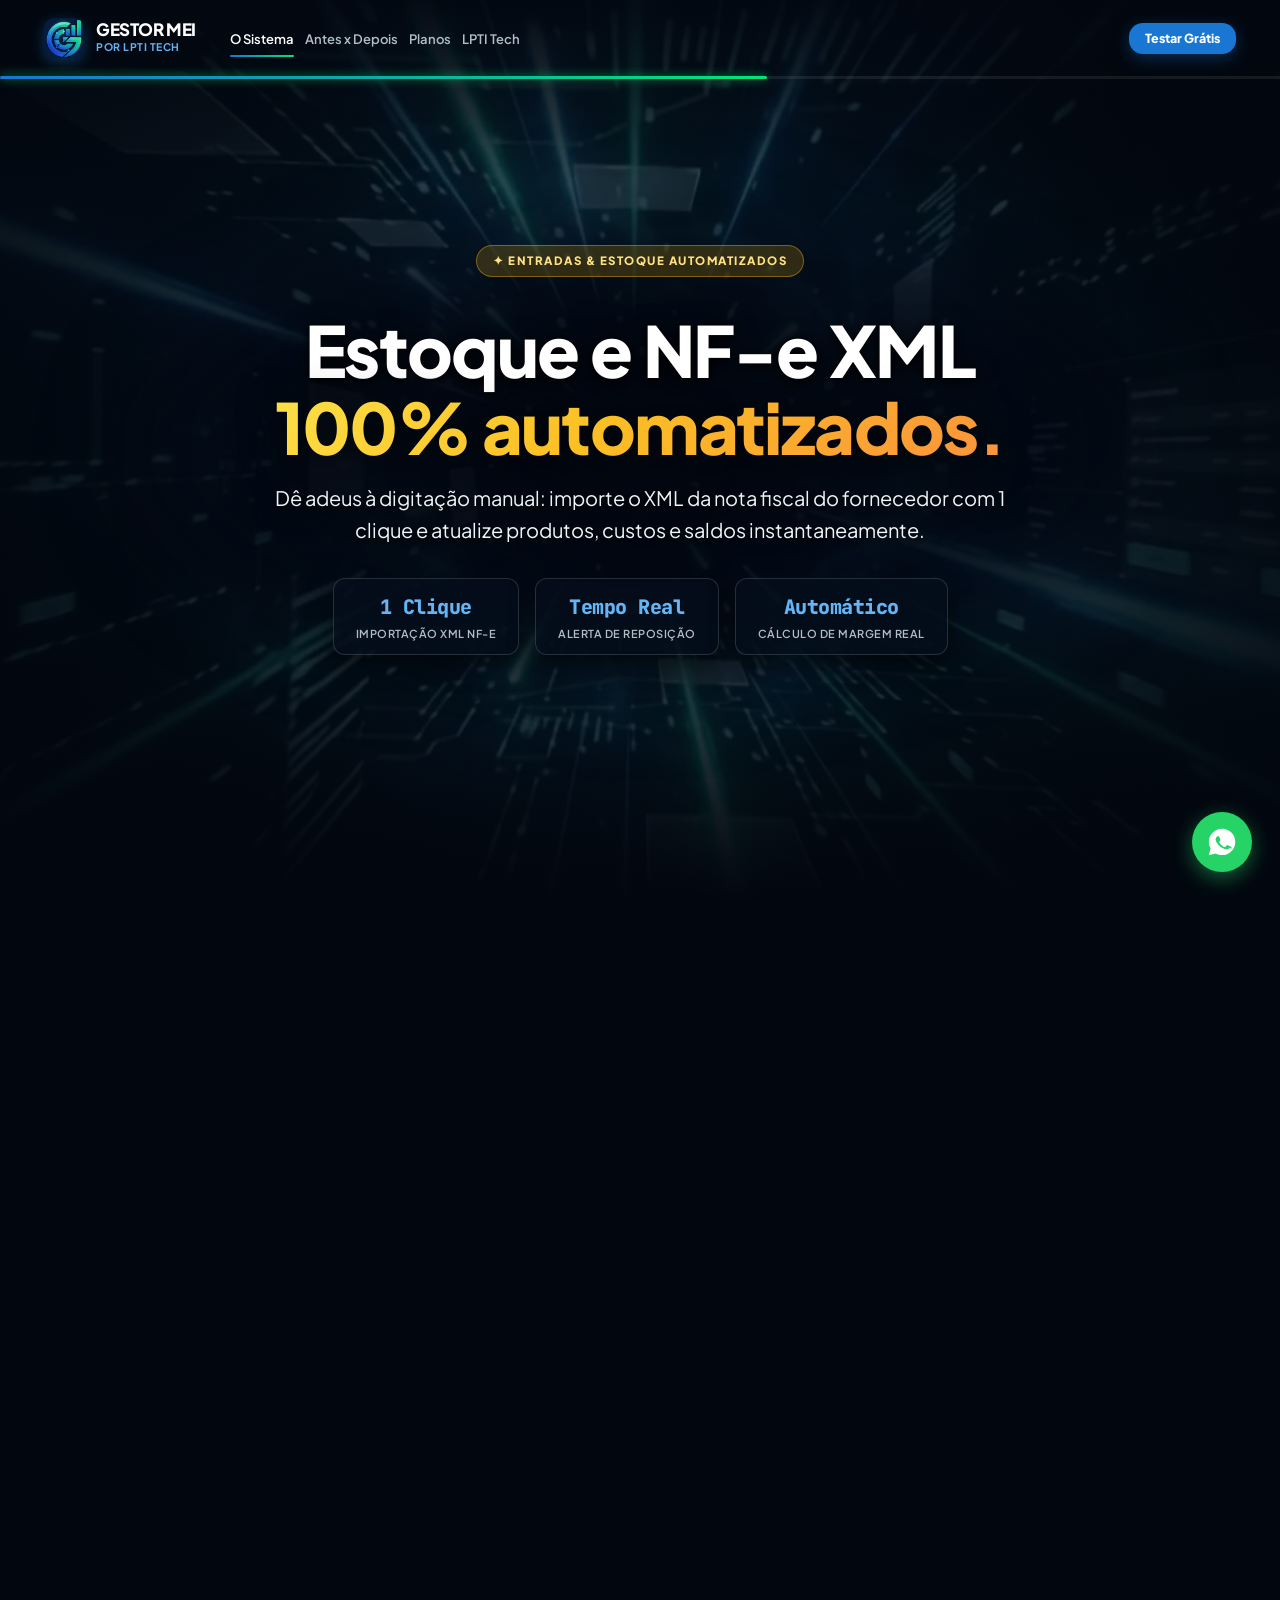
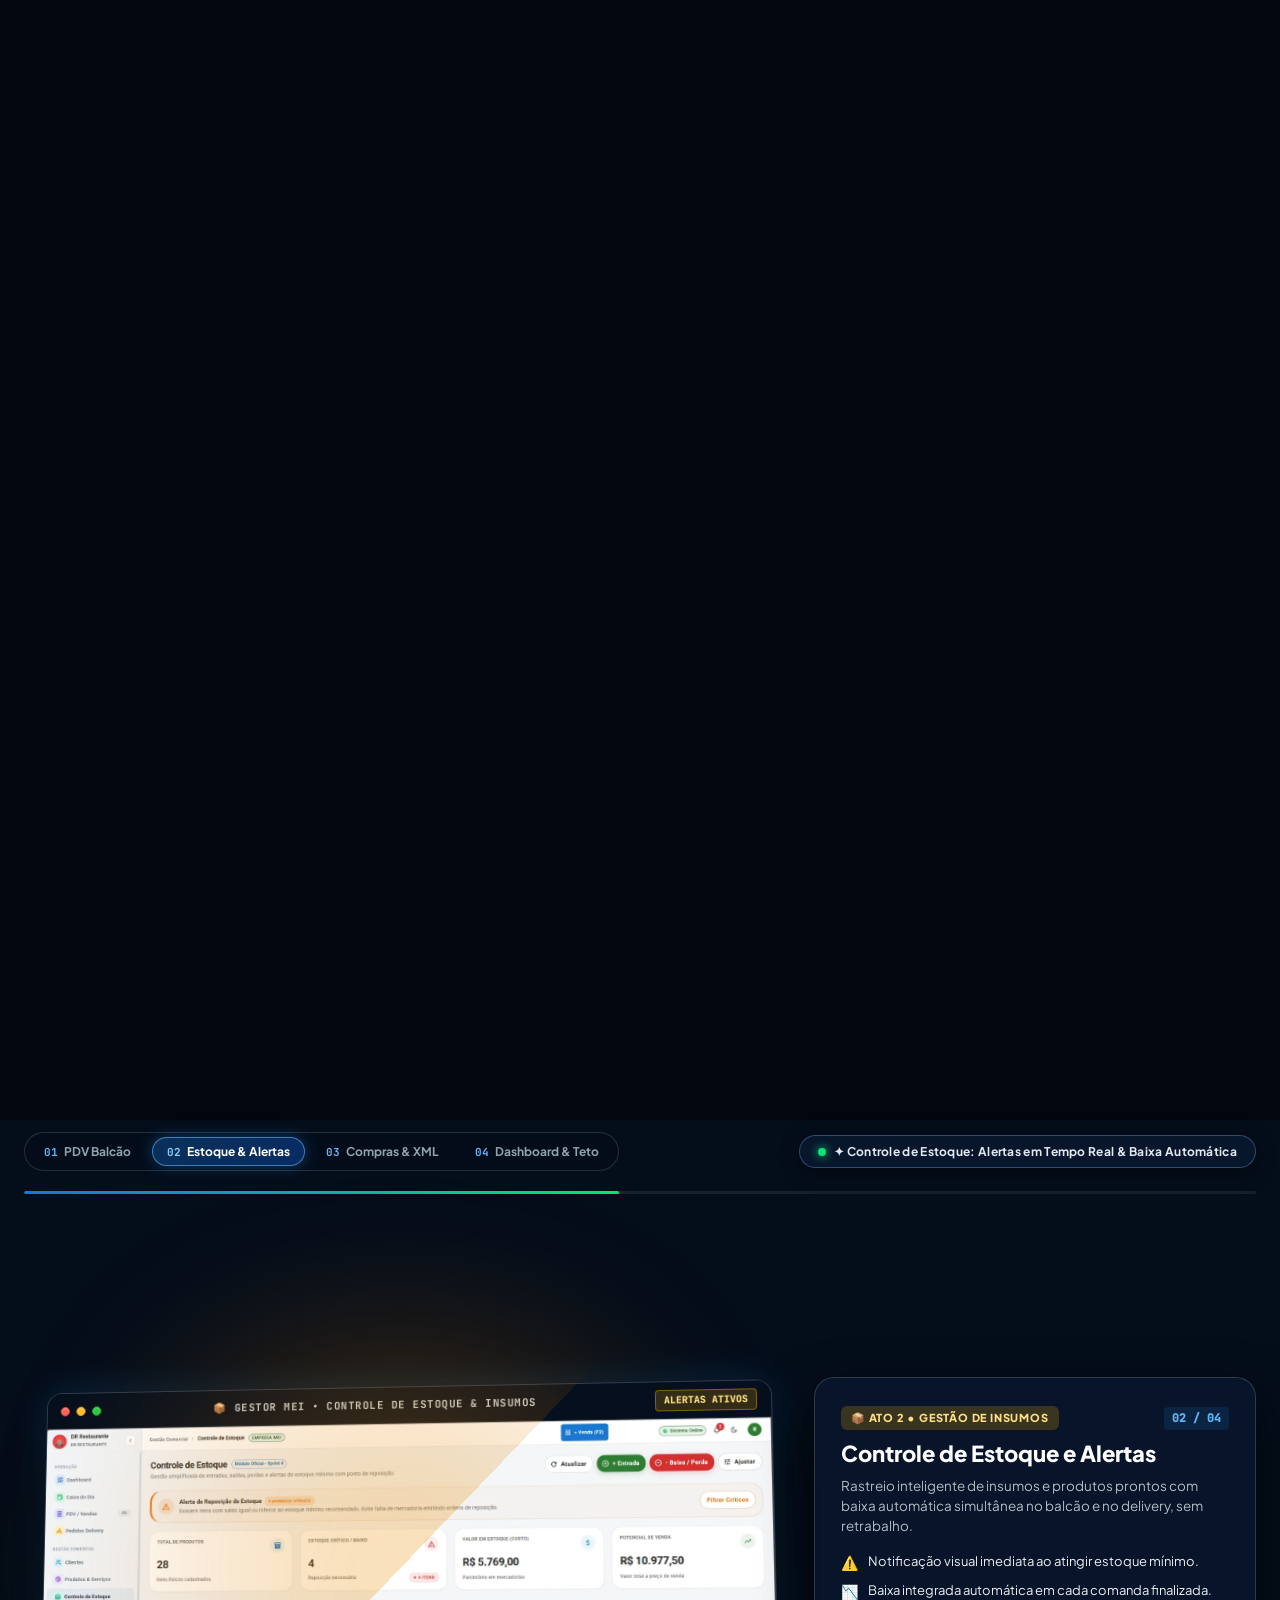
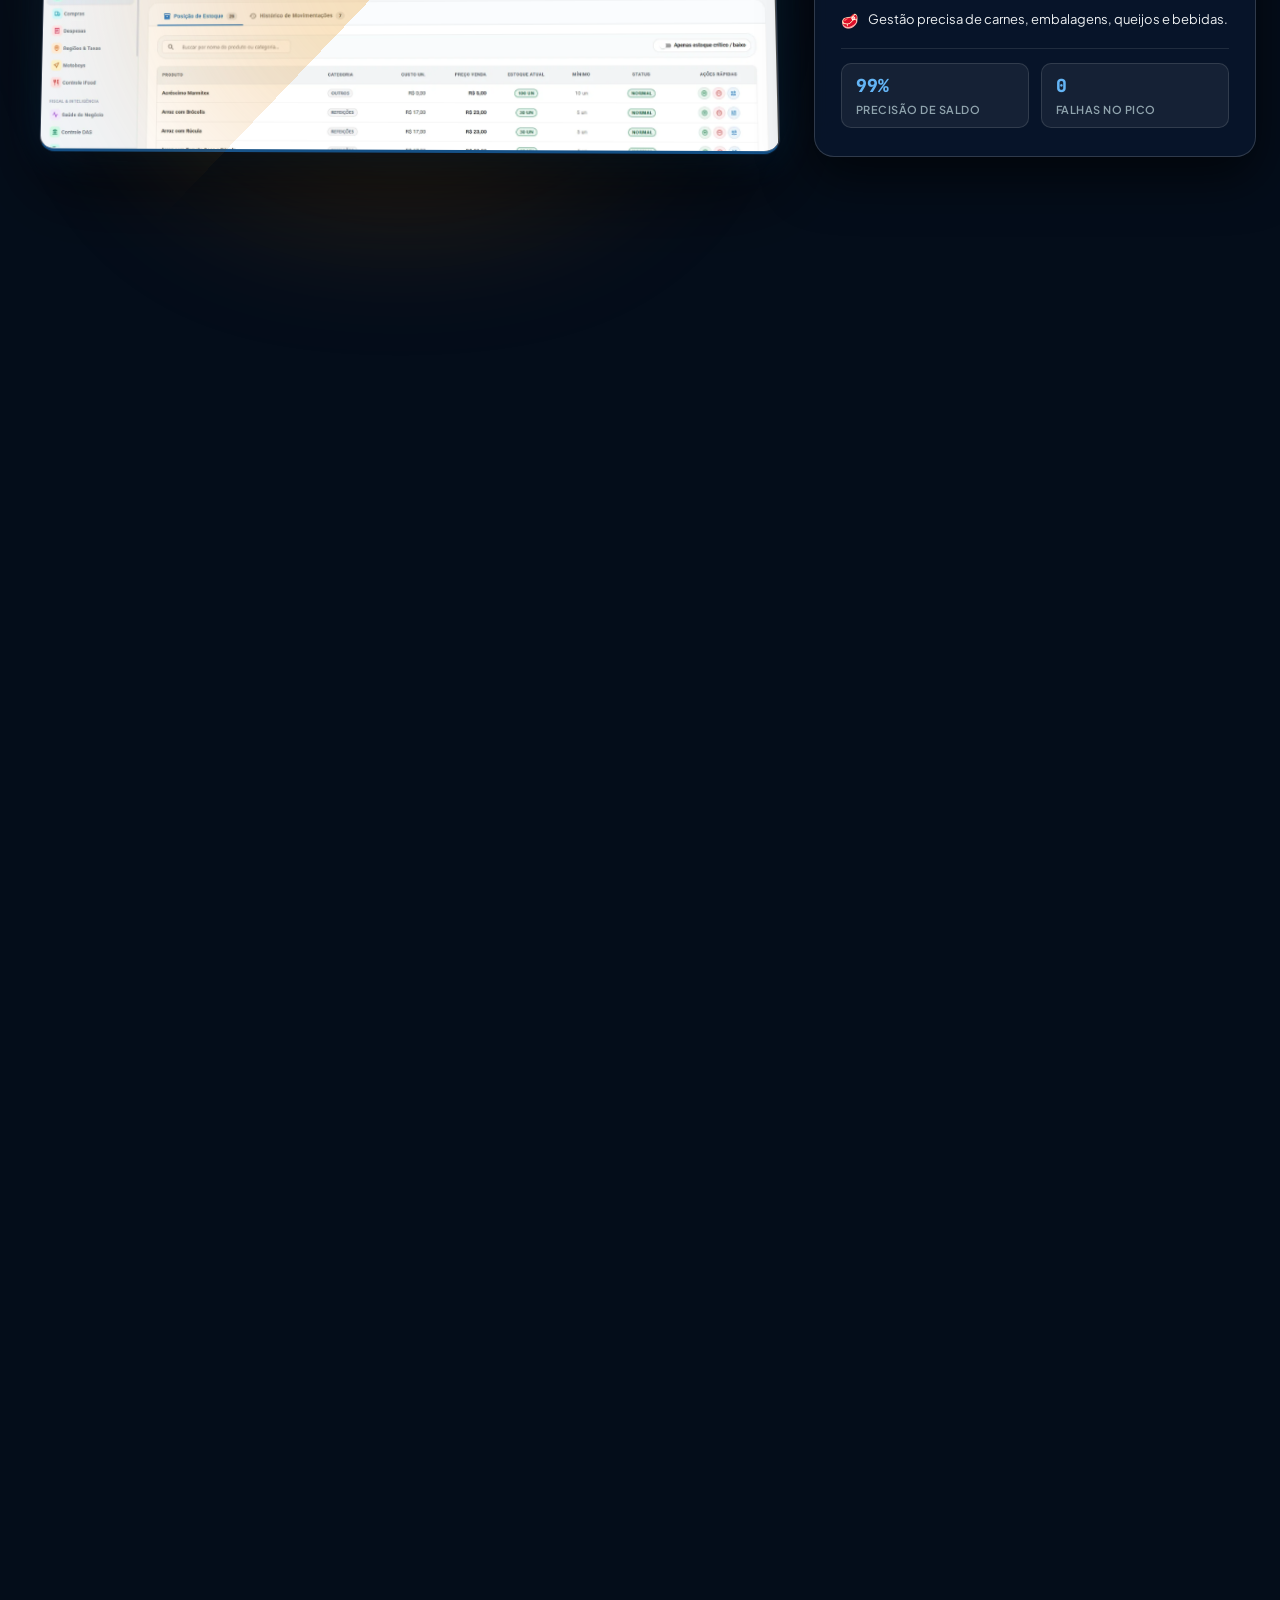
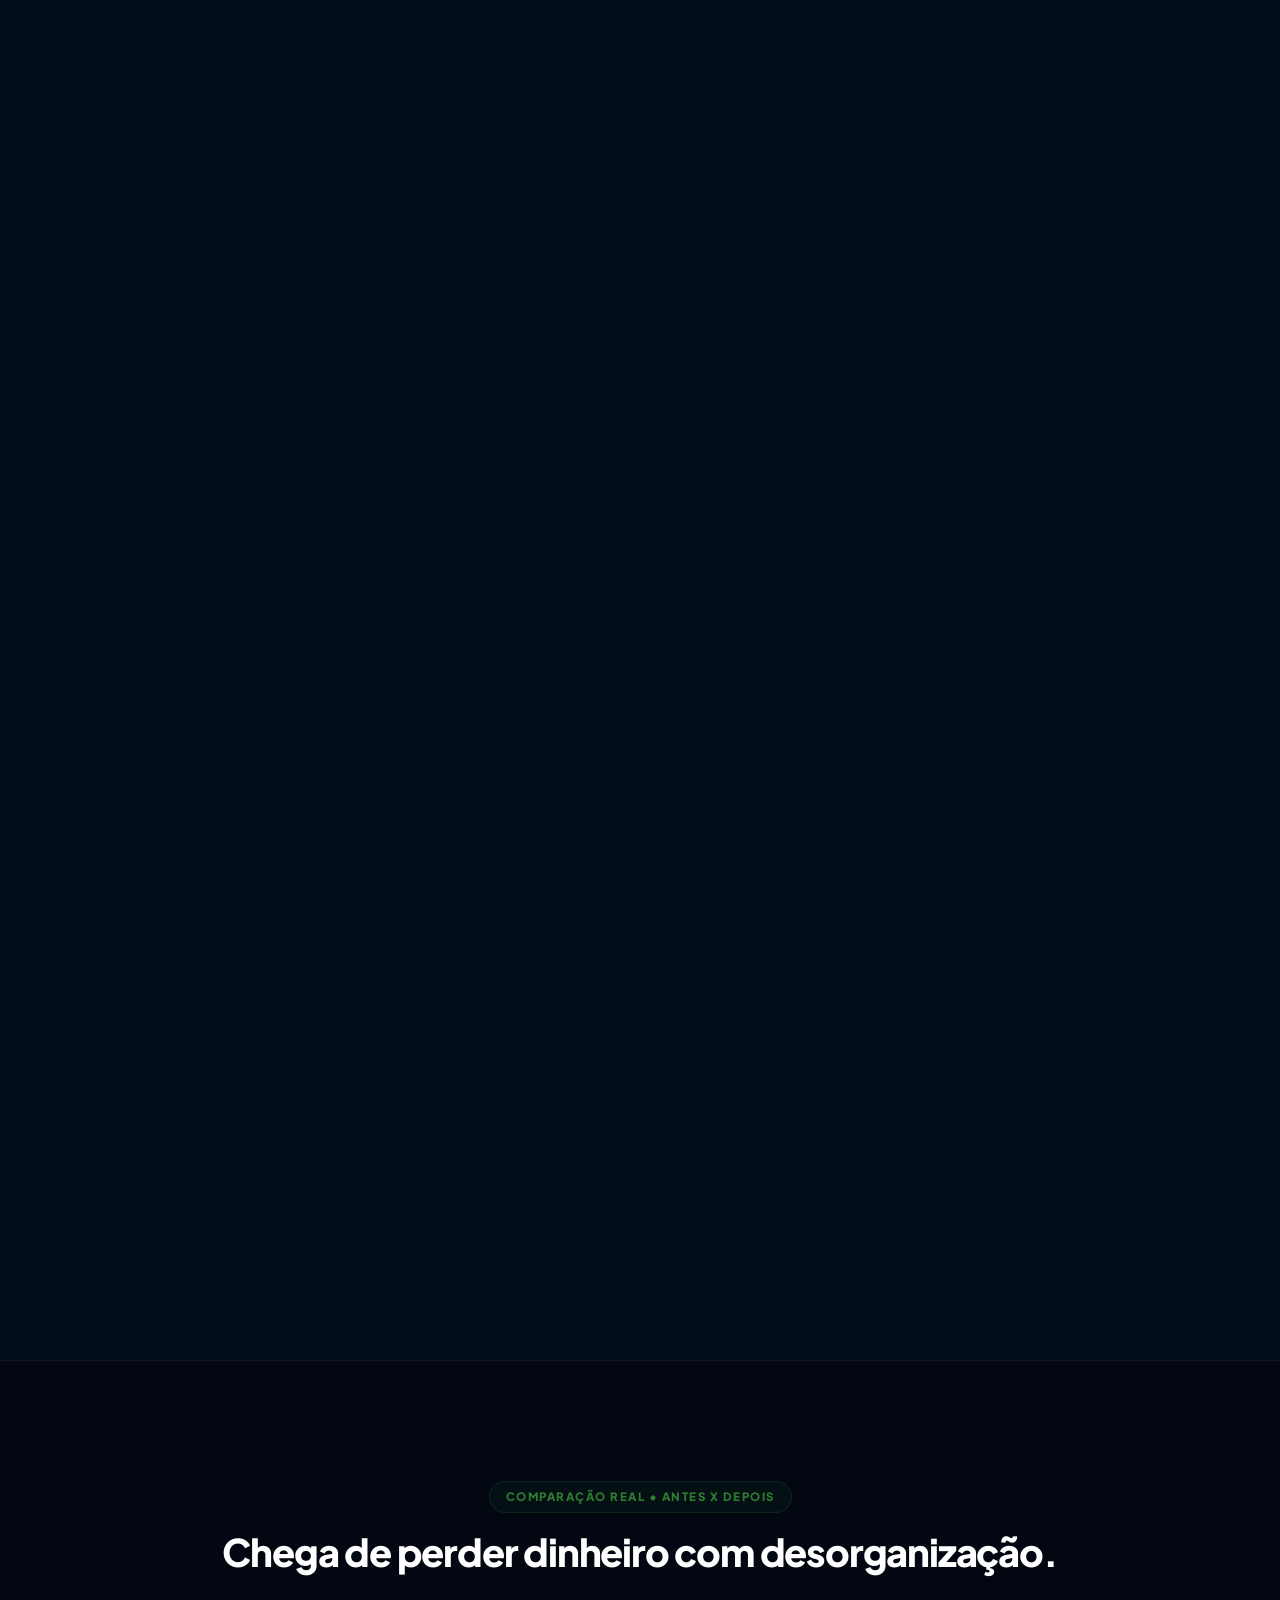
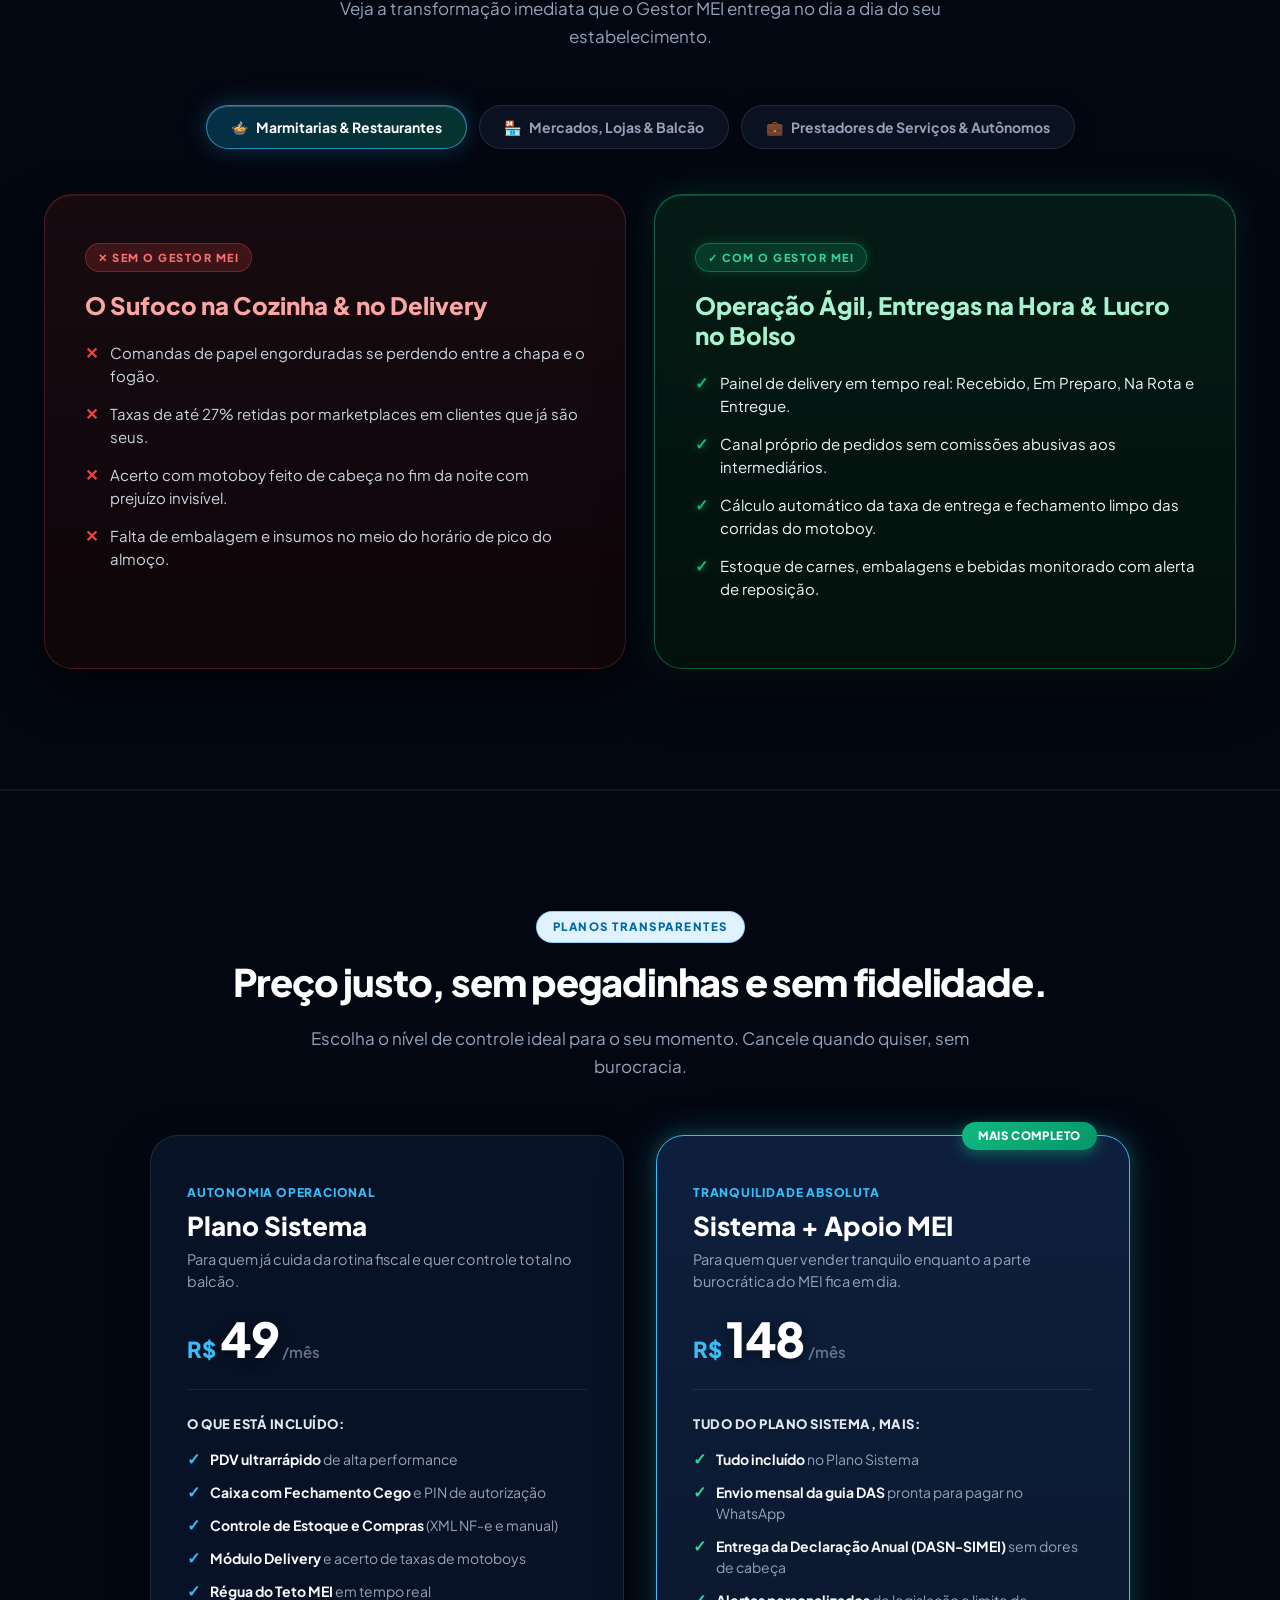
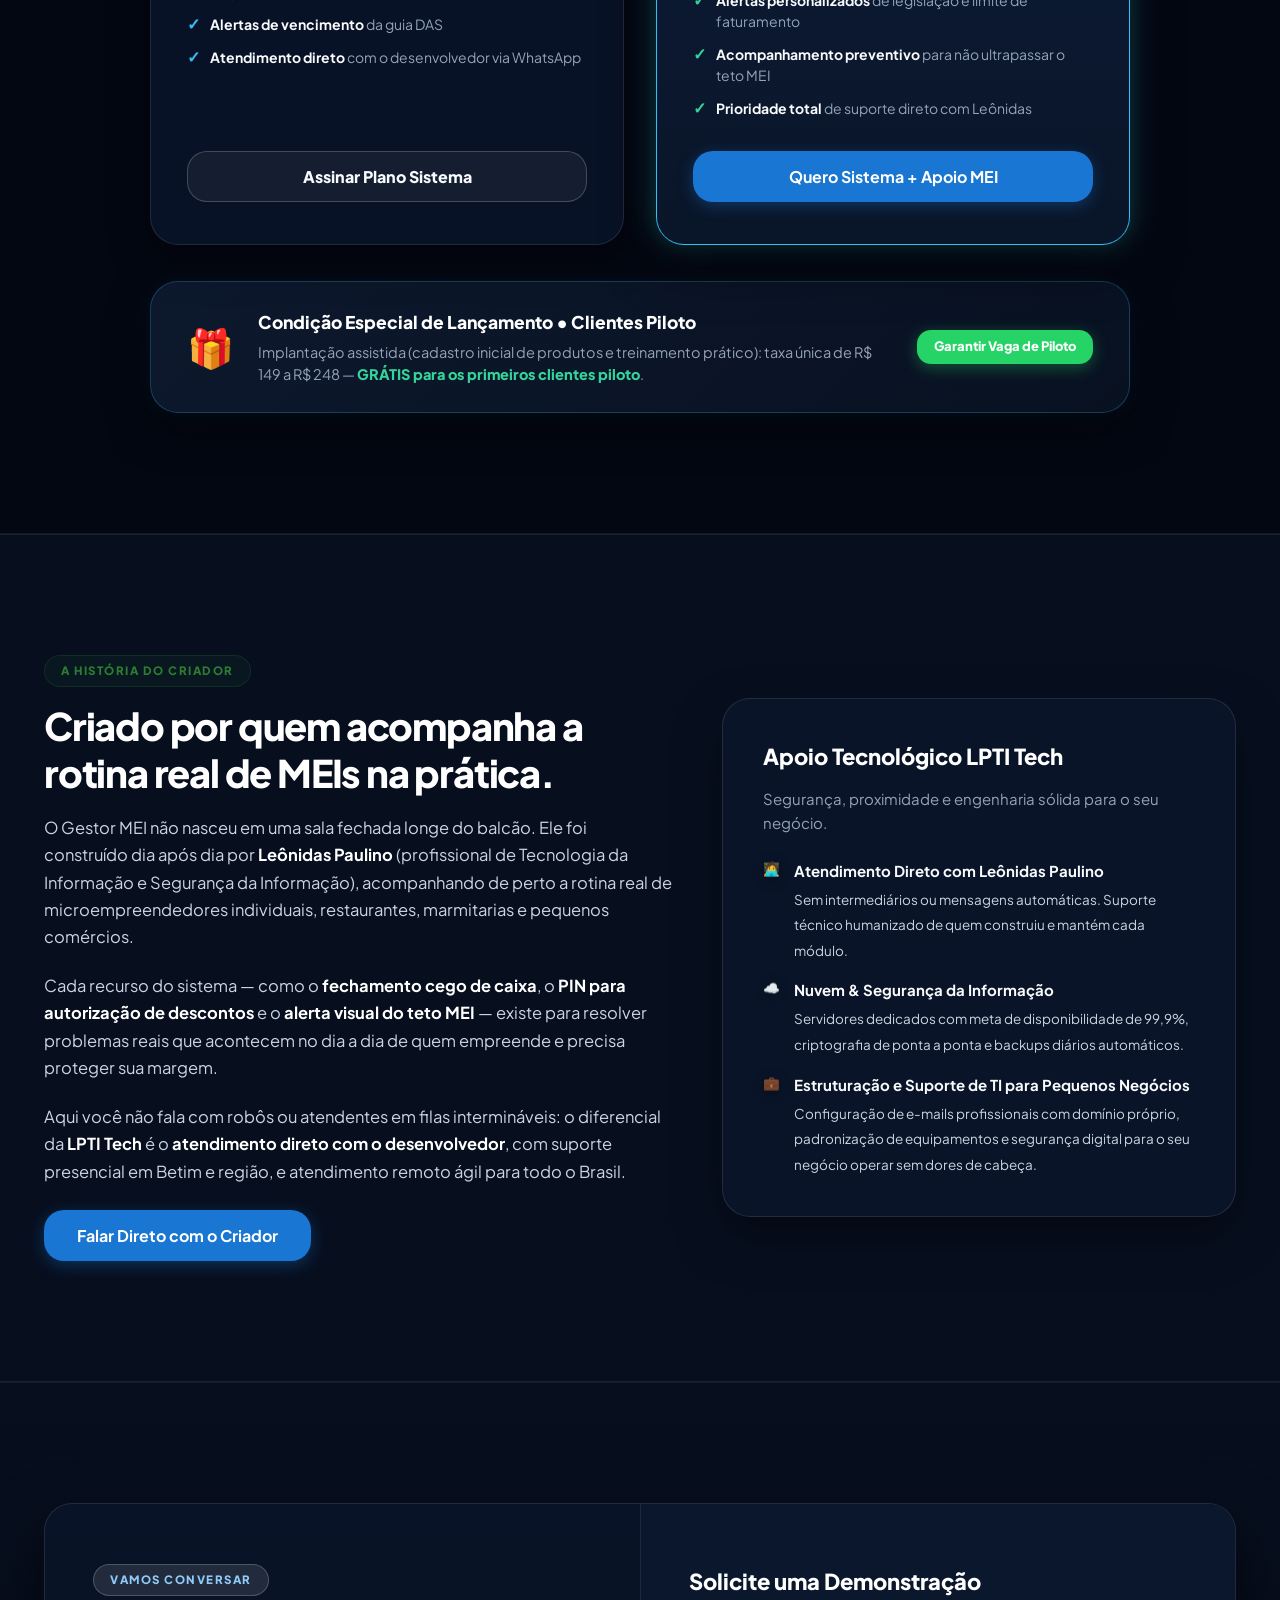
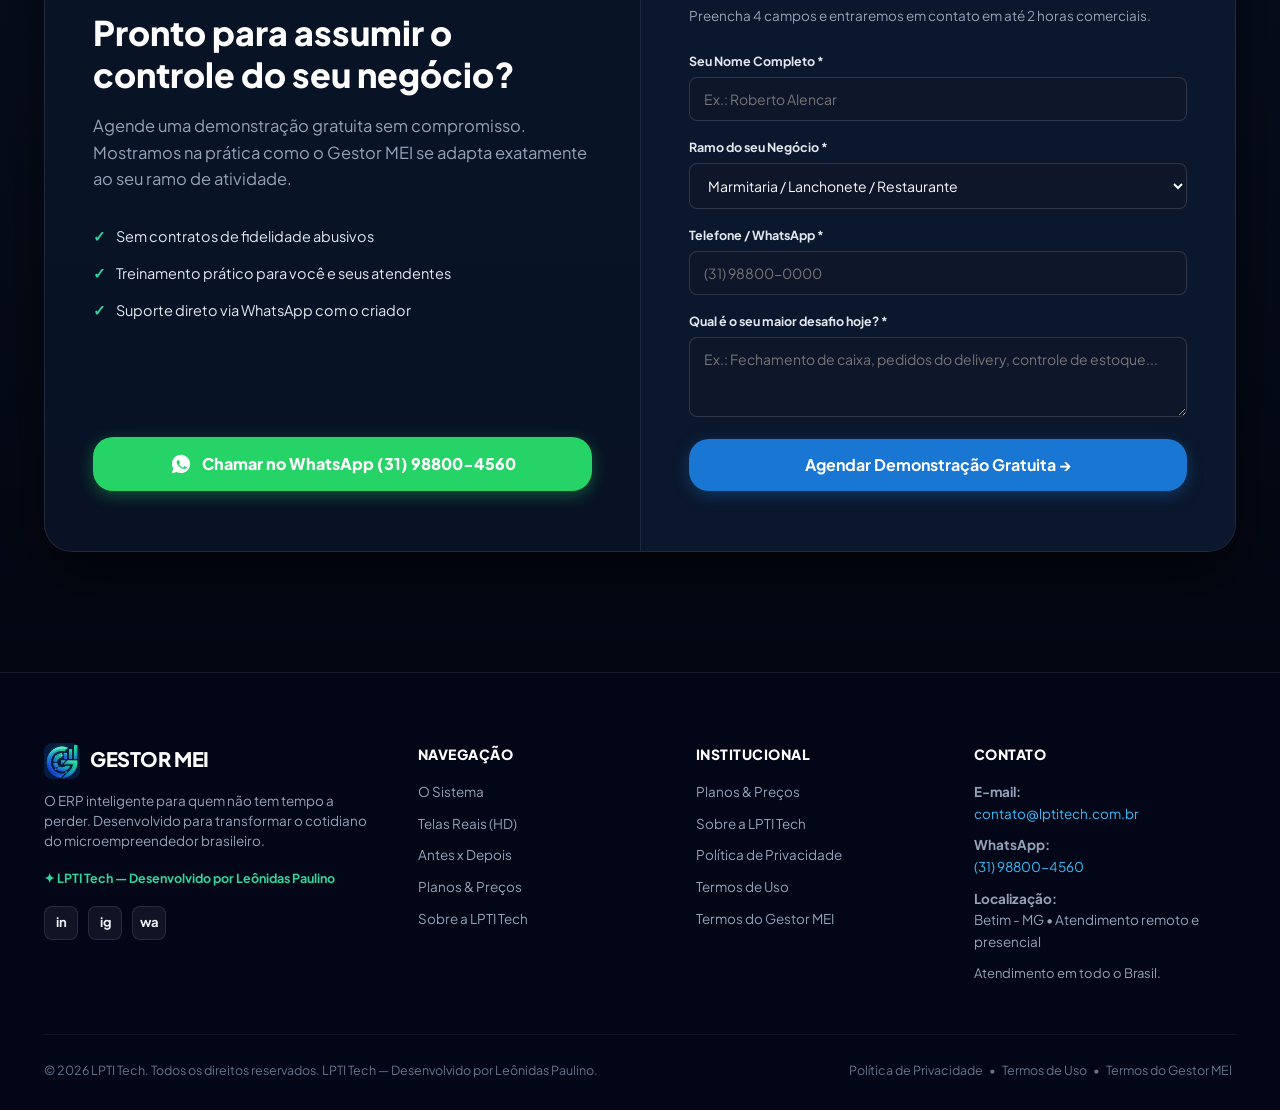
==== commit fa3db71d: "feat: scrollytelling full-bleed e design dark luxury completo" ====
--- a/index.html
+++ b/index.html
@@ -41,7 +41,7 @@
   <link href="https://fonts.googleapis.com/css2?family=JetBrains+Mono:wght@500;700;800&family=Plus+Jakarta+Sans:wght@400;500;600;700;800;900&display=swap" rel="stylesheet">
 
   <!-- Folha de Estilos Modular & Otimizada -->
-  <link rel="stylesheet" href="styles.css">
+  <link rel="stylesheet" href="styles.css?v=2.2">
 
   <!-- Pré-carregamento das 4 Telas Reais do Scrollytelling 3D em WebP -->
   <link rel="preload" as="image" href="assets/screens/1-pdv.webp" type="image/webp" fetchpriority="high">
@@ -107,46 +107,22 @@
 </head>
 <body>
 
-  <!-- ================= TOPBAR INSTITUCIONAL ================= -->
-  <div class="topbar">
-    <div class="container topbar-content">
-      <div class="topbar-left">
-        <span>
-          <svg width="14" height="14" viewBox="0 0 24 24" fill="currentColor"><path d="M12 2C8.13 2 5 5.13 5 9c0 5.25 7 13 7 13s7-7.75 7-13c0-3.87-3.13-7-7-7zm0 9.5c-1.38 0-2.5-1.12-2.5-2.5s1.12-2.5 2.5-2.5 2.5 1.12 2.5 2.5-1.12 2.5-2.5 2.5z"/></svg>
-          Betim - MG &bull; Atendimento presencial na região e remoto em todo o Brasil
-        </span>
-      </div>
-      <div class="topbar-right">
-        <a href="mailto:contato@lptitech.com.br" class="topbar-link">
-          <svg width="14" height="14" viewBox="0 0 24 24" fill="currentColor"><path d="M20 4H4c-1.1 0-1.99.9-1.99 2L2 18c0 1.1.9 2 2 2h16c1.1 0 2-.9 2-2V6c0-1.1-.9-2-2-2zm0 4l-8 5-8-5V6l8 5 8-5v2z"/></svg> contato@lptitech.com.br
-        </a>
-        <a href="tel:+5531988004560" class="topbar-link">
-          <svg width="14" height="14" viewBox="0 0 24 24" fill="currentColor"><path d="M6.62 10.79c1.44 2.83 3.76 5.14 6.59 6.59l2.2-2.2c.27-.27.67-.36 1.02-.24 1.12.37 2.33.57 3.57.57.55 0 1 .45 1 1V20c0 .55-.45 1-1 1-9.39 0-17-7.61-17-17 0-.55.45-1 1-1h3.5c.55 0 1 .45 1 1 0 1.25.2 2.45.57 3.57.11.35.03.74-.25 1.02l-2.2 2.2z"/></svg> (31) 98800-4560
-        </a>
-      </div>
-    </div>
-  </div>
-
-  <!-- ================= NAVBAR PRINCIPAL ================= -->
+  <!-- ================= NAVBAR PRINCIPAL MINIMALISTA & TRANSLÚCIDA ================= -->
   <header class="navbar" id="navbar">
     <div class="container navbar-container">
       <a href="#hero" class="brand-wrapper" aria-label="Gestor MEI e LPTI Tech Página Inicial">
-        <img src="assets/gestor-mei-icon.png" alt="Logo Oficial Gestor MEI" class="brand-icon" width="44" height="44">
+        <img src="assets/gestor-mei-icon.png" alt="Logo Oficial Gestor MEI" class="brand-icon" width="40" height="40">
         <div class="brand-text">
           <span class="brand-title">GESTOR MEI</span>
           <span class="brand-sub">Por LPTI Tech</span>
         </div>
       </a>
 
-      <!-- Menu Desktop -->
+      <!-- Menu Desktop Minimalista (4 Links Estratégicos) -->
       <nav class="nav-menu" id="nav-menu">
         <ul class="nav-list">
-          <li><a href="#hero" class="nav-link active">Início</a></li>
+          <li><a href="#hero" class="nav-link">O Sistema</a></li>
           <li><a href="#problema" class="nav-link">Antes x Depois</a></li>
-          <li><a href="#pdv" class="nav-link">PDV Balcão</a></li>
-          <li><a href="#delivery" class="nav-link">Delivery</a></li>
-          <li><a href="#estoque" class="nav-link">Estoque</a></li>
-          <li><a href="#fiscal" class="nav-link">Teto MEI</a></li>
           <li><a href="#planos" class="nav-link">Planos</a></li>
           <li><a href="#lptitech" class="nav-link">LPTI Tech</a></li>
         </ul>
@@ -168,38 +144,145 @@
     </div>
   </header>
 
-  <!-- ================= ATO 1: HERO & EXPLODED VIEW CINEMÁTICA ================= -->
-  <section class="hero-scrolly-section" id="hero">
-    <div class="hero-glow-back"></div>
-
-    <div class="container hero-header-box">
-      <div class="section-badge badge-white">✦ ERP INTELIGENTE PARA PEQUENOS NEGÓCIOS</div>
-      <h1 class="hero-headline">
-        O ERP definitivo para quem <span class="text-gradient">não tem tempo a perder.</span>
-      </h1>
-      <p class="hero-lead">
-        PDV ultrarrápido, controle de delivery, estoque em tempo real e monitoramento fiscal do seu MEI. Criado sob medida para restaurantes, marmitarias, pequenos comércios e prestadores de serviço que querem lucrar com tranquilidade.
-      </p>
-
-      <div class="hero-cta-row">
-        <a href="https://wa.me/5531988004560?text=Ol%C3%A1!%20Gostaria%20de%20agendar%20uma%20demonstra%C3%A7%C3%A3o%20gratuita%20do%20Gestor%20MEI%20para%20o%20meu%20neg%C3%B3cio." target="_blank" rel="noopener noreferrer" class="btn btn-whatsapp btn-lg">
-          <svg width="20" height="20" viewBox="0 0 24 24" fill="currentColor"><path d="M12.04 2c-5.46 0-9.91 4.45-9.91 9.91 0 1.75.46 3.45 1.32 4.95L2.05 22l5.25-1.38c1.45.79 3.08 1.21 4.74 1.21 5.46 0 9.91-4.45 9.91-9.91 0-2.65-1.03-5.14-2.9-7.01A9.816 9.816 0 0 0 12.04 2zm5.82 14.16c-.24.67-1.39 1.29-1.93 1.37-.5.08-1.13.11-3.28-.79-2.58-1.08-4.22-3.73-4.35-3.9-.13-.18-1.04-1.38-1.04-2.64 0-1.25.66-1.87.89-2.12.24-.25.53-.31.71-.31.18 0 .35 0 .51.01.16.01.38-.06.6.46.22.53.76 1.86.83 2 .07.14.12.31.02.5-.1.18-.15.3-.29.47-.15.17-.31.37-.44.5-.15.14-.3.3-.13.6.17.29.77 1.26 1.64 2.04 1.13 1 2.07 1.32 2.37 1.46.29.15.47.13.65-.07.18-.21.78-.91.99-1.22.21-.31.42-.26.7-.16.29.11 1.83.86 2.14 1.02.31.15.52.23.6.36.08.13.08.76-.16 1.43z"/></svg>
-          <span>Experimentar Demonstração Gratuita</span>
-        </a>
-        <a href="#exploded-view-track" class="btn btn-outline-white btn-lg">
-          <span>Ver o Sistema em Ação &darr;</span>
-        </a>
-      </div>
-
-      <div class="hero-pills-row">
-        <span class="hero-pill-badge"><span class="dot"></span> Venda em <span data-counter="10" data-format="seconds">&lt; 10 segundos</span></span>
-        <span class="hero-pill-badge"><span class="dot"></span> Delivery sem comissão abusiva</span>
-        <span class="hero-pill-badge"><span class="dot"></span> <span data-counter="100" data-format="percent">100%</span> em dia com o DAS</span>
+  <!-- ================= ATO 1: HERO CINEMATOGRÁFICO FULL-BLEED (CANVAS SCROLLYTELLING) ================= -->
+  <section class="hero-cinema-track" id="hero">
+    <div class="hero-cinema-sticky">
+      <!-- Canvas 100vw x 100vh Full-Bleed dos 96 frames WebP -->
+      <canvas id="hero-cinema-canvas" class="hero-cinema-canvas" width="1280" height="720"></canvas>
+
+      <!-- Overlay Escuro e Vinheta Suave para Contraste Impecável de Leitura -->
+      <div class="hero-cinema-overlay" aria-hidden="true"></div>
+      <div class="hero-cinema-vignette" aria-hidden="true"></div>
+
+      <!-- Barra de Progresso Superior Discreta -->
+      <div class="hero-cinema-progress">
+        <div class="hero-cinema-progress-bar" id="cinema-progress-bar"></div>
+      </div>
+
+
+      <!-- Palco Central dos 4 Blocos de Texto Monumentais Sincronizados -->
+      <div class="hero-cinema-content-stage">
+        
+        <!-- Bloco 1: Abertura Monumental (0% - 25%) -->
+        <div class="cinema-text-block active" id="cinema-block-0">
+          <div class="section-badge badge-white">✦ ERP INTELIGENTE PARA PEQUENOS NEGÓCIOS</div>
+          <h1 class="cinema-monumental-title">
+            O ERP definitivo para quem <span class="text-gradient-cyan">não tem tempo a perder.</span>
+          </h1>
+          <p class="cinema-monumental-lead">
+            PDV ultrarrápido, delivery sem comissão abusiva, estoque automatizado e conformidade fiscal completa. Criado para você lucrar com tranquilidade.
+          </p>
+          <div class="hero-cta-row">
+            <a href="https://wa.me/5531988004560?text=Ol%C3%A1!%20Gostaria%20de%20agendar%20uma%20demonstra%C3%A7%C3%A3o%20gratuita%20do%20Gestor%20MEI%20para%20o%20meu%20neg%C3%B3cio." target="_blank" rel="noopener noreferrer" class="btn btn-whatsapp btn-lg">
+              <svg width="20" height="20" viewBox="0 0 24 24" fill="currentColor"><path d="M12.04 2c-5.46 0-9.91 4.45-9.91 9.91 0 1.75.46 3.45 1.32 4.95L2.05 22l5.25-1.38c1.45.79 3.08 1.21 4.74 1.21 5.46 0 9.91-4.45 9.91-9.91 0-2.65-1.03-5.14-2.9-7.01A9.816 9.816 0 0 0 12.04 2zm5.82 14.16c-.24.67-1.39 1.29-1.93 1.37-.5.08-1.13.11-3.28-.79-2.58-1.08-4.22-3.73-4.35-3.9-.13-.18-1.04-1.38-1.04-2.64 0-1.25.66-1.87.89-2.12.24-.25.53-.31.71-.31.18 0 .35 0 .51.01.16.01.38-.06.6.46.22.53.76 1.86.83 2 .07.14.12.31.02.5-.1.18-.15.3-.29.47-.15.17-.31.37-.44.5-.15.14-.3.3-.13.6.17.29.77 1.26 1.64 2.04 1.13 1 2.07 1.32 2.37 1.46.29.15.47.13.65-.07.18-.21.78-.91.99-1.22.21-.31.42-.26.7-.16.29.11 1.83.86 2.14 1.02.31.15.52.23.6.36.08.13.08.76-.16 1.43z"/></svg>
+              <span>Experimentar Demonstração Gratuita</span>
+            </a>
+            <a href="#telas-hd" class="btn btn-outline-white btn-lg">
+              <span>Ver Telas em Alta Definição &darr;</span>
+            </a>
+          </div>
+          <div class="hero-pills-row">
+            <span class="hero-pill-badge"><span class="dot"></span> Venda em <span data-counter="10" data-format="seconds">&lt; 10 segundos</span></span>
+            <span class="hero-pill-badge"><span class="dot"></span> Delivery sem comissão</span>
+            <span class="hero-pill-badge"><span class="dot"></span> <span data-counter="100" data-format="percent">100%</span> em dia com o DAS</span>
+          </div>
+          <div class="cinema-scroll-hint">
+            <span class="scroll-mouse-icon"><span class="scroll-wheel"></span></span>
+            <span class="scroll-text">Role para avançar a experiência</span>
+          </div>
+        </div>
+
+        <!-- Bloco 2: PDV em menos de 10 segundos (25% - 50%) -->
+        <div class="cinema-text-block" id="cinema-block-1">
+          <div class="section-badge badge-blue">✦ PDV ÁGIL NO BALCÃO</div>
+          <h2 class="cinema-monumental-title">
+            Vendas no balcão concluídas em <span class="text-gradient-cyan">menos de 10 segundos.</span>
+          </h2>
+          <p class="cinema-monumental-lead">
+            Interface otimizada com leitor de código de barras, atalhos rápidos no teclado, PIX instantâneo e fechamento cego de caixa com PIN de autorização.
+          </p>
+          <div class="cinema-chips-row">
+            <div class="cinema-stat-chip">
+              <span class="chip-number">&lt; 10s</span>
+              <span class="chip-label">Tempo Médio no PDV</span>
+            </div>
+            <div class="cinema-stat-chip">
+              <span class="chip-number">Zero</span>
+              <span class="chip-label">Travamentos no Caixa</span>
+            </div>
+            <div class="cinema-stat-chip">
+              <span class="chip-number">100%</span>
+              <span class="chip-label">Fechamento Cego Seguro</span>
+            </div>
+          </div>
+        </div>
+
+        <!-- Bloco 3: Estoque e NF-e XML automatizados (50% - 75%) -->
+        <div class="cinema-text-block" id="cinema-block-2">
+          <div class="section-badge badge-amber">✦ ENTRADAS &amp; ESTOQUE AUTOMATIZADOS</div>
+          <h2 class="cinema-monumental-title">
+            Estoque e NF-e XML <span class="text-gradient-amber">100% automatizados.</span>
+          </h2>
+          <p class="cinema-monumental-lead">
+            Dê adeus à digitação manual: importe o XML da nota fiscal do fornecedor com 1 clique e atualize produtos, custos e saldos instantaneamente.
+          </p>
+          <div class="cinema-chips-row">
+            <div class="cinema-stat-chip">
+              <span class="chip-number">1 Clique</span>
+              <span class="chip-label">Importação XML NF-e</span>
+            </div>
+            <div class="cinema-stat-chip">
+              <span class="chip-number">Tempo Real</span>
+              <span class="chip-label">Alerta de Reposição</span>
+            </div>
+            <div class="cinema-stat-chip">
+              <span class="chip-number">Automático</span>
+              <span class="chip-label">Cálculo de Margem Real</span>
+            </div>
+          </div>
+        </div>
+
+        <!-- Bloco 4: Blindagem Fiscal e Teto MEI de R$ 81.000 (75% - 100%) -->
+        <div class="cinema-text-block" id="cinema-block-3">
+          <div class="section-badge badge-green">✦ GESTÃO FISCAL &amp; SEGURANÇA</div>
+          <h2 class="cinema-monumental-title">
+            Blindagem Fiscal e <span class="text-gradient-green">Teto MEI de R$ 81.000.</span>
+          </h2>
+          <p class="cinema-monumental-lead">
+            Régua visual do faturamento anual com avisos preventivos de desenquadramento, lembrete automático do DAS dia 20 e relatório consolidado para a declaração DASN-SIMEI.
+          </p>
+          <div class="cinema-chips-row">
+            <div class="cinema-stat-chip">
+              <span class="chip-number">R$ 81.000</span>
+              <span class="chip-label">Teto Anual Monitorado</span>
+            </div>
+            <div class="cinema-stat-chip">
+              <span class="chip-number">Dia 20</span>
+              <span class="chip-label">Alerta do DAS no WhatsApp</span>
+            </div>
+            <div class="cinema-stat-chip">
+              <span class="chip-number">100%</span>
+              <span class="chip-label">Pronto p/ DASN-SIMEI</span>
+            </div>
+          </div>
+          <div class="cinema-block-actions">
+            <a href="#telas-hd" class="btn btn-outline-white btn-lg">
+              <span>Examinar Telas em Alta Definição &darr;</span>
+            </a>
+            <a href="https://wa.me/5531988004560?text=Ol%C3%A1!%20Gostaria%20de%20agendar%20uma%20demonstra%C3%A7%C3%A3o%20gratuita%20do%20Gestor%20MEI%20para%20o%20meu%20neg%C3%B3cio." target="_blank" rel="noopener noreferrer" class="btn btn-whatsapp btn-lg">
+              <span>Agendar Demonstração Gratuita</span>
+            </a>
+          </div>
+        </div>
+
       </div>
     </div>
-
-    <!-- Track da Apresentação Visual Cinematográfica Scrollytelling 3D -->
-    <div class="exploded-track scrolly-3d-track" id="exploded-view-track">
+  </section>
+
+  <!-- ================= PALCO SCROLLYTELLING 3D: AS 4 TELAS REAIS EM ALTA DEFINIÇÃO ================= -->
+  <section class="scrolly-showcase-section" id="telas-hd">
+    <div id="exploded-view-track"></div>
+    <div class="exploded-track scrolly-3d-track">
       <div class="exploded-sticky-stage scrolly-sticky-stage">
         
         <!-- Barra Superior de Controle e Progresso do Scrollytelling -->
@@ -240,6 +323,10 @@
           
           <!-- Viewport 3D das Telas Reais em Glassmorphism Escuro -->
           <div class="exploded-viewport scrolly-viewport" id="scrolly-viewport">
+            
+            <!-- Brilho Ambiental Difuso (Ambient Backlight Glow) Dinâmico -->
+            <div class="scrolly-backlight-glow glow-step-0" id="scrolly-backlight-glow"></div>
+
             <div class="scrolly-3d-scene" id="scrolly-scene">
               
               <!-- Tela 1: PDV Balcão em < 10s -->
@@ -497,332 +584,7 @@
     </div>
   </section>
 
-  <!-- ================= ATO 3: MOTOR DO CAIXA (PDV & BALCÃO EM < 10S) ================= -->
-  <section class="section feature-showcase-section" id="pdv">
-    <div class="container">
-      <div class="feature-grid-layout" data-reveal>
-        <div class="feature-info-side">
-          <span class="pill">VELOCIDADE INCOMPARÁVEL</span>
-          <h2 class="feature-heading">PDV Balcão: Venda concluída em menos de 10 segundos.</h2>
-          <p class="feature-body-text">
-            Projetado para telas sensíveis ao toque ou teclado numérico. O operador digita o código do item ou utiliza leitor de código de barras, escolhe o pagamento e emite o comprovante sem travar o atendimento.
-          </p>
-
-          <div class="feature-highlights-list">
-            <div class="highlight-row">
-              <span class="check">&check;</span>
-              <span><strong>Fechamento Cego de Caixa:</strong> O funcionário digita o total contado; o sistema aponta divergências sem exibir o saldo antes da conferência.</span>
-            </div>
-            <div class="highlight-row">
-              <span class="check">&check;</span>
-              <span><strong>PIN Gerencial para Descontos:</strong> Proteja sua margem exigindo senha do dono para abatimentos especiais.</span>
-            </div>
-            <div class="highlight-row">
-              <span class="check">&check;</span>
-              <span><strong>Pagamento Múltiplo:</strong> Receba parte em dinheiro, parte em Pix e o restante no cartão na mesma venda.</span>
-            </div>
-          </div>
-
-          <a href="https://wa.me/5531988004560?text=Ol%C3%A1!%20Quero%20conhecer%20o%20PDV%20do%20Gestor%20MEI." target="_blank" rel="noopener noreferrer" class="btn btn-primary btn-lg">
-            <span>Ver Demonstração do PDV</span>
-            <svg width="18" height="18" viewBox="0 0 24 24" fill="none" stroke="currentColor" stroke-width="2"><path d="M5 12h14M12 5l7 7-7 7"/></svg>
-          </a>
-        </div>
-
-        <!-- Simulador Visual do PDV -->
-        <div class="pdv-simulator-window">
-          <div class="pdv-window-header">
-            <span class="pdv-window-title">PDV GESTOR MEI &bull; CAIXA 01 [ABERTO]</span>
-            <span style="color: #81C784; font-size: 11px; font-weight: 700;">&bull; ONLINE</span>
-          </div>
-
-          <div class="pdv-body">
-            <div class="pdv-search-bar">
-              <span>🔍</span>
-              <span>#001 - Marmita Especial Picanha (Grande)</span>
-            </div>
-
-            <table class="pdv-cart-table">
-              <thead>
-                <tr>
-                  <th>Item</th>
-                  <th style="text-align: center;">Qtd</th>
-                  <th style="text-align: right;">Unit.</th>
-                  <th style="text-align: right;">Total</th>
-                </tr>
-              </thead>
-              <tbody>
-                <tr>
-                  <td>Marmita Especial Picanha</td>
-                  <td style="text-align: center;">2x</td>
-                  <td style="text-align: right;">R$ 28,00</td>
-                  <td style="text-align: right; font-weight: 700;">R$ 56,00</td>
-                </tr>
-                <tr>
-                  <td>Refrigerante Lata 350ml</td>
-                  <td style="text-align: center;">2x</td>
-                  <td style="text-align: right;">R$ 6,00</td>
-                  <td style="text-align: right; font-weight: 700;">R$ 12,00</td>
-                </tr>
-              </tbody>
-            </table>
-
-            <div class="pdv-totals-box">
-              <div>
-                <span style="font-size: 12px; color: #90CAF9; display: block;">SUBTOTAL</span>
-                <span class="pdv-total-val" data-counter="68" data-format="currency">R$ 68,00</span>
-              </div>
-              <div style="text-align: right;">
-                <span style="font-size: 11px; color: #81C784; display: block;">FORMA DE PAGAMENTO</span>
-                <span style="font-family: var(--font-mono); font-size: 14px; font-weight: 700; color: #FFFFFF;">PIX QR CODE</span>
-              </div>
-            </div>
-
-            <div class="pdv-actions-bar">
-              <div class="pdv-btn-finish">
-                <span>FINALIZAR VENDA (F4) &check;</span>
-              </div>
-            </div>
-          </div>
-        </div>
-      </div>
-    </div>
-  </section>
-
-  <!-- ================= ATO 4: ESPECIAL MARMITARIAS & RESTAURANTES (DELIVERY) ================= -->
-  <section class="section delivery-section" id="delivery">
-    <div class="container" data-reveal>
-      <div class="section-header text-center">
-        <div class="section-badge badge-green">DELIVERY SOB CONTROLE</div>
-        <h2 class="section-title">Gerencie seus pedidos, motoboys e rotas sem intermediários.</h2>
-        <p class="section-desc">
-          Economize milhares de reais em taxas de marketplaces. Tenha um painel Kanban em tempo real para organizar os pedidos e fechar as diárias de entregadores sem estresse.
-        </p>
-      </div>
-
-      <!-- Kanban Board Visual -->
-      <div class="kanban-board">
-        <!-- Coluna 1 -->
-        <div class="kanban-col">
-          <div class="kanban-col-header">
-            <span class="kanban-col-title">1. Recebidos</span>
-            <span class="kanban-badge badge-yellow"><span data-counter="3">3</span> pedidos</span>
-          </div>
-          <div class="kanban-cards-stack">
-            <div class="kanban-item-card">
-              <div class="kanban-order-id">#1042 &bull; 11:42</div>
-              <div class="kanban-order-desc">2x Marmita M (Feijão Tropeiro)</div>
-              <div class="kanban-order-footer">
-                <span>R$ 44,00</span>
-                <span style="color: #F57F17;">Aguardando aceite</span>
-              </div>
-            </div>
-            <div class="kanban-item-card">
-              <div class="kanban-order-id">#1043 &bull; 11:45</div>
-              <div class="kanban-order-desc">1x Marmita Fit + Suco Laranja</div>
-              <div class="kanban-order-footer">
-                <span>R$ 32,00</span>
-                <span style="color: #F57F17;">Aguardando aceite</span>
-              </div>
-            </div>
-          </div>
-        </div>
-
-        <!-- Coluna 2 -->
-        <div class="kanban-col">
-          <div class="kanban-col-header">
-            <span class="kanban-col-title">2. Na Cozinha</span>
-            <span class="kanban-badge badge-blue"><span data-counter="2">2</span> pedidos</span>
-          </div>
-          <div class="kanban-cards-stack">
-            <div class="kanban-item-card">
-              <div class="kanban-order-id">#1040 &bull; 11:35</div>
-              <div class="kanban-order-desc">3x Executivo Frango Grelhado</div>
-              <div class="kanban-order-footer">
-                <span>R$ 69,00</span>
-                <span style="color: #0288D1;">Na chapa</span>
-              </div>
-            </div>
-          </div>
-        </div>
-
-        <!-- Coluna 3 -->
-        <div class="kanban-col">
-          <div class="kanban-col-header">
-            <span class="kanban-col-title">3. Na Rota</span>
-            <span class="kanban-badge badge-purple"><span data-counter="4">4</span> pedidos</span>
-          </div>
-          <div class="kanban-cards-stack">
-            <div class="kanban-item-card">
-              <div class="kanban-order-id">#1038 &bull; Motoboy: Marcos</div>
-              <div class="kanban-order-desc">Bairro Jardim da Cidade (Betim)</div>
-              <div class="kanban-order-footer">
-                <span>Taxa: R$ 8,00</span>
-                <span style="color: #7B1FA2;">Saiu há 8 min</span>
-              </div>
-            </div>
-          </div>
-        </div>
-
-        <!-- Coluna 4 -->
-        <div class="kanban-col">
-          <div class="kanban-col-header">
-            <span class="kanban-col-title">4. Entregues</span>
-            <span class="kanban-badge badge-green"><span data-counter="18">18</span> hoje</span>
-          </div>
-          <div class="kanban-cards-stack">
-            <div class="kanban-item-card" style="opacity: 0.85;">
-              <div class="kanban-order-id" style="color: #2E7D32;">#1035 &bull; Concluído</div>
-              <div class="kanban-order-desc">Cliente Roberto (Centro)</div>
-              <div class="kanban-order-footer">
-                <span>R$ 52,00</span>
-                <span style="color: #2E7D32;">Pago Pix &check;</span>
-              </div>
-            </div>
-          </div>
-        </div>
-      </div>
-    </div>
-  </section>
-
-  <!-- ================= ATO 5: ESTOQUE, COMPRAS & CUSTOS REAIS ================= -->
-  <section class="section" id="estoque">
-    <div class="container" data-reveal>
-      <div class="section-header text-center">
-        <div class="section-badge">CONTROLE DE CUSTOS &bull; GESTÃO INTELIGENTE</div>
-        <h2 class="section-title">Saiba exatamente quanto custa cada item e quanto sobra.</h2>
-        <p class="section-desc">
-          Entrada de compras manuais com comprovante em anexo ou importação rápida de NF-e via XML. Custo médio ponderado recalculado na hora.
-        </p>
-      </div>
-
-      <div class="inventory-cards-grid">
-        <div class="inventory-stat-card">
-          <div class="inventory-icon-box bg-blue-soft">📥</div>
-          <h3 class="stat-card-title">Compra Manual &amp; NF-e XML</h3>
-          <p class="stat-card-desc">
-            Lance pedidos de fornecedores em segundos, anexe a foto do cupom fiscal ou recibo e cadastre novos itens na mesma tela sem perder tempo.
-          </p>
-        </div>
-
-        <div class="inventory-stat-card">
-          <div class="inventory-icon-box bg-amber-soft">⚠️</div>
-          <h3 class="stat-card-title">Alerta de Estoque Mínimo</h3>
-          <p class="stat-card-desc">
-            Receba notificações visuais no topo do dashboard quando carnes, queijos, embalagens ou bebidas atingirem a reserva crítica de segurança.
-          </p>
-        </div>
-
-        <div class="inventory-stat-card">
-          <div class="inventory-icon-box bg-green-soft">💰</div>
-          <h3 class="stat-card-title">Indicador "Quanto Sobrou"</h3>
-          <p class="stat-card-desc">
-            Margem real líquida do negócio. Descubra o lucro exato descontando custo das mercadorias vendidas (CMV), taxas e despesas fixas.
-          </p>
-        </div>
-      </div>
-    </div>
-  </section>
-
-  <!-- ================= ATO 6: GUARDIÃO FISCAL (TETO MEI & DAS) ================= -->
-  <section class="section" id="fiscal" style="background-color: var(--navy-darkest);">
-    <div class="container" data-reveal>
-      <div class="fiscal-container-card">
-        <div class="section-badge badge-white">CONFORMIDADE RECEITA FEDERAL</div>
-        <h2 class="section-title title-white">Régua do Teto MEI e Alertas do DAS em 1 Clique.</h2>
-        <p class="section-desc desc-white" style="margin-left: 0;">
-          Mantenha seu CNPJ 100% blindado contra multas e desenquadramentos acidentais. Acompanhe o limite anual de R$ 81.000,00 e pague o DAS sem juros.
-        </p>
-
-        <!-- Régua de Faturamento Anual MEI -->
-        <div class="fiscal-meter-box">
-          <div class="meter-header">
-            <span class="meter-title">Faturamento Acumulado no Ano (2026)</span>
-            <span class="meter-value" data-counter="54320" data-format="currency">R$ 54.320,00</span>
-          </div>
-
-          <div class="meter-bar-track">
-            <div class="meter-bar-fill"></div>
-          </div>
-
-          <div class="meter-footer-note">
-            <span><strong data-counter="67" data-format="percent">67%</strong> do Limite Anual Utilizado</span>
-            <span>Teto MEI Oficial: <strong data-counter="81000" data-format="currency">R$ 81.000,00</strong> &bull; Saldo Restante: <strong data-counter="26680" data-format="currency">R$ 26.680,00</strong></span>
-          </div>
-        </div>
-
-        <!-- Box de Ação do DAS -->
-        <div class="das-action-callout">
-          <div class="das-callout-text">
-            <strong>Guia DAS deste Mês: Vencimento Dia 20 &bull; <span data-counter="82.05" data-format="currency">R$ 82,05</span> (exemplo: comércio &bull; valor 2026)</strong>
-            <span>Status: Pendente &bull; Evite multas e garanta sua aposentadoria e auxílios do INSS.</span>
-          </div>
-          <a href="https://wa.me/5531988004560?text=Ol%C3%A1!%20Gostaria%20de%20receber%20alertas%20e%20apoio%20para%20manter%20meu%20DAS%20MEI%20em%20dia." target="_blank" rel="noopener noreferrer" class="btn btn-whatsapp btn-sm">
-            <span>Receber Alertas do DAS no WhatsApp</span>
-          </a>
-        </div>
-      </div>
-    </div>
-  </section>
-
-  <!-- ================= ATO 7: A HISTÓRIA REAL DO CRIADOR ================= -->
-  <section class="section" id="lptitech">
-    <div class="container" data-reveal>
-      <div class="authority-grid">
-        <div>
-          <div class="section-badge badge-green">A HISTÓRIA DO CRIADOR</div>
-          <h2 class="section-title">Criado por quem acompanha a rotina real de MEIs na prática.</h2>
-          <p class="feature-body-text">
-            O Gestor MEI não nasceu em uma sala fechada longe do balcão. Ele foi construído dia após dia por <strong>Leônidas Paulino</strong> (profissional de Tecnologia da Informação e Segurança da Informação), acompanhando de perto a rotina real de microempreendedores individuais, restaurantes, marmitarias e pequenos comércios.
-          </p>
-          <p class="feature-body-text">
-            Cada recurso do sistema — como o <strong>fechamento cego de caixa</strong>, o <strong>PIN para autorização de descontos</strong> e o <strong>alerta visual do teto MEI</strong> — existe para resolver problemas reais que acontecem no dia a dia de quem empreende e precisa proteger sua margem.
-          </p>
-          <p class="feature-body-text">
-            Aqui você não fala com robôs ou atendentes em filas intermináveis: o diferencial da <strong>LPTI Tech</strong> é o <strong>atendimento direto com o desenvolvedor</strong>, com suporte presencial em Betim e região, e atendimento remoto ágil para todo o Brasil.
-          </p>
-          <div style="margin-top: 25px;">
-            <a href="https://wa.me/5531988004560?text=Ol%C3%A1%2C%20Le%C3%B4nidas!%20Gostaria%20de%20conversar%20diretamente%20com%20voc%C3%AA%20sobre%20o%20Gestor%20MEI." target="_blank" rel="noopener noreferrer" class="btn btn-primary btn-lg">
-              <span>Falar Direto com o Criador</span>
-            </a>
-          </div>
-        </div>
-
-        <div class="authority-card-hub">
-          <h3 class="hub-title">Apoio Tecnológico LPTI Tech</h3>
-          <p class="hub-desc">Segurança, proximidade e engenharia sólida para o seu negócio.</p>
-
-          <div class="hub-pillars">
-            <div class="pillar-item">
-              <span class="pillar-icon">🧑‍💻</span>
-              <div>
-                <strong>Atendimento Direto com Leônidas Paulino</strong>
-                <span>Sem intermediários ou mensagens automáticas. Suporte técnico humanizado de quem construiu e mantém cada módulo.</span>
-              </div>
-            </div>
-
-            <div class="pillar-item">
-              <span class="pillar-icon">☁️</span>
-              <div>
-                <strong>Nuvem &amp; Segurança da Informação</strong>
-                <span>Servidores dedicados com meta de disponibilidade de 99,9%, criptografia de ponta a ponta e backups diários automáticos.</span>
-              </div>
-            </div>
-
-            <div class="pillar-item">
-              <span class="pillar-icon">💼</span>
-              <div>
-                <strong>Estruturação e Suporte de TI para Pequenos Negócios</strong>
-                <span>Configuração de e-mails profissionais com domínio próprio, padronização de equipamentos e segurança digital para o seu negócio operar sem dores de cabeça.</span>
-              </div>
-            </div>
-          </div>
-        </div>
-      </div>
-    </div>
-  </section>
-
-  <!-- ================= NOVA SEÇÃO COMERCIAL: PLANOS & PREÇOS ================= -->
+  <!-- ================= PLANOS & PREÇOS ================= -->
   <section class="section pricing-section" id="planos">
     <div class="container" data-reveal>
       <div class="section-header text-center">
@@ -919,7 +681,64 @@
     </div>
   </section>
 
-  <!-- ================= ATO 8: FECHAMENTO DE ALTA CONVERSÃO & CONTATO ================= -->
+  <!-- ================= A HISTÓRIA REAL DO CRIADOR & APOIO LPTI TECH ================= -->
+  <section class="section" id="lptitech">
+    <div class="container" data-reveal>
+      <div class="authority-grid">
+        <div>
+          <div class="section-badge badge-green">A HISTÓRIA DO CRIADOR</div>
+          <h2 class="section-title">Criado por quem acompanha a rotina real de MEIs na prática.</h2>
+          <p class="feature-body-text">
+            O Gestor MEI não nasceu em uma sala fechada longe do balcão. Ele foi construído dia após dia por <strong>Leônidas Paulino</strong> (profissional de Tecnologia da Informação e Segurança da Informação), acompanhando de perto a rotina real de microempreendedores individuais, restaurantes, marmitarias e pequenos comércios.
+          </p>
+          <p class="feature-body-text">
+            Cada recurso do sistema — como o <strong>fechamento cego de caixa</strong>, o <strong>PIN para autorização de descontos</strong> e o <strong>alerta visual do teto MEI</strong> — existe para resolver problemas reais que acontecem no dia a dia de quem empreende e precisa proteger sua margem.
+          </p>
+          <p class="feature-body-text">
+            Aqui você não fala com robôs ou atendentes em filas intermináveis: o diferencial da <strong>LPTI Tech</strong> é o <strong>atendimento direto com o desenvolvedor</strong>, com suporte presencial em Betim e região, e atendimento remoto ágil para todo o Brasil.
+          </p>
+          <div style="margin-top: 25px;">
+            <a href="https://wa.me/5531988004560?text=Ol%C3%A1%2C%20Le%C3%B4nidas!%20Gostaria%20de%20conversar%20diretamente%20com%20voc%C3%AA%20sobre%20o%20Gestor%20MEI." target="_blank" rel="noopener noreferrer" class="btn btn-primary btn-lg">
+              <span>Falar Direto com o Criador</span>
+            </a>
+          </div>
+        </div>
+
+        <div class="authority-card-hub">
+          <h3 class="hub-title">Apoio Tecnológico LPTI Tech</h3>
+          <p class="hub-desc">Segurança, proximidade e engenharia sólida para o seu negócio.</p>
+
+          <div class="hub-pillars">
+            <div class="pillar-item">
+              <span class="pillar-icon">🧑‍💻</span>
+              <div>
+                <strong>Atendimento Direto com Leônidas Paulino</strong>
+                <span>Sem intermediários ou mensagens automáticas. Suporte técnico humanizado de quem construiu e mantém cada módulo.</span>
+              </div>
+            </div>
+
+            <div class="pillar-item">
+              <span class="pillar-icon">☁️</span>
+              <div>
+                <strong>Nuvem &amp; Segurança da Informação</strong>
+                <span>Servidores dedicados com meta de disponibilidade de 99,9%, criptografia de ponta a ponta e backups diários automáticos.</span>
+              </div>
+            </div>
+
+            <div class="pillar-item">
+              <span class="pillar-icon">💼</span>
+              <div>
+                <strong>Estruturação e Suporte de TI para Pequenos Negócios</strong>
+                <span>Configuração de e-mails profissionais com domínio próprio, padronização de equipamentos e segurança digital para o seu negócio operar sem dores de cabeça.</span>
+              </div>
+            </div>
+          </div>
+        </div>
+      </div>
+    </div>
+  </section>
+
+  <!-- ================= FECHAMENTO DE ALTA CONVERSÃO & CONTATO ================= -->
   <section class="section conversion-section" id="contato">
     <div class="container" data-reveal>
       <div class="conversion-card-main">
@@ -1020,12 +839,13 @@
         </div>
 
         <div class="footer-nav-col">
-          <h4 class="footer-nav-title">Módulos</h4>
+          <h4 class="footer-nav-title">Navegação</h4>
           <ul class="footer-nav-list">
-            <li><a href="#pdv">PDV Balcão</a></li>
-            <li><a href="#delivery">Controle de Delivery</a></li>
-            <li><a href="#estoque">Compras &amp; Estoque</a></li>
-            <li><a href="#fiscal">DAS &amp; Teto MEI</a></li>
+            <li><a href="#hero">O Sistema</a></li>
+            <li><a href="#telas-hd">Telas Reais (HD)</a></li>
+            <li><a href="#problema">Antes x Depois</a></li>
+            <li><a href="#planos">Planos &amp; Preços</a></li>
+            <li><a href="#lptitech">Sobre a LPTI Tech</a></li>
           </ul>
         </div>
 
--- a/styles.css
+++ b/styles.css
@@ -76,8 +76,8 @@
 
 body {
   font-family: var(--font-main);
-  background-color: var(--white);
-  color: var(--charcoal);
+  background-color: #030712;
+  color: #E2E8F0;
   line-height: 1.6;
   -webkit-font-smoothing: antialiased;
   -moz-osx-font-smoothing: grayscale;
@@ -122,10 +122,15 @@
   text-align: center;
 }
 
-.text-gradient {
-  background: linear-gradient(135deg, #1976D2 0%, #0D47A1 50%, #2E7D32 100%);
+.text-gradient,
+.text-gradient-cyan,
+.text-gradient-green {
+  background: linear-gradient(135deg, #7DD3FC 0%, #38BDF8 40%, #6EE7B7 100%);
   -webkit-background-clip: text;
   -webkit-text-fill-color: transparent;
+  display: inline-block;
+  text-shadow: none !important;
+  filter: drop-shadow(0 4px 20px rgba(0, 0, 0, 0.9));
 }
 
 .text-green {
@@ -145,7 +150,7 @@
 }
 
 .section {
-  padding: 100px 0;
+  padding: 120px 0;
   position: relative;
 }
 
@@ -181,7 +186,7 @@
   font-size: 38px;
   font-weight: 800;
   letter-spacing: -1.2px;
-  color: var(--navy-darker);
+  color: #FFFFFF;
   margin-bottom: 18px;
   line-height: 1.22;
 }
@@ -190,9 +195,10 @@
   color: var(--white);
 }
 
-.section-desc {
-  font-size: 17.5px;
-  color: var(--slate);
+.section-desc,
+.section-subtitle {
+  font-size: 17px;
+  color: #94A3B8;
   max-width: 720px;
   margin: 0 auto 55px auto;
   line-height: 1.65;
@@ -233,16 +239,17 @@
 }
 
 .btn-secondary {
-  background-color: var(--white);
-  color: var(--navy-dark);
-  border-color: var(--gray-border);
-  box-shadow: var(--shadow-sm);
+  background-color: rgba(255, 255, 255, 0.08);
+  color: #F8FAFC;
+  border-color: rgba(255, 255, 255, 0.16);
+  box-shadow: 0 4px 12px rgba(0, 0, 0, 0.2);
+  backdrop-filter: blur(8px);
 }
 
 .btn-secondary:hover {
-  background-color: var(--gray-light);
-  border-color: var(--primary);
-  color: var(--primary);
+  background-color: rgba(255, 255, 255, 0.15);
+  border-color: #38BDF8;
+  color: #38BDF8;
   transform: translateY(-2px);
 }
 
@@ -298,47 +305,24 @@
   padding: 8px 0;
 }
 
-.topbar-content {
-  display: flex;
-  justify-content: space-between;
-  align-items: center;
-}
-
-.topbar-left span,
-.topbar-right a {
-  display: inline-flex;
-  align-items: center;
-  gap: 6px;
-}
-
-.topbar-right {
-  display: flex;
-  gap: 20px;
-}
-
-.topbar-link {
-  color: #94A3B8;
-}
-
-.topbar-link:hover {
-  color: var(--white);
-}
-
+/* ================= NAVBAR PRINCIPAL MINIMALISTA & TRANSLÚCIDA ================= */
 .navbar {
-  position: sticky;
+  position: fixed;
   top: 0;
   left: 0;
   width: 100%;
-  background-color: rgba(255, 255, 255, 0.94);
-  backdrop-filter: blur(14px);
-  -webkit-backdrop-filter: blur(14px);
-  border-bottom: 1px solid var(--gray-border);
+  background: transparent;
+  border-bottom: 1px solid transparent;
   z-index: 1000;
-  transition: var(--transition-fast);
+  transition: background 0.35s ease, backdrop-filter 0.35s ease, border-bottom 0.35s ease, box-shadow 0.35s ease;
 }
 
 .navbar.scrolled {
-  box-shadow: 0 4px 24px rgba(7, 25, 51, 0.07);
+  background: rgba(4, 13, 26, 0.82);
+  backdrop-filter: blur(18px);
+  -webkit-backdrop-filter: blur(18px);
+  border-bottom: 1px solid rgba(255, 255, 255, 0.08);
+  box-shadow: 0 10px 30px rgba(0, 0, 0, 0.45);
 }
 
 .navbar-container {
@@ -356,14 +340,13 @@
   text-decoration: none;
   flex-shrink: 0;
   margin-right: 36px;
-  /* Respiro balanceado para acomodar os 8 itens em linha unica */
 }
 
 .brand-icon {
-  width: 44px;
-  height: 44px;
-  border-radius: 12px;
-  box-shadow: 0 4px 12px rgba(7, 25, 51, 0.2);
+  width: 40px;
+  height: 40px;
+  border-radius: 10px;
+  box-shadow: 0 4px 14px rgba(33, 150, 243, 0.3);
   display: block;
 }
 
@@ -374,17 +357,17 @@
 }
 
 .brand-title {
-  font-size: 18px;
+  font-size: 17px;
   font-weight: 900;
-  color: var(--navy-darker);
+  color: #FFFFFF;
   line-height: 1.1;
   letter-spacing: -0.3px;
 }
 
 .brand-sub {
-  font-size: 11px;
+  font-size: 10.5px;
   font-weight: 700;
-  color: var(--primary);
+  color: #64B5F6;
   text-transform: uppercase;
   letter-spacing: 0.5px;
 }
@@ -398,7 +381,7 @@
 .nav-list {
   display: flex;
   align-items: center;
-  gap: 16px;
+  gap: 28px;
   white-space: nowrap;
   margin: 0;
   padding: 0;
@@ -407,15 +390,16 @@
 .nav-link {
   font-size: 14px;
   font-weight: 600;
-  color: var(--slate);
+  color: #B0BEC5;
   padding: 6px 0;
   position: relative;
   white-space: nowrap;
+  transition: color 0.25s ease;
 }
 
 .nav-link:hover,
 .nav-link.active {
-  color: var(--primary);
+  color: #FFFFFF;
 }
 
 .nav-link.active::after {
@@ -424,8 +408,8 @@
   bottom: -4px;
   left: 0;
   width: 100%;
-  height: 2.5px;
-  background-color: var(--primary);
+  height: 2px;
+  background: linear-gradient(90deg, #1976D2, #00E676);
   border-radius: var(--radius-pill);
 }
 
@@ -441,16 +425,6 @@
   white-space: nowrap;
   font-weight: 800;
   padding: 9px 20px;
-}
-
-.nav-tag {
-  background-color: #E8F5E9;
-  color: var(--accent-green);
-  font-size: 9.5px;
-  font-weight: 800;
-  padding: 2px 7px;
-  border-radius: 10px;
-  margin-left: 3px;
 }
 
 .hamburger {
@@ -466,74 +440,291 @@
   width: 24px;
   height: 2.5px;
   margin: 5px auto;
-  background-color: var(--navy-darker);
+  background-color: #FFFFFF;
   border-radius: 2px;
   transition: var(--transition-fast);
 }
 
-/* ================= ATO 1: HERO & EXPLODED VIEW CINEMÁTICA ================= */
-.hero-scrolly-section {
+/* ================= ATO 1: HERO CINEMA FULL-BLEED (CANVAS 100VW x 100VH) ================= */
+.hero-cinema-track {
   position: relative;
-  background: radial-gradient(ellipse at 50% 0%, #0d2847 0%, #071933 60%, #040d1a 100%);
-  color: var(--white);
-  padding-top: 60px;
-}
-
-.hero-glow-back {
+  min-height: 480vh; /* Pista de rolagem estendida para transição cinematográfica dos 96 frames */
+  width: 100%;
+  background-color: #02070F;
+}
+
+.hero-cinema-sticky {
+  position: sticky;
+  top: 0;
+  left: 0;
+  width: 100%;
+  height: 100vh;
+  height: 100dvh;
+  overflow: hidden;
+  display: flex;
+  align-items: center;
+  justify-content: center;
+  z-index: 10;
+}
+
+.hero-cinema-canvas {
   position: absolute;
   top: 0;
+  left: 0;
+  width: 100vw;
+  height: 100vh;
+  height: 100dvh;
+  display: block;
+  object-fit: cover;
+  pointer-events: none;
+  z-index: 1;
+}
+
+/* Overlay escuro balanceado para garantir legibilidade dos textos brancos */
+.hero-cinema-overlay {
+  position: absolute;
+  inset: 0;
+  background: rgba(3, 9, 20, 0.62);
+  pointer-events: none;
+  z-index: 2;
+}
+
+/* Vinheta escura cinematográfica nas bordas para profundidade e imersão */
+.hero-cinema-vignette {
+  position: absolute;
+  inset: 0;
+  background: 
+    radial-gradient(circle at center, transparent 24%, rgba(2, 7, 15, 0.72) 68%, rgba(2, 7, 15, 0.96) 100%),
+    linear-gradient(180deg, rgba(3, 9, 20, 0.88) 0%, transparent 20%, transparent 70%, rgba(2, 7, 15, 0.98) 100%);
+  pointer-events: none;
+  z-index: 3;
+}
+
+/* Barra de Progresso Superior Discreta */
+.hero-cinema-progress {
+  position: absolute;
+  top: 76px;
+  left: 0;
+  width: 100%;
+  height: 3px;
+  background: rgba(255, 255, 255, 0.08);
+  z-index: 20;
+}
+
+.hero-cinema-progress-bar {
+  height: 100%;
+  width: 0%;
+  background: linear-gradient(90deg, #1976D2, #00E676);
+  box-shadow: 0 0 10px rgba(0, 230, 118, 0.7);
+  border-radius: 2px;
+  transition: width 0.06s linear;
+}
+
+/* Botão Flutuante Discreto: Desativado conforme design enxuto */
+.hero-cinema-top-action {
+  display: none !important;
+}
+
+.cinema-btn-hd-discrete {
+  display: inline-flex;
+  align-items: center;
+  gap: 7px;
+  font-size: 11.5px;
+  font-weight: 700;
+  letter-spacing: 0.3px;
+  color: #CFD8DC;
+  background: rgba(4, 13, 26, 0.72);
+  border: 1px solid rgba(255, 255, 255, 0.14);
+  backdrop-filter: blur(14px);
+  -webkit-backdrop-filter: blur(14px);
+  padding: 6px 14px;
+  border-radius: var(--radius-pill);
+  text-decoration: none;
+  transition: all 0.25s ease;
+}
+
+.cinema-btn-hd-discrete:hover {
+  color: #FFFFFF;
+  background: rgba(25, 118, 210, 0.35);
+  border-color: rgba(100, 181, 246, 0.5);
+  box-shadow: 0 0 16px rgba(33, 150, 243, 0.35);
+  transform: translateY(-1px);
+}
+
+/* Palco Central dos 4 Blocos de Texto Monumentais */
+.hero-cinema-content-stage {
+  position: relative;
+  width: 100%;
+  max-width: 980px;
+  margin: 0 auto;
+  padding: 0 24px;
+  display: flex;
+  align-items: center;
+  justify-content: center;
+  min-height: 480px;
+  z-index: 15;
+}
+
+/* Halo escuro difuso para contraste absoluto sobre qualquer frame do vídeo */
+.hero-cinema-content-stage::before {
+  content: '';
+  position: absolute;
+  top: 50%;
   left: 50%;
-  transform: translateX(-50%);
-  width: 1000px;
-  max-width: 100%;
-  height: 500px;
-  background: radial-gradient(circle, rgba(25, 118, 210, 0.25) 0%, rgba(46, 125, 50, 0.12) 45%, transparent 70%);
+  transform: translate(-50%, -50%);
+  width: 125%;
+  max-width: 1040px;
+  height: 100%;
+  max-height: 560px;
+  background: radial-gradient(ellipse at center, rgba(2, 6, 17, 0.95) 0%, rgba(2, 6, 17, 0.82) 48%, rgba(2, 6, 17, 0.38) 75%, transparent 100%);
+  border-radius: 50%;
+  filter: blur(40px);
   pointer-events: none;
-  z-index: 0;
-}
-
-.hero-header-box {
-  position: relative;
-  z-index: 2;
+  z-index: -1;
+}
+
+.cinema-text-block {
+  position: absolute;
+  inset: 0;
+  display: flex;
+  flex-direction: column;
+  align-items: center;
+  justify-content: center;
   text-align: center;
-  max-width: 900px;
-  margin: 0 auto;
-  padding: 0 20px 40px 20px;
-}
-
-.hero-headline {
-  font-size: 52px;
+  opacity: 0;
+  pointer-events: none;
+  transform: scale(0.94) translate3d(0, 20px, 0);
+  filter: blur(14px);
+  transition: opacity 0.35s ease, transform 0.4s cubic-bezier(0.16, 1, 0.3, 1), filter 0.35s ease;
+  will-change: opacity, transform, filter;
+  padding: 20px 0;
+}
+
+.cinema-text-block.active {
+  opacity: 1;
+  pointer-events: auto;
+  transform: scale(1) translate3d(0, 0, 0);
+  filter: blur(0px);
+}
+
+.cinema-monumental-title {
+  font-size: clamp(2.4rem, 5.5vw, 4.4rem);
   font-weight: 900;
-  letter-spacing: -1.8px;
-  line-height: 1.15;
-  color: var(--white);
-  margin-bottom: 22px;
-}
-
-.hero-lead {
-  font-size: 19px;
-  color: #CFD8DC;
-  line-height: 1.65;
-  margin-bottom: 35px;
-  max-width: 760px;
-  margin-left: auto;
-  margin-right: auto;
+  letter-spacing: -1.6px;
+  line-height: 1.1;
+  color: #FFFFFF;
+  margin: 18px 0 16px;
+  text-shadow: 0 4px 24px rgba(0, 0, 0, 0.85), 0 2px 10px rgba(0, 0, 0, 0.9);
+  max-width: 880px;
+}
+
+.cinema-monumental-lead {
+  font-size: clamp(1.05rem, 1.8vw, 1.25rem);
+  color: #F1F5F9;
+  line-height: 1.6;
+  max-width: 740px;
+  margin-bottom: 26px;
+  text-shadow: 0 4px 24px rgba(0, 0, 0, 0.85), 0 2px 8px rgba(0, 0, 0, 0.9);
+}
+
+/* Chips de Métricas Monumentais dos Blocos 2, 3 e 4 */
+.cinema-chips-row {
+  display: flex;
+  align-items: center;
+  justify-content: center;
+  gap: 16px;
+  flex-wrap: wrap;
+  margin-top: 6px;
+}
+
+.cinema-stat-chip {
+  background: rgba(4, 13, 26, 0.78);
+  border: 1px solid rgba(255, 255, 255, 0.14);
+  backdrop-filter: blur(14px);
+  -webkit-backdrop-filter: blur(14px);
+  border-radius: 12px;
+  padding: 12px 22px;
+  display: flex;
+  flex-direction: column;
+  align-items: center;
+  box-shadow: 0 10px 25px rgba(0, 0, 0, 0.5);
+  min-width: 140px;
+}
+
+.cinema-stat-chip .chip-number {
+  font-family: var(--font-mono);
+  font-size: 20px;
+  font-weight: 900;
+  color: #64B5F6;
+  letter-spacing: -0.5px;
+}
+
+.cinema-stat-chip .chip-label {
+  font-size: 11px;
+  font-weight: 600;
+  color: #B0BEC5;
+  text-transform: uppercase;
+  letter-spacing: 0.5px;
+  margin-top: 2px;
+}
+
+.cinema-block-actions {
+  display: flex;
+  align-items: center;
+  justify-content: center;
+  gap: 16px;
+  flex-wrap: wrap;
+  margin-top: 28px;
+}
+
+.cinema-scroll-hint {
+  display: inline-flex;
+  flex-direction: column;
+  align-items: center;
+  gap: 6px;
+  margin-top: 32px;
+  color: #90A4AE;
+  font-size: 11.5px;
+  font-weight: 600;
+  letter-spacing: 0.4px;
+}
+
+.text-gradient-amber {
+  background: linear-gradient(135deg, #FDE047 0%, #FBBF24 45%, #FB923C 100%);
+  -webkit-background-clip: text;
+  -webkit-text-fill-color: transparent;
+  display: inline-block;
+  text-shadow: none !important;
+  filter: drop-shadow(0 4px 20px rgba(0, 0, 0, 0.9));
+}
+
+.text-gradient-green {
+  background: linear-gradient(135deg, #7DD3FC 0%, #34D399 50%, #6EE7B7 100%);
+  -webkit-background-clip: text;
+  -webkit-text-fill-color: transparent;
+  display: inline-block;
+  text-shadow: none !important;
+  filter: drop-shadow(0 4px 20px rgba(0, 0, 0, 0.9));
+}
+
+.cinema-monumental-title span[class*="text-gradient"] {
+  text-shadow: none !important;
+  display: inline-block;
+  filter: drop-shadow(0 4px 20px rgba(0, 0, 0, 0.9));
 }
 
 .hero-cta-row {
   display: flex;
-  align-items: center;
+  gap: 16px;
   justify-content: center;
-  gap: 18px;
-  margin-bottom: 35px;
   flex-wrap: wrap;
+  margin-bottom: 24px;
 }
 
 .hero-pills-row {
   display: flex;
-  align-items: center;
+  gap: 12px;
   justify-content: center;
-  gap: 20px;
   flex-wrap: wrap;
 }
 
@@ -558,7 +749,58 @@
   box-shadow: 0 0 8px #4CAF50;
 }
 
-/* Container do Track da Vista Explodida */
+.hero-scroll-indicator {
+  display: inline-flex;
+  flex-direction: column;
+  align-items: center;
+  gap: 8px;
+  margin-top: 40px;
+  color: #78909C;
+  font-size: 11.5px;
+  font-weight: 600;
+  letter-spacing: 0.5px;
+  text-decoration: none;
+  transition: color 0.25s ease, transform 0.25s ease;
+}
+
+.hero-scroll-indicator:hover {
+  color: #64B5F6;
+  transform: translateY(3px);
+}
+
+.scroll-mouse-icon {
+  width: 20px;
+  height: 32px;
+  border: 2px solid rgba(255, 255, 255, 0.25);
+  border-radius: 12px;
+  position: relative;
+  display: block;
+}
+
+.scroll-wheel {
+  width: 3px;
+  height: 6px;
+  background-color: #64B5F6;
+  border-radius: 2px;
+  position: absolute;
+  top: 6px;
+  left: 50%;
+  transform: translateX(-50%);
+  animation: scrollMouseWheel 2s infinite;
+}
+
+@keyframes scrollMouseWheel {
+  0% { top: 6px; opacity: 1; }
+  50% { top: 16px; opacity: 0.3; }
+  100% { top: 6px; opacity: 1; }
+}
+
+/* ================= PALCO SCROLLYTELLING 3D ================= */
+.scrolly-showcase-section {
+  position: relative;
+  background-color: #040D1A;
+}
+
 /* Container do Track da Experiência Scrollytelling 3D */
 .exploded-track,
 .scrolly-3d-track {
@@ -720,8 +962,44 @@
   transform-style: preserve-3d;
 }
 
+/* Brilho Ambiental Difuso (Ambient Backlight Glow) Dinâmico */
+.scrolly-backlight-glow {
+  position: absolute;
+  top: 50%;
+  left: 50%;
+  transform: translate(-50%, -50%);
+  width: 95%;
+  max-width: 860px;
+  height: 90%;
+  max-height: 520px;
+  border-radius: 40px;
+  filter: blur(75px);
+  opacity: 0.65;
+  pointer-events: none;
+  z-index: 1;
+  transition: background 0.7s cubic-bezier(0.16, 1, 0.3, 1), opacity 0.5s ease;
+  will-change: background, opacity;
+}
+
+.scrolly-backlight-glow.glow-step-0 {
+  background: radial-gradient(circle, rgba(25, 118, 210, 0.65) 0%, rgba(13, 71, 161, 0.35) 45%, transparent 75%);
+}
+
+.scrolly-backlight-glow.glow-step-1 {
+  background: radial-gradient(circle, rgba(245, 158, 11, 0.55) 0%, rgba(217, 119, 6, 0.28) 45%, transparent 75%);
+}
+
+.scrolly-backlight-glow.glow-step-2 {
+  background: radial-gradient(circle, rgba(6, 182, 212, 0.55) 0%, rgba(124, 58, 237, 0.32) 45%, transparent 75%);
+}
+
+.scrolly-backlight-glow.glow-step-3 {
+  background: radial-gradient(circle, rgba(16, 185, 129, 0.6) 0%, rgba(5, 150, 105, 0.3) 45%, transparent 75%);
+}
+
 .scrolly-3d-scene {
   position: relative;
+  z-index: 2;
   width: 100%;
   max-width: 760px;
   aspect-ratio: 1900 / 950;
@@ -1097,8 +1375,9 @@
 
 /* ================= ATO 2: O CAOS VS A LIBERDADE (CARDS COMPARATIVOS) ================= */
 .problem-section {
-  background-color: var(--gray-light);
-  border-bottom: 1px solid var(--gray-border);
+  background-color: #030712;
+  border-top: 1px solid rgba(255, 255, 255, 0.06);
+  border-bottom: 1px solid rgba(255, 255, 255, 0.06);
 }
 
 .segment-tabs {
@@ -1113,53 +1392,77 @@
   padding: 12px 24px;
   border-radius: var(--radius-pill);
   font-weight: 700;
-  font-size: 14.5px;
-  color: var(--slate);
-  background: var(--white);
-  border: 1px solid var(--gray-border);
-  box-shadow: var(--shadow-sm);
-  transition: var(--transition-fast);
+  font-size: 14px;
+  color: #94A3B8;
+  background: rgba(15, 23, 42, 0.7);
+  border: 1px solid rgba(255, 255, 255, 0.1);
+  backdrop-filter: blur(14px);
+  -webkit-backdrop-filter: blur(14px);
+  box-shadow: 0 4px 16px rgba(0, 0, 0, 0.4);
+  transition: all var(--transition-fast);
   display: flex;
   align-items: center;
   gap: 8px;
+  cursor: pointer;
 }
 
 .segment-tab-btn:hover {
-  border-color: var(--primary);
-  color: var(--primary);
+  border-color: rgba(56, 189, 248, 0.5);
+  color: #FFFFFF;
+  background: rgba(30, 41, 59, 0.85);
+  transform: translateY(-2px);
 }
 
 .segment-tab-btn.active {
-  background-color: var(--primary);
-  color: var(--white);
-  border-color: var(--primary);
-  box-shadow: 0 4px 14px rgba(25, 118, 210, 0.35);
+  background: linear-gradient(135deg, rgba(14, 165, 233, 0.25) 0%, rgba(16, 185, 129, 0.25) 100%);
+  color: #FFFFFF;
+  border-color: rgba(56, 189, 248, 0.65);
+  box-shadow: 0 0 25px rgba(56, 189, 248, 0.25), inset 0 1px 1px rgba(255, 255, 255, 0.2);
 }
 
 .segment-comparison-card {
-  background: var(--white);
-  border-radius: var(--radius-xl);
-  border: 1px solid var(--gray-border);
-  box-shadow: var(--shadow-md);
-  overflow: hidden;
+  background: transparent;
+  border: none;
+  box-shadow: none;
+  overflow: visible;
   display: grid;
   grid-template-columns: 1fr 1fr;
+  gap: 28px;
   transition: var(--transition-smooth);
 }
 
 .comparison-side {
-  padding: 50px 42px;
+  padding: 48px 40px;
   display: flex;
   flex-direction: column;
-}
-
+  border-radius: var(--radius-xl);
+  backdrop-filter: blur(18px);
+  -webkit-backdrop-filter: blur(18px);
+  transition: transform var(--transition-normal), box-shadow var(--transition-normal);
+}
+
+/* Card "Sem o Gestor MEI" - Vermelho Rubi Sutil */
 .side-before {
-  background-color: #FFF5F5;
-  border-right: 1px solid #FED7D7;
-}
-
+  background: linear-gradient(180deg, rgba(28, 12, 16, 0.82) 0%, rgba(15, 6, 9, 0.92) 100%);
+  border: 1px solid rgba(239, 68, 68, 0.25);
+  box-shadow: 0 20px 45px rgba(0, 0, 0, 0.6), inset 0 1px 0 rgba(239, 68, 68, 0.15);
+}
+
+.side-before:hover {
+  border-color: rgba(239, 68, 68, 0.4);
+  box-shadow: 0 25px 60px rgba(0, 0, 0, 0.7), 0 0 30px rgba(239, 68, 68, 0.15);
+}
+
+/* Card "Com o Gestor MEI" - Verde-Esmeralda Luminoso & Brilho Ambiental */
 .side-after {
-  background-color: #F0FDF4;
+  background: linear-gradient(180deg, rgba(6, 32, 22, 0.82) 0%, rgba(3, 18, 12, 0.92) 100%);
+  border: 1px solid rgba(16, 185, 129, 0.45);
+  box-shadow: 0 20px 50px rgba(0, 0, 0, 0.6), 0 0 35px rgba(16, 185, 129, 0.18), inset 0 1px 0 rgba(16, 185, 129, 0.3);
+}
+
+.side-after:hover {
+  border-color: rgba(16, 185, 129, 0.65);
+  box-shadow: 0 25px 65px rgba(0, 0, 0, 0.7), 0 0 45px rgba(16, 185, 129, 0.28);
 }
 
 .side-badge {
@@ -1177,13 +1480,16 @@
 }
 
 .badge-chaos {
-  background: #FFCDD2;
-  color: #C62828;
+  background: rgba(239, 68, 68, 0.18);
+  color: #F87171;
+  border: 1px solid rgba(239, 68, 68, 0.35);
 }
 
 .badge-peace {
-  background: #C8E6C9;
-  color: #2E7D32;
+  background: rgba(16, 185, 129, 0.2);
+  color: #34D399;
+  border: 1px solid rgba(16, 185, 129, 0.45);
+  box-shadow: 0 0 12px rgba(16, 185, 129, 0.25);
 }
 
 .side-title {
@@ -1194,18 +1500,18 @@
 }
 
 .side-before .side-title {
-  color: #B71C1C;
+  color: #FCA5A5;
 }
 
 .side-after .side-title {
-  color: #1B5E20;
+  color: #A7F3D0;
 }
 
 .comparison-list {
   display: flex;
   flex-direction: column;
   gap: 16px;
-  margin-bottom: 30px;
+  margin-bottom: 20px;
 }
 
 .comparison-item {
@@ -1217,11 +1523,28 @@
 }
 
 .side-before .comparison-item {
-  color: #7F1D1D;
+  color: #CBD5E1;
 }
 
 .side-after .comparison-item {
-  color: #14532D;
+  color: #F1F5F9;
+}
+
+.item-icon {
+  font-weight: 900;
+  font-size: 16px;
+  line-height: 1;
+  margin-top: 3px;
+  flex-shrink: 0;
+}
+
+.side-before .item-icon {
+  color: #EF4444;
+}
+
+.side-after .item-icon {
+  color: #10B981;
+  text-shadow: 0 0 8px rgba(16, 185, 129, 0.6);
 }
 
 .item-icon {
@@ -1272,9 +1595,14 @@
 
 .feature-body-text {
   font-size: 16.5px;
-  color: var(--slate);
+  color: #cbd5e1;
   line-height: 1.65;
-  margin-bottom: 26px;
+  margin-bottom: 22px;
+}
+
+.feature-body-text strong {
+  color: #FFFFFF;
+  font-weight: 700;
 }
 
 .feature-highlights-list {
@@ -1655,6 +1983,13 @@
 }
 
 /* ================= ATO 7: O DIFERENCIAL LPTI TECH ================= */
+#lptitech {
+  background-color: #070F1F;
+  border-top: 1px solid rgba(255, 255, 255, 0.08);
+  border-bottom: 1px solid rgba(255, 255, 255, 0.08);
+  position: relative;
+}
+
 .authority-grid {
   display: grid;
   grid-template-columns: 1.1fr 0.9fr;
@@ -1663,23 +1998,25 @@
 }
 
 .authority-card-hub {
-  background: var(--white);
-  border: 1px solid var(--gray-border);
+  background: rgba(11, 23, 44, 0.78);
+  border: 1px solid rgba(255, 255, 255, 0.1);
+  backdrop-filter: blur(16px);
+  -webkit-backdrop-filter: blur(16px);
   border-radius: var(--radius-xl);
   padding: 40px;
-  box-shadow: var(--shadow-lg);
+  box-shadow: 0 20px 50px rgba(0, 0, 0, 0.45);
 }
 
 .hub-title {
   font-size: 22px;
   font-weight: 800;
-  color: var(--navy-darker);
+  color: #FFFFFF;
   margin-bottom: 12px;
 }
 
 .hub-desc {
   font-size: 15px;
-  color: var(--slate);
+  color: #94A3B8;
   line-height: 1.6;
   margin-bottom: 24px;
 }
@@ -1687,37 +2024,40 @@
 .hub-pillars {
   display: flex;
   flex-direction: column;
+  gap: 16px;
+}
+
+.pillar-item {
+  display: flex;
+  align-items: flex-start;
   gap: 14px;
 }
 
-.pillar-item {
-  display: flex;
-  align-items: flex-start;
-  gap: 12px;
-}
-
 .pillar-icon {
-  font-size: 20px;
+  font-size: 22px;
   line-height: 1;
+  filter: drop-shadow(0 2px 6px rgba(0, 0, 0, 0.4));
 }
 
 .pillar-item strong {
   display: block;
-  font-size: 14.5px;
-  color: var(--navy-dark);
+  font-size: 15px;
+  color: #F8FAFC;
+  margin-bottom: 3px;
 }
 
 .pillar-item span {
-  font-size: 13px;
-  color: var(--light-slate);
+  font-size: 13.5px;
+  color: #cbd5e1;
+  line-height: 1.5;
 }
 
 /* ================= SEÇÃO COMERCIAL: PLANOS TRANSPARENTES ================= */
 .pricing-section {
-  background-color: #F8FAFD;
+  background-color: #030712;
   position: relative;
-  border-top: 1px solid var(--gray-border);
-  border-bottom: 1px solid var(--gray-border);
+  border-top: 1px solid rgba(255, 255, 255, 0.08);
+  border-bottom: 1px solid rgba(255, 255, 255, 0.08);
 }
 
 .pricing-grid {
@@ -1730,33 +2070,41 @@
 }
 
 .pricing-card {
-  background: var(--white);
-  border: 1px solid var(--gray-border);
+  background: rgba(11, 23, 44, 0.78);
+  border: 1px solid rgba(255, 255, 255, 0.1);
+  backdrop-filter: blur(16px);
+  -webkit-backdrop-filter: blur(16px);
   border-radius: var(--radius-xl);
   padding: 42px 36px;
   display: flex;
   flex-direction: column;
   position: relative;
-  transition: transform var(--transition-normal), box-shadow var(--transition-normal);
-  box-shadow: var(--shadow-sm);
+  transition: transform var(--transition-normal), box-shadow var(--transition-normal), border-color var(--transition-normal);
+  box-shadow: 0 16px 40px rgba(0, 0, 0, 0.4);
 }
 
 .pricing-card:hover {
-  transform: translateY(-4px);
-  box-shadow: var(--shadow-lg);
+  transform: translateY(-5px);
+  border-color: rgba(56, 189, 248, 0.4);
+  box-shadow: 0 24px 60px rgba(0, 0, 0, 0.6), 0 0 25px rgba(56, 189, 248, 0.15);
 }
 
 .pricing-card.pricing-featured {
-  border: 2px solid var(--primary);
-  background: linear-gradient(180deg, #FFFFFF 0%, #F5F9FF 100%);
-  box-shadow: 0 16px 40px rgba(11, 79, 140, 0.12);
+  border: 1.5px solid #38BDF8;
+  background: linear-gradient(180deg, rgba(16, 36, 68, 0.88) 0%, rgba(10, 22, 42, 0.96) 100%);
+  box-shadow: 0 20px 50px rgba(0, 0, 0, 0.6), 0 0 35px rgba(56, 189, 248, 0.28), 0 0 15px rgba(52, 211, 153, 0.22);
+}
+
+.pricing-card.pricing-featured:hover {
+  border-color: #6EE7B7;
+  box-shadow: 0 28px 70px rgba(0, 0, 0, 0.7), 0 0 45px rgba(56, 189, 248, 0.38), 0 0 20px rgba(52, 211, 153, 0.3);
 }
 
 .pricing-badge-popular {
   position: absolute;
   top: -14px;
   right: 32px;
-  background: var(--accent-green);
+  background: linear-gradient(135deg, #10B981 0%, #059669 100%);
   color: #FFFFFF;
   font-size: 11.5px;
   font-weight: 800;
@@ -1764,7 +2112,7 @@
   border-radius: var(--radius-pill);
   letter-spacing: 0.6px;
   text-transform: uppercase;
-  box-shadow: 0 4px 14px rgba(46, 125, 50, 0.35);
+  box-shadow: 0 4px 14px rgba(16, 185, 129, 0.45);
 }
 
 .plan-type {
@@ -1772,7 +2120,7 @@
   font-weight: 800;
   text-transform: uppercase;
   letter-spacing: 0.8px;
-  color: var(--primary);
+  color: #38BDF8;
   margin-bottom: 8px;
   display: inline-block;
 }
@@ -1780,14 +2128,14 @@
 .plan-name {
   font-size: 26px;
   font-weight: 900;
-  color: var(--navy-darker);
+  color: #FFFFFF;
   margin-bottom: 8px;
   line-height: 1.2;
 }
 
 .plan-subtitle {
   font-size: 14.5px;
-  color: var(--slate);
+  color: #94A3B8;
   line-height: 1.5;
   min-height: 44px;
   margin-bottom: 22px;
@@ -1798,28 +2146,29 @@
   align-items: baseline;
   gap: 4px;
   padding-bottom: 22px;
-  border-bottom: 1px solid var(--gray-border);
+  border-bottom: 1px solid rgba(255, 255, 255, 0.08);
   margin-bottom: 24px;
 }
 
 .price-currency {
   font-size: 22px;
   font-weight: 800;
-  color: var(--navy-dark);
+  color: #38BDF8;
 }
 
 .price-val {
   font-size: 48px;
   font-weight: 900;
-  color: var(--navy-darker);
+  color: #FFFFFF;
   line-height: 1;
   letter-spacing: -1.5px;
+  text-shadow: 0 2px 12px rgba(0, 0, 0, 0.5);
 }
 
 .price-period {
   font-size: 15px;
   font-weight: 600;
-  color: var(--light-slate);
+  color: #64748B;
 }
 
 .pricing-features {
@@ -1834,7 +2183,7 @@
   font-weight: 800;
   text-transform: uppercase;
   letter-spacing: 0.5px;
-  color: var(--navy-dark);
+  color: #E2E8F0;
   margin-bottom: 14px;
 }
 
@@ -1852,23 +2201,23 @@
   align-items: flex-start;
   gap: 10px;
   font-size: 14px;
-  color: var(--slate);
+  color: #94A3B8;
   line-height: 1.5;
 }
 
 .pricing-feature-list li span:not(.p-check) {
   display: inline;
   flex: 1;
-  color: var(--slate);
+  color: #94A3B8;
 }
 
 .pricing-feature-list li strong {
-  color: var(--navy-dark);
+  color: #F8FAFC;
   font-weight: 700;
 }
 
 .p-check {
-  color: var(--primary);
+  color: #38BDF8;
   font-weight: 900;
   font-size: 16px;
   flex-shrink: 0;
@@ -1877,12 +2226,11 @@
 }
 
 .p-check.highlight {
-  color: var(--accent-green);
+  color: #34D399;
 }
 
 .pricing-footer {
   margin-top: auto;
-  /* Alinha perfeitamente os botoes dos dois cards */
   width: 100%;
 }
 
@@ -1891,31 +2239,33 @@
 }
 
 .btn-outline {
-  border: 2px solid var(--navy-dark);
-  color: var(--navy-dark);
-  background: transparent;
+  border: 1.5px solid rgba(255, 255, 255, 0.2);
+  color: #F8FAFC;
+  background: rgba(255, 255, 255, 0.05);
   font-weight: 800;
+  transition: all var(--transition-fast);
 }
 
 .btn-outline:hover {
-  background: var(--navy-dark);
-  color: var(--white);
+  background: rgba(255, 255, 255, 0.15);
+  border-color: #FFFFFF;
+  color: #FFFFFF;
 }
 
 /* Faixa de Implantação e Piloto */
 .pricing-pilot-banner {
   max-width: 980px;
   margin: 0 auto;
-  background: linear-gradient(135deg, #0A1C33 0%, #0F325E 100%);
-  border: 1px solid rgba(255, 255, 255, 0.15);
+  background: linear-gradient(135deg, rgba(14, 27, 49, 0.9) 0%, rgba(9, 18, 34, 0.95) 100%);
+  border: 1px solid rgba(56, 189, 248, 0.25);
   border-radius: var(--radius-xl);
   padding: 26px 36px;
   display: flex;
   align-items: center;
   justify-content: space-between;
   gap: 24px;
-  color: var(--white);
-  box-shadow: var(--shadow-lg);
+  color: #FFFFFF;
+  box-shadow: 0 16px 40px rgba(0, 0, 0, 0.5), 0 0 25px rgba(56, 189, 248, 0.08);
 }
 
 .pilot-icon {
@@ -1930,19 +2280,19 @@
 .pilot-content h4 {
   font-size: 17.5px;
   font-weight: 800;
-  color: var(--white);
+  color: #FFFFFF;
   margin-bottom: 6px;
 }
 
 .pilot-content p {
   font-size: 14.5px;
-  color: #CFD8DC;
+  color: #94A3B8;
   margin: 0;
   line-height: 1.5;
 }
 
 .pilot-highlight {
-  color: #69F0AE;
+  color: #34D399;
   font-weight: 900;
 }
 
@@ -1952,18 +2302,20 @@
 
 /* ================= ATO 8: FECHAMENTO DE ALTA CONVERSÃO & FORM ================= */
 .conversion-section {
-  background: linear-gradient(135deg, var(--navy-darkest) 0%, var(--navy-darker) 60%, #0D2D54 100%);
-  color: var(--white);
-  padding: 100px 0;
+  background: linear-gradient(180deg, #070F1F 0%, #030712 100%);
+  color: #FFFFFF;
+  padding: 120px 0;
+  border-top: 1px solid rgba(255, 255, 255, 0.08);
 }
 
 .conversion-card-main {
-  background: rgba(255, 255, 255, 0.04);
-  border: 1px solid rgba(255, 255, 255, 0.14);
-  backdrop-filter: blur(14px);
+  background: rgba(11, 23, 44, 0.72);
+  border: 1px solid rgba(255, 255, 255, 0.1);
+  backdrop-filter: blur(16px);
+  -webkit-backdrop-filter: blur(16px);
   border-radius: var(--radius-xl);
   overflow: hidden;
-  box-shadow: var(--shadow-xl);
+  box-shadow: 0 25px 60px rgba(0, 0, 0, 0.6);
 }
 
 .conversion-grid {
@@ -1983,11 +2335,12 @@
   font-weight: 900;
   line-height: 1.22;
   margin-bottom: 18px;
+  color: #FFFFFF;
 }
 
 .conv-lead {
   font-size: 16.5px;
-  color: #CFD8DC;
+  color: #94A3B8;
   line-height: 1.6;
   margin-bottom: 32px;
 }
@@ -2004,31 +2357,32 @@
   align-items: center;
   gap: 10px;
   font-size: 14.5px;
-  color: #ECEFF1;
+  color: #E2E8F0;
 }
 
 .conv-bullet .check {
-  color: #4CAF50;
+  color: #34D399;
   font-weight: bold;
 }
 
 /* Formulário de 4 Campos */
 .conversion-right {
-  background: var(--white);
+  background: #0B172C;
+  border-left: 1px solid rgba(255, 255, 255, 0.08);
   padding: 60px 48px;
-  color: var(--charcoal);
+  color: #F8FAFC;
 }
 
 .form-title {
   font-size: 22px;
   font-weight: 800;
-  color: var(--navy-darker);
+  color: #FFFFFF;
   margin-bottom: 6px;
 }
 
 .form-desc {
   font-size: 13.5px;
-  color: var(--light-slate);
+  color: #94A3B8;
   margin-bottom: 24px;
 }
 
@@ -2040,7 +2394,7 @@
   display: block;
   font-size: 12.5px;
   font-weight: 700;
-  color: var(--charcoal);
+  color: #E2E8F0;
   margin-bottom: 6px;
 }
 
@@ -2051,20 +2405,25 @@
   font-family: var(--font-main);
   font-size: 14px;
   padding: 12px 14px;
-  border: 1.5px solid var(--gray-border);
+  border: 1px solid rgba(255, 255, 255, 0.14);
   border-radius: var(--radius-sm);
-  background: var(--gray-light);
-  color: var(--charcoal);
+  background: rgba(15, 23, 42, 0.9);
+  color: #F8FAFC;
   transition: var(--transition-fast);
+}
+
+.form-group select option {
+  background: #0B172C;
+  color: #F8FAFC;
 }
 
 .form-group input:focus,
 .form-group select:focus,
 .form-group textarea:focus {
   outline: none;
-  border-color: var(--primary);
-  background: var(--white);
-  box-shadow: 0 0 0 3px rgba(25, 118, 210, 0.15);
+  border-color: #38BDF8;
+  background: rgba(15, 23, 42, 0.98);
+  box-shadow: 0 0 0 3px rgba(56, 189, 248, 0.25);
 }
 
 .form-feedback {
@@ -2076,23 +2435,23 @@
 }
 
 .form-feedback.success {
-  background-color: #E8F5E9;
-  color: #2E7D32;
-  border: 1px solid #A5D6A7;
+  background-color: rgba(16, 185, 129, 0.15);
+  color: #34D399;
+  border: 1px solid rgba(16, 185, 129, 0.4);
 }
 
 .form-feedback.error {
-  background-color: #FFEBEE;
-  color: #C62828;
-  border: 1px solid #FFCDD2;
+  background-color: rgba(239, 68, 68, 0.15);
+  color: #F87171;
+  border: 1px solid rgba(239, 68, 68, 0.4);
 }
 
 /* ================= RODAPÉ ================= */
 .footer {
-  background-color: var(--navy-darkest);
+  background-color: #020617;
   color: #94A3B8;
   padding: 70px 0 30px 0;
-  border-top: 3px solid var(--primary);
+  border-top: 1px solid rgba(255, 255, 255, 0.08);
 }
 
 .footer-top {
@@ -2103,21 +2462,21 @@
 }
 
 .footer-brand-col .brand-title {
-  color: var(--white);
+  color: #FFFFFF;
   font-size: 20px;
   margin-bottom: 4px;
 }
 
 .footer-slogan {
   font-size: 13.5px;
-  color: #CFD8DC;
+  color: #94A3B8;
   margin-bottom: 16px;
   line-height: 1.5;
 }
 
 .footer-author-badge {
   font-size: 12.5px;
-  color: #81C784;
+  color: #34D399;
   font-weight: 700;
   margin-bottom: 18px;
 }
@@ -2131,8 +2490,9 @@
   width: 34px;
   height: 34px;
   border-radius: 8px;
-  background: rgba(255, 255, 255, 0.08);
-  color: var(--white);
+  background: rgba(255, 255, 255, 0.06);
+  border: 1px solid rgba(255, 255, 255, 0.1);
+  color: #F1F5F9;
   display: flex;
   align-items: center;
   justify-content: center;
@@ -2142,14 +2502,16 @@
 }
 
 .footer-social-links a:hover {
-  background: var(--primary);
+  background: #38BDF8;
+  color: #020617;
+  border-color: #38BDF8;
   transform: translateY(-2px);
 }
 
 .footer-nav-title {
   font-size: 14px;
   font-weight: 800;
-  color: var(--white);
+  color: #FFFFFF;
   margin-bottom: 16px;
   text-transform: uppercase;
   letter-spacing: 0.5px;
@@ -2165,22 +2527,23 @@
 
 .footer-nav-list a {
   color: #94A3B8;
+  transition: var(--transition-fast);
 }
 
 .footer-nav-list a:hover {
-  color: var(--white);
+  color: #38BDF8;
   padding-left: 3px;
 }
 
 .footer-contact-list a {
-  color: #64B5F6;
+  color: #38BDF8;
 }
 
 .footer-bottom {
   display: flex;
   justify-content: space-between;
   align-items: center;
-  border-top: 1px solid rgba(255, 255, 255, 0.08);
+  border-top: 1px solid rgba(255, 255, 255, 0.06);
   padding-top: 25px;
   font-size: 12.5px;
   color: #64748B;
@@ -2191,10 +2554,11 @@
 .footer-legal a {
   color: #64748B;
   margin: 0 4px;
+  transition: var(--transition-fast);
 }
 
 .footer-legal a:hover {
-  color: var(--white);
+  color: #38BDF8;
 }
 
 /* ================= WHATSAPP FLUTUANTE ================= */
@@ -2352,10 +2716,13 @@
     left: -100%;
     width: 100%;
     height: calc(100vh - 68px);
-    background-color: var(--white);
+    background: rgba(4, 13, 26, 0.97);
+    backdrop-filter: blur(20px);
+    -webkit-backdrop-filter: blur(20px);
+    border-top: 1px solid rgba(255, 255, 255, 0.08);
     flex-direction: column;
-    padding: 30px 24px;
-    box-shadow: var(--shadow-xl);
+    padding: 32px 24px;
+    box-shadow: 0 20px 50px rgba(0, 0, 0, 0.8);
     transition: left 0.3s cubic-bezier(0.16, 1, 0.3, 1);
     overflow-y: auto;
   }
@@ -2367,16 +2734,23 @@
   .nav-list {
     flex-direction: column;
     align-items: flex-start;
-    gap: 18px;
+    gap: 16px;
     width: 100%;
   }
 
   .nav-link {
-    font-size: 18px;
+    font-size: 17px;
+    font-weight: 700;
     width: 100%;
     display: block;
-    padding: 10px 0;
-    border-bottom: 1px solid var(--gray-border);
+    padding: 12px 0;
+    color: #E2E8F0;
+    border-bottom: 1px solid rgba(255, 255, 255, 0.08);
+  }
+
+  .nav-link:hover,
+  .nav-link.active {
+    color: #64B5F6;
   }
 
   .segment-comparison-card {
@@ -2391,6 +2765,14 @@
 
 /* ================= MOBILE OTIMIZADO (<= 768px) ================= */
 @media (max-width: 768px) {
+  .section {
+    padding: 80px 0;
+  }
+
+  .conversion-section {
+    padding: 80px 0;
+  }
+
   .container {
     padding: 0 16px;
   }
@@ -2434,6 +2816,60 @@
 
   .hamburger {
     padding: 4px;
+  }
+
+  /* Hero Cinema Full-Bleed no Mobile */
+  .hero-cinema-track {
+    min-height: 380vh;
+  }
+
+  .hero-cinema-top-action {
+    top: 74px;
+    right: 14px;
+  }
+
+  .cinema-btn-hd-discrete {
+    font-size: 10px;
+    padding: 5px 10px;
+  }
+
+  .cinema-monumental-title {
+    font-size: clamp(1.8rem, 7vw, 2.7rem);
+    letter-spacing: -0.8px;
+    margin: 12px 0 10px;
+  }
+
+  .cinema-monumental-lead {
+    font-size: 0.95rem;
+    line-height: 1.5;
+    margin-bottom: 20px;
+  }
+
+  .cinema-chips-row {
+    gap: 8px;
+  }
+
+  .cinema-stat-chip {
+    padding: 8px 14px;
+    min-width: 100px;
+  }
+
+  .cinema-stat-chip .chip-number {
+    font-size: 16px;
+  }
+
+  .cinema-stat-chip .chip-label {
+    font-size: 9px;
+  }
+
+  .cinema-block-actions {
+    flex-direction: column;
+    width: 100%;
+    gap: 10px;
+  }
+
+  .cinema-block-actions .btn {
+    width: 100%;
   }
 
   /* Palco 3D & Scrollytelling Cinematográfico no Mobile (Touch & Scroll) */
@@ -2753,16 +3189,17 @@
 }
 
 .legal-body {
-  background-color: var(--gray-light);
+  background-color: #030712;
   padding: 60px 0 100px;
 }
 
 .legal-card {
-  background: var(--white);
-  border: 1px solid var(--gray-border);
+  background: rgba(11, 23, 44, 0.72);
+  border: 1px solid rgba(255, 255, 255, 0.1);
+  backdrop-filter: blur(16px);
   border-radius: var(--radius-xl);
   padding: 48px 42px;
-  box-shadow: var(--shadow-sm);
+  box-shadow: 0 16px 40px rgba(0, 0, 0, 0.4);
   max-width: 900px;
   margin: 0 auto;
 }
@@ -2770,11 +3207,11 @@
 .legal-card h2 {
   font-size: 20px;
   font-weight: 800;
-  color: var(--navy-darker);
+  color: #FFFFFF;
   margin-top: 36px;
   margin-bottom: 14px;
   padding-bottom: 8px;
-  border-bottom: 2px solid var(--gray-subtle);
+  border-bottom: 1px solid rgba(255, 255, 255, 0.08);
 }
 
 .legal-card h2:first-of-type {
@@ -2784,7 +3221,7 @@
 .legal-card p,
 .legal-card li {
   font-size: 15px;
-  color: var(--slate);
+  color: #94A3B8;
   line-height: 1.7;
 }
 
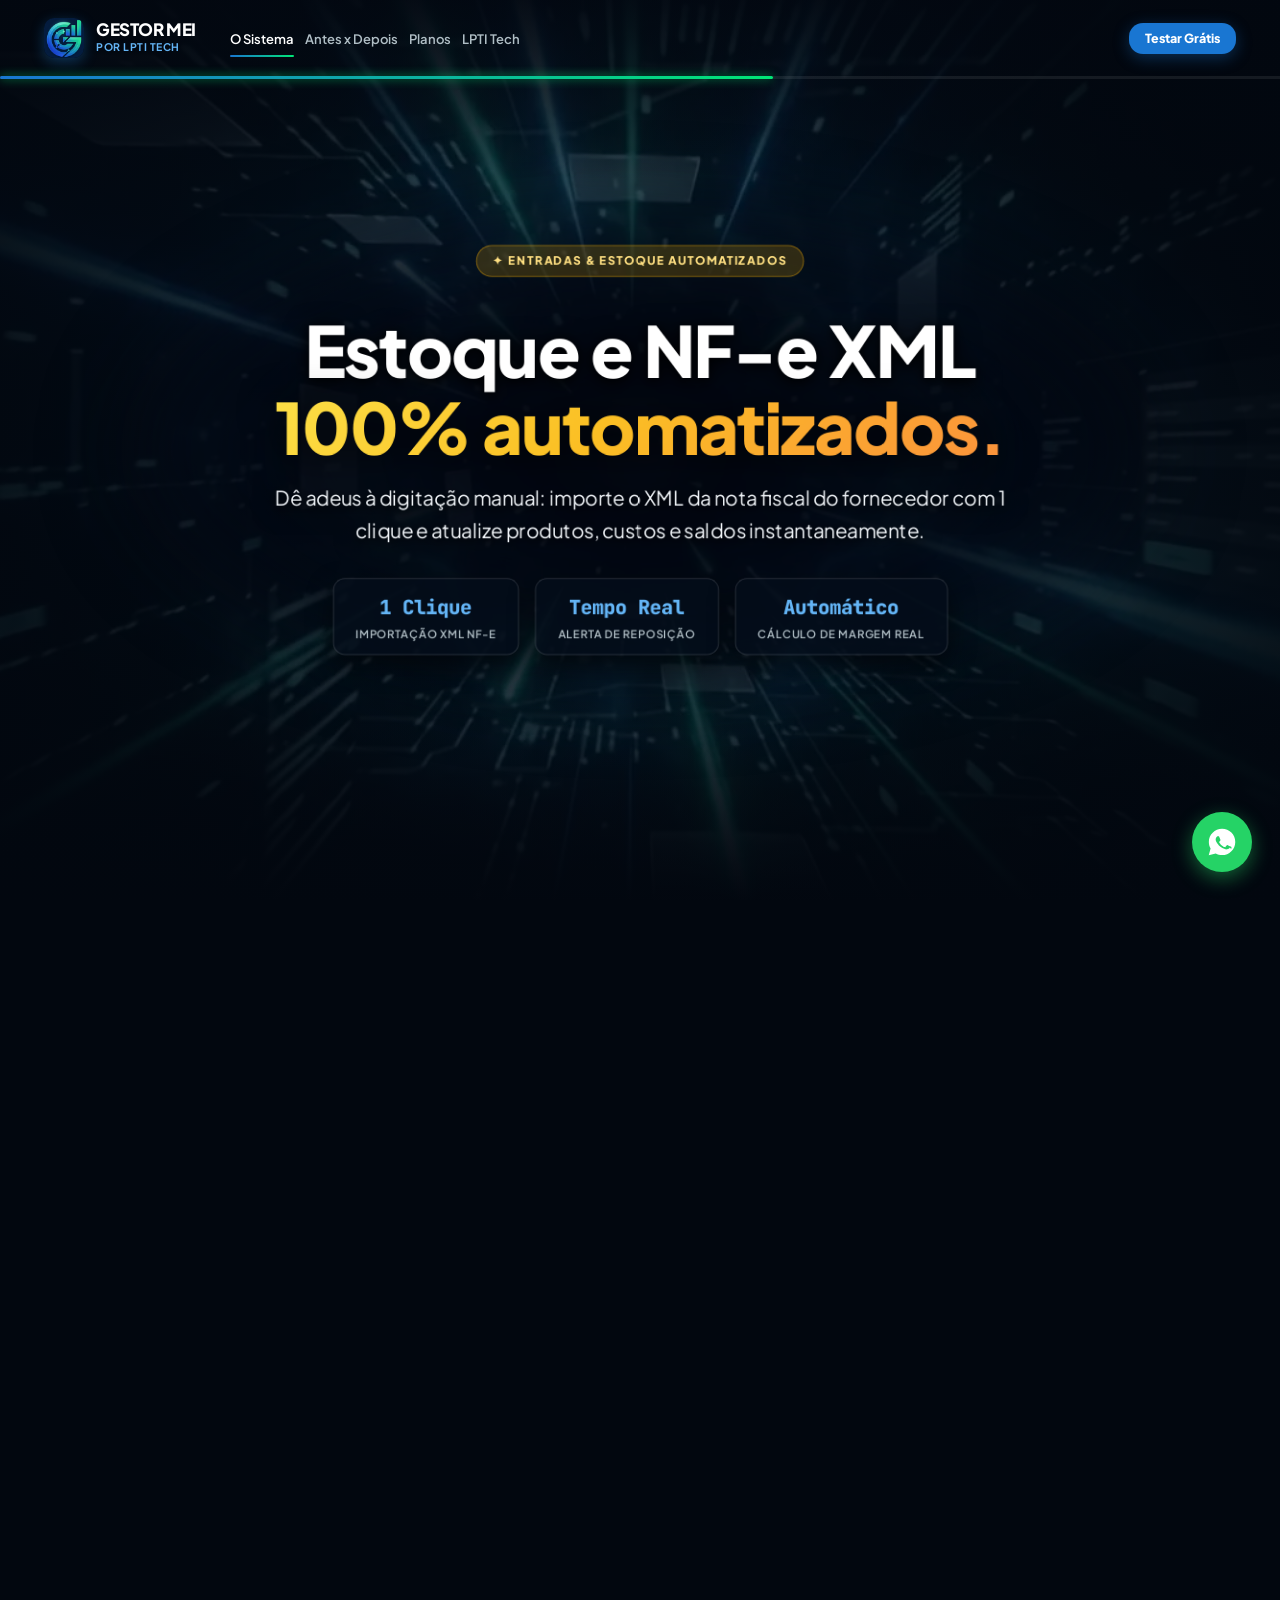
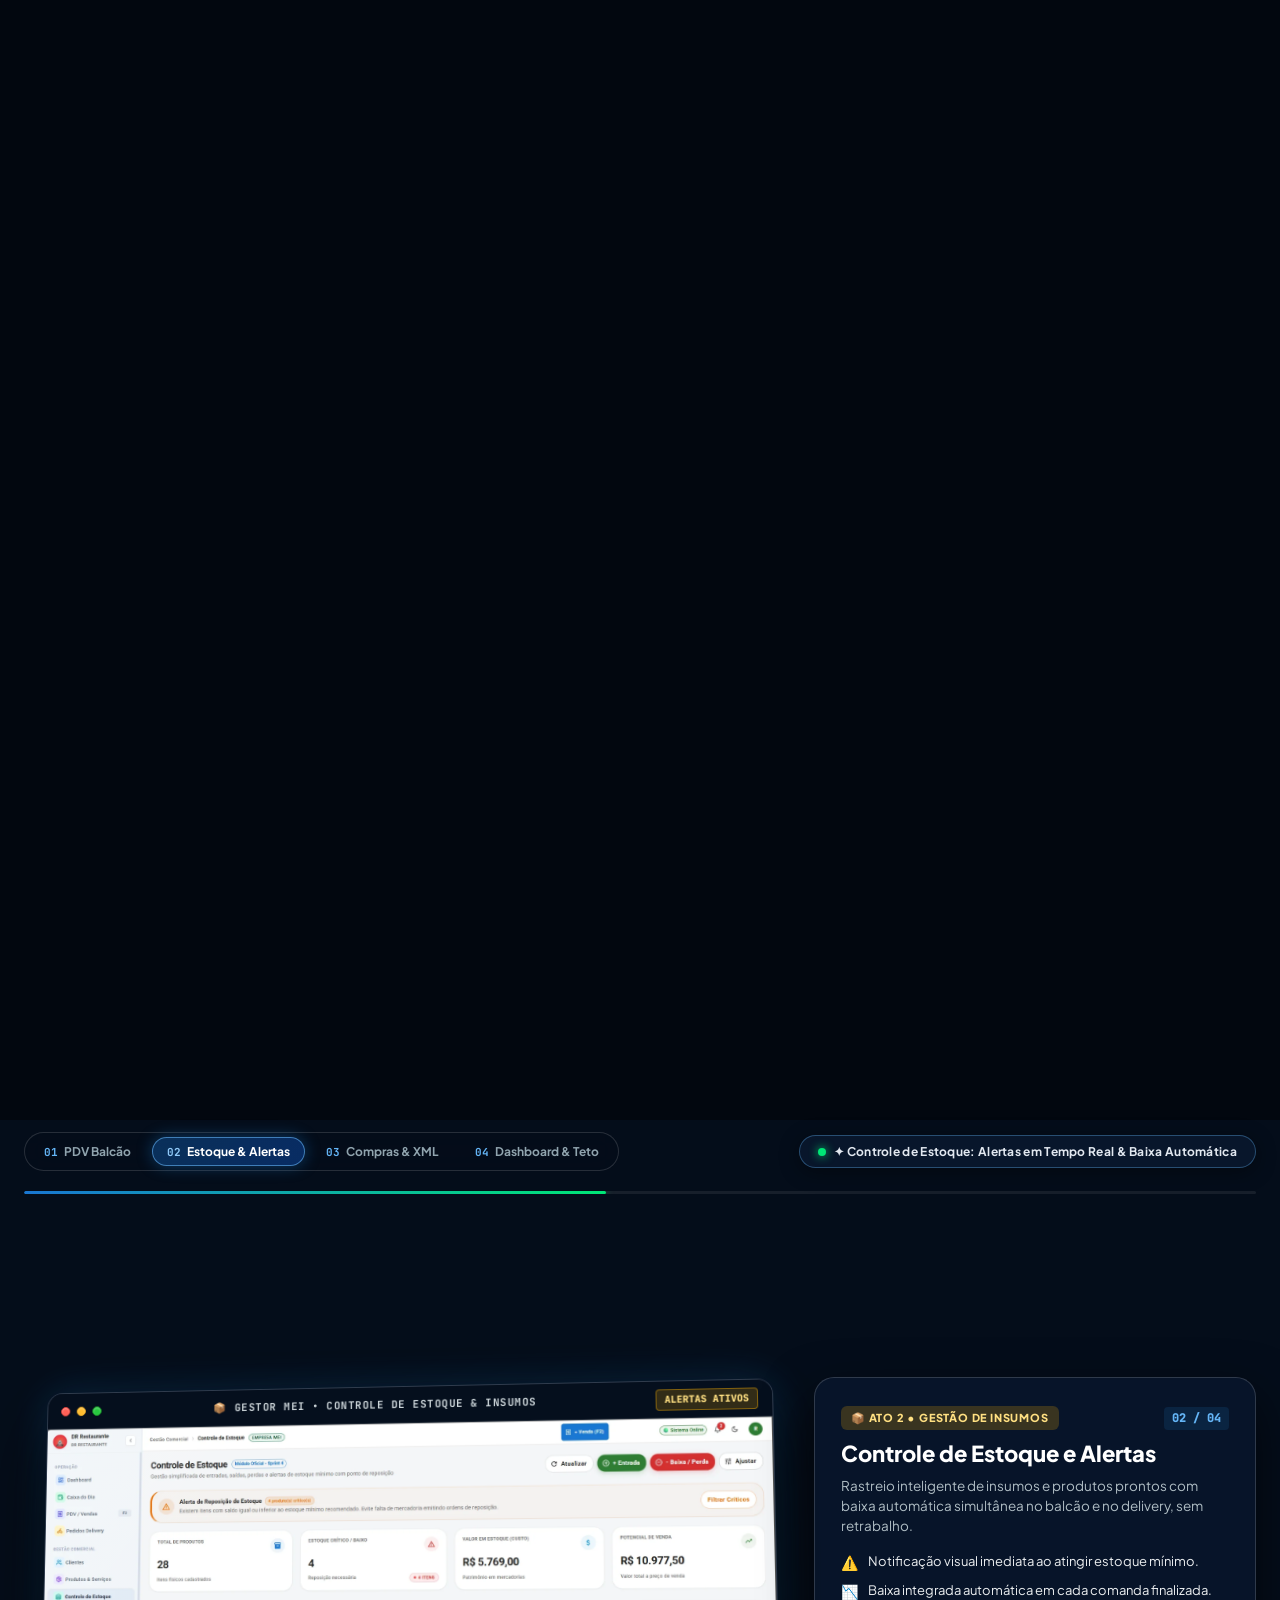
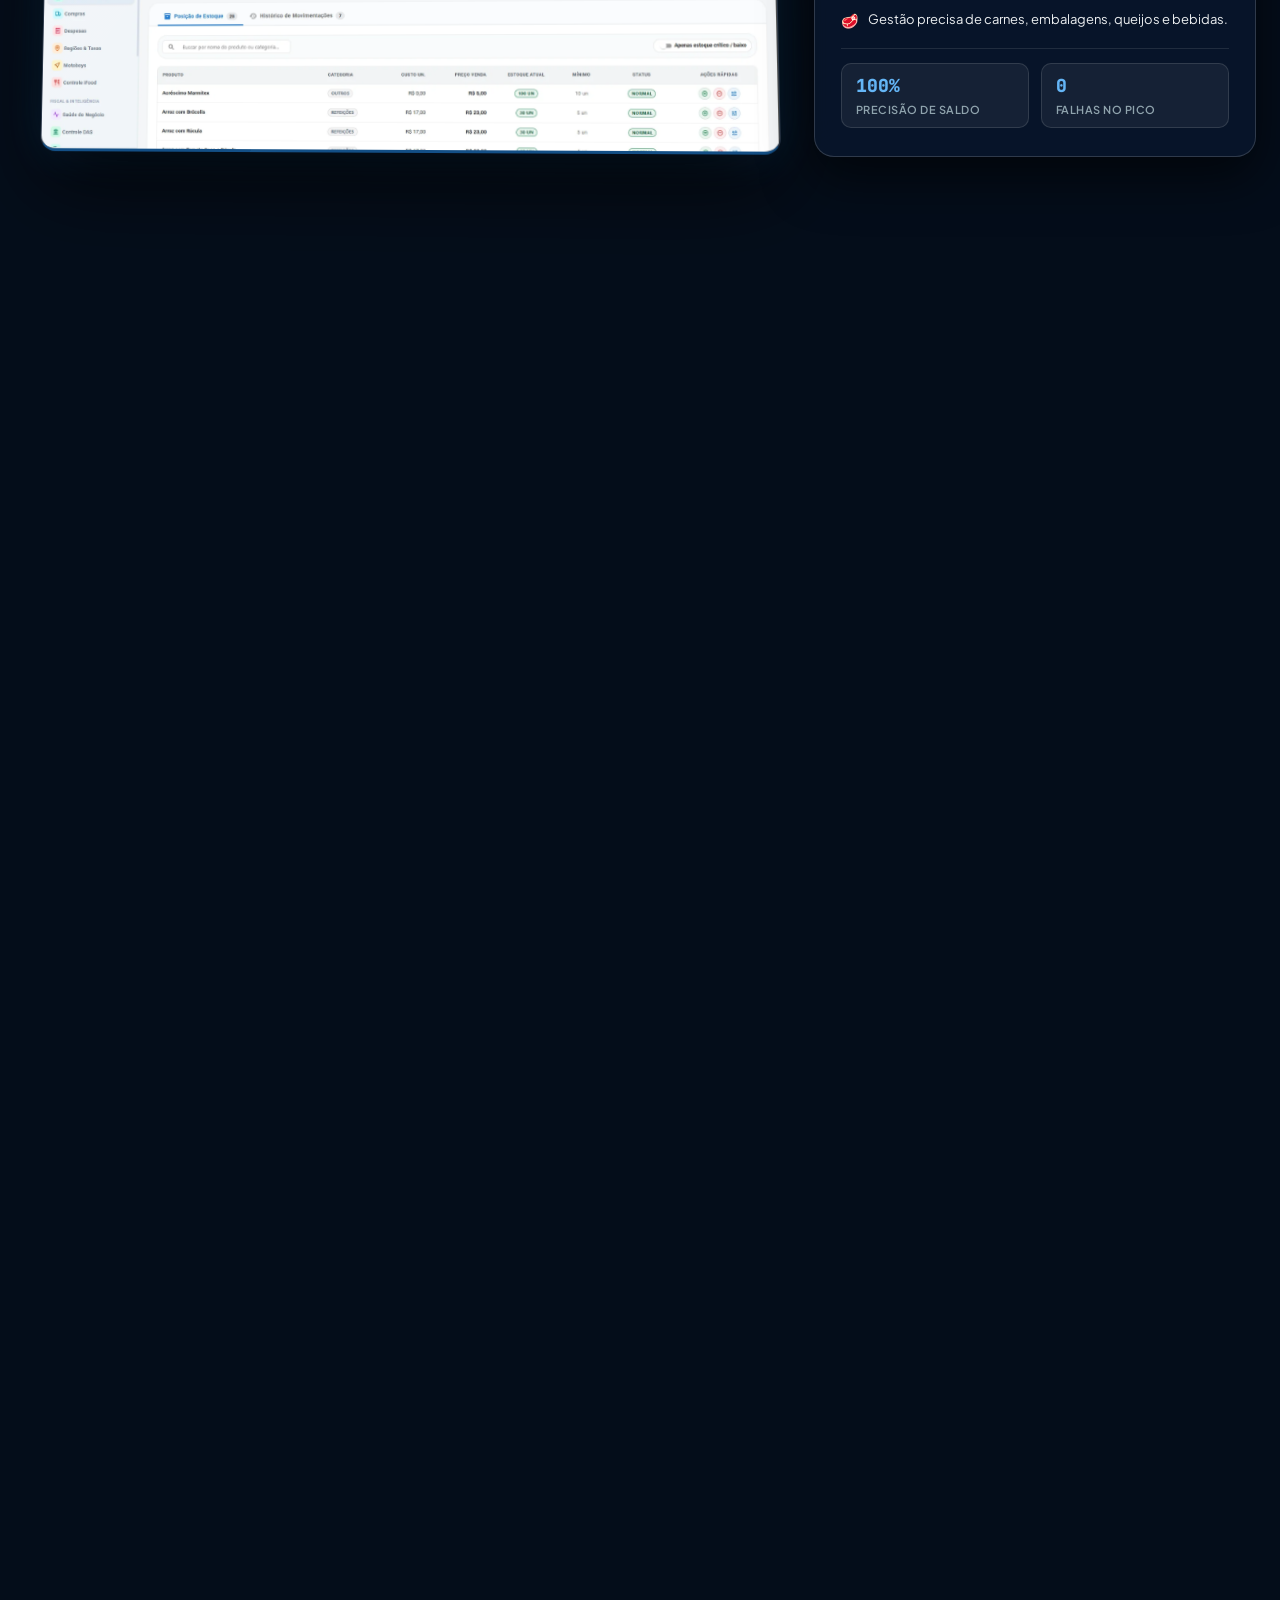
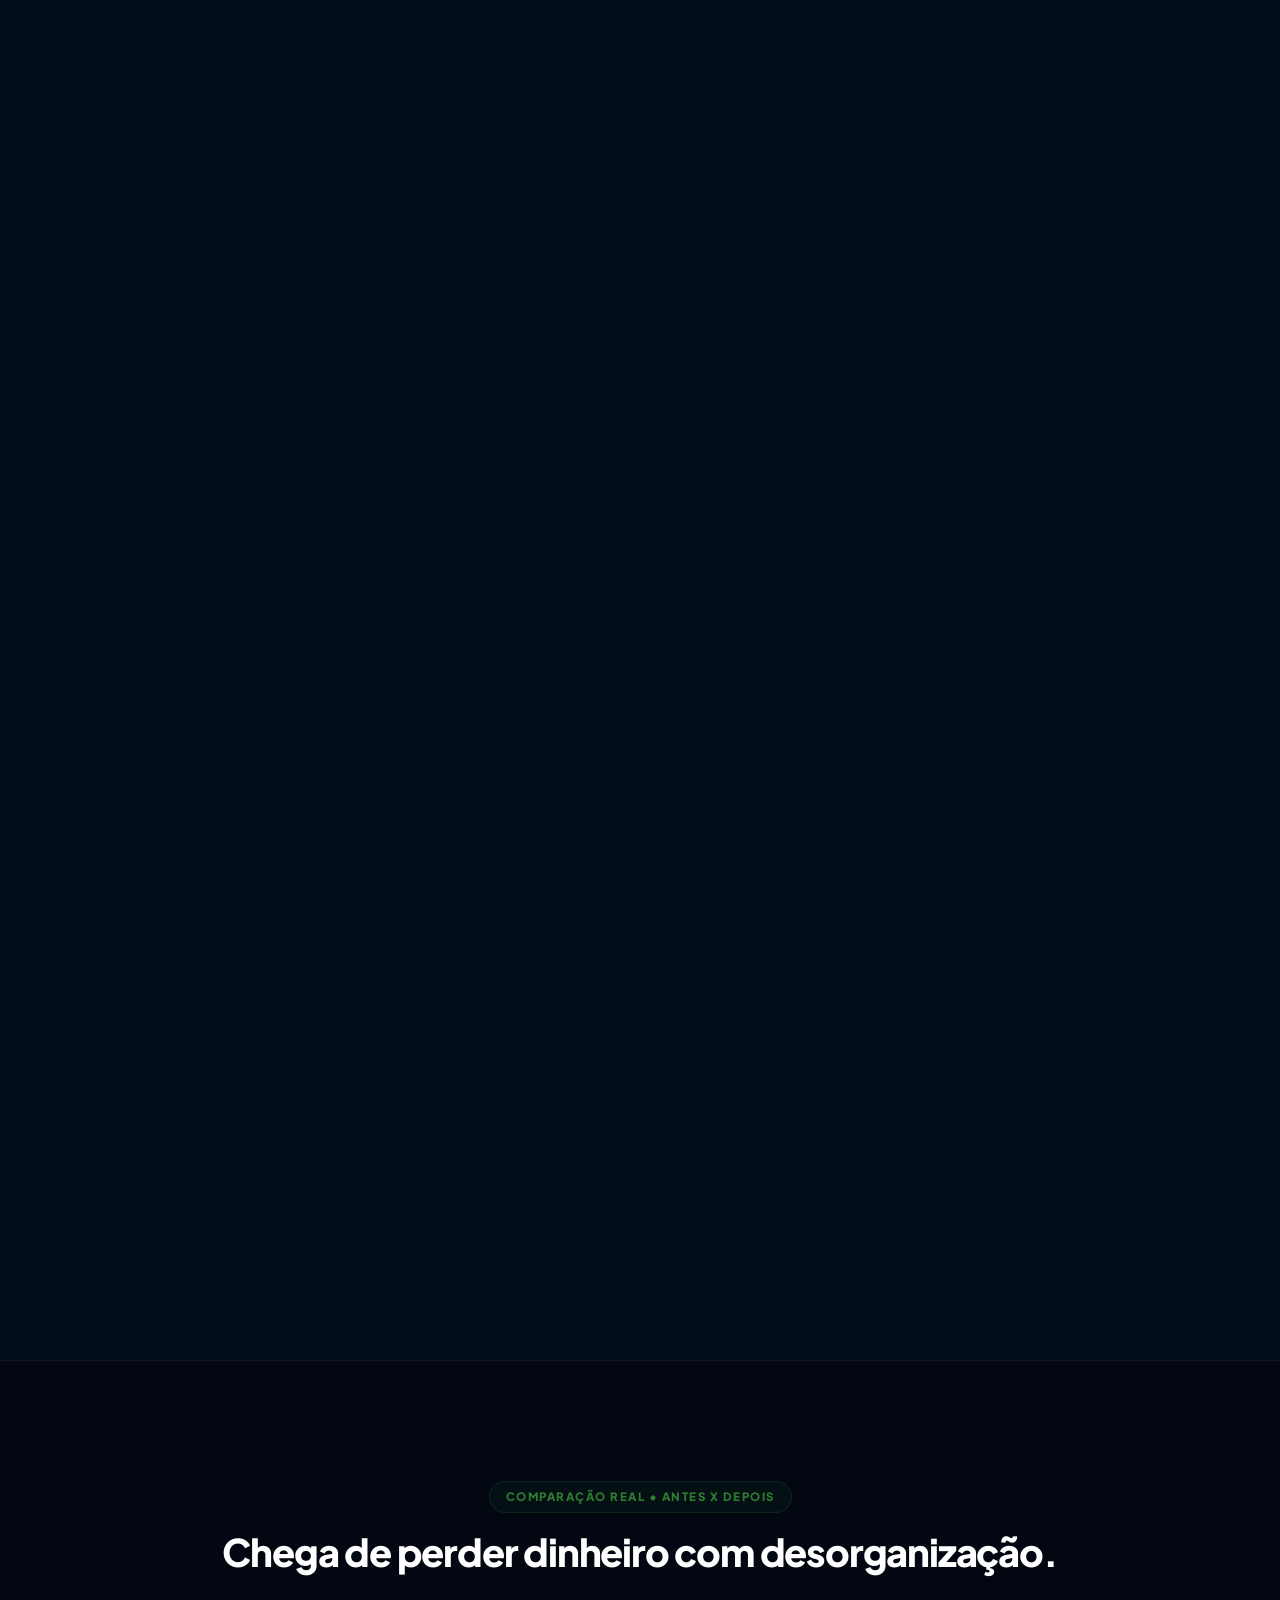
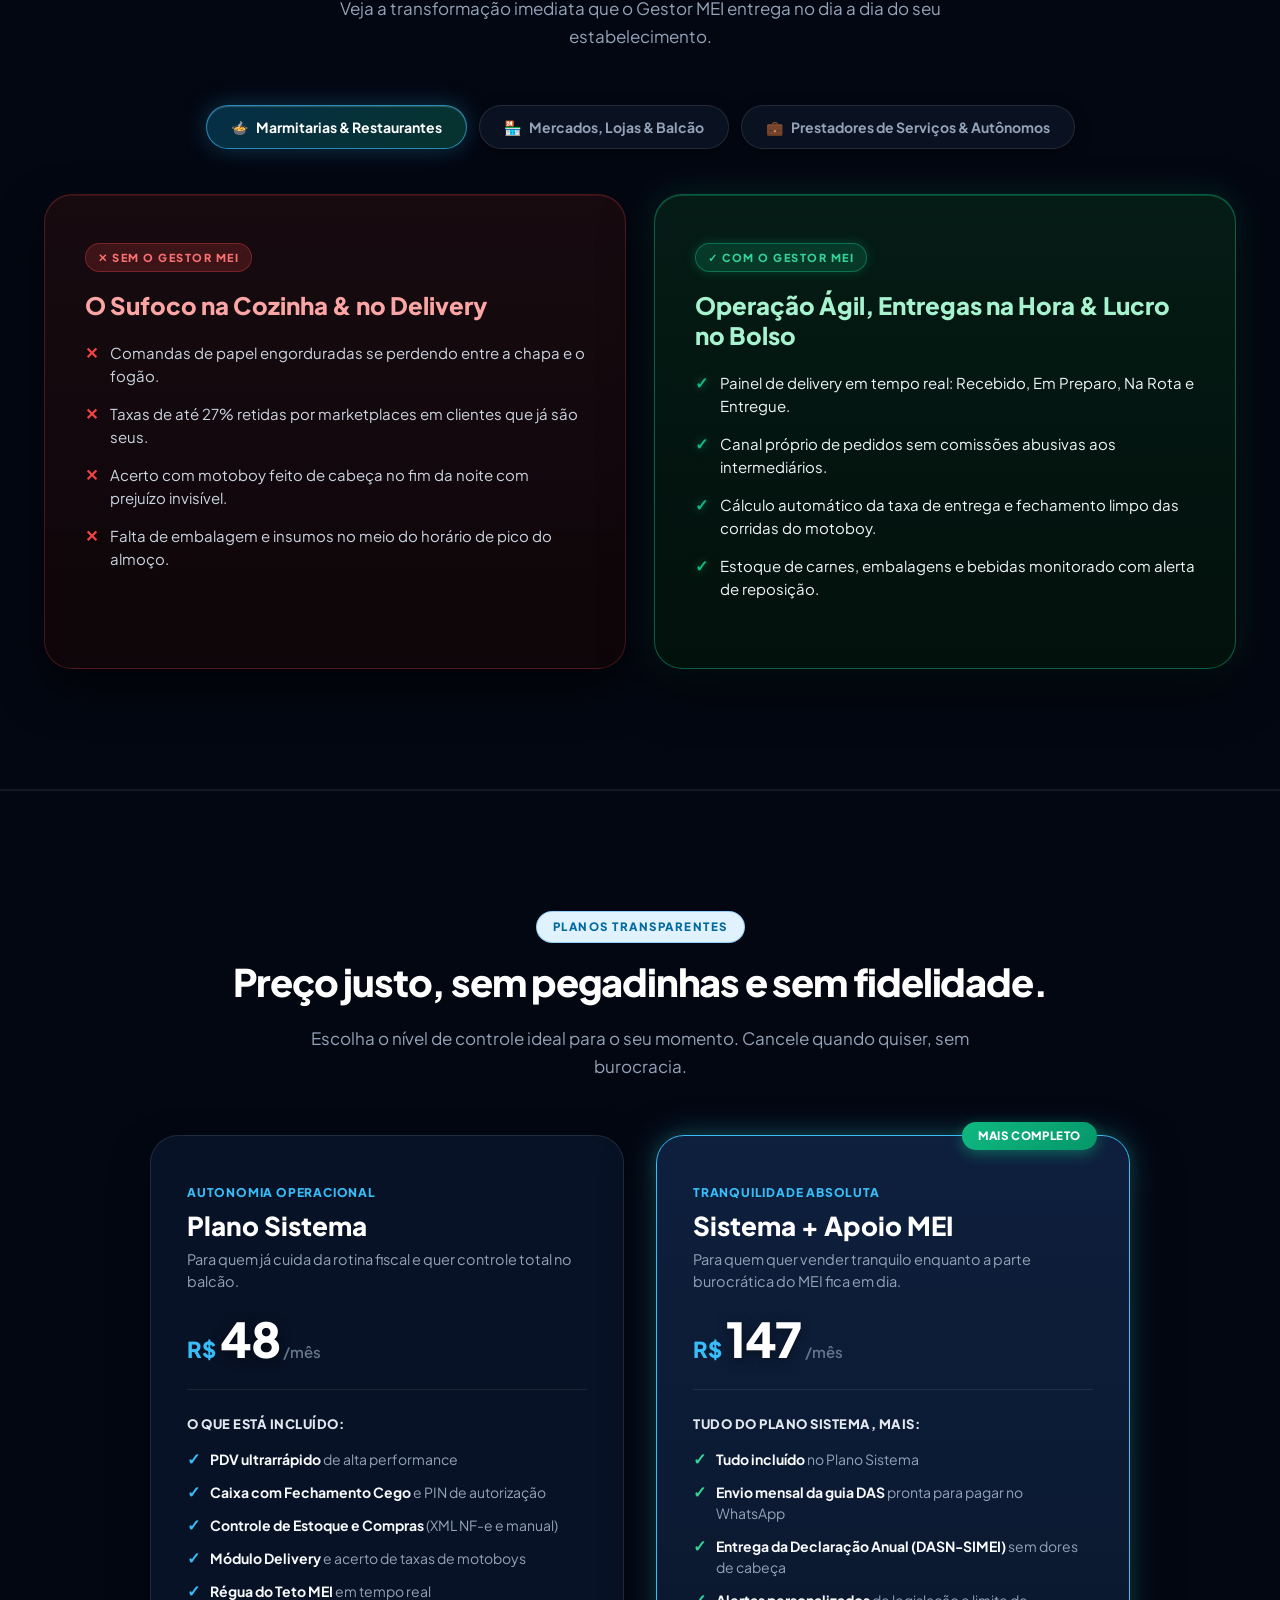
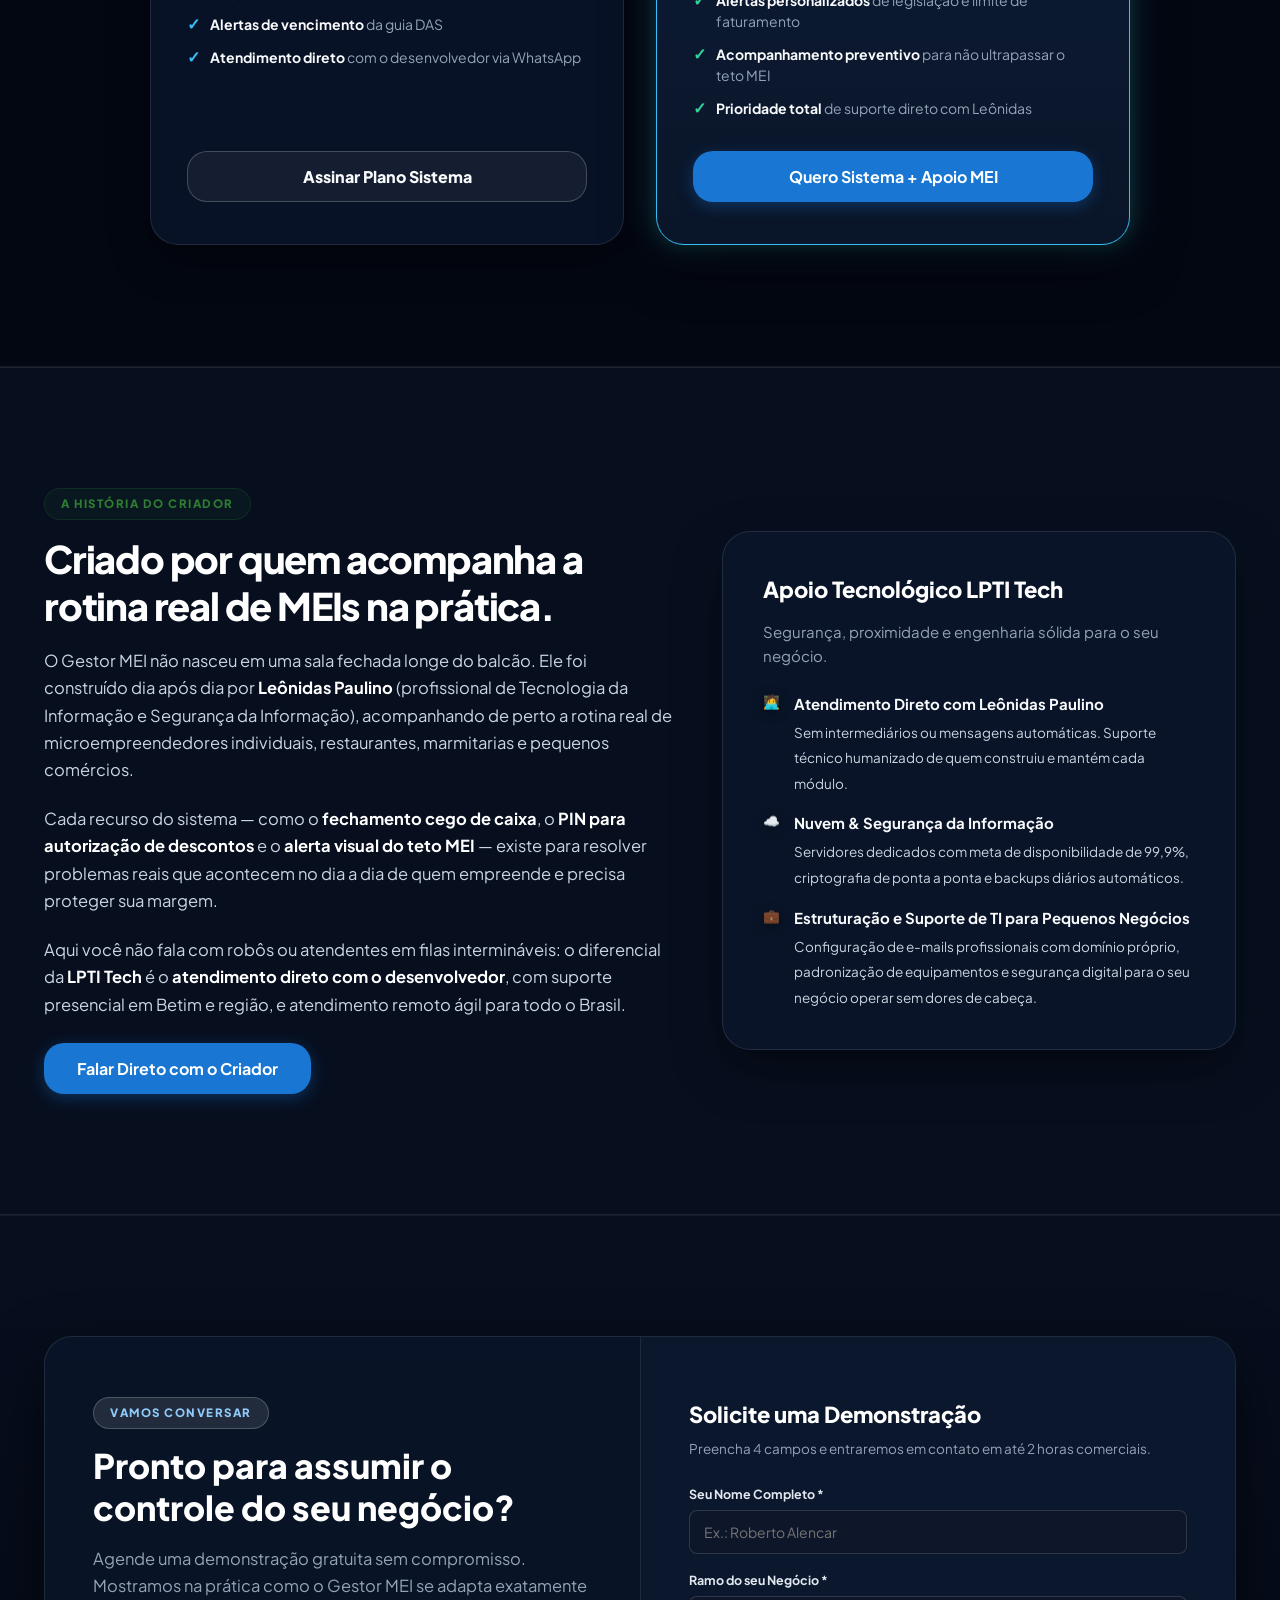
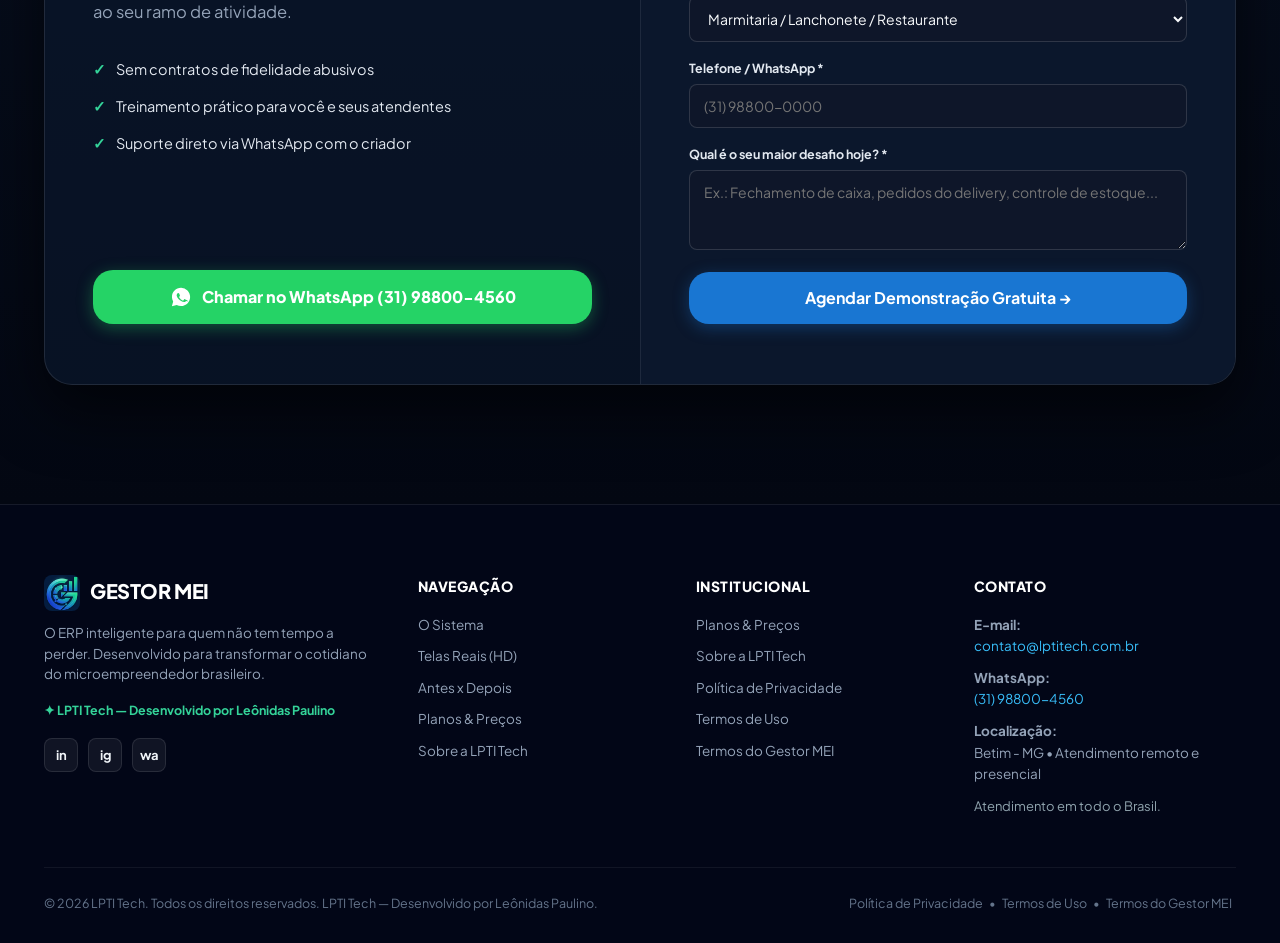
==== commit bbc5c4ba: "feat: finaliza redesign dark luxury e scrollytelling full-bleed" ====
--- a/index.html
+++ b/index.html
@@ -662,22 +662,6 @@
           </div>
         </div>
       </div>
-
-      <!-- Faixa de Implantação & Condição Especial de Piloto -->
-      <div class="pricing-pilot-banner">
-        <div class="pilot-icon">🎁</div>
-        <div class="pilot-content">
-          <h4>Condição Especial de Lançamento &bull; Clientes Piloto</h4>
-          <p>
-            Implantação assistida (cadastro inicial de produtos e treinamento prático): taxa única de R$ <span data-counter="150">150</span> a R$ <span data-counter="250">250</span> — <strong class="pilot-highlight">GRÁTIS para os primeiros clientes piloto</strong>.
-          </p>
-        </div>
-        <div class="pilot-action">
-          <a href="https://wa.me/5531988004560?text=Ol%C3%A1%2C%20Le%C3%B4nidas!%20Quero%20aproveitar%20a%20implanta%C3%A7%C3%A3o%20gr%C3%A1tis%20como%20cliente%20piloto%20do%20Gestor%20MEI." target="_blank" rel="noopener noreferrer" class="btn btn-whatsapp btn-sm">
-            <span>Garantir Vaga de Piloto</span>
-          </a>
-        </div>
-      </div>
     </div>
   </section>
 
--- a/styles.css
+++ b/styles.css
@@ -2065,7 +2065,7 @@
   grid-template-columns: repeat(2, 1fr);
   gap: 32px;
   max-width: 980px;
-  margin: 48px auto 36px;
+  margin: 48px auto 0;
   align-items: stretch;
 }
 
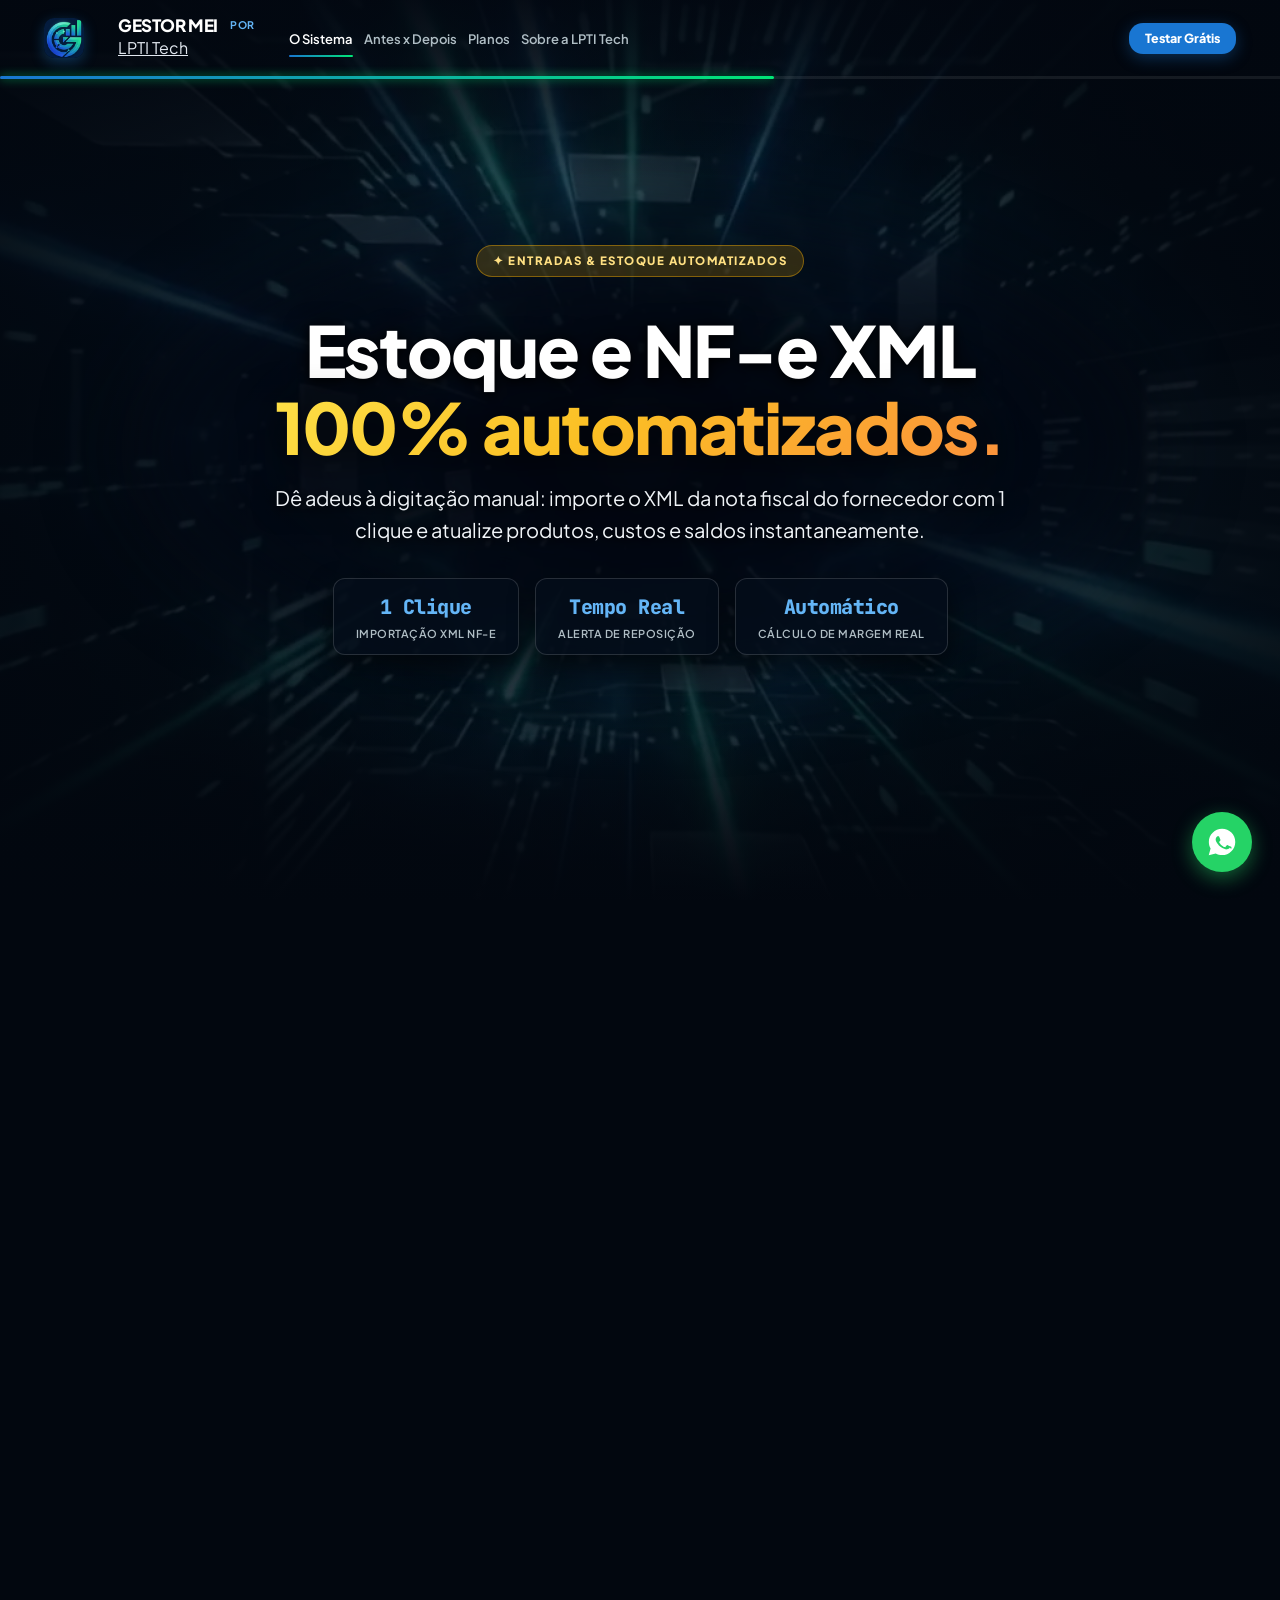
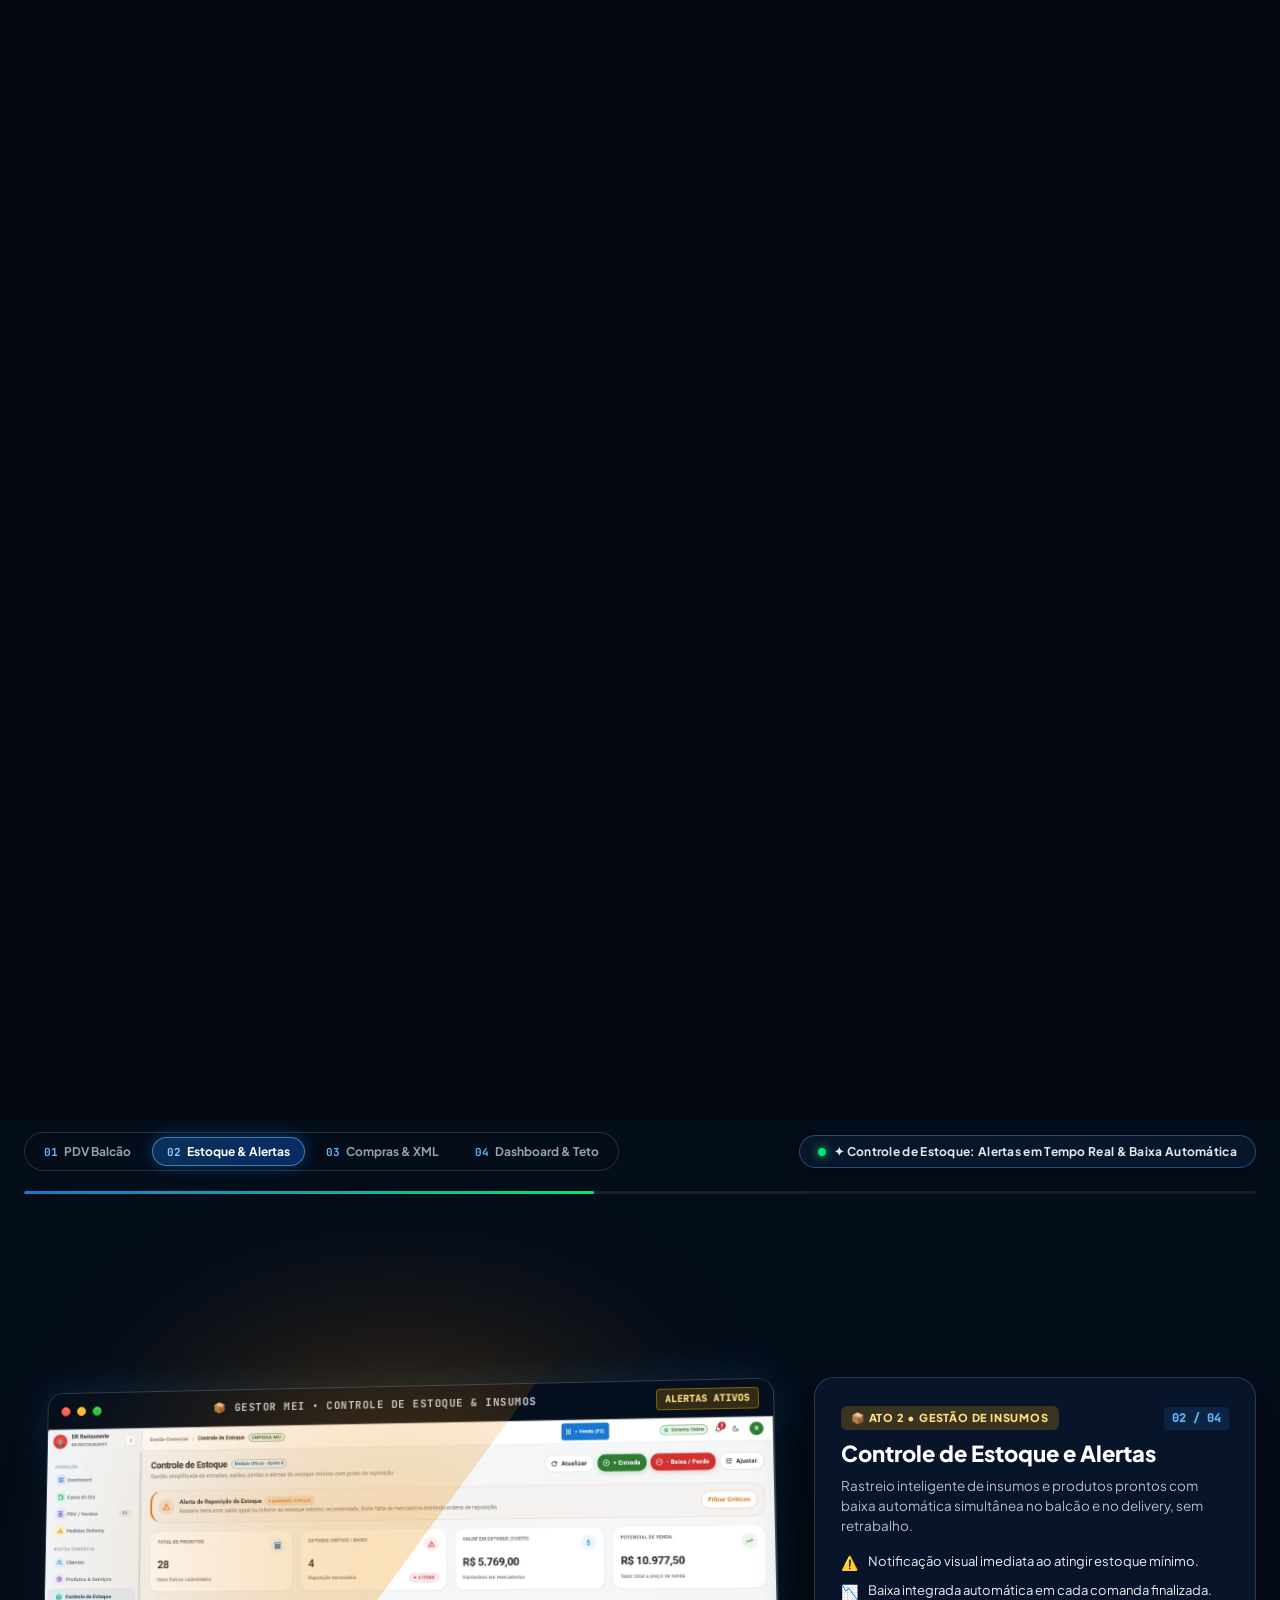
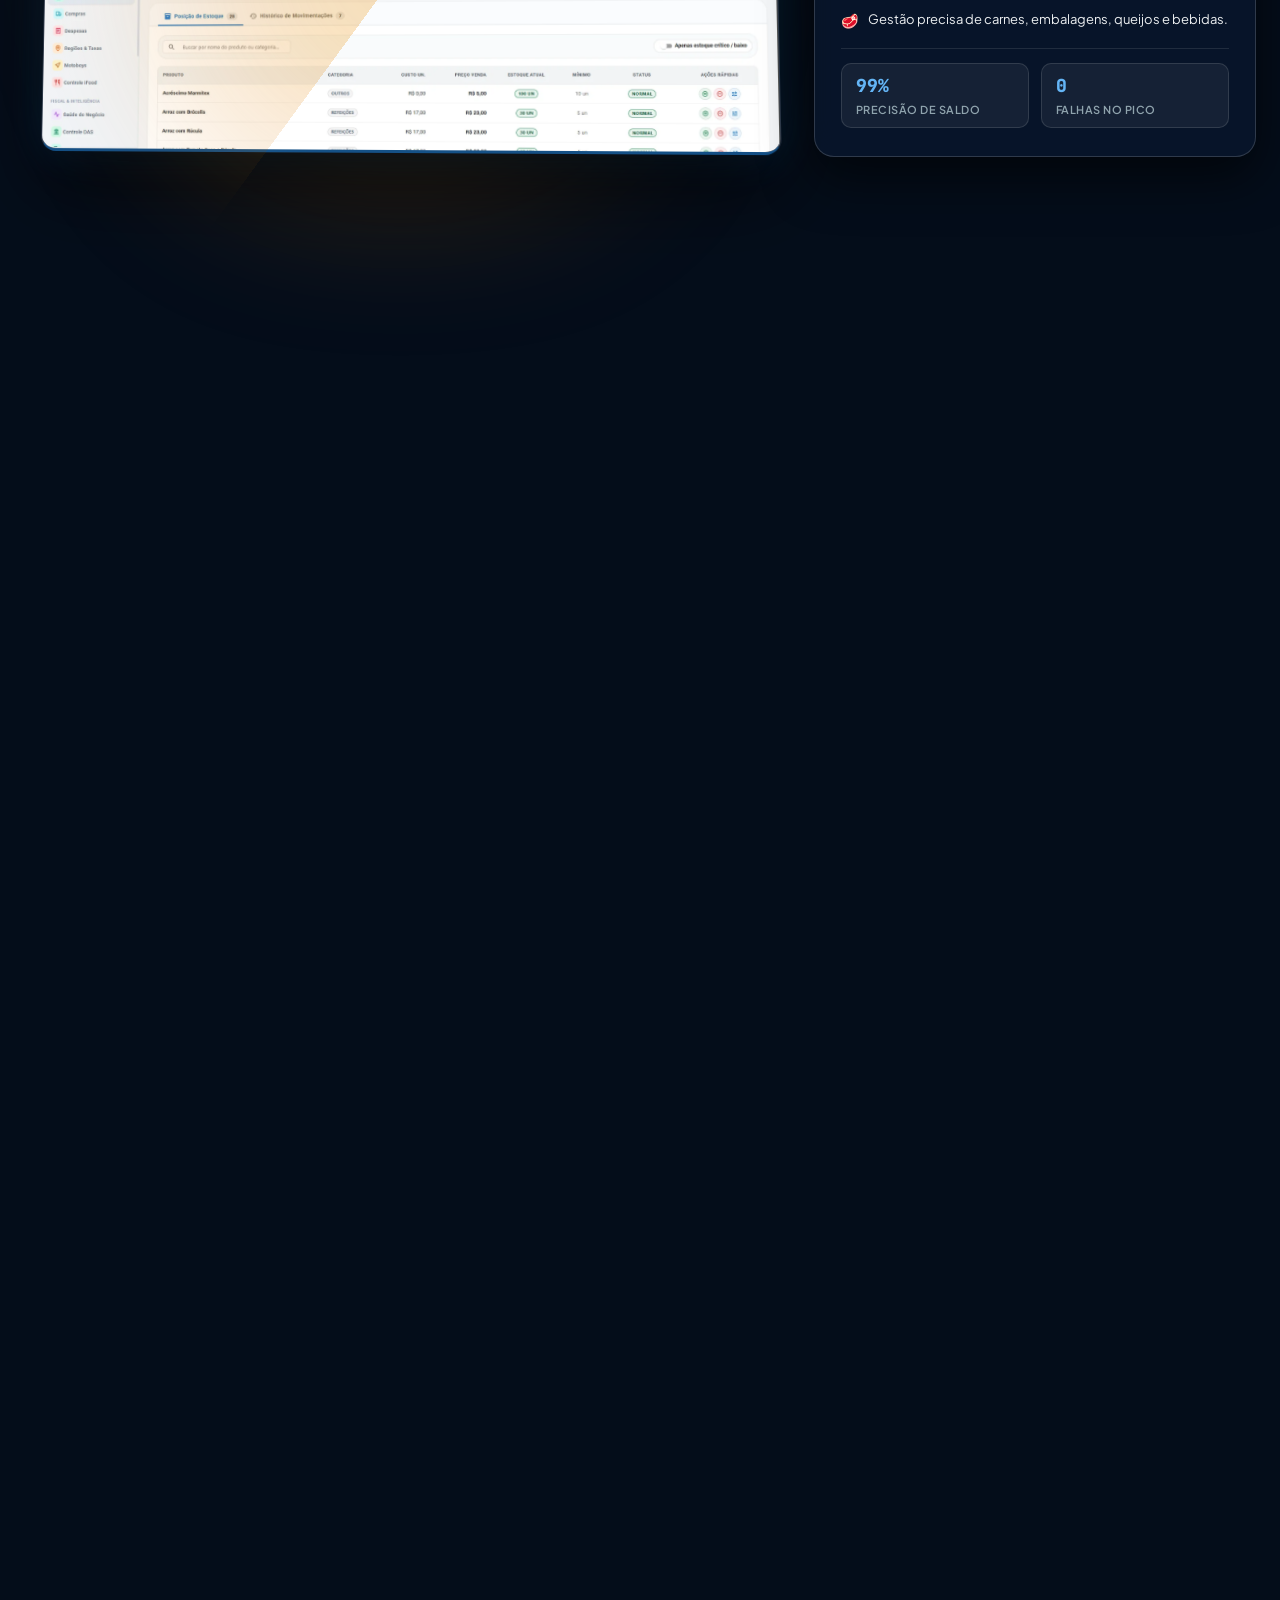
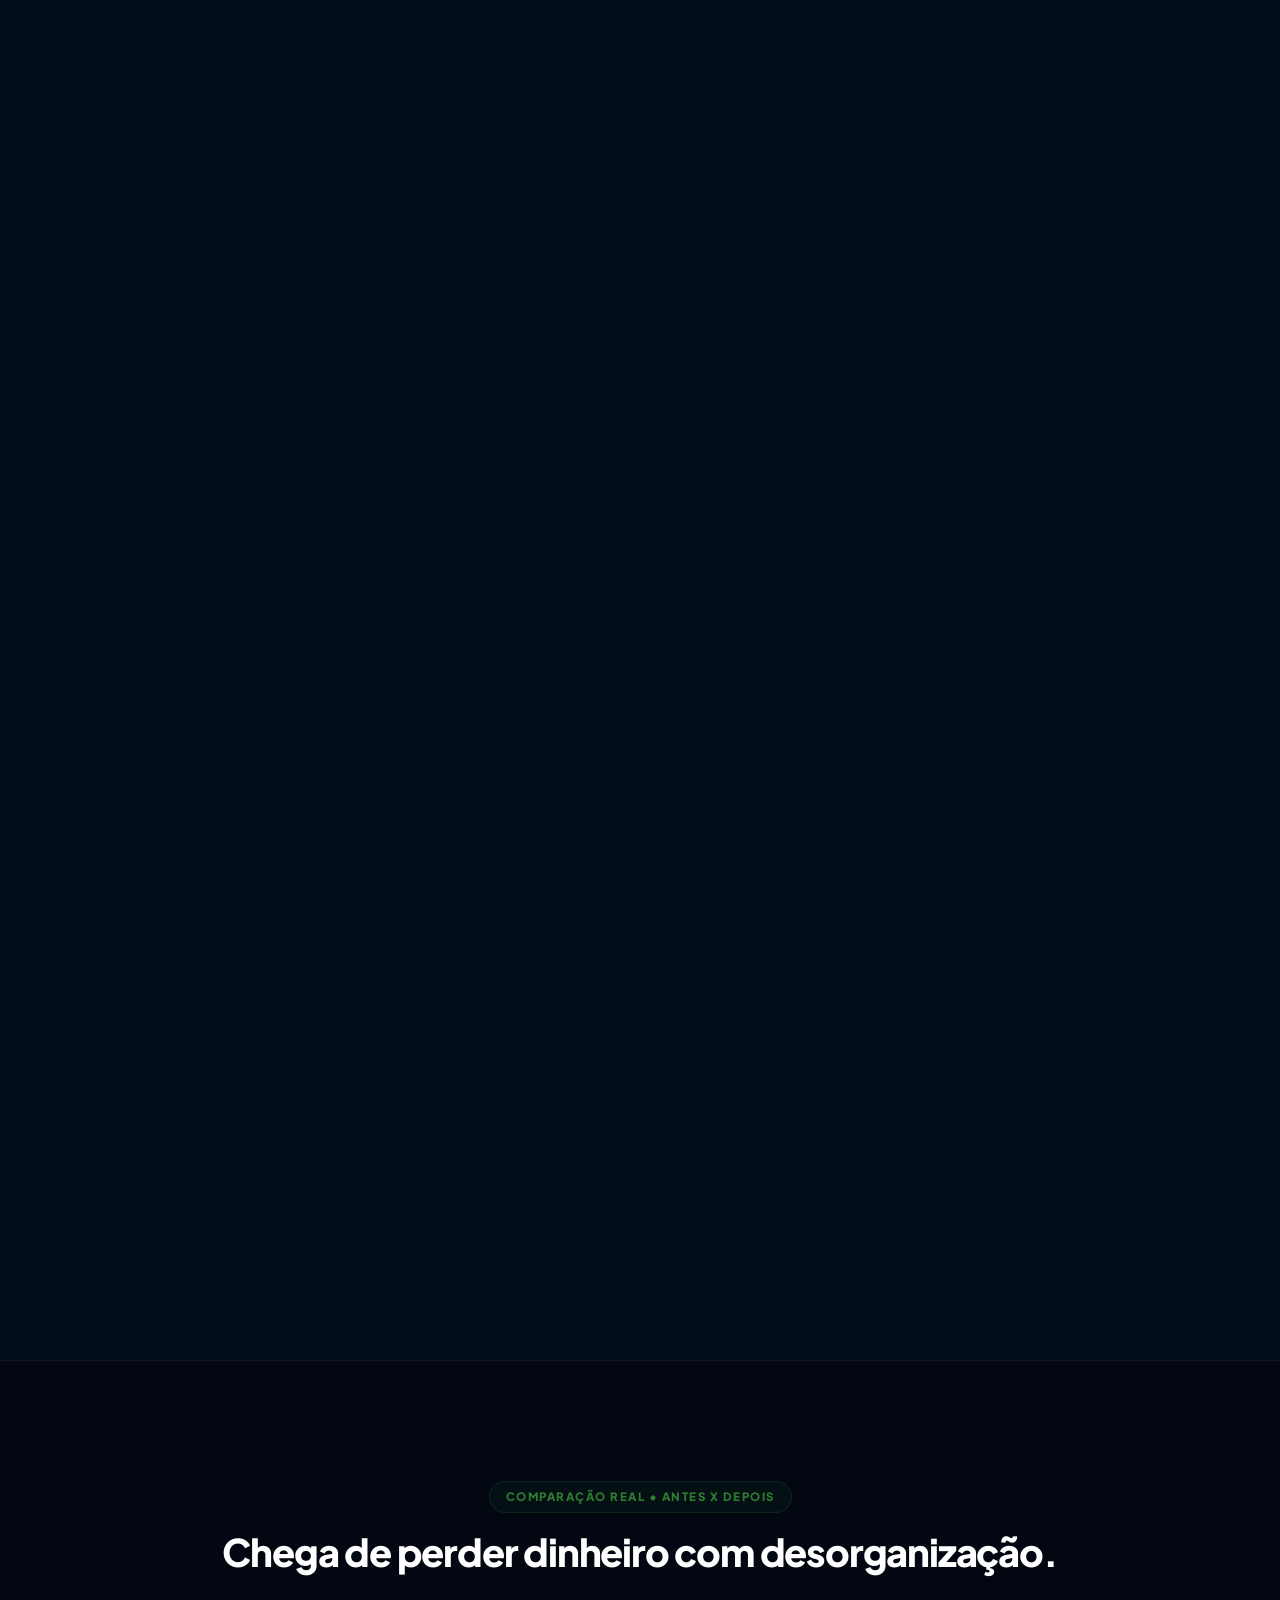
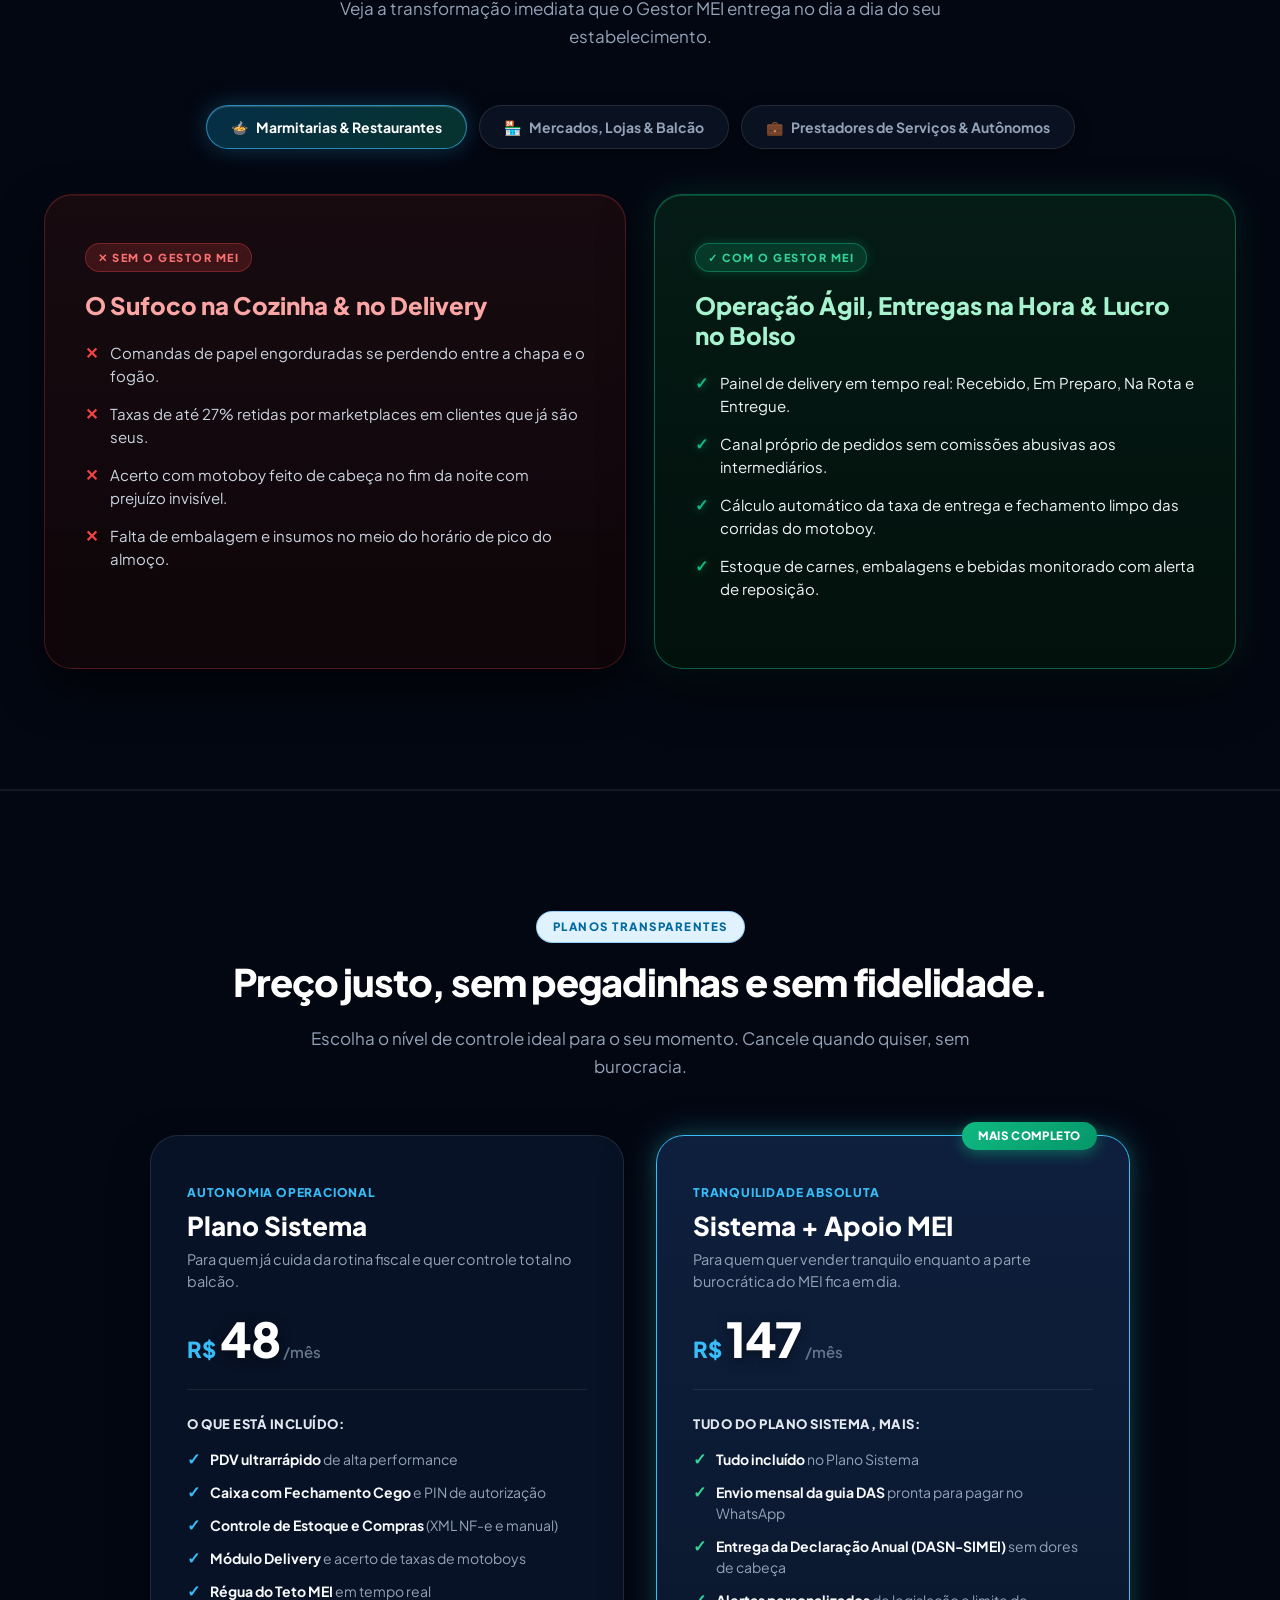
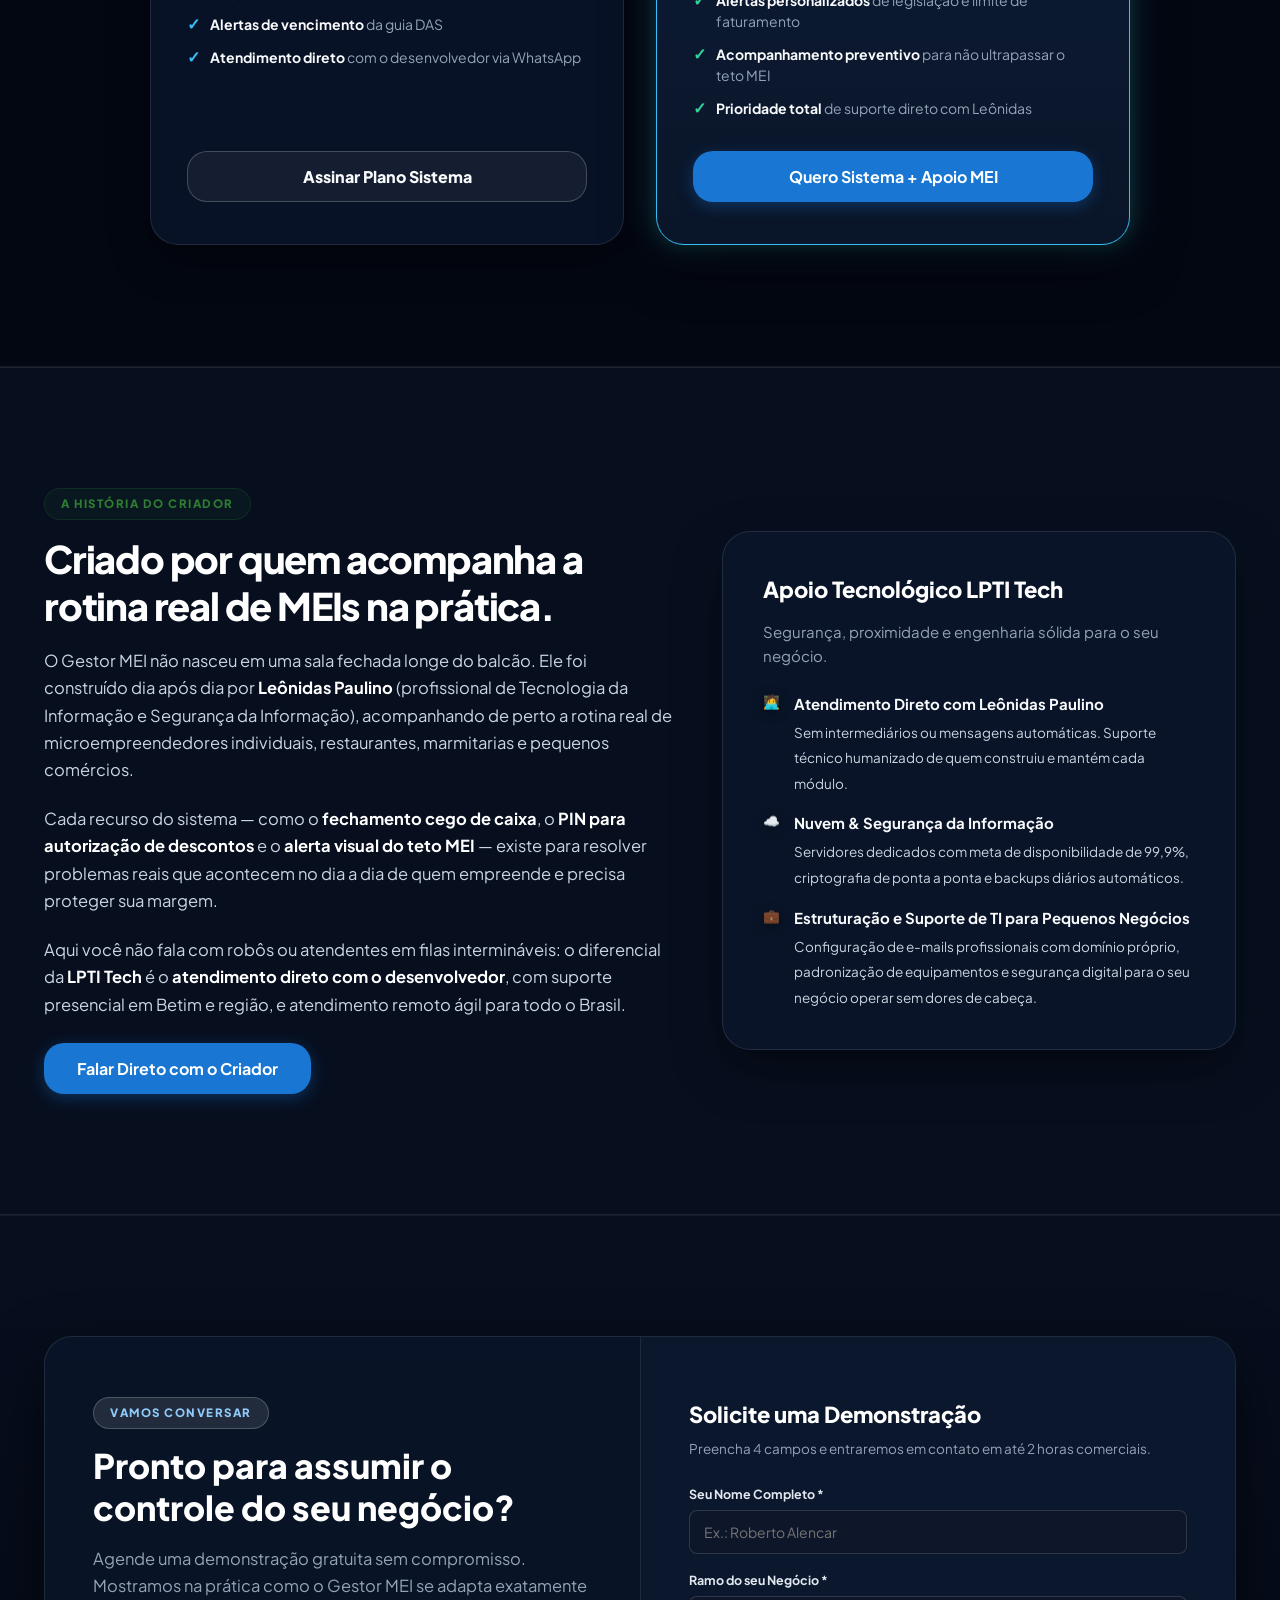
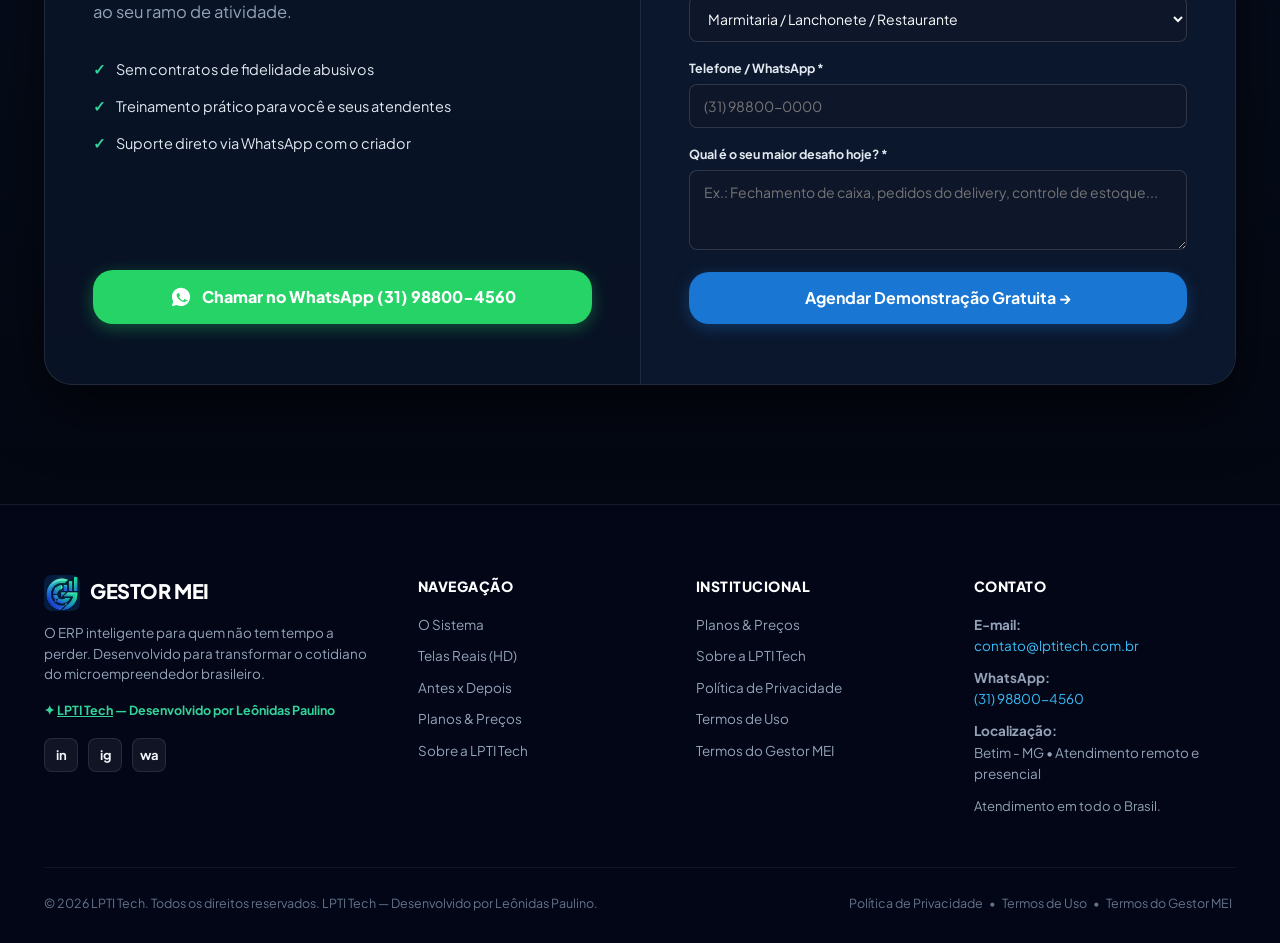
==== commit 2df37766: "feat: vincula menu e rodape ao portal sobre.lptitech.com.br" ====
--- a/index.html
+++ b/index.html
@@ -114,7 +114,7 @@
         <img src="assets/gestor-mei-icon.png" alt="Logo Oficial Gestor MEI" class="brand-icon" width="40" height="40">
         <div class="brand-text">
           <span class="brand-title">GESTOR MEI</span>
-          <span class="brand-sub">Por LPTI Tech</span>
+          <span class="brand-sub">Por <a href="https://sobre.lptitech.com.br" target="_blank" rel="noopener noreferrer" style="color: inherit; text-decoration: underline;">LPTI Tech</a></span>
         </div>
       </a>
 
@@ -124,7 +124,7 @@
           <li><a href="#hero" class="nav-link">O Sistema</a></li>
           <li><a href="#problema" class="nav-link">Antes x Depois</a></li>
           <li><a href="#planos" class="nav-link">Planos</a></li>
-          <li><a href="#lptitech" class="nav-link">LPTI Tech</a></li>
+          <li><a href="https://sobre.lptitech.com.br" target="_blank" rel="noopener noreferrer" class="nav-link">Sobre a LPTI Tech</a></li>
         </ul>
       </nav>
 
@@ -812,7 +812,7 @@
             O ERP inteligente para quem não tem tempo a perder. Desenvolvido para transformar o cotidiano do microempreendedor brasileiro.
           </p>
           <p class="footer-author-badge">
-            ✦ LPTI Tech — Desenvolvido por Leônidas Paulino
+            ✦ <a href="https://sobre.lptitech.com.br" target="_blank" rel="noopener noreferrer" style="color: inherit; text-decoration: underline;">LPTI Tech</a> — Desenvolvido por Leônidas Paulino
           </p>
 
           <div class="footer-social-links">
@@ -829,7 +829,7 @@
             <li><a href="#telas-hd">Telas Reais (HD)</a></li>
             <li><a href="#problema">Antes x Depois</a></li>
             <li><a href="#planos">Planos &amp; Preços</a></li>
-            <li><a href="#lptitech">Sobre a LPTI Tech</a></li>
+            <li><a href="https://sobre.lptitech.com.br" target="_blank" rel="noopener noreferrer">Sobre a LPTI Tech</a></li>
           </ul>
         </div>
 
@@ -837,7 +837,7 @@
           <h4 class="footer-nav-title">Institucional</h4>
           <ul class="footer-nav-list">
             <li><a href="#planos">Planos &amp; Preços</a></li>
-            <li><a href="#lptitech">Sobre a LPTI Tech</a></li>
+            <li><a href="https://sobre.lptitech.com.br" target="_blank" rel="noopener noreferrer">Sobre a LPTI Tech</a></li>
             <li><a href="politica-de-privacidade.html">Política de Privacidade</a></li>
             <li><a href="termos-de-uso.html">Termos de Uso</a></li>
             <li><a href="termos-servico-saas.html">Termos do Gestor MEI</a></li>
